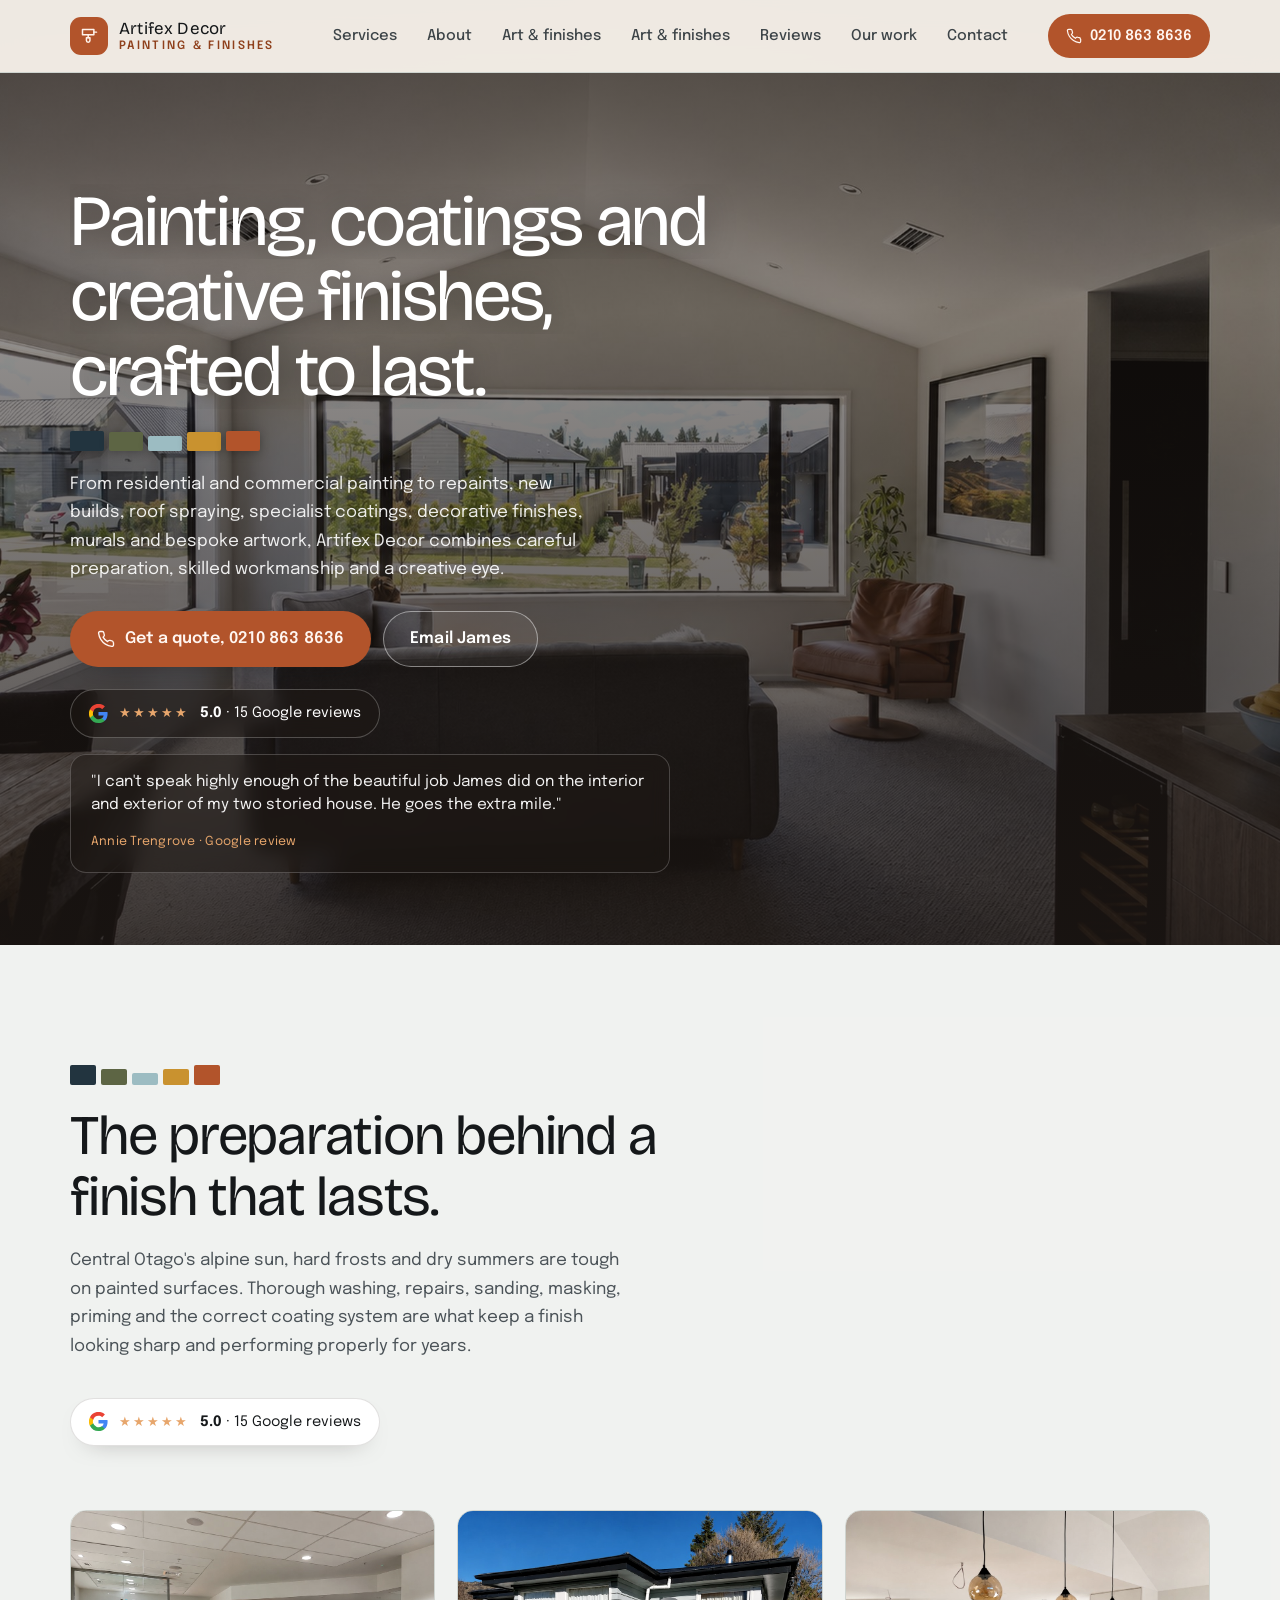
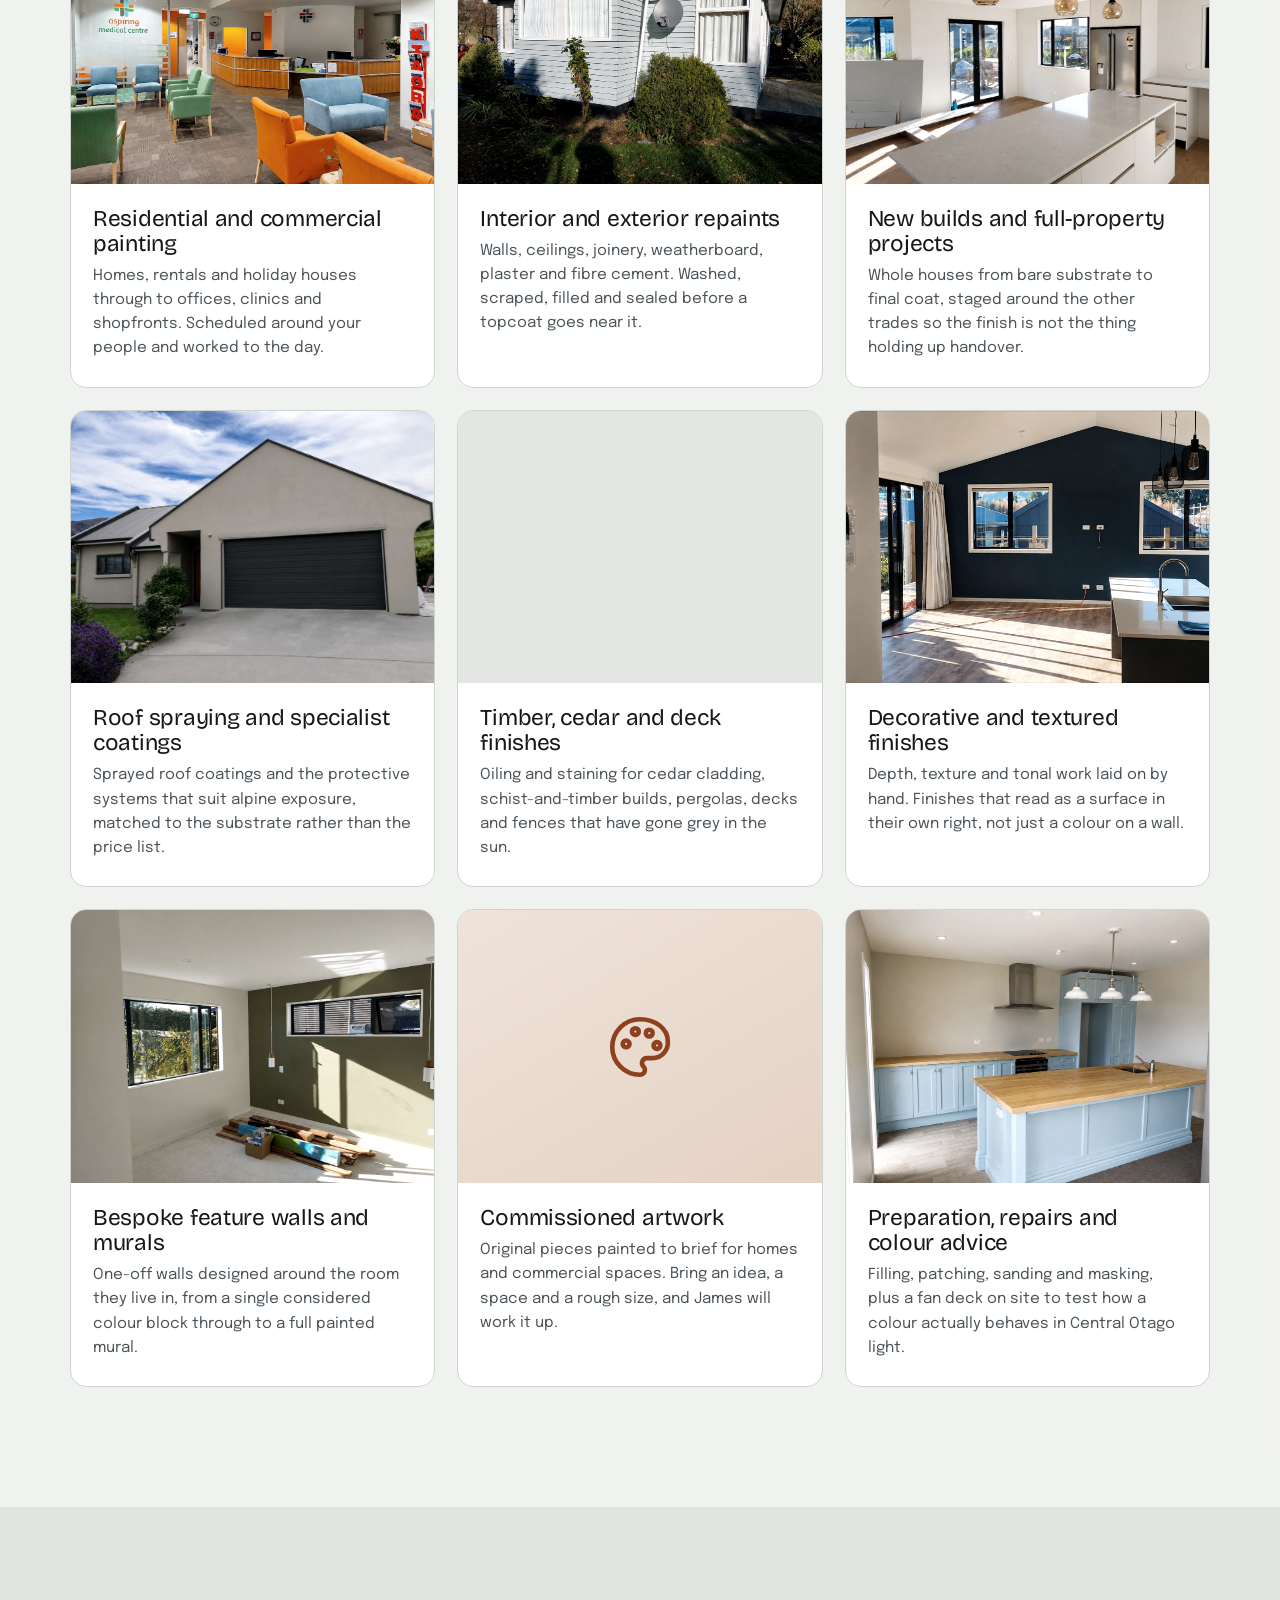
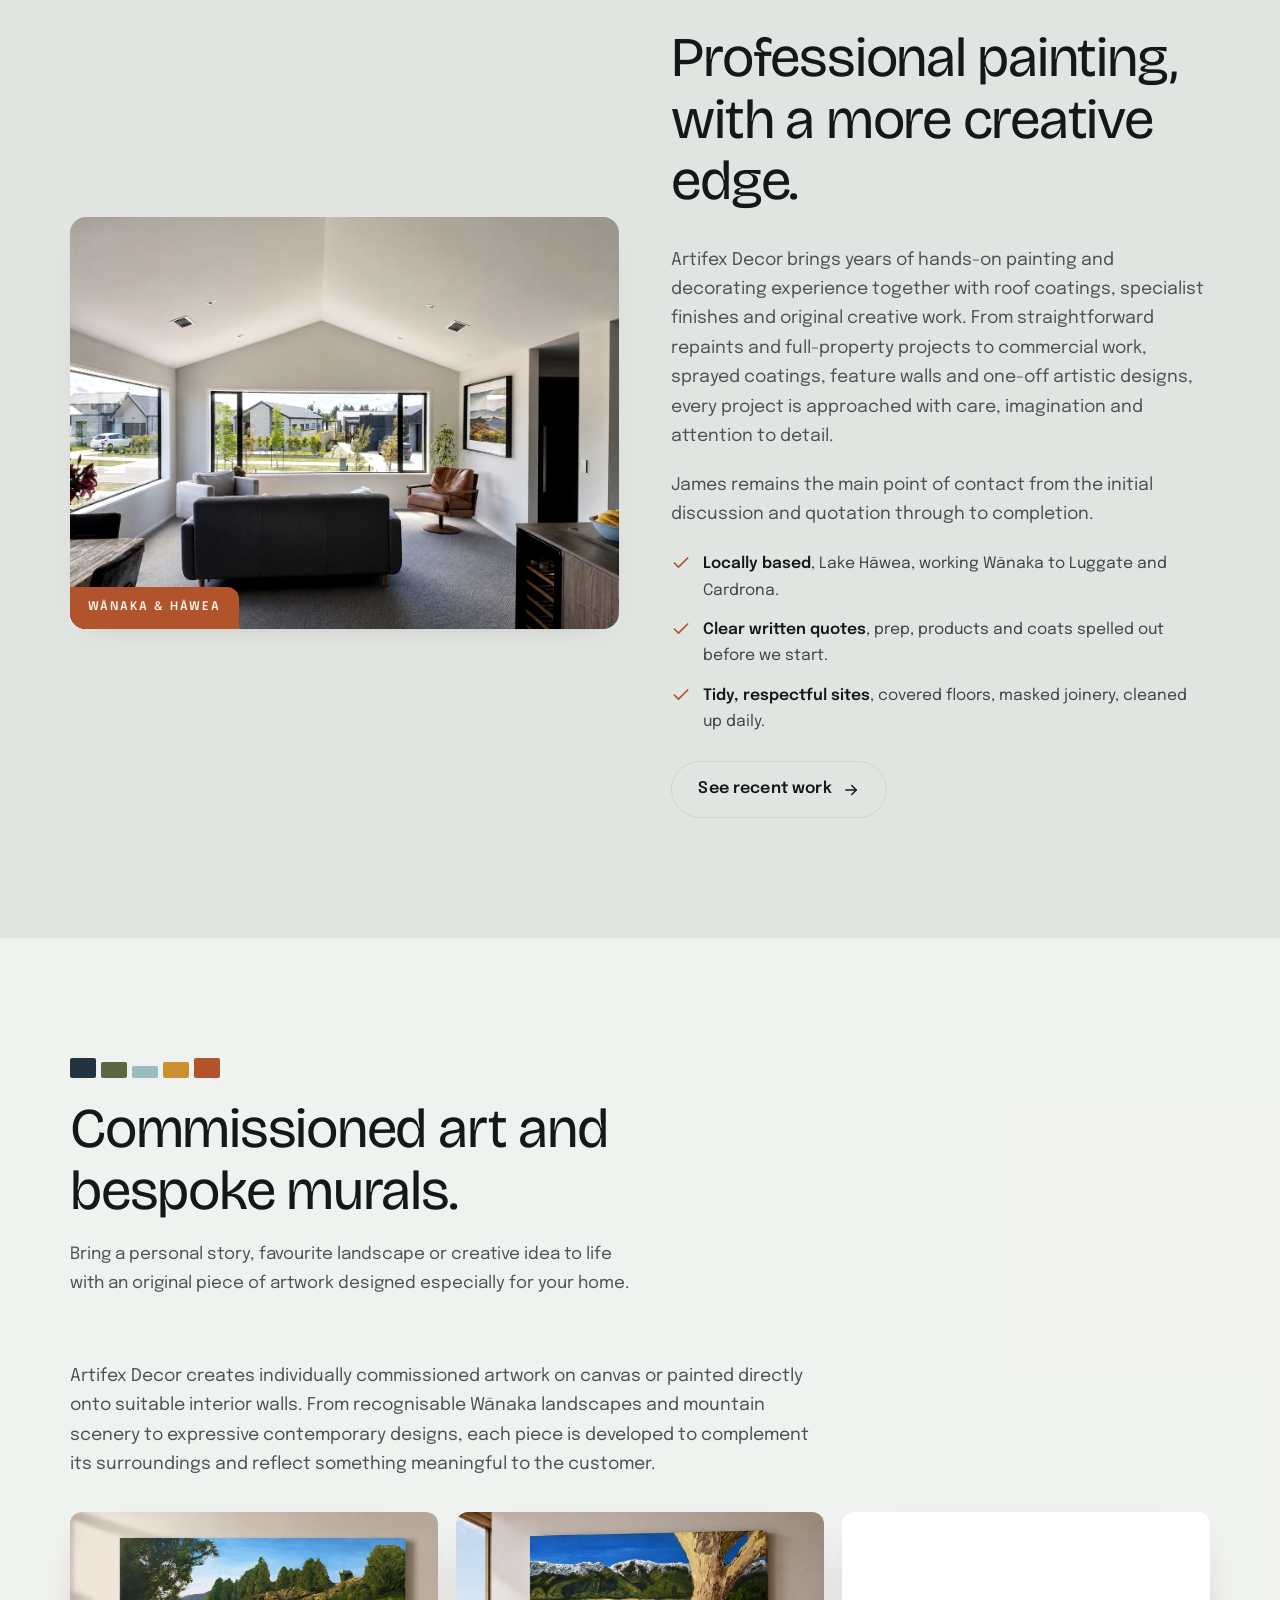
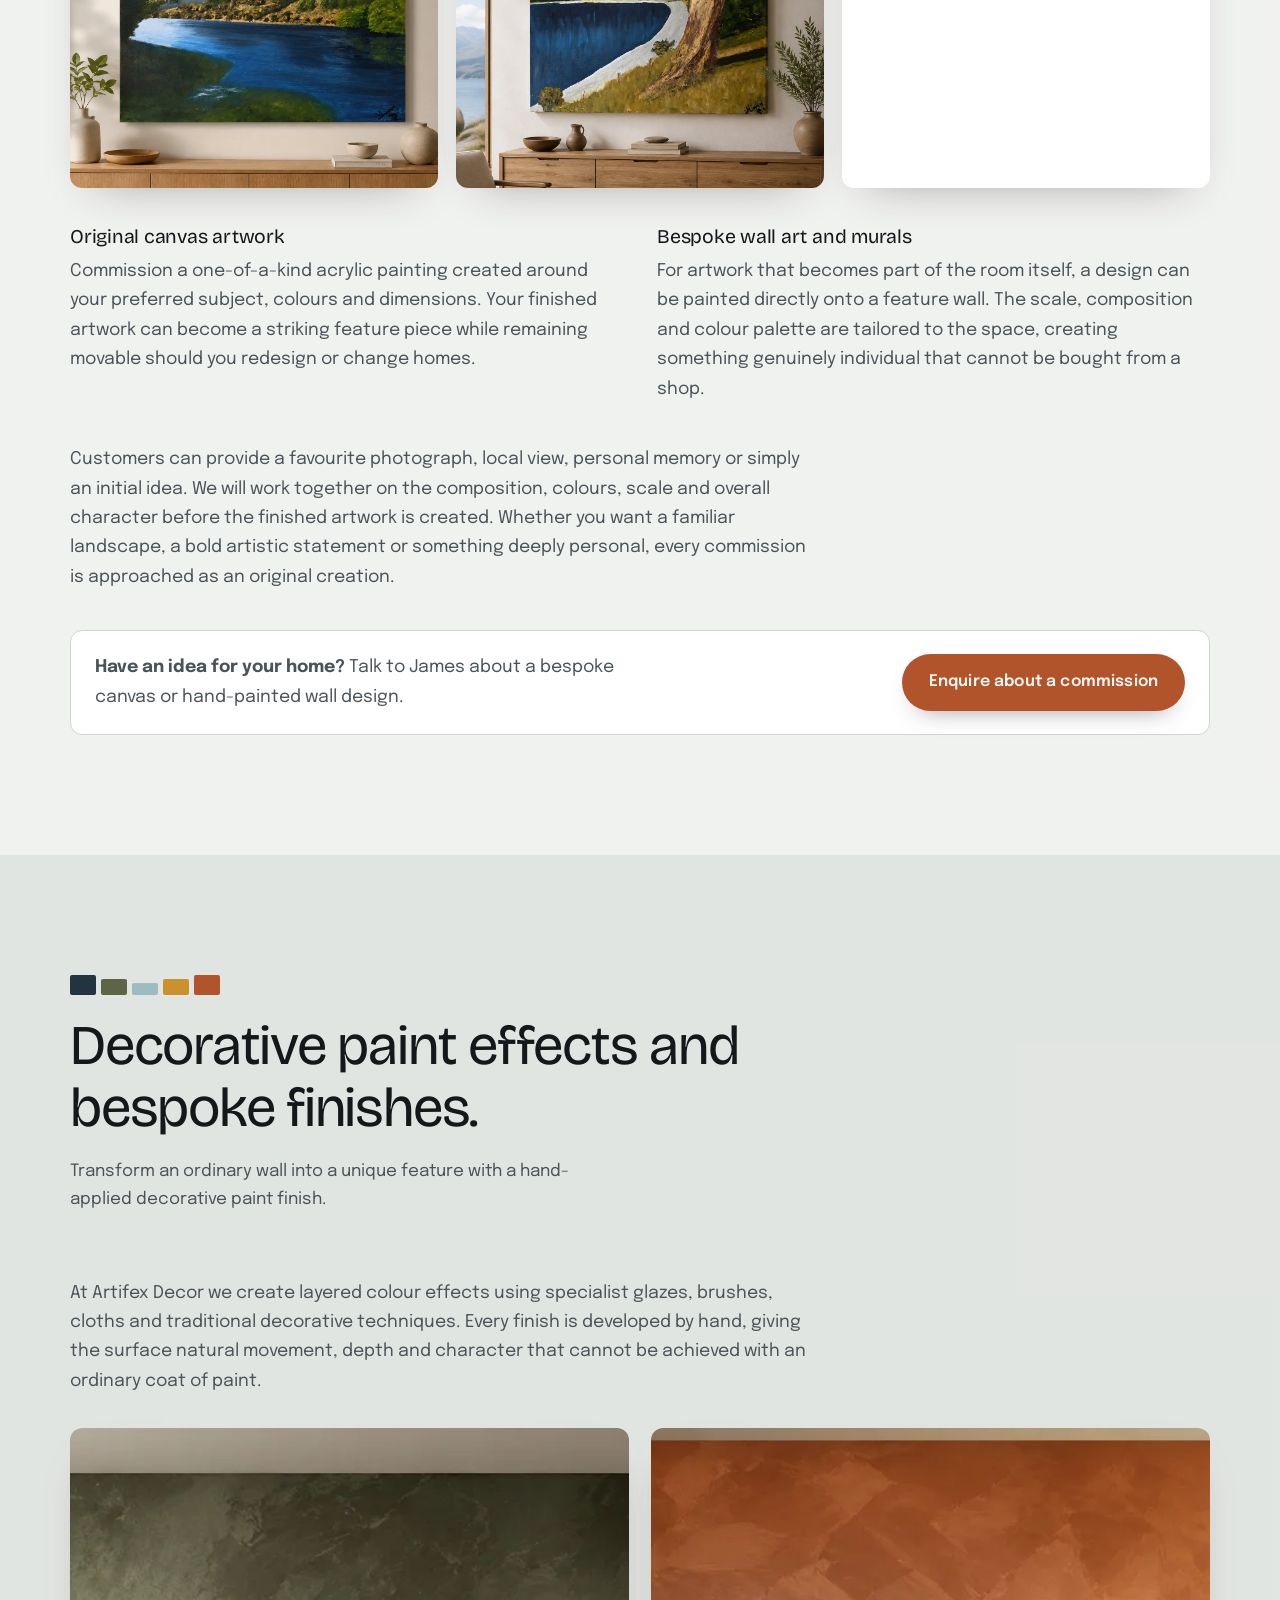
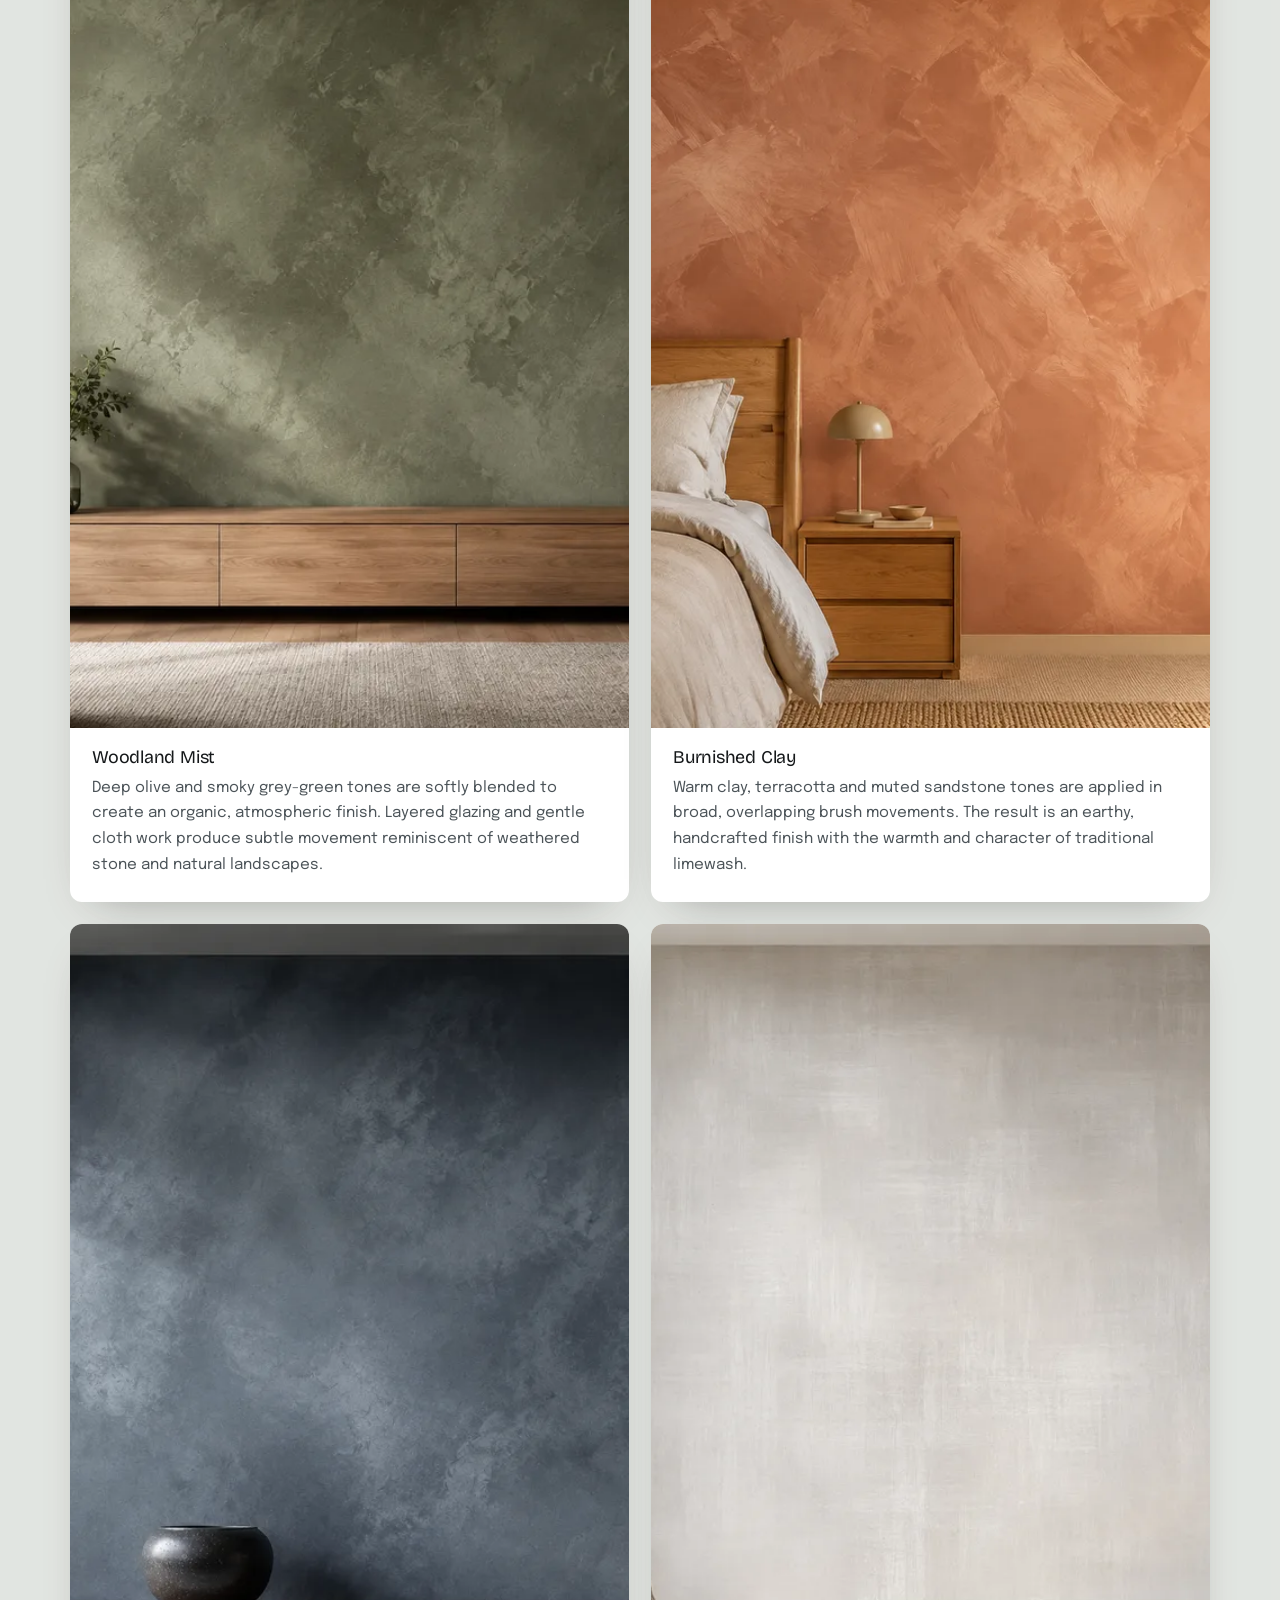
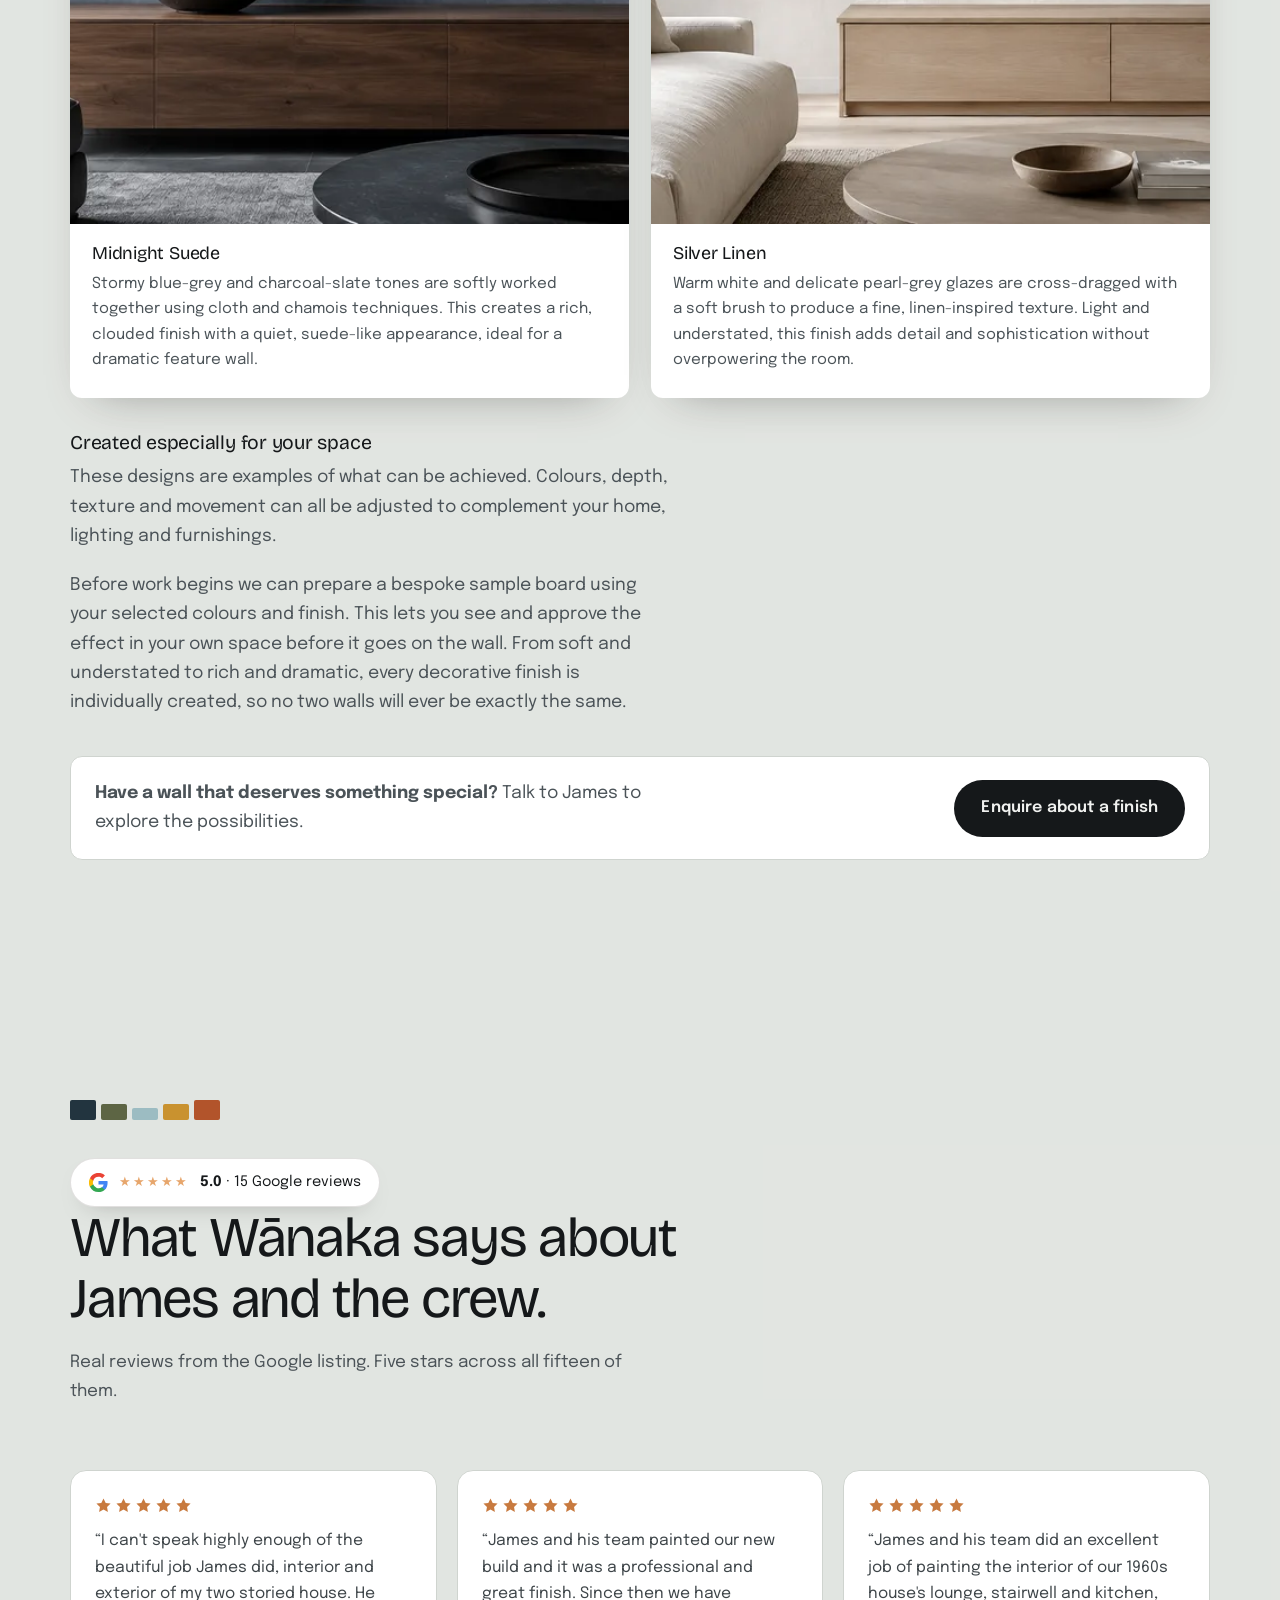
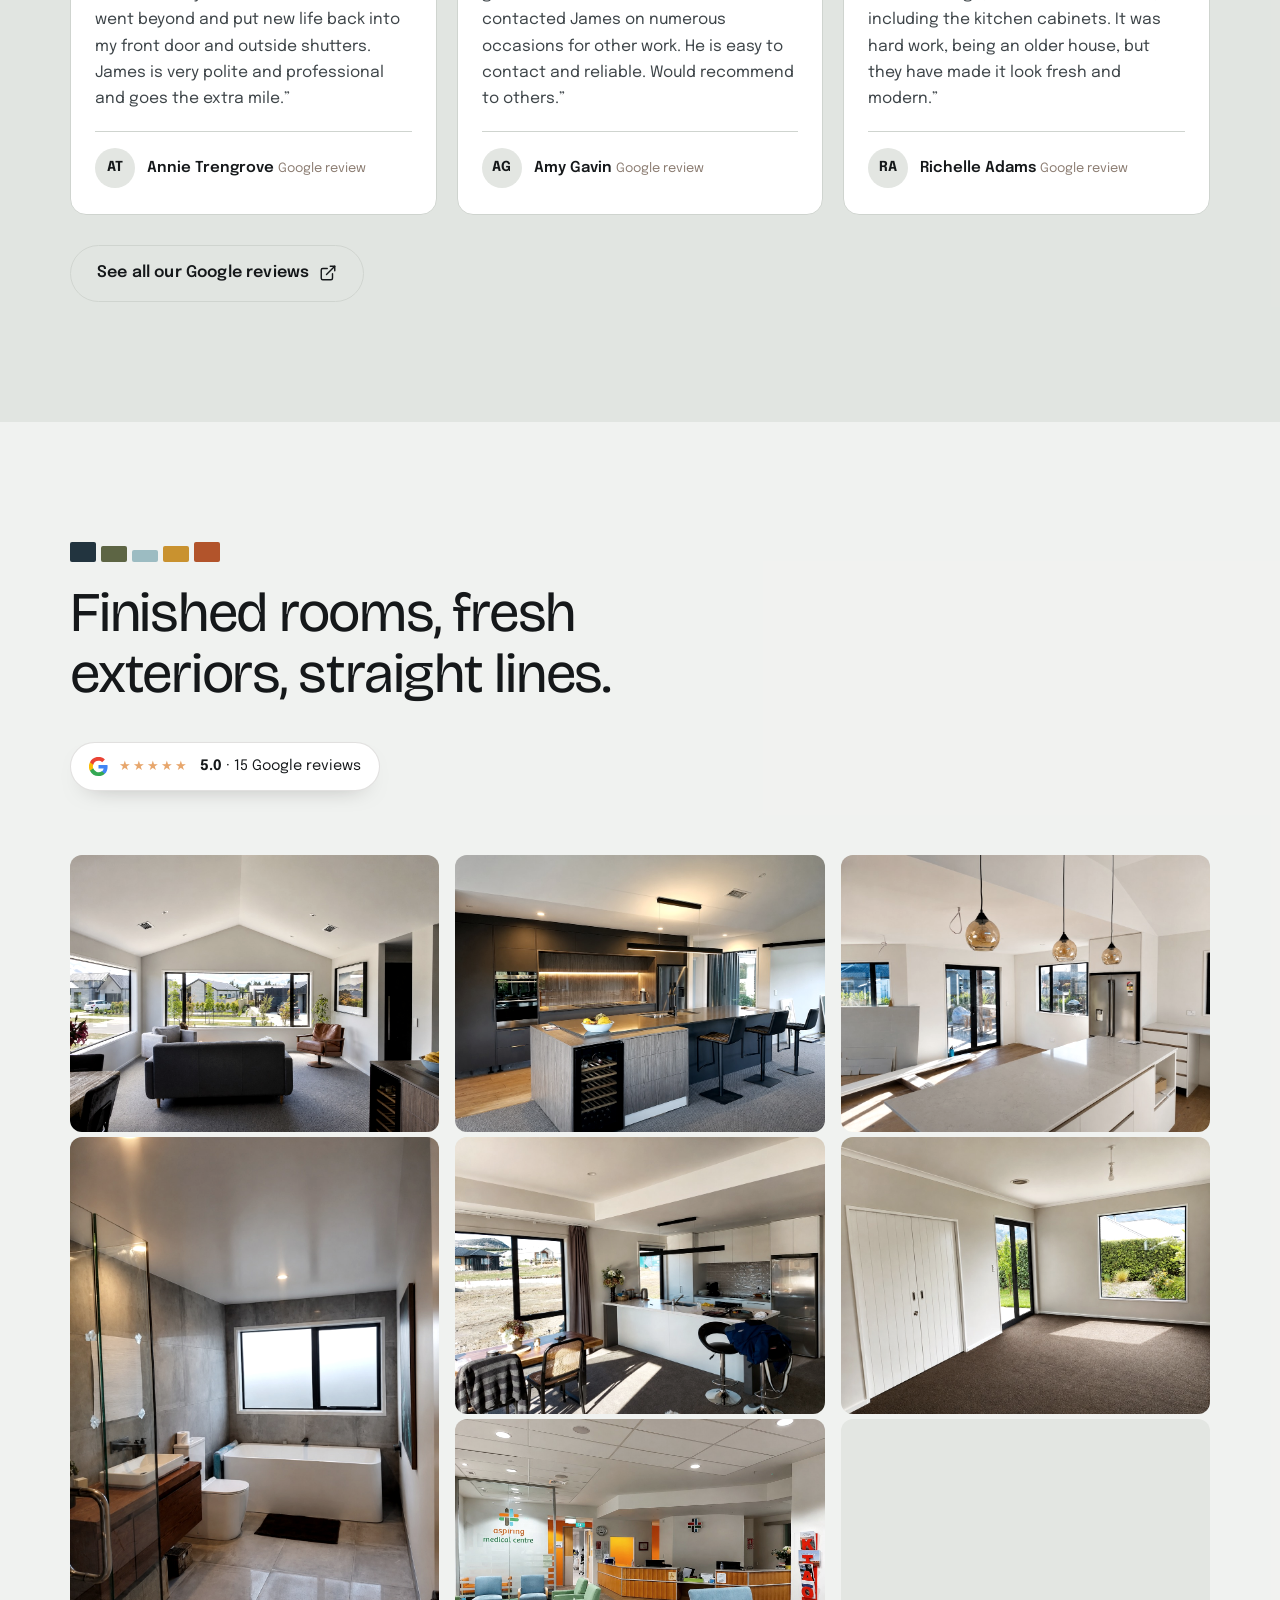
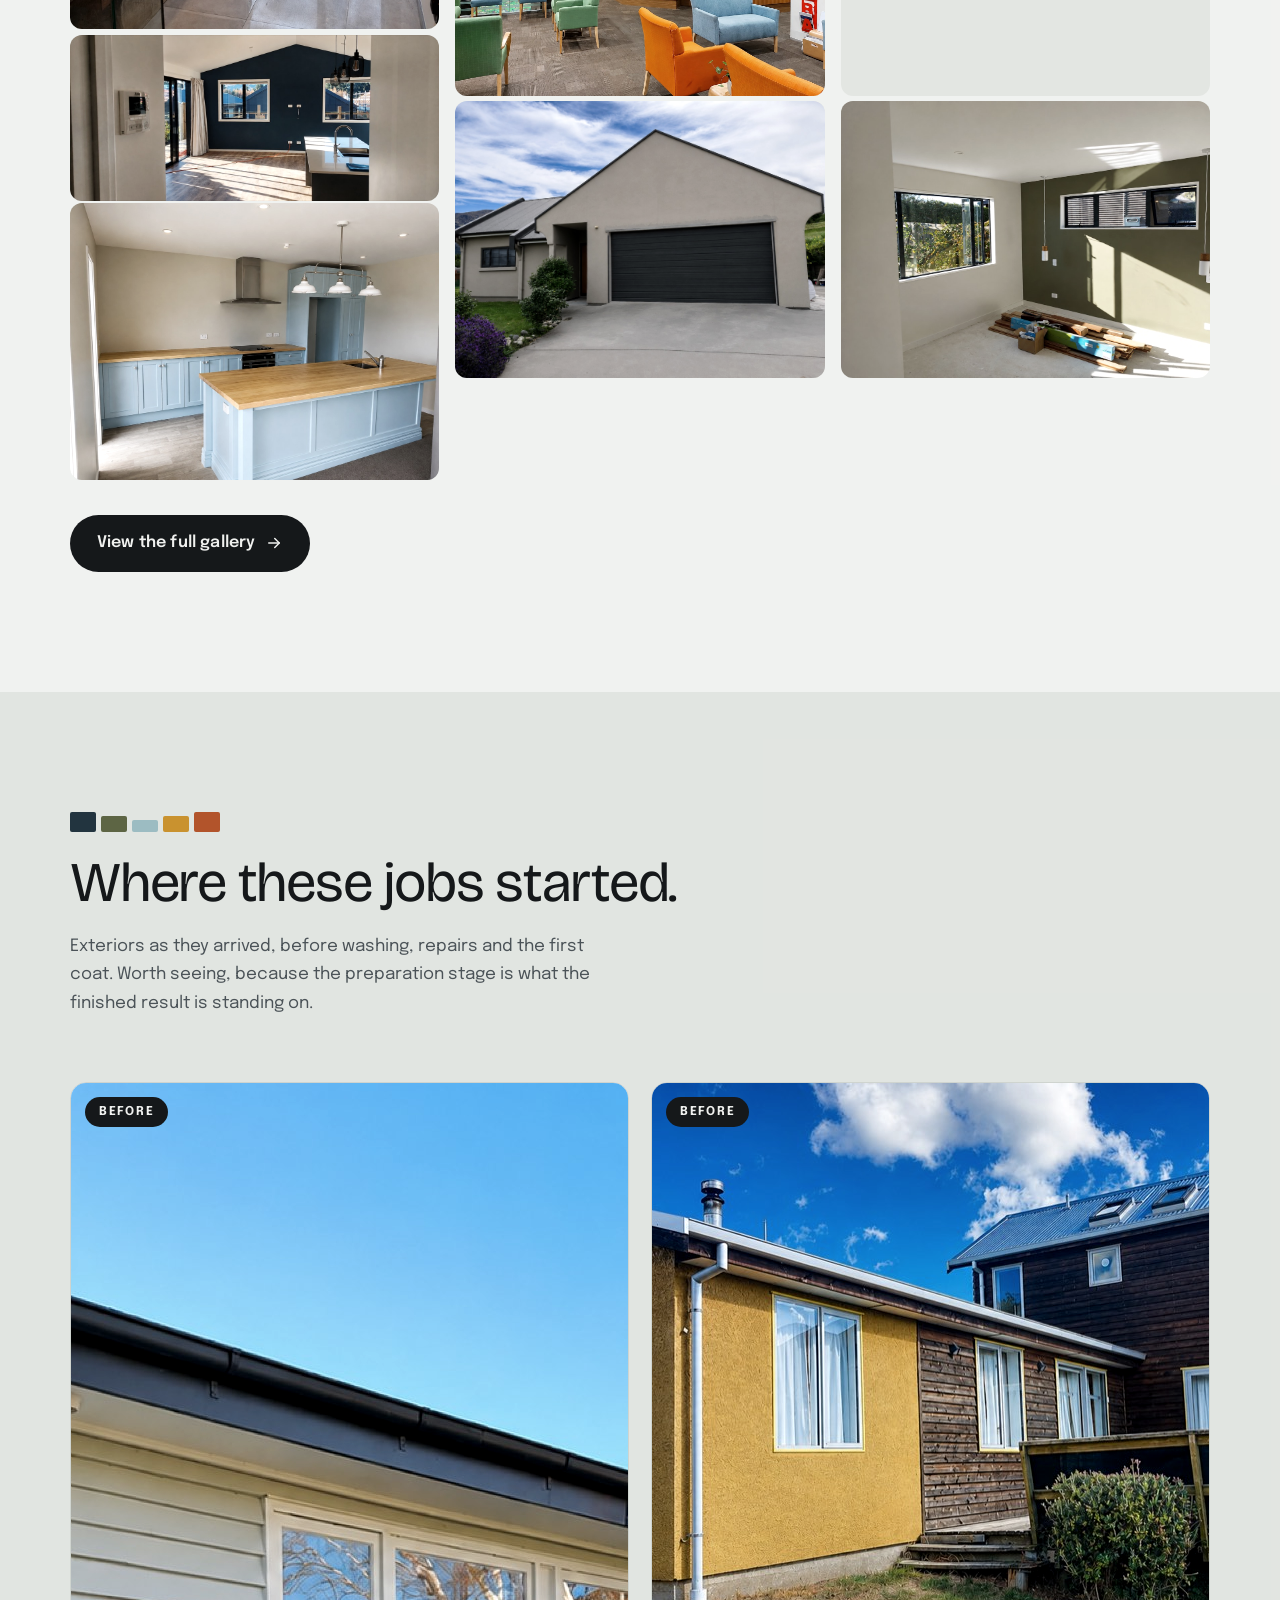
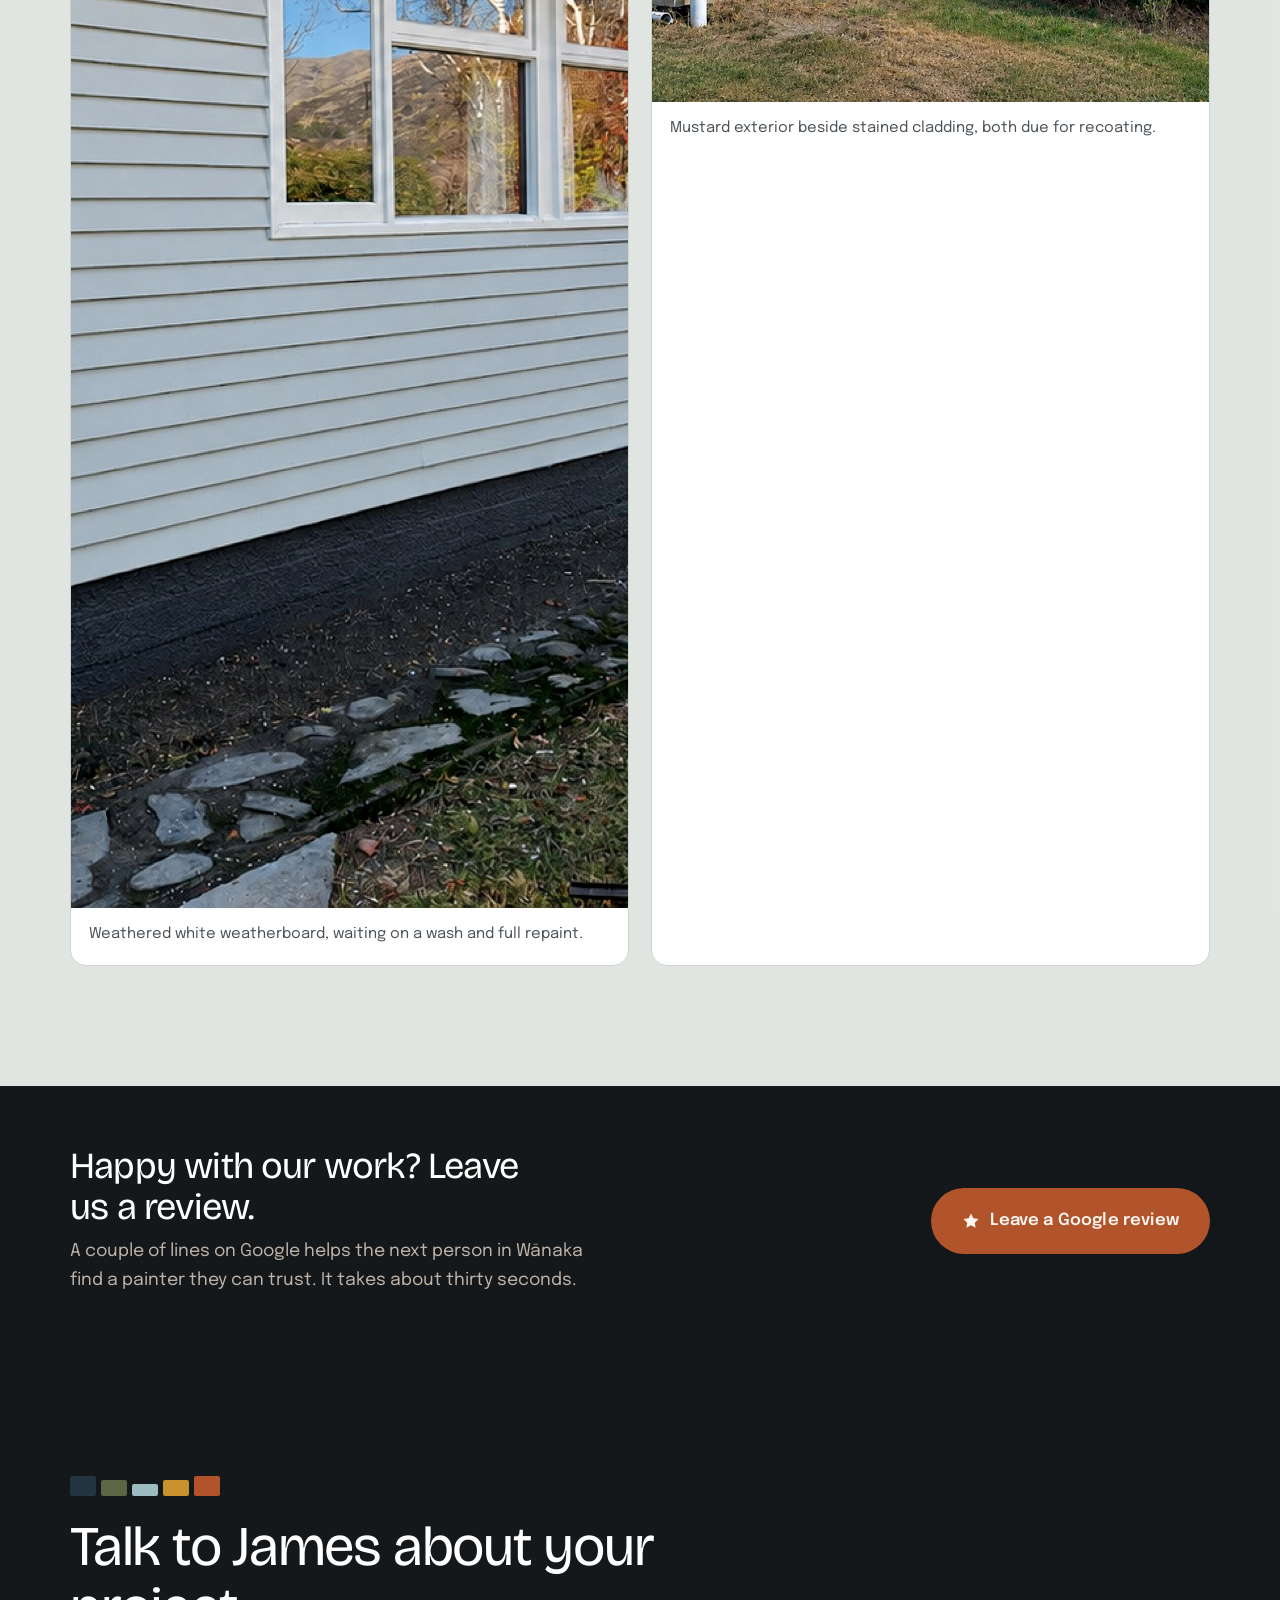
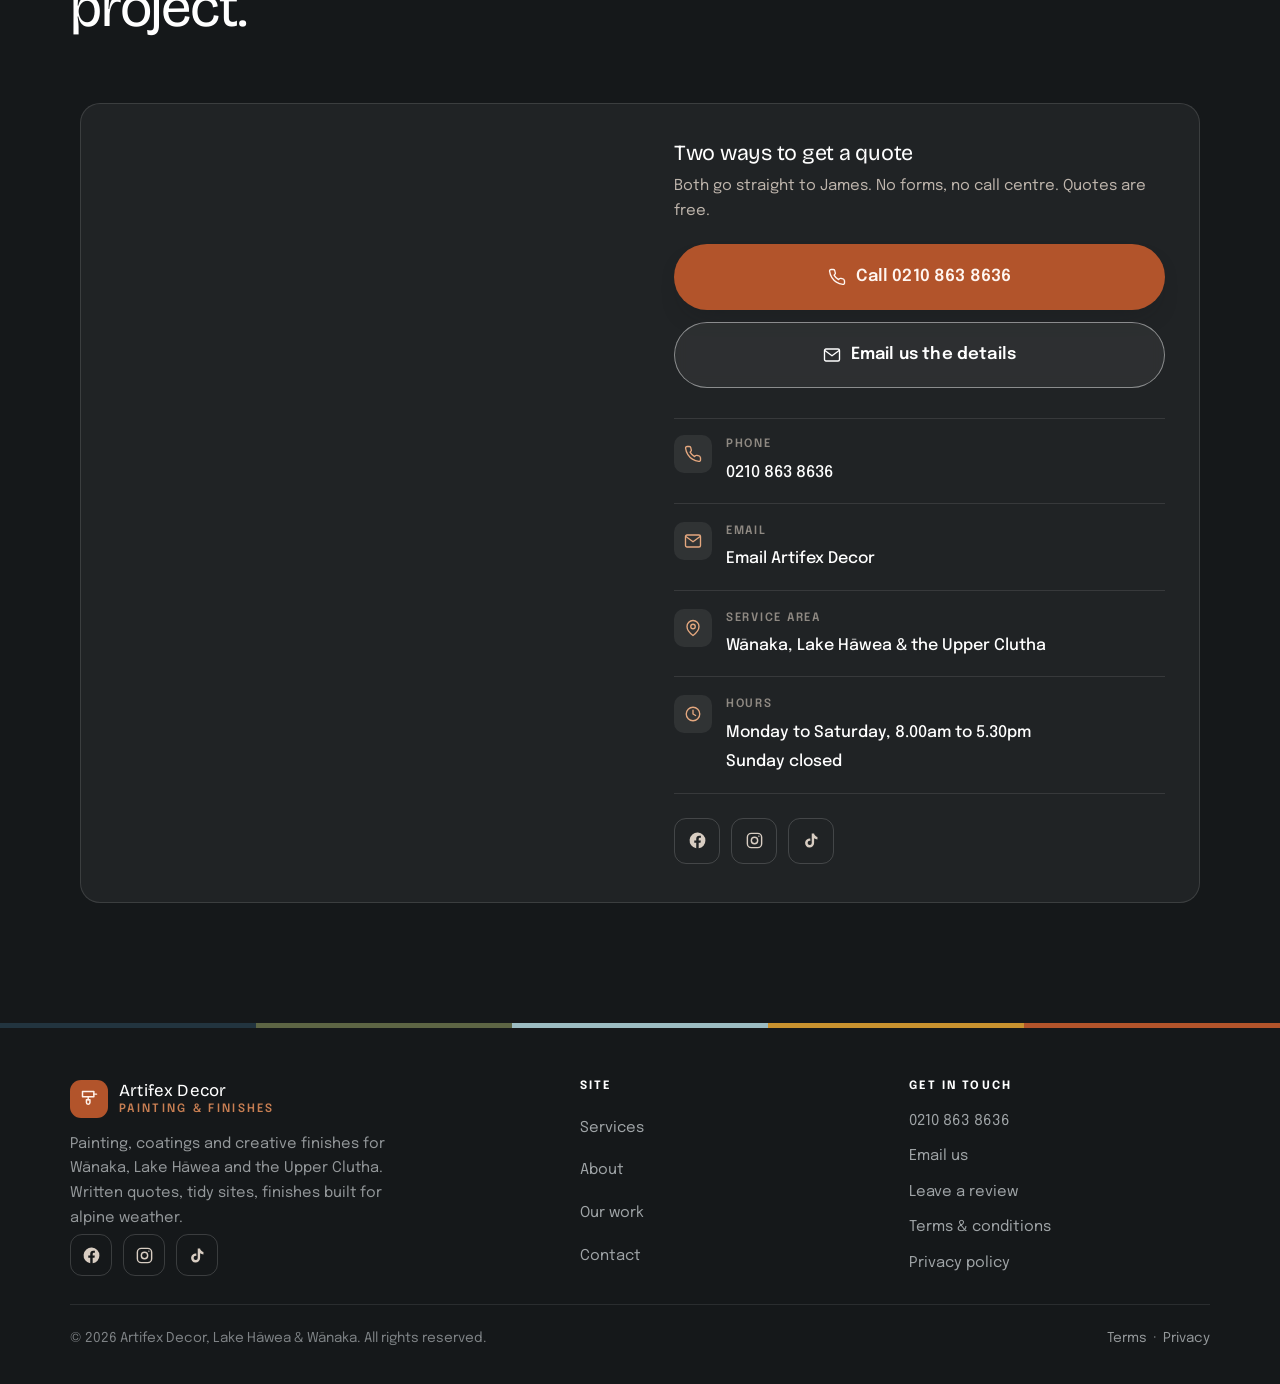
==== index.html @ a28035f5 "Add commissioned art and decorative finishes sections from James's copy" ====
<!DOCTYPE html>
<html lang="en-NZ">
<head>
<meta charset="utf-8">
<meta name="viewport" content="width=device-width, initial-scale=1">
<title>Artifex Decor | Painting &amp; Finishes, Wānaka</title>
<meta name="description" content="Artifex Decor, painting, coatings and creative finishes for Wānaka, Lake Hāwea and the Upper Clutha. Repaints, new builds, roof spraying, decorative finishes and bespoke artwork. Call James on 0210 863 8636.">
<meta name="theme-color" content="#15181A">
<link rel="canonical" href="https://www.everestpainters.co.nz/">
<meta property="og:type" content="website">
<meta property="og:title" content="Artifex Decor | Painting &amp; Finishes, Wānaka">
<meta property="og:description" content="Interior and exterior repaints for Wānaka, Lake Hāwea and the Upper Clutha. Written quotes, tidy sites, finishes built for alpine weather.">
<meta property="og:image" content="img/hero-lounge.jpg">
<meta name="twitter:card" content="summary_large_image">
<link rel="icon" href="favicon.svg" type="image/svg+xml">
<link rel="apple-touch-icon" href="favicon.svg">
<link rel="preconnect" href="https://fonts.googleapis.com">
<link rel="preconnect" href="https://fonts.gstatic.com" crossorigin>
<link href="https://fonts.googleapis.com/css2?family=Bricolage+Grotesque:opsz,wght@12..96,600;12..96,700;12..96,800&family=Epilogue:wght@300;400;500;600;700&display=swap" rel="stylesheet">
<link rel="stylesheet" href="assets/style.css">
<script type="application/ld+json">
{
  "@context":"https://schema.org",
  "@type":"HousePainter",
  "name":"Artifex Decor",
  "telephone":"+64 210 863 8636",
  "areaServed":["Wānaka","Lake Hāwea","Albert Town","Luggate","Cardrona","Upper Clutha"],
  "address":{"@type":"PostalAddress","addressLocality":"Lake Hāwea","addressRegion":"Otago","addressCountry":"NZ"},
  "openingHours":"Mo-Sa 08:00-17:30"
}
</script>
</head>
<body>

<!-- opening animation -->
<div id="intro" aria-hidden="true">
  <div class="mark">Artifex Decor<span>Painting &amp; Finishes</span></div>
</div>

<!-- nav -->
<header class="nav">
  <div class="wrap nav__in">
    <a class="brand" href="index.html" aria-label="Artifex Decor home">
      <span class="brand__mark" aria-hidden="true">
        <svg viewBox="0 0 24 24" fill="none" stroke="currentColor" stroke-width="1.7" stroke-linecap="round" stroke-linejoin="round"><path d="M4 4h13v6H4z"/><path d="M10.5 10v3.5"/><path d="M8.5 13.5h4v3a2 2 0 0 1-2 2 2 2 0 0 1-2-2z"/><path d="M17 7h3"/></svg>
      </span>
      <span class="brand__txt">
        <span class="brand__name">Artifex Decor</span>
        <span class="brand__sub">Painting &amp; Finishes</span>
      </span>
    </a>
    <nav class="nav__links" aria-label="Primary">
      <a href="#services">Services</a>
      <a href="#about">About</a>
      <a href="#art">Art &amp; finishes</a>
      <a href="#art">Art &amp; finishes</a>
  <a href="#reviews">Reviews</a>
      <a href="gallery.html">Our work</a>
      <a href="#contact">Contact</a>
    </nav>
    <a class="nav__call" href="tel:+642108638636">
      <svg viewBox="0 0 24 24" fill="none" stroke="currentColor" stroke-width="1.8" stroke-linecap="round" stroke-linejoin="round" aria-hidden="true"><path d="M22 16.9v3a2 2 0 0 1-2.2 2 19.8 19.8 0 0 1-8.6-3.1 19.5 19.5 0 0 1-6-6A19.8 19.8 0 0 1 2.1 4.2 2 2 0 0 1 4.1 2h3a2 2 0 0 1 2 1.7c.1.9.3 1.8.6 2.6a2 2 0 0 1-.5 2.1L8.1 9.5a16 16 0 0 0 6 6l1.1-1.1a2 2 0 0 1 2.1-.5c.8.3 1.7.5 2.6.6a2 2 0 0 1 1.7 2z"/></svg>
      <span class="lbl">0210 863 8636</span>
    </a>
    <button class="burger" type="button" aria-label="Menu" aria-expanded="false"><span></span><span></span><span></span></button>
  </div>
</header>

<!-- mobile drawer -->
<div class="drawer" id="drawer">
  <a href="#services">Services</a>
  <a href="#about">About</a>
  <a href="#reviews">Reviews</a>
  <a href="gallery.html">Our work</a>
  <a href="#contact">Contact</a>
  <div class="drawer__btns">
    <a class="btn btn--clay btn--lg" href="tel:+642108638636">Call 0210 863 8636</a>
    <a class="btn btn--ghost btn--lg" href="#contact">Get a quote</a>
  </div>
</div>

<!-- hero -->
<section class="hero" id="top">
  <div class="hero__slides" aria-hidden="true">
    <div class="hero__slide on">
      <img src="img/hero-lounge.jpg" alt="Repainted lounge with a vaulted ceiling and full height windows" width="1900" height="1425" fetchpriority="high" decoding="async">
    </div>
    <div class="hero__slide">
      <img src="img/hero-kitchen-charcoal.jpg" alt="Charcoal kitchen cabinetry finished with a timber island" width="1900" height="1425" loading="lazy" decoding="async">
    </div>
    <div class="hero__slide">
      <img src="img/hero-kitchen-white.jpg" alt="White kitchen and dining space in afternoon sun" width="1900" height="1425" loading="lazy" decoding="async">
    </div>
    <div class="hero__slide">
      <img src="img/hero-kitchen-pendants.jpg" alt="Open plan kitchen under pendant lights, freshly painted" width="1900" height="1425" loading="lazy" decoding="async">
    </div>
    <div class="hero__slide">
      <img src="img/hero-kitchen-blue.jpg" alt="Duck egg blue cabinetry hand painted with a timber benchtop" width="1900" height="1425" loading="lazy" decoding="async">
    </div>
  </div>

  <div class="wrap hero__in">
    <h1><span class="ln"><span>Painting, coatings and</span></span><span class="ln"><span>creative finishes,</span></span><span class="ln"><span>crafted to last.</span></span></h1>
    <ul class="fandeck fandeck--hero" aria-hidden="true"><li></li><li></li><li></li><li></li><li></li></ul>
    <p class="hero__sub">From residential and commercial painting to repaints, new builds, roof spraying, specialist coatings, decorative finishes, murals and bespoke artwork, Artifex Decor combines careful preparation, skilled workmanship and a creative eye.</p>
    <div class="hero__ctas">
      <a class="btn btn--clay" href="tel:+642108638636">
        <svg viewBox="0 0 24 24" fill="none" stroke="currentColor" stroke-width="1.8" stroke-linecap="round" stroke-linejoin="round" aria-hidden="true"><path d="M22 16.9v3a2 2 0 0 1-2.2 2 19.8 19.8 0 0 1-8.6-3.1 19.5 19.5 0 0 1-6-6A19.8 19.8 0 0 1 2.1 4.2 2 2 0 0 1 4.1 2h3a2 2 0 0 1 2 1.7c.1.9.3 1.8.6 2.6a2 2 0 0 1-.5 2.1L8.1 9.5a16 16 0 0 0 6 6l1.1-1.1a2 2 0 0 1 2.1-.5c.8.3 1.7.5 2.6.6a2 2 0 0 1 1.7 2z"/></svg>
        Get a quote, 0210 863 8636
      </a>
      <a class="btn btn--ghost" href="#contact">Email James</a>
    </div>

    <a class="gbadge" href="#reviews">
      <svg class="gmark" viewBox="0 0 24 24" aria-hidden="true"><path fill="#4285F4" d="M23.5 12.3c0-.8-.1-1.6-.2-2.3H12v4.5h6.5a5.6 5.6 0 0 1-2.4 3.7v3h3.9c2.3-2.1 3.5-5.2 3.5-8.9z"/><path fill="#34A853" d="M12 24c3.2 0 6-1.1 8-2.9l-3.9-3a7.2 7.2 0 0 1-10.8-3.8H1.2v3.1A12 12 0 0 0 12 24z"/><path fill="#FBBC05" d="M5.3 14.3a7.2 7.2 0 0 1 0-4.6V6.6H1.2a12 12 0 0 0 0 10.8z"/><path fill="#EA4335" d="M12 4.7c1.8 0 3.4.6 4.6 1.8l3.5-3.5A12 12 0 0 0 1.2 6.6l4.1 3.1A7.2 7.2 0 0 1 12 4.7z"/></svg>
      <span class="gstars" aria-hidden="true">★★★★★</span>
      <span><b>5.0</b> &middot; 15 Google reviews</span>
    </a>

    <div class="rotq" id="rotq" aria-live="polite">
      <p class="rotq__text" id="rotqText">"I can't speak highly enough of the beautiful job James did on the interior and exterior of my two storied house. He goes the extra mile."</p>
      <span class="rotq__who" id="rotqWho">Annie Trengrove &middot; Google review</span>
    </div>
  </div>
</section>

<!-- services -->
<section class="section section--bone" id="services">
  <div class="wrap">
    <div class="sec-head reveal">
      <ul class="fandeck" aria-hidden="true"><li></li><li></li><li></li><li></li><li></li></ul>
      <h2>The preparation behind a finish that lasts.</h2>
      <p class="lede">Central Otago's alpine sun, hard frosts and dry summers are tough on painted surfaces. Thorough washing, repairs, sanding, masking, priming and the correct coating system are what keep a finish looking sharp and performing properly for years.</p>
      <a class="gbadge gbadge--light" href="#reviews">
        <svg class="gmark" viewBox="0 0 24 24" aria-hidden="true"><path fill="#4285F4" d="M23.5 12.3c0-.8-.1-1.6-.2-2.3H12v4.5h6.5a5.6 5.6 0 0 1-2.4 3.7v3h3.9c2.3-2.1 3.5-5.2 3.5-8.9z"/><path fill="#34A853" d="M12 24c3.2 0 6-1.1 8-2.9l-3.9-3a7.2 7.2 0 0 1-10.8-3.8H1.2v3.1A12 12 0 0 0 12 24z"/><path fill="#FBBC05" d="M5.3 14.3a7.2 7.2 0 0 1 0-4.6V6.6H1.2a12 12 0 0 0 0 10.8z"/><path fill="#EA4335" d="M12 4.7c1.8 0 3.4.6 4.6 1.8l3.5-3.5A12 12 0 0 0 1.2 6.6l4.1 3.1A7.2 7.2 0 0 1 12 4.7z"/></svg>
        <span class="gstars" aria-hidden="true">★★★★★</span>
        <span><b>5.0</b> &middot; 15 Google reviews</span>
      </a>
    </div>

    <div class="cards">
      <article style="--i:0" class="card reveal">
        <div class="card__img">
          <img src="img/svc-commercial.jpg" alt="Freshly painted medical centre waiting room in orange and white" width="1100" height="825" loading="lazy" decoding="async">
        </div>
        <div class="card__body">
          <h3>Residential and commercial painting</h3>
          <p>Homes, rentals and holiday houses through to offices, clinics and shopfronts. Scheduled around your people and worked to the day.</p>
        </div>
      </article>

      <article style="--i:1" class="card reveal d1">
        <div class="card__img">
          <img src="img/svc-exterior.jpg" alt="Repainted pale blue weatherboard bungalow with crisp white window trim" width="1100" height="825" loading="lazy" decoding="async">
        </div>
        <div class="card__body">
          <h3>Interior and exterior repaints</h3>
          <p>Walls, ceilings, joinery, weatherboard, plaster and fibre cement. Washed, scraped, filled and sealed before a topcoat goes near it.</p>
        </div>
      </article>

      <article style="--i:2" class="card reveal d2">
        <div class="card__img">
          <img src="img/work-kitchen-pendants.jpg" alt="New kitchen interior painted in crisp white with amber pendant lights" width="1100" height="825" loading="lazy" decoding="async">
        </div>
        <div class="card__body">
          <h3>New builds and full-property projects</h3>
          <p>Whole houses from bare substrate to final coat, staged around the other trades so the finish is not the thing holding up handover.</p>
        </div>
      </article>

      <article style="--i:3" class="card reveal">
        <div class="card__img">
          <img src="img/hero-stucco.jpg" alt="Repainted plaster home with fresh grey walls and a dark garage door" width="1100" height="825" loading="lazy" decoding="async">
        </div>
        <div class="card__body">
          <h3>Roof spraying and specialist coatings</h3>
          <p>Sprayed roof coatings and the protective systems that suit alpine exposure, matched to the substrate rather than the price list.</p>
        </div>
      </article>

      <article style="--i:4" class="card reveal d1">
        <div class="card__img">
          <img src="img/hero-villa.jpg" alt="Freshly repainted villa with a full length veranda and solar panels" width="1100" height="825" loading="lazy" decoding="async">
        </div>
        <div class="card__body">
          <h3>Timber, cedar and deck finishes</h3>
          <p>Oiling and staining for cedar cladding, schist-and-timber builds, pergolas, decks and fences that have gone grey in the sun.</p>
        </div>
      </article>

      <article style="--i:5" class="card reveal d2">
        <div class="card__img">
          <img src="img/svc-interior.jpg" alt="Deep navy feature wall painted in an open plan living room" width="1100" height="825" loading="lazy" decoding="async">
        </div>
        <div class="card__body">
          <h3>Decorative and textured finishes</h3>
          <p>Depth, texture and tonal work laid on by hand. Finishes that read as a surface in their own right, not just a colour on a wall.</p>
        </div>
      </article>

      <article style="--i:6" class="card reveal">
        <div class="card__img">
          <img src="img/svc-prep.jpg" alt="Olive feature wall mid job with timber and materials staged on the floor" width="1100" height="825" loading="lazy" decoding="async">
        </div>
        <div class="card__body">
          <h3>Bespoke feature walls and murals</h3>
          <p>One-off walls designed around the room they live in, from a single considered colour block through to a full painted mural.</p>
        </div>
      </article>

      <article style="--i:7" class="card card--art reveal d1">
        <div class="card__img card__img--art" aria-hidden="true">
          <svg viewBox="0 0 24 24" fill="none" stroke="currentColor" stroke-width="1.5" stroke-linecap="round" stroke-linejoin="round"><path d="M12 3a9 9 0 1 0 0 18c.9 0 1.6-.7 1.6-1.6 0-.4-.2-.8-.5-1.1a1.6 1.6 0 0 1 1.1-2.7H16A5 5 0 0 0 21 10c0-3.9-4-7-9-7z"/><circle cx="7.5" cy="11" r="1.1"/><circle cx="10.5" cy="7" r="1.1"/><circle cx="15" cy="7.5" r="1.1"/><circle cx="17.5" cy="11.5" r="1.1"/></svg>
        </div>
        <div class="card__body">
          <h3>Commissioned artwork</h3>
          <p>Original pieces painted to brief for homes and commercial spaces. Bring an idea, a space and a rough size, and James will work it up.</p>
        </div>
      </article>

      <article style="--i:8" class="card reveal d2">
        <div class="card__img">
          <img src="img/svc-colour.jpg" alt="Kitchen cabinetry hand painted in a soft duck egg blue" width="1100" height="825" loading="lazy" decoding="async">
        </div>
        <div class="card__body">
          <h3>Preparation, repairs and colour advice</h3>
          <p>Filling, patching, sanding and masking, plus a fan deck on site to test how a colour actually behaves in Central Otago light.</p>
        </div>
      </article>
    </div>
  </div>
</section>

<!-- about -->
<section class="section section--bone2" id="about">
  <div class="wrap">
    <div class="split">
      <div class="figure reveal">
        <img src="img/about-lounge.jpg" alt="Finished lounge with fresh white walls and a big gable end window" width="1300" height="975" loading="lazy" decoding="async">
        <span class="figure__tag">Wānaka &amp; Hāwea</span>
      </div>
      <div class="reveal d1">
        <h2>Professional painting, with a more creative edge.</h2>
        <p>Artifex Decor brings years of hands-on painting and decorating experience together with roof coatings, specialist finishes and original creative work. From straightforward repaints and full-property projects to commercial work, sprayed coatings, feature walls and one-off artistic designs, every project is approached with care, imagination and attention to detail.</p>
        <p>James remains the main point of contact from the initial discussion and quotation through to completion.</p>
        <ul class="checks">
          <li><svg viewBox="0 0 24 24" fill="none" stroke="currentColor" stroke-width="2" stroke-linecap="round" stroke-linejoin="round" aria-hidden="true"><path d="M20 6 9 17l-5-5"/></svg><span><b>Locally based</b>, Lake Hāwea, working Wānaka to Luggate and Cardrona.</span></li>
          <li><svg viewBox="0 0 24 24" fill="none" stroke="currentColor" stroke-width="2" stroke-linecap="round" stroke-linejoin="round" aria-hidden="true"><path d="M20 6 9 17l-5-5"/></svg><span><b>Clear written quotes</b>, prep, products and coats spelled out before we start.</span></li>
          <li><svg viewBox="0 0 24 24" fill="none" stroke="currentColor" stroke-width="2" stroke-linecap="round" stroke-linejoin="round" aria-hidden="true"><path d="M20 6 9 17l-5-5"/></svg><span><b>Tidy, respectful sites</b>, covered floors, masked joinery, cleaned up daily.</span></li>
        </ul>
        <a class="btn btn--outline" href="gallery.html">See recent work
          <svg viewBox="0 0 24 24" fill="none" stroke="currentColor" stroke-width="1.9" stroke-linecap="round" stroke-linejoin="round" aria-hidden="true"><path d="M5 12h14"/><path d="m13 6 6 6-6 6"/></svg>
        </a>
      </div>
    </div>
  </div>
</section>

<!-- commissioned art -->
<section class="section section--bone" id="art">
  <div class="wrap">
    <div class="sec-head reveal">
      <ul class="fandeck" aria-hidden="true"><li></li><li></li><li></li><li></li><li></li></ul>
      <h2>Commissioned art and bespoke murals.</h2>
      <p class="lede">Bring a personal story, favourite landscape or creative idea to life with an original piece of artwork designed especially for your home.</p>
    </div>
    <p class="artintro reveal">Artifex Decor creates individually commissioned artwork on canvas or painted directly onto suitable interior walls. From recognisable W&#257;naka landscapes and mountain scenery to expressive contemporary designs, each piece is developed to complement its surroundings and reflect something meaningful to the customer.</p>

    <div class="artgrid reveal">
      <figure><img src="img/art-lake-willow.webp" alt="Commissioned canvas of a willow-lined lake edge hung above a timber sideboard" width="1200" height="900" loading="lazy" decoding="async"></figure>
      <figure><img src="img/art-lake-tree.webp" alt="Commissioned canvas of a lake shore and old tree, displayed at scale in a living room" width="1200" height="960" loading="lazy" decoding="async"></figure>
      <figure><img src="img/art-alpine-lake.webp" alt="Commissioned canvas of snow-capped peaks reflected in an alpine lake" width="1200" height="900" loading="lazy" decoding="async"></figure>
    </div>

    <div class="artcols">
      <div class="artcol reveal">
        <h3>Original canvas artwork</h3>
        <p>Commission a one-of-a-kind acrylic painting created around your preferred subject, colours and dimensions. Your finished artwork can become a striking feature piece while remaining movable should you redesign or change homes.</p>
      </div>
      <div class="artcol reveal d1">
        <h3>Bespoke wall art and murals</h3>
        <p>For artwork that becomes part of the room itself, a design can be painted directly onto a feature wall. The scale, composition and colour palette are tailored to the space, creating something genuinely individual that cannot be bought from a shop.</p>
      </div>
    </div>

    <p class="artintro reveal">Customers can provide a favourite photograph, local view, personal memory or simply an initial idea. We will work together on the composition, colours, scale and overall character before the finished artwork is created. Whether you want a familiar landscape, a bold artistic statement or something deeply personal, every commission is approached as an original creation.</p>

    <div class="artcta reveal">
      <p><strong>Have an idea for your home?</strong> Talk to James about a bespoke canvas or hand-painted wall design.</p>
      <a class="btn btn--clay" href="#" data-gmail data-user="artifexdecors" data-domain="gmail.com" data-su="Commissioned%20artwork%20enquiry" data-body="Hi%20James%2C%0A%0AI%27d%20like%20to%20talk%20about%20a%20commissioned%20piece.%0A%0ASubject%20or%20idea%3A%0ARoom%20it%20is%20for%3A%0ARough%20size%3A%0A%0AThanks%2C%0A">Enquire about a commission</a>
    </div>
  </div>
</section>

<!-- decorative finishes -->
<section class="section section--bone2" id="finishes">
  <div class="wrap">
    <div class="sec-head reveal">
      <ul class="fandeck" aria-hidden="true"><li></li><li></li><li></li><li></li><li></li></ul>
      <h2>Decorative paint effects and bespoke finishes.</h2>
      <p class="lede">Transform an ordinary wall into a unique feature with a hand-applied decorative paint finish.</p>
    </div>
    <p class="artintro reveal">At Artifex Decor we create layered colour effects using specialist glazes, brushes, cloths and traditional decorative techniques. Every finish is developed by hand, giving the surface natural movement, depth and character that cannot be achieved with an ordinary coat of paint.</p>

    <div class="fingrid">
      <figure class="fincard reveal">
        <img src="img/fin-woodland-mist.webp" alt="Woodland Mist finish in blended olive and grey-green tones on a living room wall" width="1200" height="900" loading="lazy" decoding="async">
        <figcaption><h3>Woodland Mist</h3><p>Deep olive and smoky grey-green tones are softly blended to create an organic, atmospheric finish. Layered glazing and gentle cloth work produce subtle movement reminiscent of weathered stone and natural landscapes.</p></figcaption>
      </figure>
      <figure class="fincard reveal d1">
        <img src="img/fin-burnished-clay.webp" alt="Burnished Clay finish in warm terracotta tones behind a bed" width="1200" height="900" loading="lazy" decoding="async">
        <figcaption><h3>Burnished Clay</h3><p>Warm clay, terracotta and muted sandstone tones are applied in broad, overlapping brush movements. The result is an earthy, handcrafted finish with the warmth and character of traditional limewash.</p></figcaption>
      </figure>
      <figure class="fincard reveal">
        <img src="img/fin-midnight-suede.webp" alt="Midnight Suede finish in stormy blue-grey and charcoal tones" width="1200" height="900" loading="lazy" decoding="async">
        <figcaption><h3>Midnight Suede</h3><p>Stormy blue-grey and charcoal-slate tones are softly worked together using cloth and chamois techniques. This creates a rich, clouded finish with a quiet, suede-like appearance, ideal for a dramatic feature wall.</p></figcaption>
      </figure>
      <figure class="fincard reveal d1">
        <img src="img/fin-silver-linen.webp" alt="Silver Linen finish in warm white and pearl grey with a fine linen texture" width="1200" height="900" loading="lazy" decoding="async">
        <figcaption><h3>Silver Linen</h3><p>Warm white and delicate pearl-grey glazes are cross-dragged with a soft brush to produce a fine, linen-inspired texture. Light and understated, this finish adds detail and sophistication without overpowering the room.</p></figcaption>
      </figure>
    </div>

    <div class="artcol reveal" style="margin-top:34px">
      <h3>Created especially for your space</h3>
      <p>These designs are examples of what can be achieved. Colours, depth, texture and movement can all be adjusted to complement your home, lighting and furnishings.</p>
      <p>Before work begins we can prepare a bespoke sample board using your selected colours and finish. This lets you see and approve the effect in your own space before it goes on the wall. From soft and understated to rich and dramatic, every decorative finish is individually created, so no two walls will ever be exactly the same.</p>
    </div>

    <div class="artcta reveal">
      <p><strong>Have a wall that deserves something special?</strong> Talk to James to explore the possibilities.</p>
      <a class="btn btn--ink" href="#" data-gmail data-user="artifexdecors" data-domain="gmail.com" data-su="Decorative%20finish%20enquiry" data-body="Hi%20James%2C%0A%0AI%27d%20like%20to%20talk%20about%20a%20decorative%20finish.%0A%0AFinish%20I%20like%3A%0ARoom%20it%20is%20for%3A%0A%0AThanks%2C%0A">Enquire about a finish</a>
    </div>
  </div>
</section>

<!-- reviews -->
<section class="section section--bone2" id="reviews">
  <div class="wrap">
    <div class="sec-head reveal">
      <ul class="fandeck" aria-hidden="true"><li></li><li></li><li></li><li></li><li></li></ul>
      <a class="gbadge gbadge--light" href="https://www.google.com/maps/search/?api=1&query=Everest%20Painters%20Lake%20Hawea%20Wanaka" target="_blank" rel="noopener">
        <svg class="gmark" viewBox="0 0 24 24" aria-hidden="true"><path fill="#4285F4" d="M23.5 12.3c0-.8-.1-1.6-.2-2.3H12v4.5h6.5a5.6 5.6 0 0 1-2.4 3.7v3h3.9c2.3-2.1 3.5-5.2 3.5-8.9z"/><path fill="#34A853" d="M12 24c3.2 0 6-1.1 8-2.9l-3.9-3a7.2 7.2 0 0 1-10.8-3.8H1.2v3.1A12 12 0 0 0 12 24z"/><path fill="#FBBC05" d="M5.3 14.3a7.2 7.2 0 0 1 0-4.6V6.6H1.2a12 12 0 0 0 0 10.8z"/><path fill="#EA4335" d="M12 4.7c1.8 0 3.4.6 4.6 1.8l3.5-3.5A12 12 0 0 0 1.2 6.6l4.1 3.1A7.2 7.2 0 0 1 12 4.7z"/></svg>
        <span class="gstars" aria-hidden="true">★★★★★</span>
        <span><b>5.0</b> &middot; 15 Google reviews</span>
      </a>
      <h2>What Wānaka says about James and the crew.</h2>
      <p class="lede">Real reviews from the Google listing. Five stars across all fifteen of them.</p>
    </div>

    <div class="reviews">
      <article style="--i:0" class="review reveal">
        <span class="stars" aria-label="5 out of 5">
          <svg viewBox="0 0 24 24" fill="currentColor"><path d="m12 2 3.1 6.3 6.9 1-5 4.9 1.2 6.8-6.2-3.3-6.2 3.3L7 14.2 2 9.3l6.9-1z"/></svg>
          <svg viewBox="0 0 24 24" fill="currentColor"><path d="m12 2 3.1 6.3 6.9 1-5 4.9 1.2 6.8-6.2-3.3-6.2 3.3L7 14.2 2 9.3l6.9-1z"/></svg>
          <svg viewBox="0 0 24 24" fill="currentColor"><path d="m12 2 3.1 6.3 6.9 1-5 4.9 1.2 6.8-6.2-3.3-6.2 3.3L7 14.2 2 9.3l6.9-1z"/></svg>
          <svg viewBox="0 0 24 24" fill="currentColor"><path d="m12 2 3.1 6.3 6.9 1-5 4.9 1.2 6.8-6.2-3.3-6.2 3.3L7 14.2 2 9.3l6.9-1z"/></svg>
          <svg viewBox="0 0 24 24" fill="currentColor"><path d="m12 2 3.1 6.3 6.9 1-5 4.9 1.2 6.8-6.2-3.3-6.2 3.3L7 14.2 2 9.3l6.9-1z"/></svg>
        </span>
        <p>“I can't speak highly enough of the beautiful job James did, interior and exterior of my two storied house. He went beyond and put new life back into my front door and outside shutters. James is very polite and professional and goes the extra mile.”</p>
        <div class="review__who">
          <span class="review__ini" aria-hidden="true">AT</span>
          <span>
            <span class="review__name">Annie Trengrove</span>
            <span class="review__meta">Google review</span>
          </span>
        </div>
      </article>

      <article style="--i:1" class="review reveal d1">
        <span class="stars" aria-label="5 out of 5">
          <svg viewBox="0 0 24 24" fill="currentColor"><path d="m12 2 3.1 6.3 6.9 1-5 4.9 1.2 6.8-6.2-3.3-6.2 3.3L7 14.2 2 9.3l6.9-1z"/></svg>
          <svg viewBox="0 0 24 24" fill="currentColor"><path d="m12 2 3.1 6.3 6.9 1-5 4.9 1.2 6.8-6.2-3.3-6.2 3.3L7 14.2 2 9.3l6.9-1z"/></svg>
          <svg viewBox="0 0 24 24" fill="currentColor"><path d="m12 2 3.1 6.3 6.9 1-5 4.9 1.2 6.8-6.2-3.3-6.2 3.3L7 14.2 2 9.3l6.9-1z"/></svg>
          <svg viewBox="0 0 24 24" fill="currentColor"><path d="m12 2 3.1 6.3 6.9 1-5 4.9 1.2 6.8-6.2-3.3-6.2 3.3L7 14.2 2 9.3l6.9-1z"/></svg>
          <svg viewBox="0 0 24 24" fill="currentColor"><path d="m12 2 3.1 6.3 6.9 1-5 4.9 1.2 6.8-6.2-3.3-6.2 3.3L7 14.2 2 9.3l6.9-1z"/></svg>
        </span>
        <p>“James and his team painted our new build and it was a professional and great finish. Since then we have contacted James on numerous occasions for other work. He is easy to contact and reliable. Would recommend to others.”</p>
        <div class="review__who">
          <span class="review__ini" aria-hidden="true">AG</span>
          <span>
            <span class="review__name">Amy Gavin</span>
            <span class="review__meta">Google review</span>
          </span>
        </div>
      </article>

      <article style="--i:2" class="review reveal d2">
        <span class="stars" aria-label="5 out of 5">
          <svg viewBox="0 0 24 24" fill="currentColor"><path d="m12 2 3.1 6.3 6.9 1-5 4.9 1.2 6.8-6.2-3.3-6.2 3.3L7 14.2 2 9.3l6.9-1z"/></svg>
          <svg viewBox="0 0 24 24" fill="currentColor"><path d="m12 2 3.1 6.3 6.9 1-5 4.9 1.2 6.8-6.2-3.3-6.2 3.3L7 14.2 2 9.3l6.9-1z"/></svg>
          <svg viewBox="0 0 24 24" fill="currentColor"><path d="m12 2 3.1 6.3 6.9 1-5 4.9 1.2 6.8-6.2-3.3-6.2 3.3L7 14.2 2 9.3l6.9-1z"/></svg>
          <svg viewBox="0 0 24 24" fill="currentColor"><path d="m12 2 3.1 6.3 6.9 1-5 4.9 1.2 6.8-6.2-3.3-6.2 3.3L7 14.2 2 9.3l6.9-1z"/></svg>
          <svg viewBox="0 0 24 24" fill="currentColor"><path d="m12 2 3.1 6.3 6.9 1-5 4.9 1.2 6.8-6.2-3.3-6.2 3.3L7 14.2 2 9.3l6.9-1z"/></svg>
        </span>
        <p>“James and his team did an excellent job of painting the interior of our 1960s house's lounge, stairwell and kitchen, including the kitchen cabinets. It was hard work, being an older house, but they have made it look fresh and modern.”</p>
        <div class="review__who">
          <span class="review__ini" aria-hidden="true">RA</span>
          <span>
            <span class="review__name">Richelle Adams</span>
            <span class="review__meta">Google review</span>
          </span>
        </div>
      </article>
    </div>

    <div class="reviews__foot reveal">
      <a class="btn btn--outline" href="https://www.google.com/maps/search/?api=1&query=Everest%20Painters%20Lake%20Hawea%20Wanaka" target="_blank" rel="noopener">
        See all our Google reviews
        <svg viewBox="0 0 24 24" fill="none" stroke="currentColor" stroke-width="1.9" stroke-linecap="round" stroke-linejoin="round" aria-hidden="true"><path d="M18 13v6a2 2 0 0 1-2 2H5a2 2 0 0 1-2-2V8a2 2 0 0 1 2-2h6"/><path d="M15 3h6v6"/><path d="M10 14 21 3"/></svg>
      </a>
    </div>
  </div>
</section>

<!-- recent work -->
<section class="section section--bone" id="work">
  <div class="wrap">
    <div class="sec-head reveal">
      <ul class="fandeck" aria-hidden="true"><li></li><li></li><li></li><li></li><li></li></ul>
      <h2>Finished rooms, fresh exteriors, straight lines.</h2>
      <a class="gbadge gbadge--light" href="#reviews">
        <svg class="gmark" viewBox="0 0 24 24" aria-hidden="true"><path fill="#4285F4" d="M23.5 12.3c0-.8-.1-1.6-.2-2.3H12v4.5h6.5a5.6 5.6 0 0 1-2.4 3.7v3h3.9c2.3-2.1 3.5-5.2 3.5-8.9z"/><path fill="#34A853" d="M12 24c3.2 0 6-1.1 8-2.9l-3.9-3a7.2 7.2 0 0 1-10.8-3.8H1.2v3.1A12 12 0 0 0 12 24z"/><path fill="#FBBC05" d="M5.3 14.3a7.2 7.2 0 0 1 0-4.6V6.6H1.2a12 12 0 0 0 0 10.8z"/><path fill="#EA4335" d="M12 4.7c1.8 0 3.4.6 4.6 1.8l3.5-3.5A12 12 0 0 0 1.2 6.6l4.1 3.1A7.2 7.2 0 0 1 12 4.7z"/></svg>
        <span class="gstars" aria-hidden="true">★★★★★</span>
        <span><b>5.0</b> &middot; 15 Google reviews</span>
      </a>
    </div>
    <div class="masonry reveal">
      <figure><img src="img/about-lounge.jpg" alt="Finished living room with fresh white walls and a full height gable window" width="1300" height="975" loading="lazy" decoding="async"></figure>
      <figure><img src="img/work-kitchen-charcoal.jpg" alt="Modern dark kitchen in charcoal with timber features and a finished living space" width="1100" height="825" loading="lazy" decoding="async"></figure>
      <figure><img src="img/work-kitchen-white.jpg" alt="Bright white kitchen and dining area after an interior repaint" width="1100" height="825" loading="lazy" decoding="async"></figure>
      <figure><img src="img/work-kitchen-pendants.jpg" alt="Bright white kitchen and living area with amber pendant lights" width="1100" height="825" loading="lazy" decoding="async"></figure>
      <figure><img src="img/work-bathroom.jpg" alt="Finished bathroom with a clean white painted ceiling over grey tile" width="1100" height="1420" loading="lazy" decoding="async"></figure>
      <figure><img src="img/work-lounge.jpg" alt="Repainted lounge in soft neutrals with fresh white doors and trim" width="1100" height="825" loading="lazy" decoding="async"></figure>
      <figure><img src="img/svc-interior.jpg" alt="Deep navy feature wall in a completed open plan living room" width="1100" height="655" loading="lazy" decoding="async"></figure>
      <figure><img src="img/svc-colour.jpg" alt="Kitchen cabinetry hand painted in a soft duck egg blue" width="1100" height="825" loading="lazy" decoding="async"></figure>
      <figure><img src="img/hero-commercial.jpg" alt="Completed medical centre waiting room painted in orange and white" width="1448" height="1086" loading="lazy" decoding="async"></figure>
      <figure><img src="img/hero-stucco.jpg" alt="Repainted plaster home with fresh grey walls and a dark garage door" width="1900" height="1425" loading="lazy" decoding="async"></figure>
      <figure><img src="img/hero-villa.jpg" alt="Freshly repainted villa with a full length veranda and solar panels" width="1900" height="1425" loading="lazy" decoding="async"></figure>
      <figure><img src="img/svc-prep.jpg" alt="Preparation under way, feature wall coated with materials staged on the floor" width="1100" height="825" loading="lazy" decoding="async"></figure>
    </div>
    <div class="reviews__foot reveal">
      <a class="btn btn--ink" href="gallery.html">View the full gallery
        <svg viewBox="0 0 24 24" fill="none" stroke="currentColor" stroke-width="1.9" stroke-linecap="round" stroke-linejoin="round" aria-hidden="true"><path d="M5 12h14"/><path d="m13 6 6 6-6 6"/></svg>
      </a>
    </div>
  </div>
</section>

<!-- before -->
<section class="section section--bone2" id="before">
  <div class="wrap">
    <div class="sec-head reveal">
      <ul class="fandeck" aria-hidden="true"><li></li><li></li><li></li><li></li><li></li></ul>
      <h2>Where these jobs started.</h2>
      <p class="lede">Exteriors as they arrived, before washing, repairs and the first coat. Worth seeing, because the preparation stage is what the finished result is standing on.</p>
    </div>
    <div class="beforegrid reveal">
      <figure class="ba">
        <span class="ba__tag">Before</span>
        <img src="img/hero-weatherboard.jpg" alt="Weathered white weatherboard house before repainting, with tired paintwork and a mountain backdrop" width="1900" height="1425" loading="lazy" decoding="async">
        <figcaption>Weathered white weatherboard, waiting on a wash and full repaint.</figcaption>
      </figure>
      <figure class="ba">
        <span class="ba__tag">Before</span>
        <img src="img/svc-timber.jpg" alt="Mustard coloured exterior alongside dark stained cladding before recoating" width="1100" height="619" loading="lazy" decoding="async">
        <figcaption>Mustard exterior beside stained cladding, both due for recoating.</figcaption>
      </figure>
    </div>
  </div>
</section>

<!-- leave a review banner -->
<section class="rvbanner">
  <div class="wrap rvbanner__in">
    <div class="reveal">
      <h2>Happy with our work? Leave us a review.</h2>
      <p>A couple of lines on Google helps the next person in Wānaka find a painter they can trust. It takes about thirty seconds.</p>
    </div>
    <div class="reveal d1">
      <a class="btn btn--clay btn--lg" href="https://www.google.com/maps/search/?api=1&query=Everest%20Painters%20Lake%20Hawea%20Wanaka" target="_blank" rel="noopener">
        <svg viewBox="0 0 24 24" fill="currentColor" aria-hidden="true"><path d="m12 2 3.1 6.3 6.9 1-5 4.9 1.2 6.8-6.2-3.3-6.2 3.3L7 14.2 2 9.3l6.9-1z"/></svg>
        Leave a Google review
      </a>
    </div>
  </div>
</section>

<!-- contact -->
<section class="section contact" id="contact">
  <div class="wrap">
    <div class="sec-head reveal">
      <ul class="fandeck" aria-hidden="true"><li></li><li></li><li></li><li></li><li></li></ul>
      <h2 style="color:#fff">Talk to James about your project.</h2>
    </div>
    <div class="cbox reveal">
      <div class="cbox__map">
        <iframe title="Map of the Wānaka and Upper Clutha service area" src="https://www.google.com/maps?q=W%C4%81naka%2C%20New%20Zealand&output=embed" loading="lazy" referrerpolicy="no-referrer-when-downgrade"></iframe>
      </div>
      <div class="cbox__panel">
        <h3>Two ways to get a quote</h3>
        <p>Both go straight to James. No forms, no call centre. Quotes are free.</p>
        <a class="btn btn--clay btn--lg" href="tel:+642108638636">
          <svg viewBox="0 0 24 24" fill="none" stroke="currentColor" stroke-width="1.8" stroke-linecap="round" stroke-linejoin="round" aria-hidden="true"><path d="M22 16.9v3a2 2 0 0 1-2.2 2 19.8 19.8 0 0 1-8.6-3.1 19.5 19.5 0 0 1-6-6A19.8 19.8 0 0 1 2.1 4.2 2 2 0 0 1 4.1 2h3a2 2 0 0 1 2 1.7c.1.9.3 1.8.6 2.6a2 2 0 0 1-.5 2.1L8.1 9.5a16 16 0 0 0 6 6l1.1-1.1a2 2 0 0 1 2.1-.5c.8.3 1.7.5 2.6.6a2 2 0 0 1 1.7 2z"/></svg>
          Call 0210 863 8636
        </a>
        <a class="btn btn--ghost btn--lg" href="#" data-gmail data-user="artifexdecors" data-domain="gmail.com" data-su="Painting%20quote%20request" data-body="Hi%20James%2C%0A%0AI%27d%20like%20a%20quote%20for%20painting.%0A%0AAddress%3A%20%0AInside%2C%20outside%20or%20both%3A%20%0ARough%20size%20of%20the%20job%3A%20%0APreferred%20timing%3A%20%0A%0AThanks%2C%0A">
          <svg viewBox="0 0 24 24" fill="none" stroke="currentColor" stroke-width="1.8" stroke-linecap="round" stroke-linejoin="round" aria-hidden="true"><rect x="2" y="4" width="20" height="16" rx="2"/><path d="m2.5 6 9.5 7 9.5-7"/></svg>
          Email us the details
        </a>
        <ul class="infolist">
          <li>
            <span class="ico" aria-hidden="true"><svg viewBox="0 0 24 24" fill="none" stroke="currentColor" stroke-width="1.8" stroke-linecap="round" stroke-linejoin="round"><path d="M22 16.9v3a2 2 0 0 1-2.2 2 19.8 19.8 0 0 1-8.6-3.1 19.5 19.5 0 0 1-6-6A19.8 19.8 0 0 1 2.1 4.2 2 2 0 0 1 4.1 2h3a2 2 0 0 1 2 1.7c.1.9.3 1.8.6 2.6a2 2 0 0 1-.5 2.1L8.1 9.5a16 16 0 0 0 6 6l1.1-1.1a2 2 0 0 1 2.1-.5c.8.3 1.7.5 2.6.6a2 2 0 0 1 1.7 2z"/></svg></span>
            <span><span class="k">Phone</span><a class="v" href="tel:+642108638636">0210 863 8636</a></span>
          </li>
          <li>
            <span class="ico" aria-hidden="true"><svg viewBox="0 0 24 24" fill="none" stroke="currentColor" stroke-width="1.8" stroke-linecap="round" stroke-linejoin="round"><rect x="2" y="4" width="20" height="16" rx="2"/><path d="m2.5 6 9.5 7 9.5-7"/></svg></span>
            <span><span class="k">Email</span><a class="v" href="#" data-gmail data-user="artifexdecors" data-domain="gmail.com" data-su="Painting%20quote%20request" data-body="Hi%20James%2C%0A%0AI%27d%20like%20a%20quote%20for%20painting.%0A%0AThanks%2C%0A">Email Artifex Decor</a></span>
          </li>
          <li>
            <span class="ico" aria-hidden="true"><svg viewBox="0 0 24 24" fill="none" stroke="currentColor" stroke-width="1.8" stroke-linecap="round" stroke-linejoin="round"><path d="M20 10c0 6-8 12-8 12s-8-6-8-12a8 8 0 0 1 16 0z"/><circle cx="12" cy="10" r="3"/></svg></span>
            <span><span class="k">Service area</span><span class="v">Wānaka, Lake Hāwea &amp; the Upper Clutha</span></span>
          </li>
          <li>
            <span class="ico" aria-hidden="true"><svg viewBox="0 0 24 24" fill="none" stroke="currentColor" stroke-width="1.8" stroke-linecap="round" stroke-linejoin="round"><circle cx="12" cy="12" r="9"/><path d="M12 7v5l3.5 2"/></svg></span>
            <span><span class="k">Hours</span><span class="v">Monday to Saturday, 8.00am to 5.30pm<br>Sunday closed</span></span>
          </li>
        </ul>
        <div class="socials">
          <a href="https://www.facebook.com/search/top?q=Everest%20Painters%20Wanaka" target="_blank" rel="noopener" aria-label="Artifex Decor on Facebook">
            <svg viewBox="0 0 24 24" fill="currentColor" aria-hidden="true"><path d="M22 12a10 10 0 1 0-11.6 9.9v-7H7.9V12h2.5V9.8c0-2.5 1.5-3.9 3.7-3.9 1.1 0 2.2.2 2.2.2v2.4h-1.2c-1.2 0-1.6.8-1.6 1.6V12h2.7l-.4 2.9h-2.3v7A10 10 0 0 0 22 12z"/></svg>
          </a>
          <a href="https://www.instagram.com/explore/search/keyword/?q=Everest%20Painters%20Wanaka" target="_blank" rel="noopener" aria-label="Artifex Decor on Instagram">
            <svg viewBox="0 0 24 24" fill="none" stroke="currentColor" stroke-width="1.8" stroke-linecap="round" stroke-linejoin="round" aria-hidden="true"><rect x="3" y="3" width="18" height="18" rx="5"/><circle cx="12" cy="12" r="4"/><path d="M17.5 6.5h.01"/></svg>
          </a>
          <a href="https://www.tiktok.com/search?q=Everest%20Painters%20Wanaka" target="_blank" rel="noopener" aria-label="Artifex Decor on TikTok">
            <svg viewBox="0 0 24 24" fill="currentColor" aria-hidden="true"><path d="M16.6 5.8A5 5 0 0 1 15.3 3h-3v12.1a2.6 2.6 0 1 1-1.8-2.5V9.5a5.7 5.7 0 1 0 4.8 5.6V9.3a7.6 7.6 0 0 0 4.2 1.3V7.7a4.8 4.8 0 0 1-2.9-1.9z"/></svg>
          </a>
        </div>
      </div>
    </div>
  </div>
</section>

<!-- footer -->
<footer class="footer">
  <ul class="footer__deck" aria-hidden="true"><li></li><li></li><li></li><li></li><li></li></ul>
  <div class="wrap">
    <div class="footer__top">
      <div>
        <a class="brand" href="index.html" style="margin:0">
          <span class="brand__mark" aria-hidden="true">
            <svg viewBox="0 0 24 24" fill="none" stroke="currentColor" stroke-width="1.7" stroke-linecap="round" stroke-linejoin="round"><path d="M4 4h13v6H4z"/><path d="M10.5 10v3.5"/><path d="M8.5 13.5h4v3a2 2 0 0 1-2 2 2 2 0 0 1-2-2z"/><path d="M17 7h3"/></svg>
          </span>
          <span class="brand__txt">
            <span class="brand__name">Artifex Decor</span>
            <span class="brand__sub" style="color:#C77E52">Painting &amp; Finishes</span>
          </span>
        </a>
        <p>Painting, coatings and creative finishes for Wānaka, Lake Hāwea and the Upper Clutha. Written quotes, tidy sites, finishes built for alpine weather.</p>
        <div class="socials">
          <a href="https://www.facebook.com/search/top?q=Everest%20Painters%20Wanaka" target="_blank" rel="noopener" aria-label="Artifex Decor on Facebook">
            <svg viewBox="0 0 24 24" fill="currentColor" aria-hidden="true"><path d="M22 12a10 10 0 1 0-11.6 9.9v-7H7.9V12h2.5V9.8c0-2.5 1.5-3.9 3.7-3.9 1.1 0 2.2.2 2.2.2v2.4h-1.2c-1.2 0-1.6.8-1.6 1.6V12h2.7l-.4 2.9h-2.3v7A10 10 0 0 0 22 12z"/></svg>
          </a>
          <a href="https://www.instagram.com/explore/search/keyword/?q=Everest%20Painters%20Wanaka" target="_blank" rel="noopener" aria-label="Artifex Decor on Instagram">
            <svg viewBox="0 0 24 24" fill="none" stroke="currentColor" stroke-width="1.8" stroke-linecap="round" stroke-linejoin="round" aria-hidden="true"><rect x="3" y="3" width="18" height="18" rx="5"/><circle cx="12" cy="12" r="4"/><path d="M17.5 6.5h.01"/></svg>
          </a>
          <a href="https://www.tiktok.com/search?q=Everest%20Painters%20Wanaka" target="_blank" rel="noopener" aria-label="Artifex Decor on TikTok">
            <svg viewBox="0 0 24 24" fill="currentColor" aria-hidden="true"><path d="M16.6 5.8A5 5 0 0 1 15.3 3h-3v12.1a2.6 2.6 0 1 1-1.8-2.5V9.5a5.7 5.7 0 1 0 4.8 5.6V9.3a7.6 7.6 0 0 0 4.2 1.3V7.7a4.8 4.8 0 0 1-2.9-1.9z"/></svg>
          </a>
        </div>
      </div>

      <div class="footer__nav">
        <h4>Site</h4>
        <a href="#services">Services</a>
        <a href="#about">About</a>
              <a href="gallery.html">Our work</a>
        <a href="#contact">Contact</a>
      </div>

      <div class="footer__nav">
        <h4>Get in touch</h4>
        <a href="tel:+642108638636">0210 863 8636</a>
        <a href="#" data-gmail data-user="artifexdecors" data-domain="gmail.com" data-su="Painting%20quote%20request" data-body="Hi%20James%2C%0A%0AI%27d%20like%20a%20quote%20for%20painting.%0A%0AThanks%2C%0A">Email us</a>
        <a href="https://www.google.com/maps/search/?api=1&query=Everest%20Painters%20Lake%20Hawea%20Wanaka" target="_blank" rel="noopener">Leave a review</a>
        <a href="terms.html">Terms &amp; conditions</a>
        <a href="privacy.html">Privacy policy</a>
      </div>
    </div>

    <div class="footer__bot">
      <span>&copy; <span data-year>2026</span> Artifex Decor, Lake Hāwea &amp; Wānaka. All rights reserved.</span>
      <span><a href="terms.html">Terms</a> &nbsp;&middot;&nbsp; <a href="privacy.html">Privacy</a></span>
    </div>
  </div>
</footer>

<script src="assets/site.js" defer></script>
</body>
</html>
---- assets/style.css ----
/* ==========================================================================
   Everest Painters — Wānaka / Lake Hāwea
   Archetype: Crafted  ·  Type: Bricolage Grotesque + Epilogue
   ========================================================================== */

:root{
  /* Schist ground, cool near-black, one warm accent.
     Deliberately NOT the cream + brass + espresso default: the ground is
     cool stone so the colour on this page comes from the paintwork. */
  --ink:#15181A;
  --ink-2:#1E2225;
  --ink-soft:#3D4448;
  --body:#4B5358;
  --bone:#F0F1EF;
  --plaster-base:#E9EBE8;
  --bone-2:#E3E6E2;
  --line:#CFD4CF;
  --white:#FFFFFF;
  --clay:#B2542B;
  --clay-2:#8F401C;
  --clay-soft:#F0DED3;
  /* fan deck: pulled from finishes the crew actually rolled on */
  --sw-olive:#5D6544;
  --sw-duck:#9CBCC2;
  --sw-navy:#22343F;
  --sw-ochre:#C9922F;
  --sw-clay:#B2542B;
  --r:12px;
  --r-lg:16px;
  --shadow:0 18px 44px -26px rgba(30,24,21,.42);
  --shadow-soft:0 10px 28px -22px rgba(30,24,21,.35);
  --wrap:1180px;
  --ease:cubic-bezier(.22,.61,.36,1);
}

*,*::before,*::after{box-sizing:border-box}

html{-webkit-text-size-adjust:100%;scroll-behavior:smooth}

body{
  margin:0;
  background-color:var(--plaster-base);
  background-image:
    radial-gradient(58% 42% at 12% 8%, rgba(255,255,255,.85) 0%, rgba(255,255,255,0) 62%),
    radial-gradient(46% 38% at 82% 22%, rgba(214,217,214,.55) 0%, rgba(214,217,214,0) 66%),
    radial-gradient(66% 48% at 68% 74%, rgba(255,255,255,.7) 0%, rgba(255,255,255,0) 60%),
    radial-gradient(40% 34% at 24% 62%, rgba(205,209,206,.5) 0%, rgba(205,209,206,0) 64%),
    linear-gradient(168deg, rgba(233,235,232,.9) 0%, rgba(222,225,222,.55) 46%, rgba(238,239,236,.9) 100%);
  background-attachment:fixed;
  background-size:cover;
  color:var(--body);
  font-family:'Epilogue',-apple-system,BlinkMacSystemFont,'Segoe UI',sans-serif;
  font-size:17px;
  line-height:1.68;
  font-weight:400;
  overflow-x:hidden;
  -webkit-font-smoothing:antialiased;
}

img{max-width:100%;image-orientation:from-image}

h1,h2,h3,h4{
  font-family:'Bricolage Grotesque',-apple-system,'Segoe UI',sans-serif;
  font-weight:400;
  color:var(--ink);
  line-height:1.1;
  letter-spacing:-.01em;
  margin:0 0 .6em;
}
h1{font-size:clamp(2.2rem,6.6vw,4.5rem);letter-spacing:-.028em}
h2{font-size:clamp(1.95rem,6vw,3.5rem);letter-spacing:-.022em;max-width:20ch}
h3{font-size:clamp(1.14rem,3.6vw,1.42rem);letter-spacing:-.012em}
p{margin:0 0 1.1em}
a{color:inherit}

.wrap{width:100%;max-width:var(--wrap);margin:0 auto;padding:0 20px}

.eyebrow{
  display:inline-flex;align-items:center;gap:9px;
  font-size:.72rem;font-weight:600;letter-spacing:.19em;text-transform:uppercase;
  color:var(--clay-2);margin:0 0 18px;
}
.eyebrow::before{content:"";width:26px;height:1px;background:var(--clay);opacity:.55;flex:none}

.section{padding:76px 0}
.section--bone{background:rgba(255,255,255,.34)}
.section--bone2{background:rgba(210,214,210,.30)}
.section--dark{background:var(--ink);color:#D8CDC2}
/* every dark band gets light headings */
.section--dark h2,.section--dark h3,
.rvbanner h2,.rvbanner h3,
.contact h2,.contact h3,
.contact__panel h3{color:var(--white)}
.lede{font-size:1.06rem;max-width:62ch}

/* ---------- buttons ---------- */
.btn{
  display:inline-flex;align-items:center;justify-content:center;gap:10px;
  min-height:52px;padding:14px 26px;border-radius:999px;
  font-family:'Epilogue',sans-serif;font-size:1rem;font-weight:600;letter-spacing:.01em;
  text-decoration:none;border:1px solid transparent;cursor:pointer;
  transition:transform .3s var(--ease),background .3s var(--ease),color .3s var(--ease),box-shadow .3s var(--ease);
}
.btn svg{width:18px;height:18px;flex:none}
.btn--clay{background:var(--clay);color:#FFF6F1;box-shadow:0 12px 26px -16px rgba(21,24,26,.55)}
.btn--clay:hover{background:var(--clay-2);transform:translateY(-2px)}
.btn--ink{background:var(--ink);color:var(--bone)}
.btn--ink:hover{background:#0F0B09;transform:translateY(-2px)}
.btn--ghost{border-color:rgba(255,255,255,.45);color:#fff;background:rgba(255,255,255,.06);backdrop-filter:blur(6px)}
.btn--ghost:hover{background:rgba(255,255,255,.16);transform:translateY(-2px)}
.btn--outline{border-color:var(--line);color:var(--ink);background:transparent}
.btn--outline:hover{border-color:var(--ink);transform:translateY(-2px)}
.btn--lg{min-height:60px;padding:18px 30px;font-size:1.04rem;width:100%}

/* ---------- intro curtain ---------- */
#intro{
  position:fixed;inset:0;z-index:200;background:var(--ink);
  display:flex;align-items:center;justify-content:center;
  transition:opacity .7s var(--ease),visibility .7s var(--ease);
}
#intro .mark{
  font-family:'Bricolage Grotesque',-apple-system,'Segoe UI',sans-serif;color:var(--bone);font-size:clamp(1.5rem,6vw,2.4rem);
  letter-spacing:.02em;text-align:center;line-height:1.25;
  opacity:0;transform:translateY(14px);animation:introIn 1.05s var(--ease) forwards;
}
#intro .mark span{display:block;font-family:'Epilogue',sans-serif;font-size:.72rem;font-weight:600;
  letter-spacing:.3em;text-transform:uppercase;color:var(--clay);margin-top:12px}
@keyframes introIn{to{opacity:1;transform:none}}
body.intro-done #intro{opacity:0;visibility:hidden}

/* ---------- reveal ---------- */
.reveal{opacity:0;transform:translateY(18px);transition:opacity .6s var(--ease),transform .6s var(--ease)}
.reveal.in{opacity:1;transform:none}
.reveal.d1{transition-delay:.09s}.reveal.d2{transition-delay:.18s}
.reveal.d3{transition-delay:.27s}.reveal.d4{transition-delay:.36s}

/* ---------- nav ---------- */
.nav{
  position:fixed;top:0;left:0;right:0;z-index:100;
  padding:14px 0;transition:background .35s var(--ease),box-shadow .35s var(--ease);
}
.nav__in{display:flex;align-items:center;gap:16px}
.brand{display:flex;align-items:center;gap:11px;text-decoration:none;margin-right:auto}
.brand__mark{
  width:38px;height:38px;border-radius:11px;flex:none;
  background:var(--clay);display:flex;align-items:center;justify-content:center;
}
.brand__mark svg{width:21px;height:21px;color:#FFF3EC}
.brand__txt{display:flex;flex-direction:column;line-height:1.05}
.brand__name{font-family:'Bricolage Grotesque',-apple-system,'Segoe UI',sans-serif;font-size:1.06rem;color:#fff;letter-spacing:.01em}
.brand__sub{font-size:.72rem;font-weight:600;letter-spacing:.2em;text-transform:uppercase;color:rgba(255,255,255,.62);margin-top:3px}
.nav--solid .brand__name{color:var(--ink)}
.nav--solid .brand__sub{color:var(--clay-2)}

.nav__links{display:none}
.nav__links a{
  text-decoration:none;font-size:.93rem;font-weight:500;color:rgba(255,255,255,.86);
  padding:8px 2px;position:relative;transition:color .25s var(--ease);
}
.nav__links a::after{content:"";position:absolute;left:0;right:0;bottom:2px;height:1px;background:var(--clay);transform:scaleX(0);transform-origin:left center;transition:transform .35s var(--ease)}
.nav__links a:hover::after{transform:scaleX(1)}
.nav--solid .nav__links a{color:var(--ink-soft)}
.nav--solid .nav__links a:hover{color:var(--ink)}

.nav__call{
  display:inline-flex;align-items:center;gap:8px;min-height:44px;padding:10px 18px;
  border-radius:999px;background:var(--clay);color:#FFF6F1;text-decoration:none;
  font-size:.9rem;font-weight:600;white-space:nowrap;transition:background .3s var(--ease),transform .3s var(--ease);
}
.nav__call svg{width:16px;height:16px}
.nav__call:hover{background:var(--clay-2);transform:translateY(-1px)}
.nav__call .lbl{display:none}

.nav--solid{background:rgba(248,243,235,.95);backdrop-filter:blur(12px);box-shadow:0 1px 0 var(--line)}

.burger{
  width:46px;height:46px;border-radius:12px;border:1px solid rgba(255,255,255,.32);
  background:rgba(255,255,255,.08);display:flex;flex-direction:column;align-items:center;justify-content:center;gap:5px;
  cursor:pointer;padding:0;flex:none;
}
.burger span{display:block;width:19px;height:1.6px;background:#fff;transition:transform .3s var(--ease),opacity .3s var(--ease)}
.nav--solid .burger{border-color:var(--line);background:transparent}
.nav--solid .burger span{background:var(--ink)}
body.menu-open .burger span:nth-child(1){transform:translateY(6.6px) rotate(45deg)}
body.menu-open .burger span:nth-child(2){opacity:0}
body.menu-open .burger span:nth-child(3){transform:translateY(-6.6px) rotate(-45deg)}

.drawer{
  position:fixed;inset:0;z-index:99;background:var(--ink);
  padding:96px 22px 34px;display:flex;flex-direction:column;gap:4px;
  opacity:0;visibility:hidden;transform:translateY(-10px);
  transition:opacity .35s var(--ease),transform .35s var(--ease),visibility .35s var(--ease);
}
body.menu-open .drawer{opacity:1;visibility:visible;transform:none}
.drawer a{
  color:#EFE6D9;text-decoration:none;font-family:'Bricolage Grotesque',-apple-system,'Segoe UI',sans-serif;font-size:1.5rem;
  padding:14px 2px;border-bottom:1px solid rgba(255,255,255,.09);
}
.drawer .drawer__btns{margin-top:22px;display:grid;gap:12px}
.drawer .drawer__btns a{font-family:'Epilogue',sans-serif;font-size:1rem;border:0;padding:0}

/* ---------- hero ---------- */
.hero{
  position:relative;background:var(--ink);color:#fff;
  min-height:100svh;display:flex;align-items:flex-end;
  padding:150px 0 52px;overflow:hidden;
}
.hero__slides{position:absolute;inset:0;z-index:0}
.hero__slide{
  position:absolute;inset:0;opacity:0;transition:opacity 1.6s var(--ease);
}
.hero__slide.on{opacity:1}
.hero__slide img{
  width:100%;height:100%;object-fit:cover;object-position:center;
  filter:saturate(.82) contrast(1.06) brightness(.95);
  transform:scale(1.04);
}
.hero::after{
  content:"";position:absolute;inset:0;z-index:1;pointer-events:none;
  background:linear-gradient(178deg,rgba(30,24,21,.72) 0%,rgba(30,24,21,.46) 34%,rgba(30,24,21,.82) 100%);
}
.hero__in{position:relative;z-index:2;width:100%}
.hero .eyebrow{color:#E9C4AE}
.hero .eyebrow::before{background:#E9C4AE}
.hero h1{color:#fff;max-width:19ch;margin-bottom:18px;text-shadow:0 2px 24px rgba(0,0,0,.35)}
.hero p.hero__sub{color:rgba(255,255,255,.9);font-size:1.03rem;max-width:46ch;margin-bottom:26px}
.hero__ctas{display:flex;flex-wrap:wrap;gap:12px}
.hero__ctas .btn{flex:1 1 auto;min-width:0}

.ratepill{
  margin-top:24px;display:inline-flex;align-items:center;gap:12px;flex-wrap:wrap;
  padding:12px 18px;border-radius:999px;
  background:rgba(255,255,255,.11);border:1px solid rgba(255,255,255,.24);
  backdrop-filter:blur(9px);-webkit-backdrop-filter:blur(9px);
  font-size:.86rem;color:rgba(255,255,255,.94);
}
.ratepill .stars{display:inline-flex;gap:2px;color:#E7A66C}
.ratepill .stars svg{width:15px;height:15px}
.ratepill b{font-weight:700}
.ratepill .note{font-size:.74rem;color:rgba(255,255,255,.68);letter-spacing:.02em}

.hero__scroll{
  position:absolute;right:20px;bottom:44px;z-index:2;display:none;
  writing-mode:vertical-rl;font-size:.68rem;letter-spacing:.22em;text-transform:uppercase;
  color:rgba(255,255,255,.6);
}

/* ---------- trust strip ---------- */
.trust{background:var(--ink-2);color:#D8CDC2;padding:0}
.trust__grid{display:grid;gap:0;grid-template-columns:1fr}
.trust__item{padding:26px 20px;border-top:1px solid rgba(255,255,255,.09);display:flex;gap:15px;align-items:flex-start}
.trust__item:first-child{border-top:0}
.trust__ico{width:38px;height:38px;border-radius:10px;flex:none;background:rgba(178,84,43,.2);display:flex;align-items:center;justify-content:center;color:#E5A87F}
.trust__ico svg{width:19px;height:19px}
.trust__item h3{font-family:'Epilogue',sans-serif;font-size:.98rem;font-weight:700;color:#fff;margin:0 0 4px;letter-spacing:.01em}
.trust__item p{margin:0;font-size:.92rem;color:rgba(216,205,194,.86);line-height:1.55}

/* ---------- services ---------- */
/* --- fan deck: the signature motif, chips taken from finishes the crew rolled on --- */
.fandeck{display:flex;gap:5px;align-items:flex-end;margin:0 0 20px;padding:0;list-style:none}
.fandeck li{width:26px;height:12px;border-radius:2px;background:var(--c);transform-origin:bottom left}
.fandeck li:nth-child(1){--c:var(--sw-navy);height:20px}
.fandeck li:nth-child(2){--c:var(--sw-olive);height:16px}
.fandeck li:nth-child(3){--c:var(--sw-duck);height:12px}
.fandeck li:nth-child(4){--c:var(--sw-ochre);height:16px}
.fandeck li:nth-child(5){--c:var(--sw-clay);height:20px}
.fandeck--hero li{height:24px;width:34px;box-shadow:0 2px 10px rgba(0,0,0,.28)}
.fandeck--hero li:nth-child(2){height:19px}
.fandeck--hero li:nth-child(3){height:15px}
.fandeck--hero li:nth-child(4){height:19px}
.footer__deck{display:flex;gap:0;list-style:none;margin:0;padding:0}
.footer__deck li{flex:1;height:5px;background:var(--c)}
.footer__deck li:nth-child(1){--c:var(--sw-navy)}
.footer__deck li:nth-child(2){--c:var(--sw-olive)}
.footer__deck li:nth-child(3){--c:var(--sw-duck)}
.footer__deck li:nth-child(4){--c:var(--sw-ochre)}
.footer__deck li:nth-child(5){--c:var(--sw-clay)}

.sec-head{max-width:none;margin-bottom:52px}
.sec-head h2{margin-bottom:.35em}
.sec-head .lede{max-width:56ch}
.cards{display:grid;gap:20px;grid-template-columns:1fr}
.card--feature .card__img{aspect-ratio:16/11}
.card--feature .card__body{padding:28px 28px 32px}
.card--feature .card__body h3{font-size:clamp(1.35rem,3.4vw,1.85rem)}
.card--feature .card__body p{font-size:1.02rem}
.card{
  background:var(--white);border:1px solid var(--line);border-radius:var(--r-lg);
  overflow:hidden;display:flex;flex-direction:column;
  transition:transform .4s var(--ease),box-shadow .4s var(--ease),border-color .4s var(--ease);
}
.card:hover{transform:translateY(-5px);box-shadow:var(--shadow);border-color:#CFC0AB}
.card__img{position:relative;aspect-ratio:4/3;overflow:hidden;background:var(--bone-2)}
.card__img img{width:100%;height:100%;object-fit:cover;display:block;filter:saturate(.82) contrast(1.06);transition:transform .8s var(--ease)}
.card:hover .card__img img{transform:scale(1.05)}
.card__body{padding:22px 22px 26px}
.card__body h3{margin:0 0 8px}
.card__body p{margin:0;font-size:.95rem;line-height:1.6}
.card__num{
  position:absolute;left:14px;top:14px;z-index:2;
  width:34px;height:34px;border-radius:9px;background:rgba(30,24,21,.72);backdrop-filter:blur(5px);
  color:#F6E7DC;font-size:.8rem;font-weight:600;display:flex;align-items:center;justify-content:center;
}

/* ---------- about ---------- */
.split{display:grid;gap:34px;grid-template-columns:1fr;align-items:center}
.figure{position:relative;border-radius:var(--r-lg);overflow:hidden;box-shadow:var(--shadow-soft)}
.figure img{width:100%;height:auto;aspect-ratio:4/3;object-fit:cover;display:block;filter:saturate(.82) contrast(1.06)}
/* height:auto is load-bearing: without it the img height attribute pins the box
   and defeats aspect-ratio, cropping a 4:3 photo into a portrait sliver. */
.figure__tag{
  position:absolute;left:0;bottom:0;background:var(--clay);color:#FFF3EC;
  padding:11px 18px;border-radius:0 var(--r) 0 0;
  font-size:.74rem;font-weight:600;letter-spacing:.16em;text-transform:uppercase;
}
.checks{list-style:none;margin:22px 0 26px;padding:0;display:grid;gap:13px}
.checks li{display:flex;gap:12px;align-items:flex-start;font-size:.98rem;color:var(--ink-soft)}
.checks svg{width:20px;height:20px;flex:none;color:var(--clay);margin-top:2px}
.checks b{color:var(--ink);font-weight:600}

/* ---------- crew ---------- */
.crew{display:grid;gap:20px;grid-template-columns:1fr}
.crew__card{
  background:var(--white);border:1px solid var(--line);border-radius:var(--r-lg);
  padding:28px 24px;text-align:center;transition:transform .4s var(--ease),box-shadow .4s var(--ease);
}
.crew__card:hover{transform:translateY(-4px);box-shadow:var(--shadow-soft)}
.avatar{
  width:72px;height:72px;margin:0 auto 16px;border-radius:50%;
  background:var(--ink);color:#F6E7DC;display:flex;align-items:center;justify-content:center;
  font-family:'Bricolage Grotesque',-apple-system,'Segoe UI',sans-serif;font-size:1.3rem;letter-spacing:.03em;
  box-shadow:0 0 0 3px var(--bone),0 0 0 4px var(--clay);
}
.crew__card h3{margin:0 0 4px;font-size:1.16rem}
.crew__role{font-size:.72rem;font-weight:600;letter-spacing:.17em;text-transform:uppercase;color:var(--clay-2);margin:0 0 12px}
.crew__card p{margin:0;font-size:.93rem}

.badge{
  display:inline-flex;align-items:center;gap:8px;padding:7px 14px;border-radius:999px;
  background:var(--clay-soft);border:1px solid #E2C6B4;color:#8F4220;
  font-size:.73rem;font-weight:600;letter-spacing:.07em;text-transform:uppercase;margin-bottom:16px;
}
.badge svg{width:14px;height:14px}

/* ---------- reviews ---------- */
.reviews{display:grid;gap:20px;grid-template-columns:1fr}
.review{
  background:var(--white);border:1px solid var(--line);border-radius:var(--r-lg);padding:26px 24px;
  display:flex;flex-direction:column;
}
.review .stars{display:flex;gap:3px;color:#C87A3F;margin-bottom:14px}
.review .stars svg{width:17px;height:17px}
.review p{font-size:.98rem;color:var(--ink-soft);margin:0 0 18px}
.review__who{margin-top:auto;display:flex;align-items:center;gap:12px;padding-top:16px;border-top:1px solid var(--line)}
.review__ini{
  width:40px;height:40px;border-radius:50%;flex:none;background:var(--bone-2);color:var(--ink);
  display:flex;align-items:center;justify-content:center;font-weight:700;font-size:.86rem;
}
.review__name{font-weight:600;color:var(--ink);font-size:.94rem;line-height:1.3}
.review__meta{font-size:.8rem;color:#8B7C71}
.reviews__foot{margin-top:30px;display:flex;flex-wrap:wrap;gap:12px;align-items:center}

/* ---------- work band (masonry) ---------- */
.masonry{display:grid;grid-template-columns:1fr;column-gap:16px;row-gap:0;align-items:start}
.masonry.is-packed{grid-auto-rows:6px;grid-auto-flow:row dense}
.masonry figure{margin:0 0 16px;min-width:0;border-radius:var(--r);overflow:hidden;background:var(--bone-2)}
.masonry img{width:100%;height:auto;display:block;filter:saturate(.82) contrast(1.06);
  transition:transform .7s var(--ease)}
.masonry figure:hover img{transform:scale(1.03)}

/* ---------- review banner ---------- */
.rvbanner{background:var(--ink);color:#D8CDC2;padding:60px 0;position:relative;overflow:hidden}
.rvbanner__in{position:relative;z-index:1;display:grid;gap:22px}
.rvbanner h2{margin:0 0 10px;font-size:clamp(1.55rem,5vw,2.3rem)}
.rvbanner p{margin:0;color:rgba(216,205,194,.86);max-width:52ch}

/* ---------- contact ---------- */
.contact{background:var(--ink);color:#D8CDC2}
.contact__grid{display:grid;gap:34px;grid-template-columns:1fr}
.infolist{list-style:none;margin:24px 0 0;padding:0;display:grid;gap:2px}
.infolist li{display:flex;gap:14px;align-items:flex-start;padding:16px 0;border-bottom:1px solid rgba(255,255,255,.1)}
.infolist li:first-child{border-top:1px solid rgba(255,255,255,.1)}
.infolist .ico{width:38px;height:38px;border-radius:10px;flex:none;background:rgba(255,255,255,.07);display:flex;align-items:center;justify-content:center;color:#E5A87F}
.infolist .ico svg{width:18px;height:18px}
.infolist .k{font-size:.72rem;font-weight:600;letter-spacing:.15em;text-transform:uppercase;color:rgba(216,205,194,.6);display:block;margin-bottom:3px}
.infolist .v{color:#fff;font-size:1rem;text-decoration:none;font-weight:500;line-height:1.4}
.infolist a.v:hover{color:#E5A87F}

.socials{display:flex;gap:11px;margin-top:24px;flex-wrap:wrap}
.socials a{
  width:46px;height:46px;border-radius:12px;border:1px solid rgba(255,255,255,.16);
  display:flex;align-items:center;justify-content:center;color:#D8CDC2;
  transition:background .3s var(--ease),color .3s var(--ease),transform .3s var(--ease),border-color .3s var(--ease);
}
.socials a:hover{background:var(--clay);border-color:var(--clay);color:#fff;transform:translateY(-2px)}
.socials svg{width:19px;height:19px}

.contact__panel{
  background:rgba(255,255,255,.055);border:1px solid rgba(255,255,255,.14);
  border-radius:var(--r-lg);padding:26px 22px;
}
.contact__panel h3{margin:0 0 8px}
.contact__panel p{font-size:.94rem;color:rgba(216,205,194,.86)}
.contact__btns{display:grid;gap:12px;margin-top:20px}
.contact__note{margin:18px 0 0;font-size:.82rem;color:rgba(216,205,194,.6)}

/* ---------- map ---------- */
.map{padding:0 0 76px;background:var(--ink)}
.map__frame{border-radius:var(--r-lg);overflow:hidden;border:1px solid rgba(255,255,255,.14);line-height:0;box-shadow:var(--shadow)}
.map__frame iframe{width:100%;height:340px;border:0;display:block;filter:grayscale(.22) contrast(1.03)}

/* ---------- footer ---------- */
.footer{background:#15181A;color:rgba(214,219,222,.72);padding:0 0 34px;font-size:.93rem}
.footer__deck{margin-bottom:52px}
.footer__top{display:grid;gap:28px;padding-bottom:28px;border-bottom:1px solid rgba(255,255,255,.09)}
.footer .brand__name{color:#fff}
.footer p{font-size:.92rem;margin:14px 0 0;max-width:44ch;color:rgba(214,219,222,.66)}
.footer__nav{display:grid;gap:10px}
.footer__nav h4{font-family:'Epilogue',sans-serif;font-size:.72rem;font-weight:700;letter-spacing:.18em;text-transform:uppercase;color:#fff;margin:0 0 6px}
.footer__nav a{color:rgba(214,219,222,.72);text-decoration:none;transition:color .25s var(--ease)}
.footer__nav a:hover{color:#E5A87F}
.footer__bot{padding-top:22px;display:flex;flex-direction:column;gap:14px;font-size:.85rem;color:rgba(214,219,222,.55)}
.footer__bot a{color:rgba(214,219,222,.66);text-decoration:none}
.footer__bot a:hover{color:#E5A87F}
.footer .socials{margin-top:4px}
.footer .socials a{width:42px;height:42px}

/* ---------- inner pages ---------- */
.pagehead{background:var(--ink);color:#fff;padding:130px 0 56px;position:relative;overflow:hidden}
.pagehead__in{position:relative;z-index:1}
.pagehead h1{font-size:clamp(1.9rem,6.4vw,3.2rem);color:#fff;margin-bottom:12px}
.pagehead p{color:rgba(216,205,194,.8);max-width:56ch;margin:0}
.prose{max-width:76ch}
.prose h2{margin-top:44px;font-size:clamp(1.35rem,4.4vw,1.85rem)}
.prose h2:first-child{margin-top:0}
.prose h3{margin-top:28px;font-size:1.1rem}
.prose ul{padding-left:20px;margin:0 0 1.2em}
.prose li{margin-bottom:.5em}
.prose .updated{font-size:.86rem;color:#8B7C71;letter-spacing:.02em}
.callout{
  background:var(--clay-soft);border:1px solid #E7CEBD;
  border-radius:var(--r);padding:20px 22px;margin:32px 0;color:var(--ink-soft);
}
.callout p:last-child{margin:0}

/* ---------- responsive ---------- */
@media(min-width:600px){
  .section{padding:88px 0}
  .cards,.crew,.reviews{grid-template-columns:repeat(2,1fr)}
  .masonry{grid-template-columns:repeat(2,1fr)}
  .hero__ctas .btn{flex:0 0 auto}
  .btn--lg{width:auto}
  .contact__btns{grid-template-columns:1fr 1fr}
  .nav__call .lbl{display:inline}
  .footer__bot{flex-direction:row;align-items:center;justify-content:space-between}
  .map__frame iframe{height:420px}
}
@media(min-width:820px){
  .trust__grid{grid-template-columns:repeat(3,1fr)}
  .trust__item{border-top:0;border-left:1px solid rgba(255,255,255,.09);padding:34px 26px}
  .trust__item:first-child{border-left:0;padding-left:0}
  .split{grid-template-columns:1.02fr 1fr;gap:52px}
  .split--flip .figure{order:2}
  .rvbanner__in{grid-template-columns:1.4fr auto;align-items:center;gap:34px}
  .contact__grid{grid-template-columns:1.05fr .95fr;gap:52px}
  .footer__top{grid-template-columns:1.6fr 1fr 1fr}
  .masonry{grid-template-columns:repeat(3,1fr)}
}
@media(min-width:960px){
  .section{padding:104px 0}
  body{font-size:17.5px}
  .nav__links{display:flex;align-items:center;gap:26px;margin-right:22px}
  .burger{display:none}
  .cards{grid-template-columns:repeat(3,1fr)}
  .crew{grid-template-columns:repeat(3,1fr)}
  .reviews{grid-template-columns:repeat(3,1fr)}
  .hero{padding:184px 0 72px}
  .hero__scroll{display:block}
  .contact__panel{padding:34px 30px}
}

@media(prefers-reduced-motion:reduce){
  html{scroll-behavior:auto}
  *,*::before,*::after{animation-duration:.001ms!important;transition-duration:.001ms!important}
  .reveal{opacity:1;transform:none}
  #intro{display:none}
}

/* ---------- Google review badge ---------- */
.gbadge{display:inline-flex;align-items:center;gap:11px;margin-top:22px;padding:11px 18px;border-radius:999px;background:rgba(30,24,21,.55);border:1px solid rgba(255,255,255,.24);backdrop-filter:blur(9px);-webkit-backdrop-filter:blur(9px);color:#fff;text-decoration:none;font-size:.9rem;transition:border-color .3s}
.gbadge:hover{border-color:#E7A66C}
.gbadge .gmark{width:19px;height:19px;flex:none}
.gbadge .gstars{color:#E7A66C;letter-spacing:2px;font-size:.84rem}
.gbadge b{font-weight:700}
.gbadge--light{background:#fff;border:1px solid rgba(46,36,30,.14);color:var(--ink,#2E241E);box-shadow:0 10px 24px -18px rgba(30,24,21,.5);margin-top:18px}

/* ---------- rotating hero review ---------- */
.rotq{margin-top:16px;max-width:600px;background:rgba(30,24,21,.55);backdrop-filter:blur(9px);-webkit-backdrop-filter:blur(9px);border:1px solid rgba(255,255,255,.2);border-radius:16px;padding:16px 20px;color:#fff}
.rotq__text{margin:0 0 8px;font-size:.96rem;line-height:1.55;color:rgba(255,255,255,.94);transition:opacity .45s ease}
.rotq__who{font-size:.78rem;letter-spacing:.02em;color:#E7A66C;transition:opacity .45s ease}
.rotq.swap .rotq__text,.rotq.swap .rotq__who{opacity:0}
@media(min-width:760px){.rotq__text{min-height:3.1em}}

/* ---------- one-box contact ---------- */
.cbox{max-width:1120px;margin:0 auto;background:rgba(255,255,255,.05);border:1px solid rgba(255,255,255,.12);border-radius:20px;overflow:hidden;display:grid;grid-template-columns:1fr 1fr}
.cbox__map{line-height:0;min-height:100%}
.cbox__map iframe{width:100%;height:100%;min-height:560px;border:0;display:block;filter:saturate(.88)}
.cbox__panel{padding:38px 34px}
.cbox__panel h3{font-family:'Bricolage Grotesque',-apple-system,'Segoe UI',sans-serif;font-size:1.35rem;color:#fff;margin:0 0 8px}
.cbox__panel>p{color:rgba(216,205,194,.86);font-size:.94rem;margin:0 0 20px}
.cbox__panel .btn{width:100%;margin-bottom:12px}
.cbox__panel .infolist{margin-top:18px}
@media(max-width:860px){
  .cbox{display:flex;flex-direction:column-reverse}
  .cbox__map iframe{min-height:320px}
  .cbox__panel{padding:28px 22px}
}

/* ---------- bolder pass ---------- */

/* hero: the one authored moment on the page */
.hero h1{
  max-width:none;
  line-height:1.04;
  margin-bottom:22px;
  text-shadow:0 2px 30px rgba(0,0,0,.32);
}
.hero h1 .ln{display:block;overflow:hidden}
.hero h1 .ln > span{
  display:block;
  transform:translateY(105%);
  animation:lineUp 1.15s cubic-bezier(.16,1,.3,1) forwards;
}
.hero h1 .ln:nth-child(2) > span{animation-delay:.10s}
.hero h1 .ln:nth-child(3) > span{animation-delay:.20s}
@keyframes lineUp{to{transform:none}}

.hero p.hero__sub{max-width:54ch;font-size:1.06rem;text-wrap:pretty;opacity:0;animation:fadeUp .8s var(--ease) .42s forwards}
.hero__ctas{opacity:0;animation:fadeUp .8s var(--ease) .54s forwards}
.hero .rotq,.hero .gbadge,.hero .ratepill{opacity:0;animation:fadeUp .8s var(--ease) .66s forwards}
@keyframes fadeUp{from{opacity:0;transform:translateY(16px)}to{opacity:1;transform:none}}

/* grids arrive as a cascade rather than one block */
.cards .card,.crew .crew__card,.reviews .review{transition-delay:calc(var(--i,0) * 70ms)}

/* cards: elevation is the hairline at rest, depth only on approach */
.card,.crew__card,.review{border-radius:var(--r-lg)}
.card:hover{transform:translateY(-4px);box-shadow:var(--shadow);border-color:#C6B49C}

@media(min-width:960px){
  /* one feature block, five supporting — not six equal tiles */
  .cards{grid-template-columns:repeat(3,1fr);gap:22px}
  .card--feature{grid-column:span 2;grid-row:span 2;display:flex;flex-direction:column}
  .card--feature .card__img{aspect-ratio:auto;flex:1 1 auto;min-height:0}
  .card--feature .card__img img{height:100%}
  .section{padding:120px 0}
  .sec-head{margin-bottom:64px}
}
@media(prefers-reduced-motion:reduce){
  .hero h1 .ln > span,.hero p.hero__sub,.hero__ctas,.hero .rotq,.hero .gbadge,.hero .ratepill{
    animation:none;opacity:1;transform:none;
  }
}

/* Venetian plaster grain. Fixed and pointer-events:none so it never repaints on scroll. */
body::before{
  content:"";position:fixed;inset:0;z-index:0;pointer-events:none;opacity:.5;
  background-image:url("data:image/svg+xml,%3Csvg xmlns='http://www.w3.org/2000/svg' width='420' height='420'%3E%3Cfilter id='p'%3E%3CfeTurbulence type='fractalNoise' baseFrequency='0.75' numOctaves='4' stitchTiles='stitch'/%3E%3CfeColorMatrix type='saturate' values='0'/%3E%3C/filter%3E%3Crect width='420' height='420' filter='url(%23p)' opacity='0.34'/%3E%3C/svg%3E");
  mix-blend-mode:multiply;
}
body > *{position:relative;z-index:1}

/* commissioned artwork card: no photo exists yet, so the panel carries the mark */
.card--art .card__img--art{
  display:grid;place-items:center;aspect-ratio:4/3;
  background:linear-gradient(150deg,#EFE3DA 0%,#E4D2C4 100%);color:var(--clay-2);
}
.card--art .card__img--art svg{width:74px;height:74px}

/* before photographs */
.beforegrid{display:grid;grid-template-columns:1fr;gap:20px}
.ba{position:relative;margin:0;border-radius:var(--r-lg);overflow:hidden;border:1px solid var(--line);background:var(--white)}
.ba img{width:100%;aspect-ratio:4/3;object-fit:cover;display:block;filter:saturate(.82) contrast(1.06)}
.ba__tag{
  position:absolute;top:14px;left:14px;z-index:2;
  background:var(--ink);color:var(--bone);border-radius:999px;
  padding:0 14px;height:30px;display:inline-flex;align-items:center;line-height:1;
  font-size:.76rem;font-weight:700;letter-spacing:.14em;text-transform:uppercase;
}
.ba figcaption{padding:14px 18px 18px;font-size:.93rem;color:var(--body)}
@media (min-width:760px){ .beforegrid{grid-template-columns:1fr 1fr;gap:22px} }

/* ---------- commissioned art + decorative finishes ---------- */
.artintro{max-width:74ch;margin-top:22px;color:var(--body)}
.artgrid{display:grid;grid-template-columns:repeat(3,1fr);gap:18px;margin-top:32px}
.artgrid figure{margin:0;border-radius:var(--r);overflow:hidden;background:var(--white);box-shadow:var(--shadow)}
.artgrid img{width:100%;height:100%;aspect-ratio:4/3;object-fit:cover;display:block}
.artcols{display:grid;grid-template-columns:1fr 1fr;gap:34px;margin-top:38px}
.artcol h3{font-size:1.22rem;margin-bottom:10px}
.artcol p{color:var(--body);max-width:60ch}
.artcol p + p{margin-top:12px}
.artcta{display:flex;align-items:center;justify-content:space-between;gap:22px;flex-wrap:wrap;
  margin-top:38px;padding:22px 24px;border:1px solid var(--line);border-radius:var(--r);background:var(--white)}
.artcta p{margin:0;max-width:56ch;color:var(--body)}
.artnote{margin-top:16px;font-size:.86rem;color:var(--ink-soft);font-style:italic}
.fingrid{display:grid;grid-template-columns:1fr 1fr;gap:22px;margin-top:32px}
.fincard{margin:0;border-radius:var(--r);overflow:hidden;background:var(--white);box-shadow:var(--shadow);display:flex;flex-direction:column}
.fincard img{width:100%;aspect-ratio:4/3;object-fit:cover;display:block}
.fincard figcaption{padding:20px 22px 24px}
.fincard h3{font-size:1.12rem;margin-bottom:8px}
.fincard p{color:var(--body);font-size:.95rem;margin:0}
@media (max-width:900px){
  .artgrid{grid-template-columns:1fr 1fr}
  .artcols,.fingrid{grid-template-columns:1fr}
}
@media (max-width:620px){
  .artgrid{grid-template-columns:1fr}
  .artcta{flex-direction:column;align-items:flex-start}
}
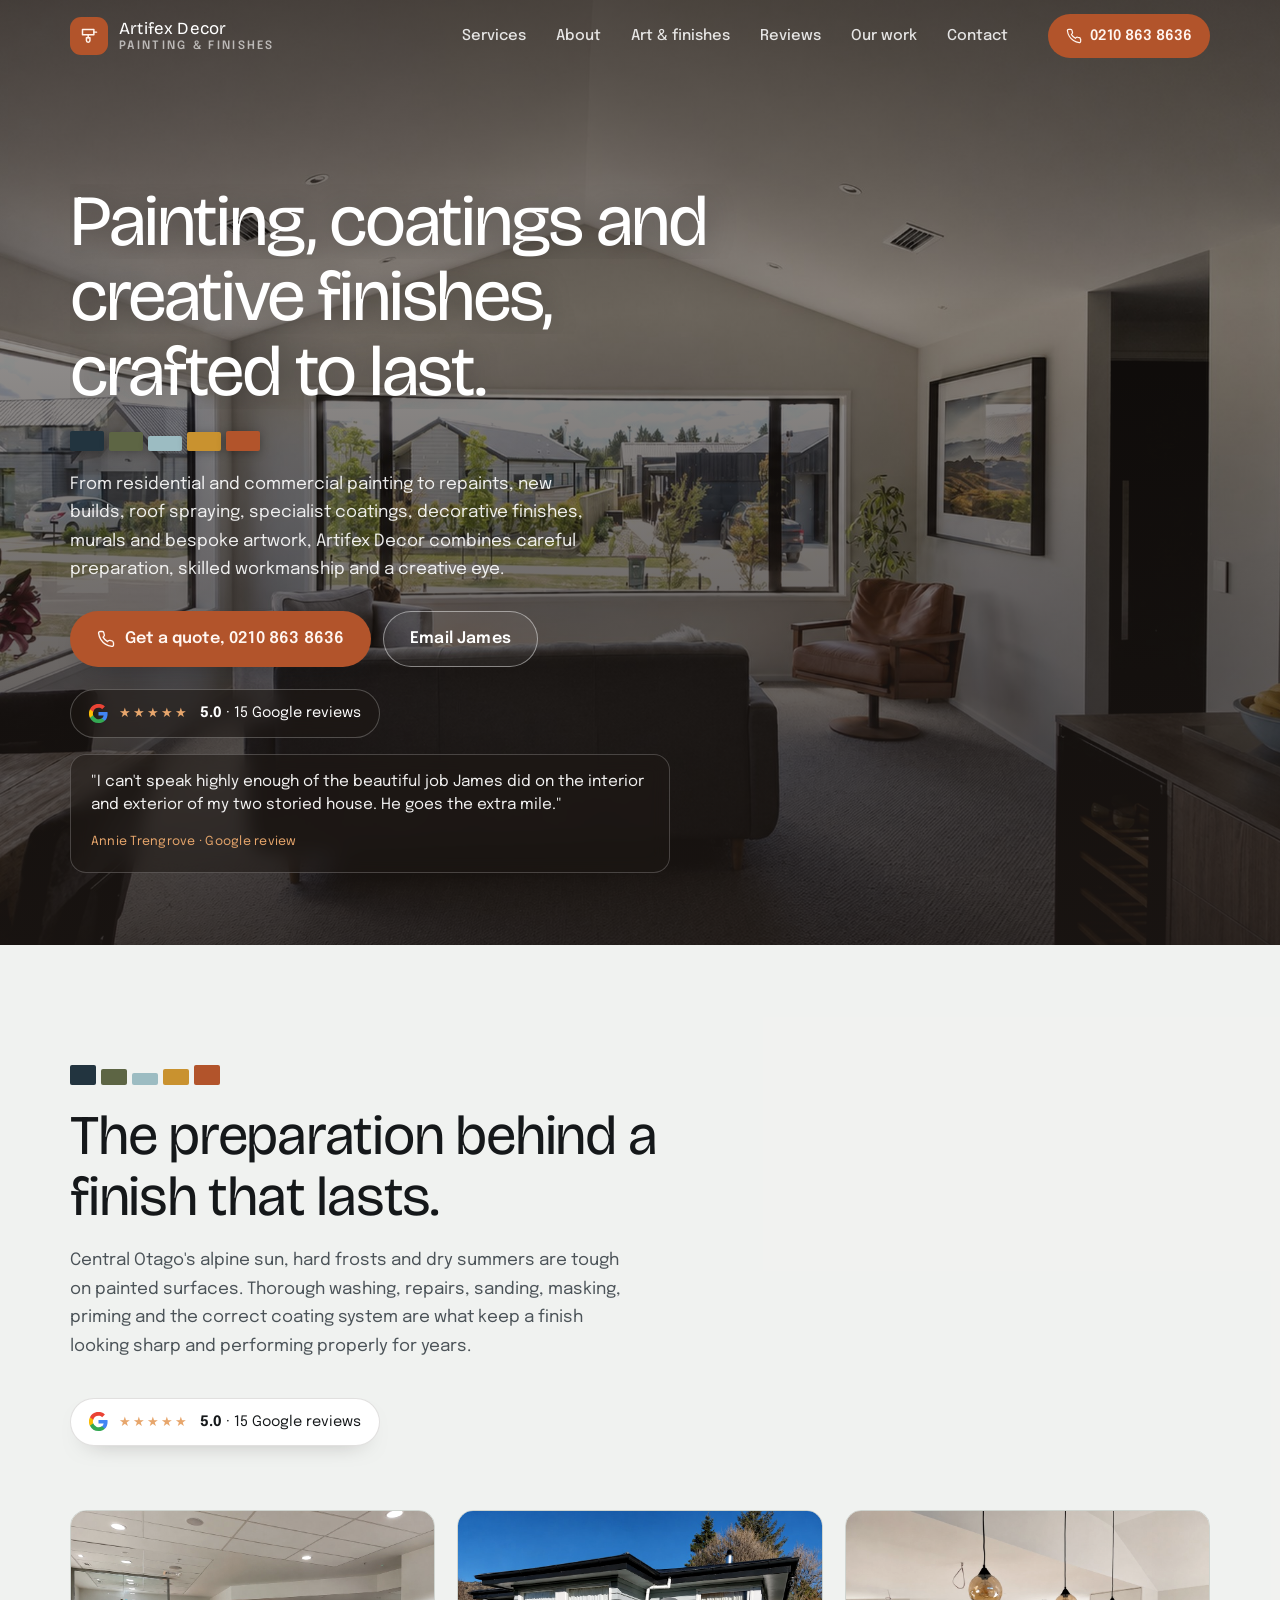
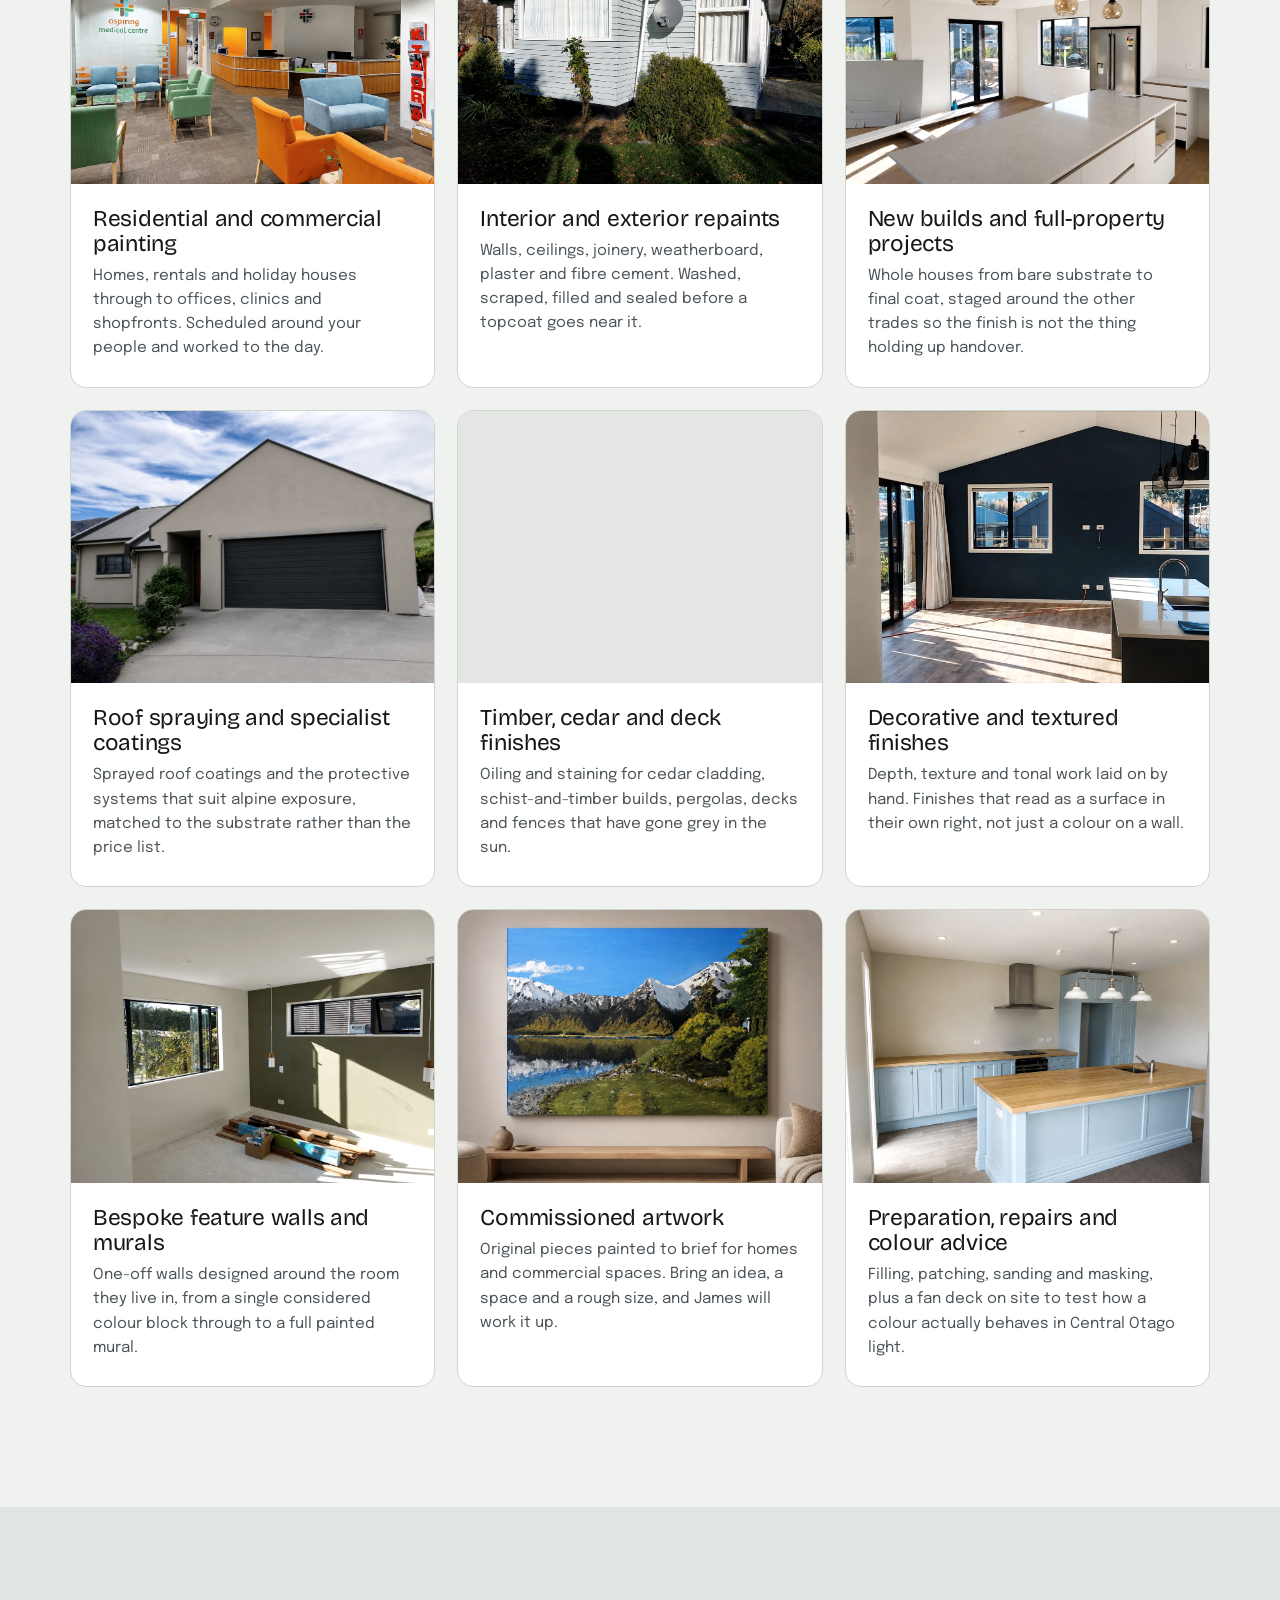
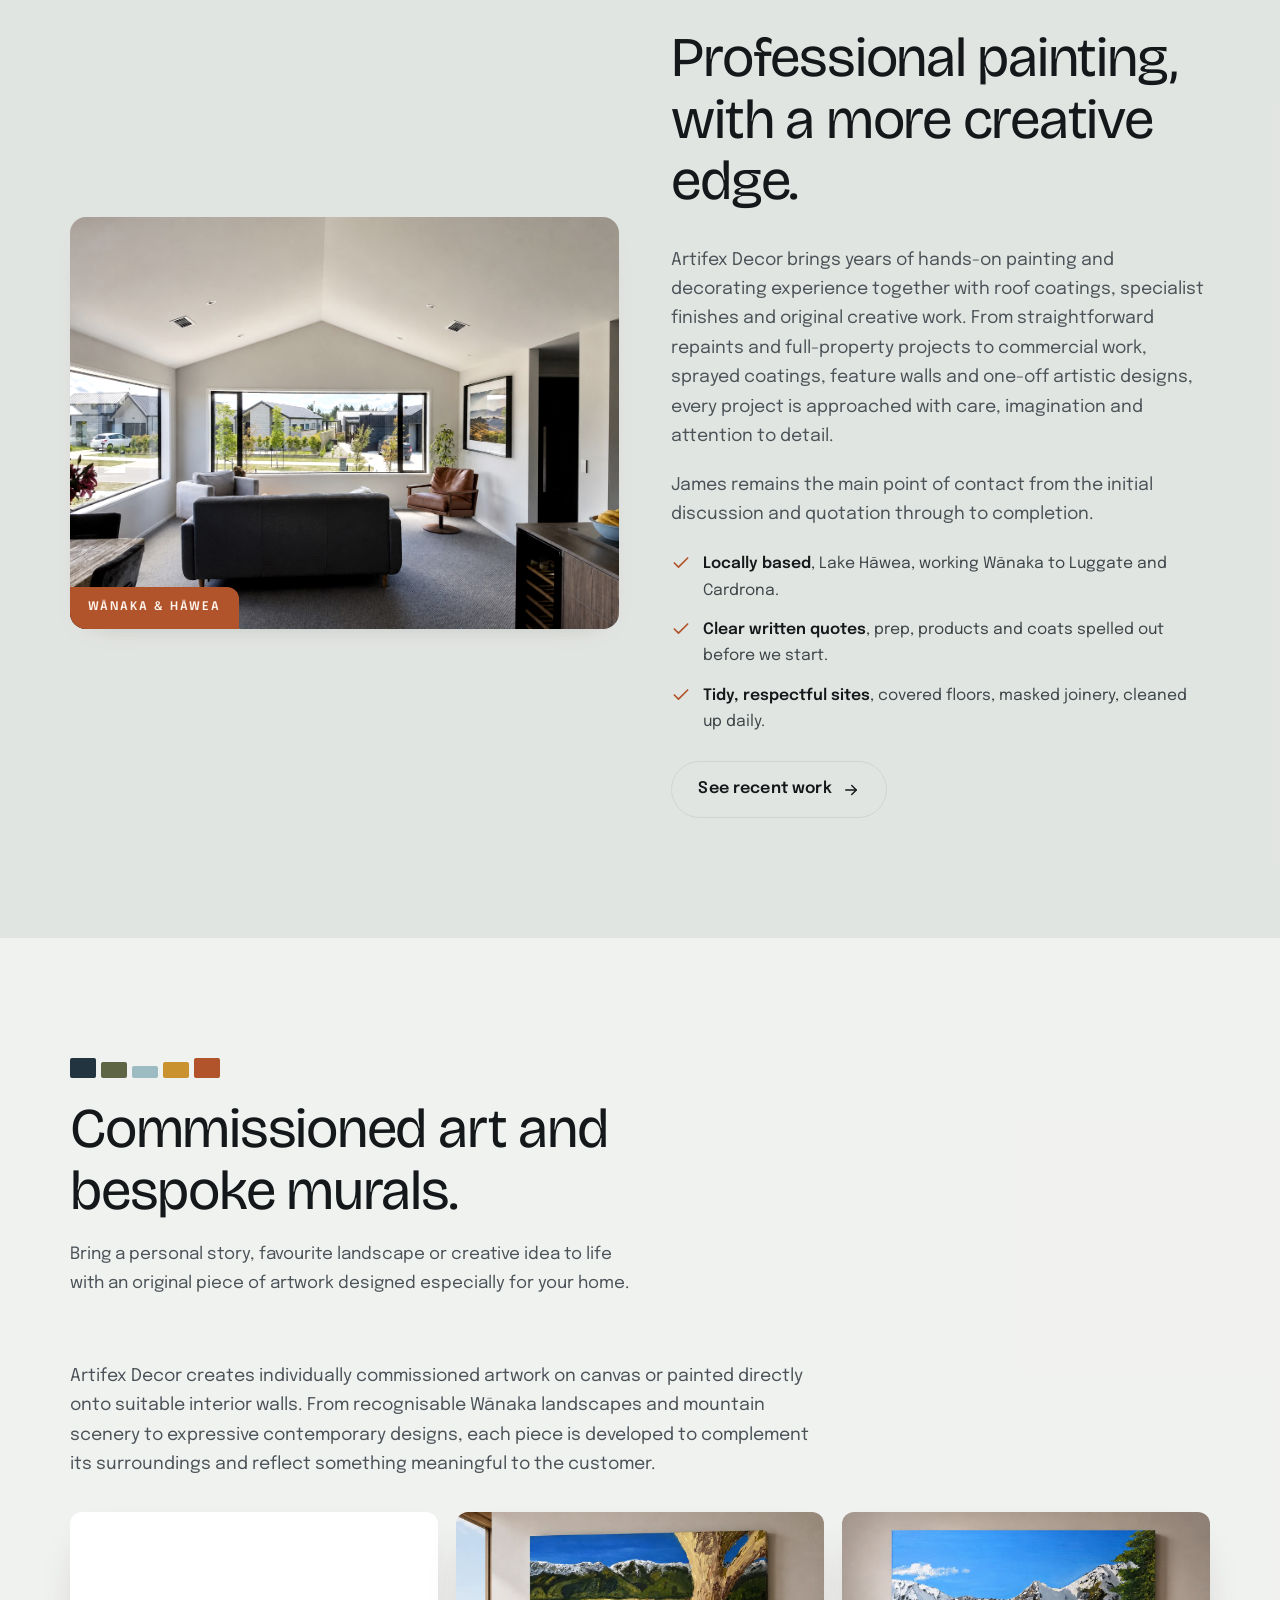
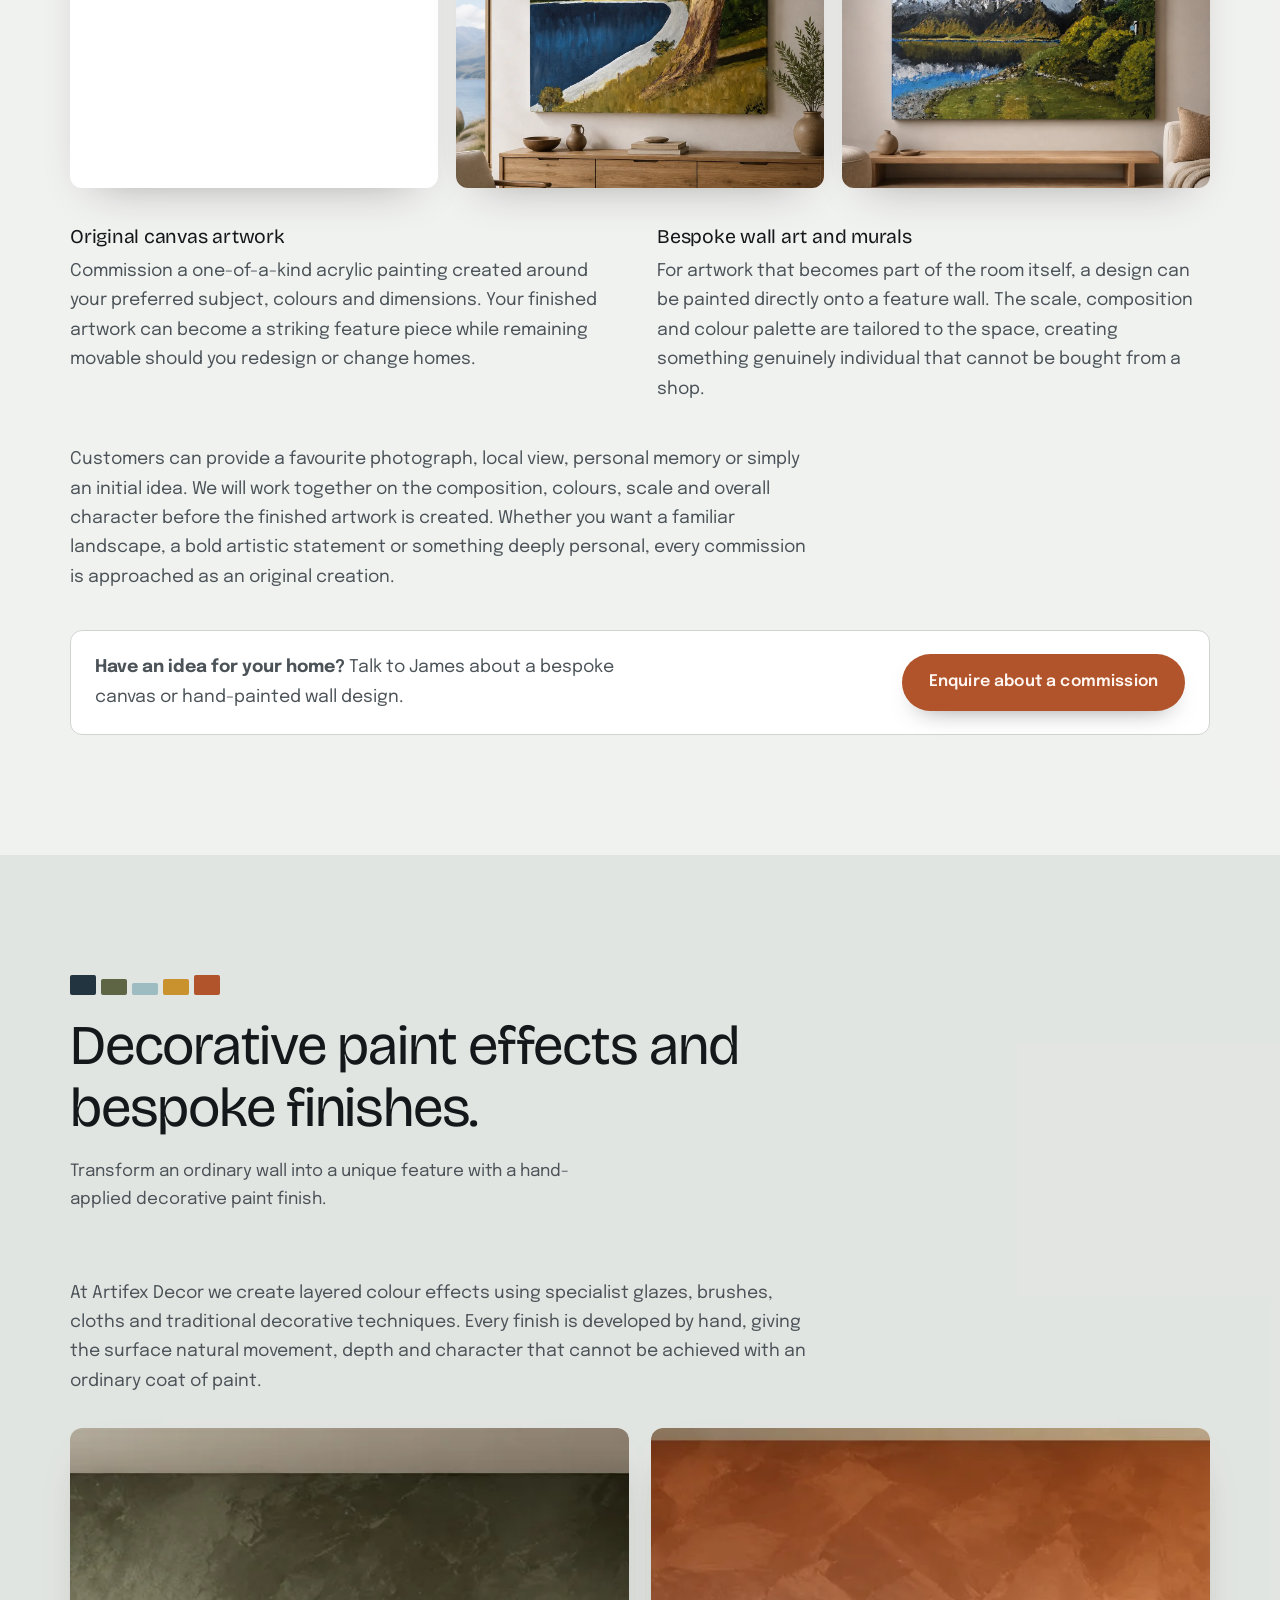
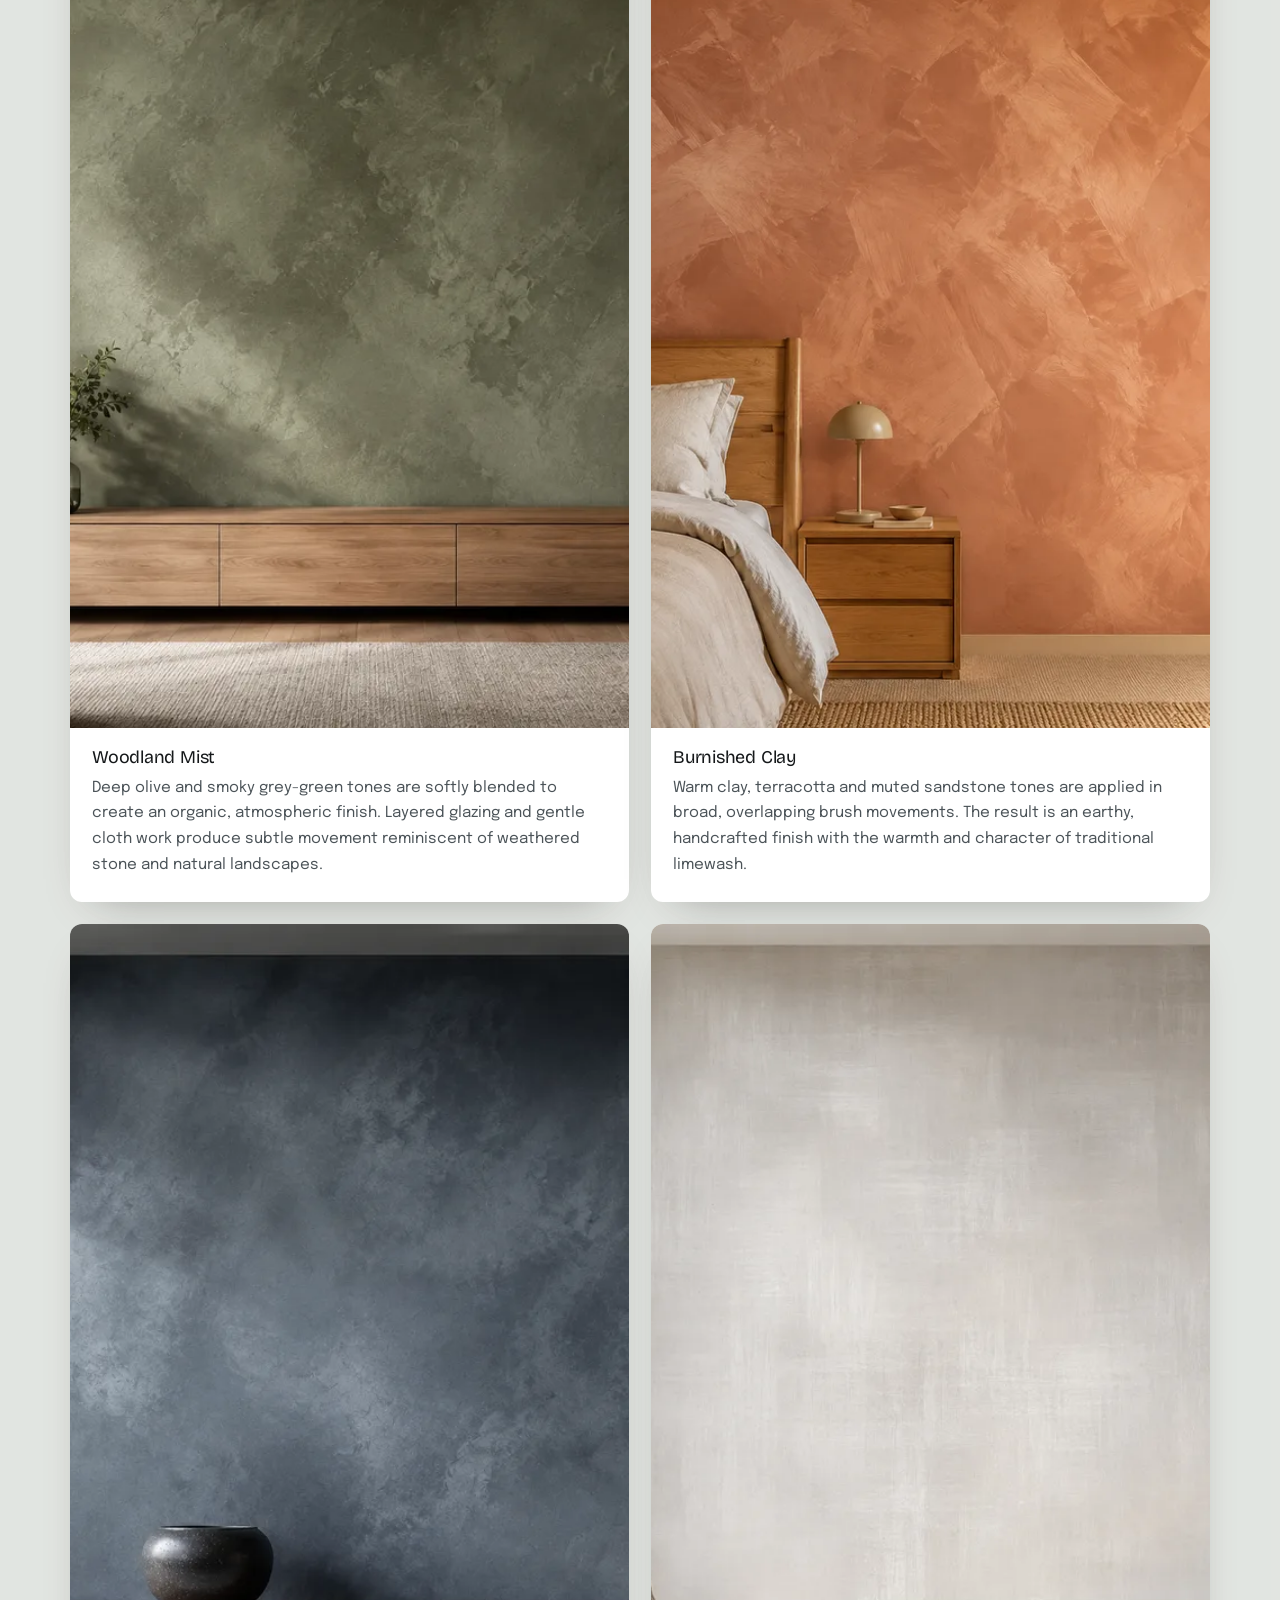
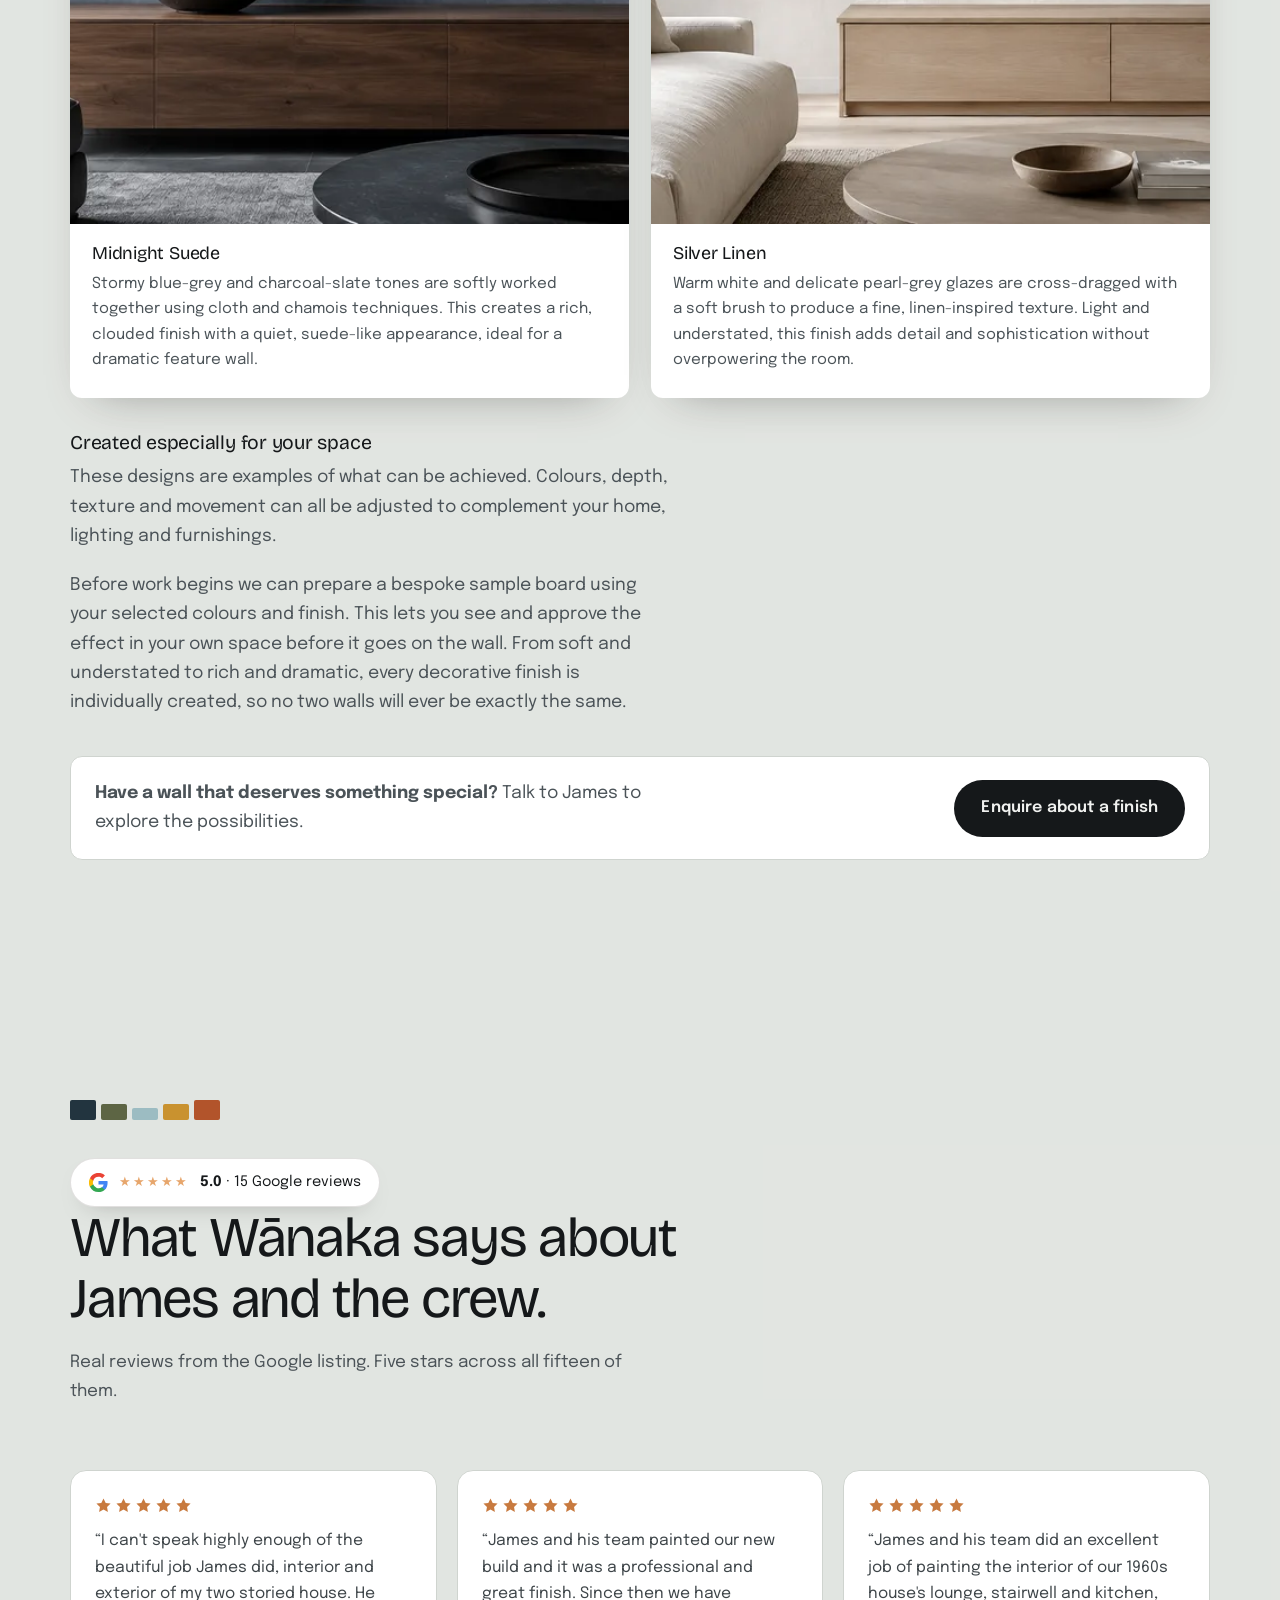
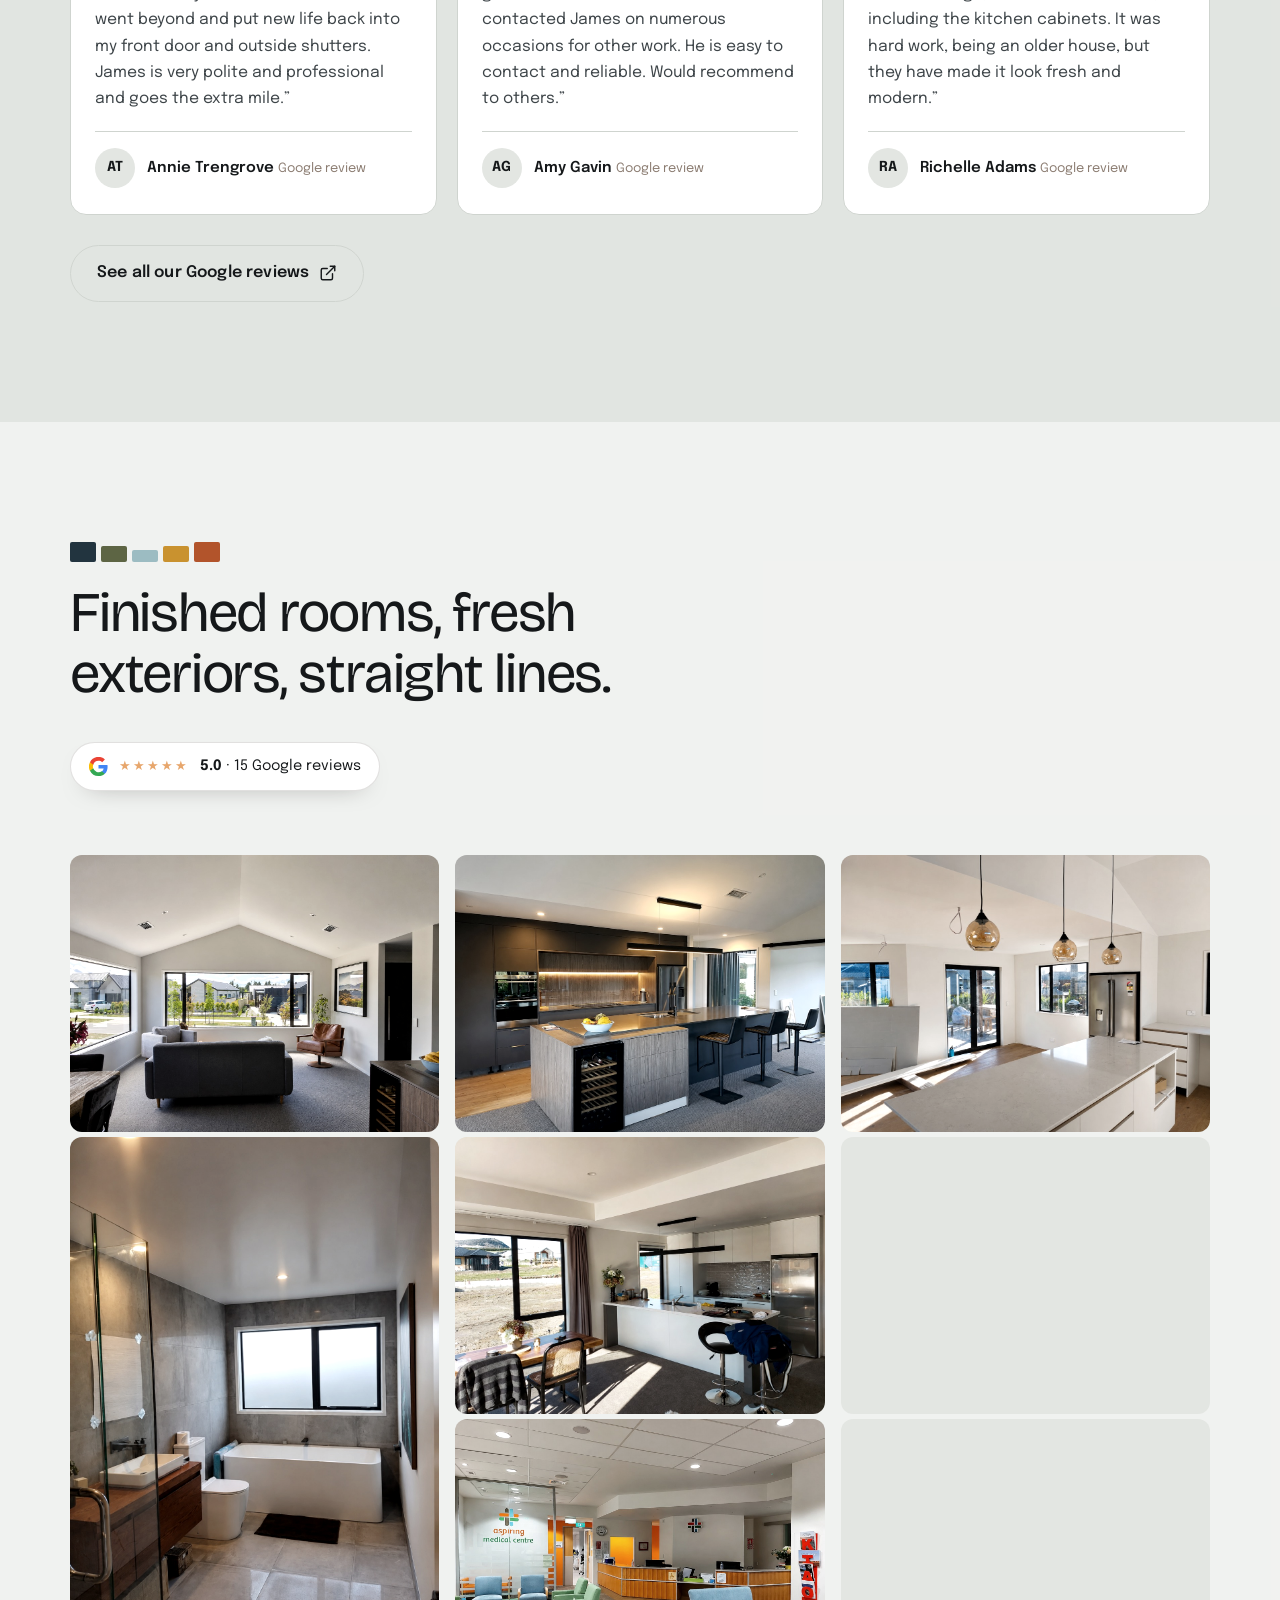
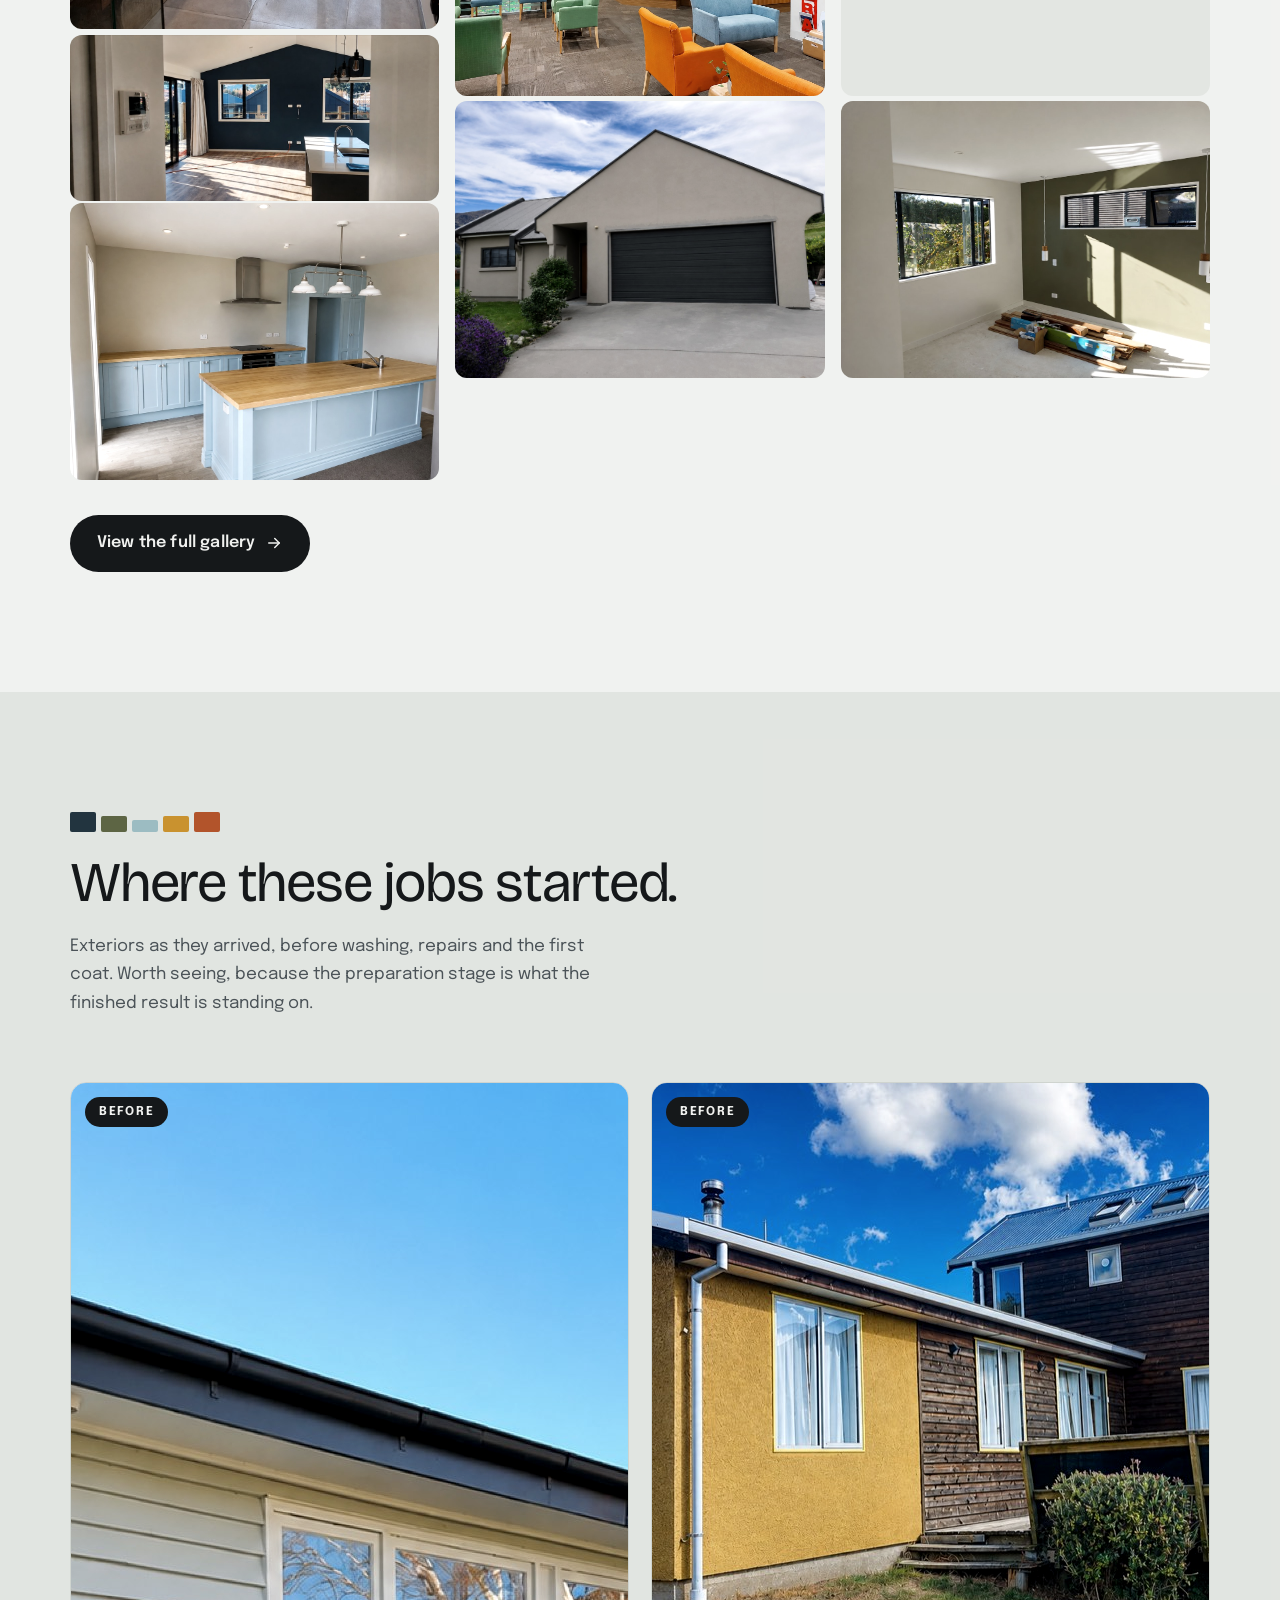
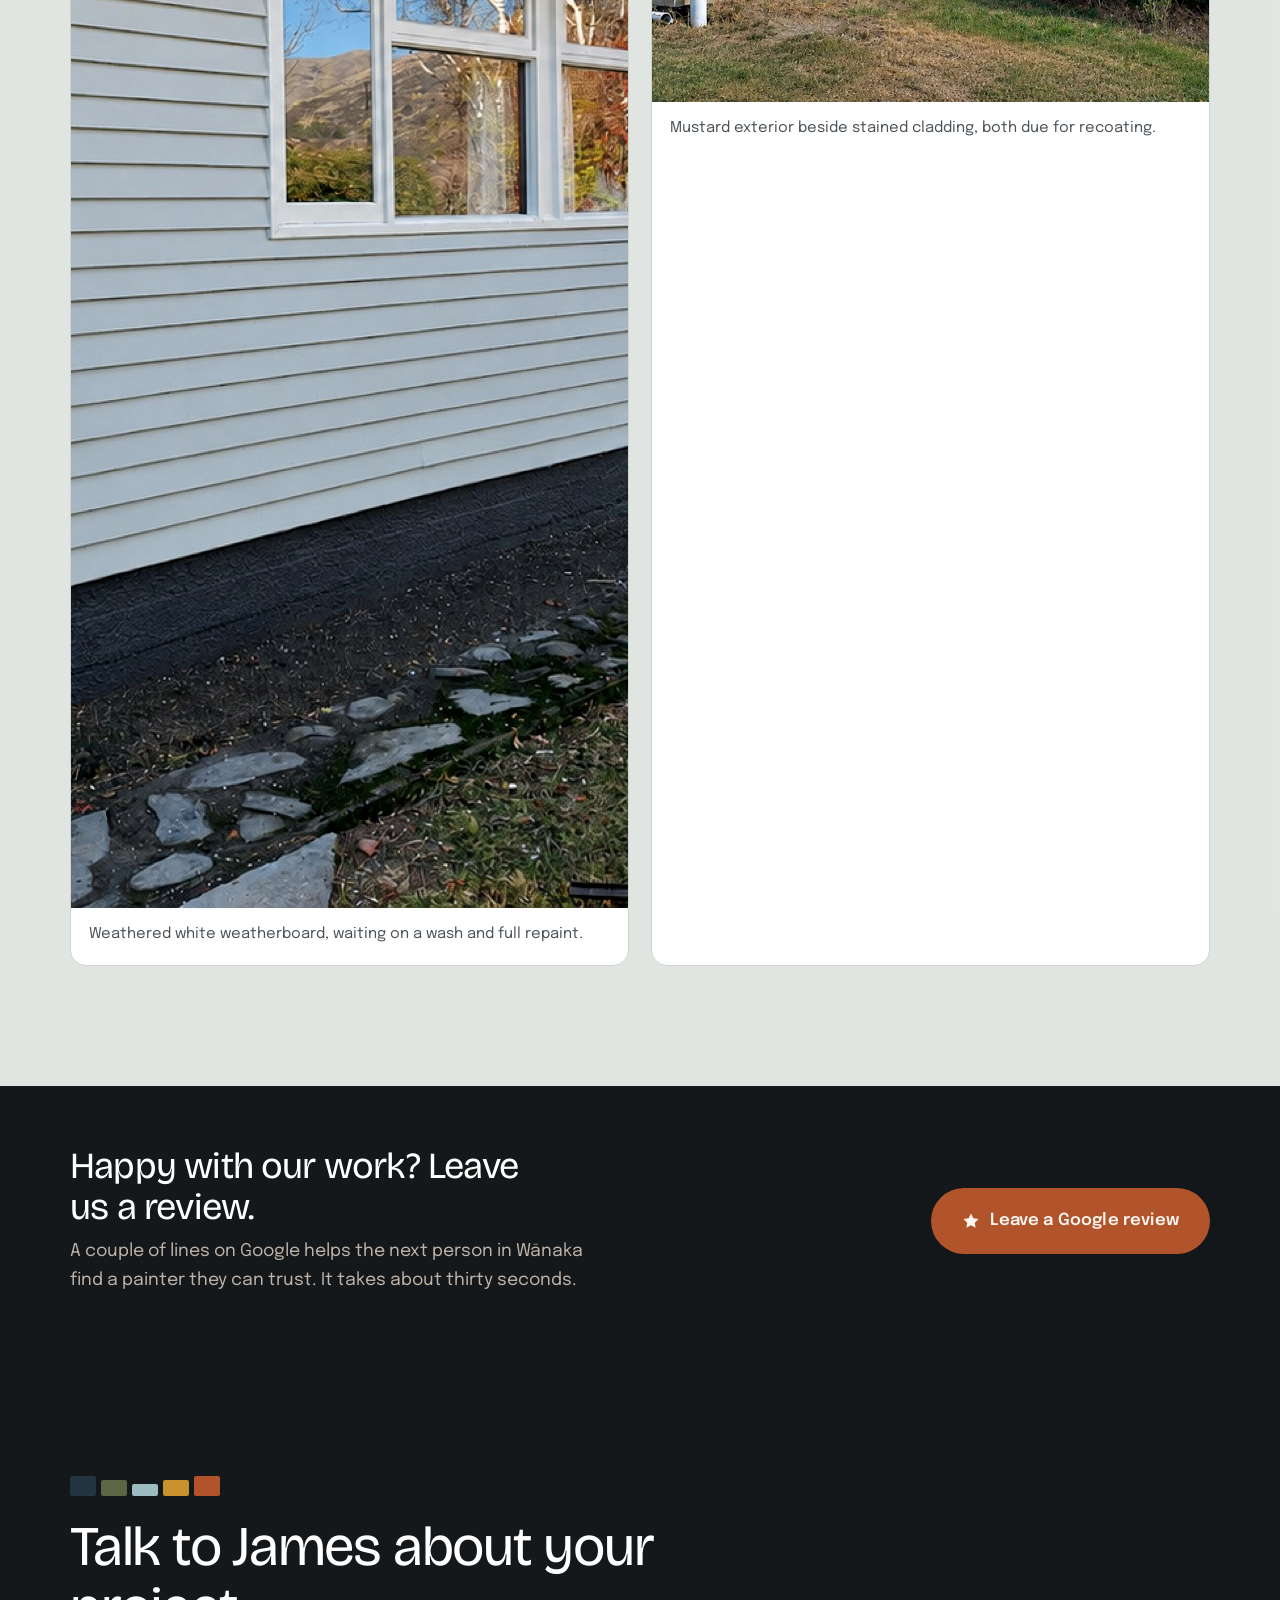
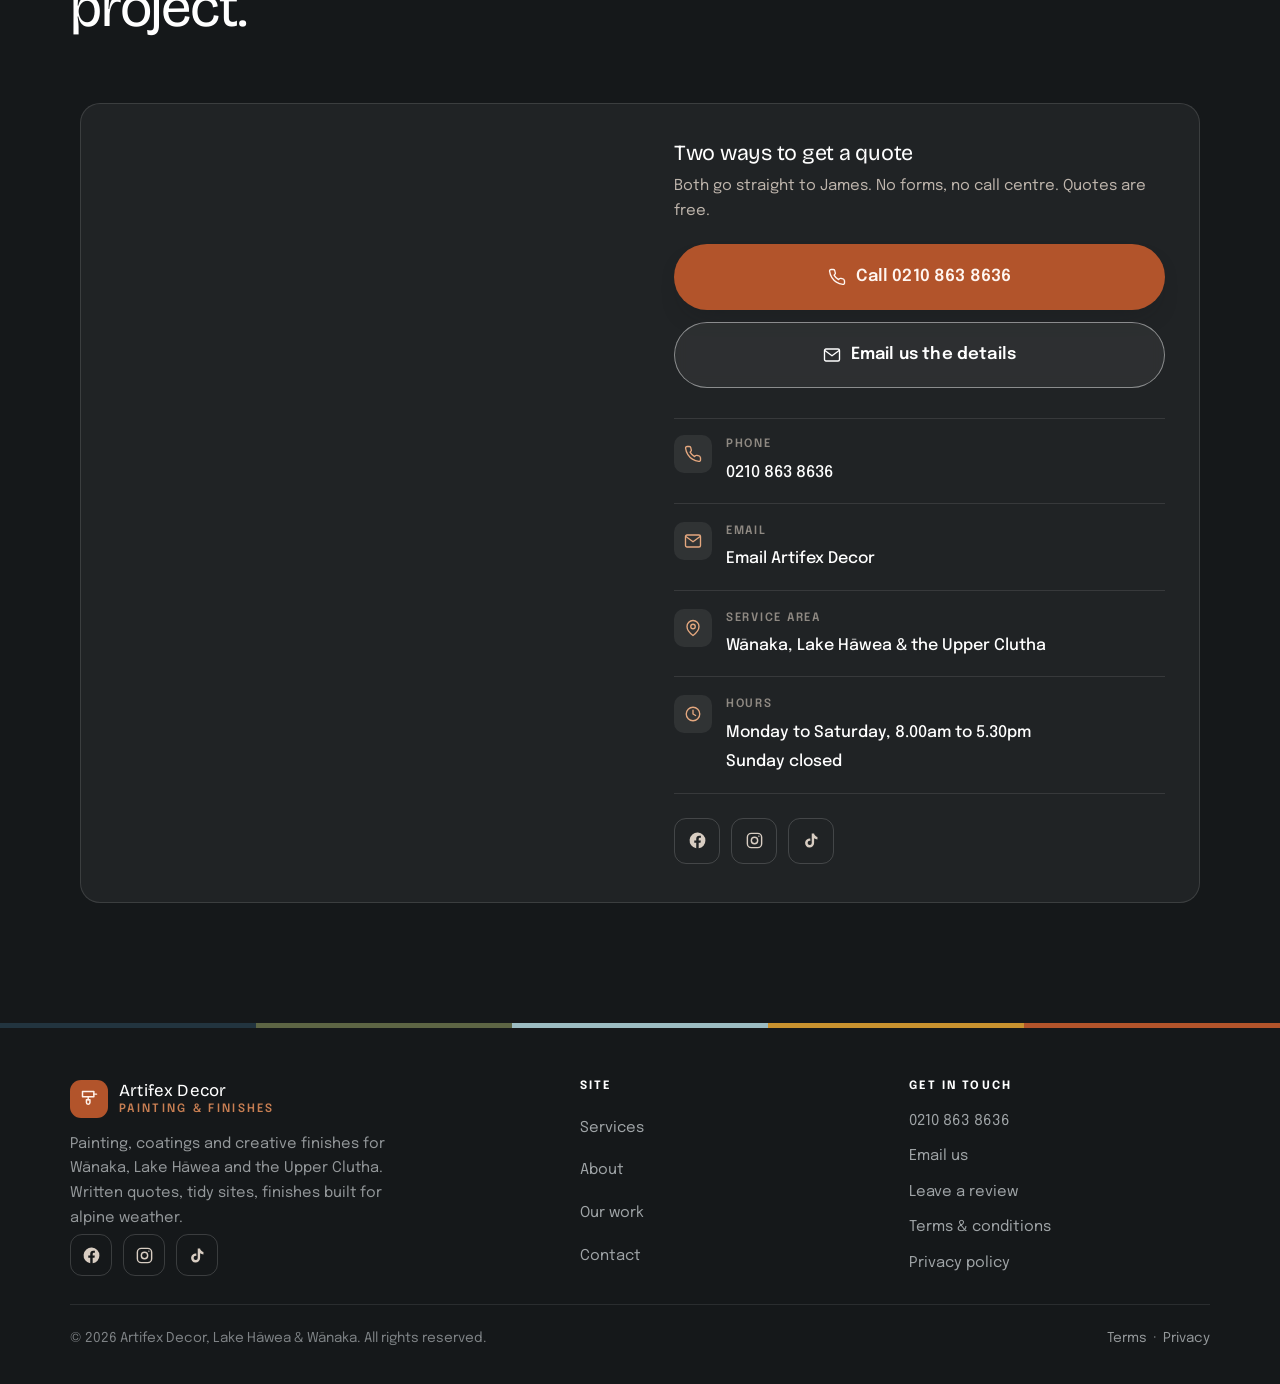
==== commit 276f2b2e: "Artwork photo on the commissioned card; fix duplicated nav link" ====
--- a/index.html
+++ b/index.html
@@ -53,8 +53,7 @@
       <a href="#services">Services</a>
       <a href="#about">About</a>
       <a href="#art">Art &amp; finishes</a>
-      <a href="#art">Art &amp; finishes</a>
-  <a href="#reviews">Reviews</a>
+      <a href="#reviews">Reviews</a>
       <a href="gallery.html">Our work</a>
       <a href="#contact">Contact</a>
     </nav>
@@ -70,6 +69,7 @@
 <div class="drawer" id="drawer">
   <a href="#services">Services</a>
   <a href="#about">About</a>
+  <a href="#art">Art &amp; finishes</a>
   <a href="#reviews">Reviews</a>
   <a href="gallery.html">Our work</a>
   <a href="#contact">Contact</a>
@@ -209,9 +209,9 @@
         </div>
       </article>
 
-      <article style="--i:7" class="card card--art reveal d1">
-        <div class="card__img card__img--art" aria-hidden="true">
-          <svg viewBox="0 0 24 24" fill="none" stroke="currentColor" stroke-width="1.5" stroke-linecap="round" stroke-linejoin="round"><path d="M12 3a9 9 0 1 0 0 18c.9 0 1.6-.7 1.6-1.6 0-.4-.2-.8-.5-1.1a1.6 1.6 0 0 1 1.1-2.7H16A5 5 0 0 0 21 10c0-3.9-4-7-9-7z"/><circle cx="7.5" cy="11" r="1.1"/><circle cx="10.5" cy="7" r="1.1"/><circle cx="15" cy="7.5" r="1.1"/><circle cx="17.5" cy="11.5" r="1.1"/></svg>
+      <article style="--i:7" class="card reveal d1">
+        <div class="card__img">
+          <img src="img/art-alpine-lake.webp" alt="Commissioned canvas of snow-capped peaks reflected in an alpine lake" width="1200" height="900" loading="lazy" decoding="async">
         </div>
         <div class="card__body">
           <h3>Commissioned artwork</h3>
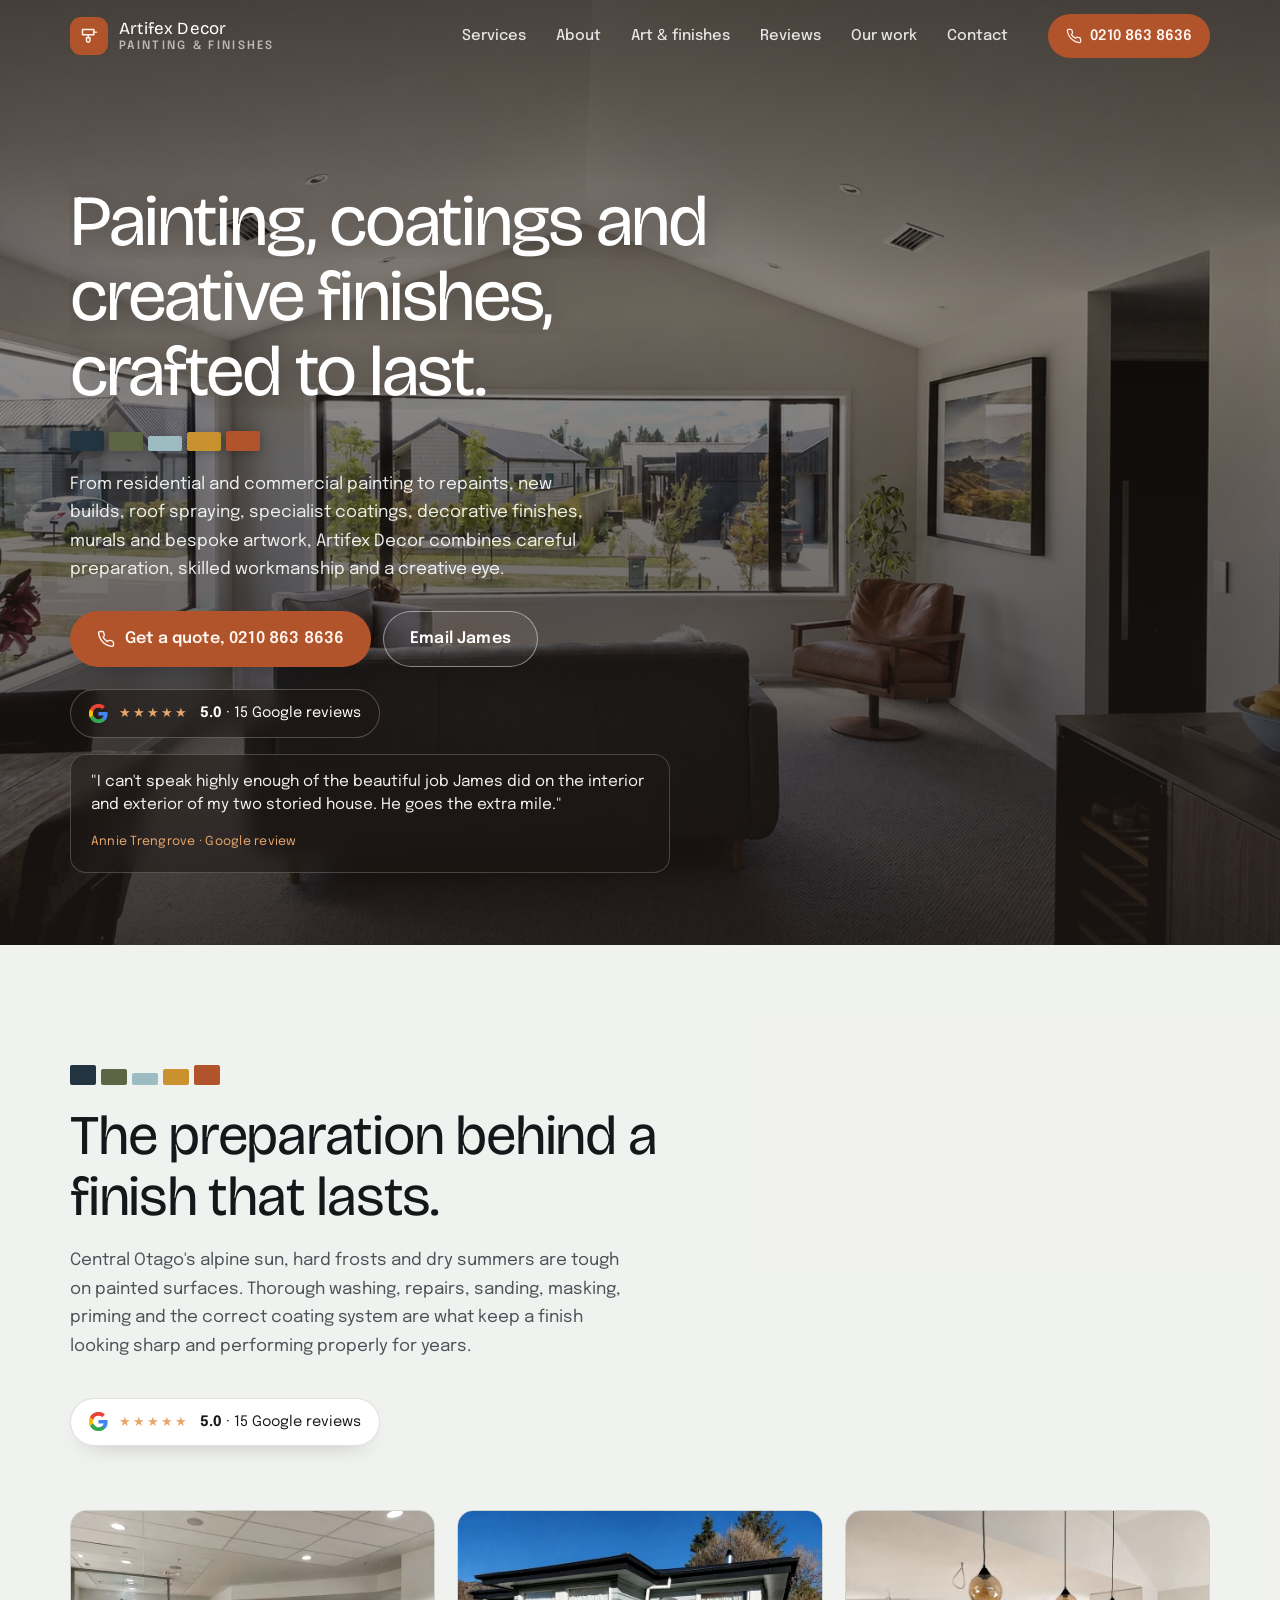
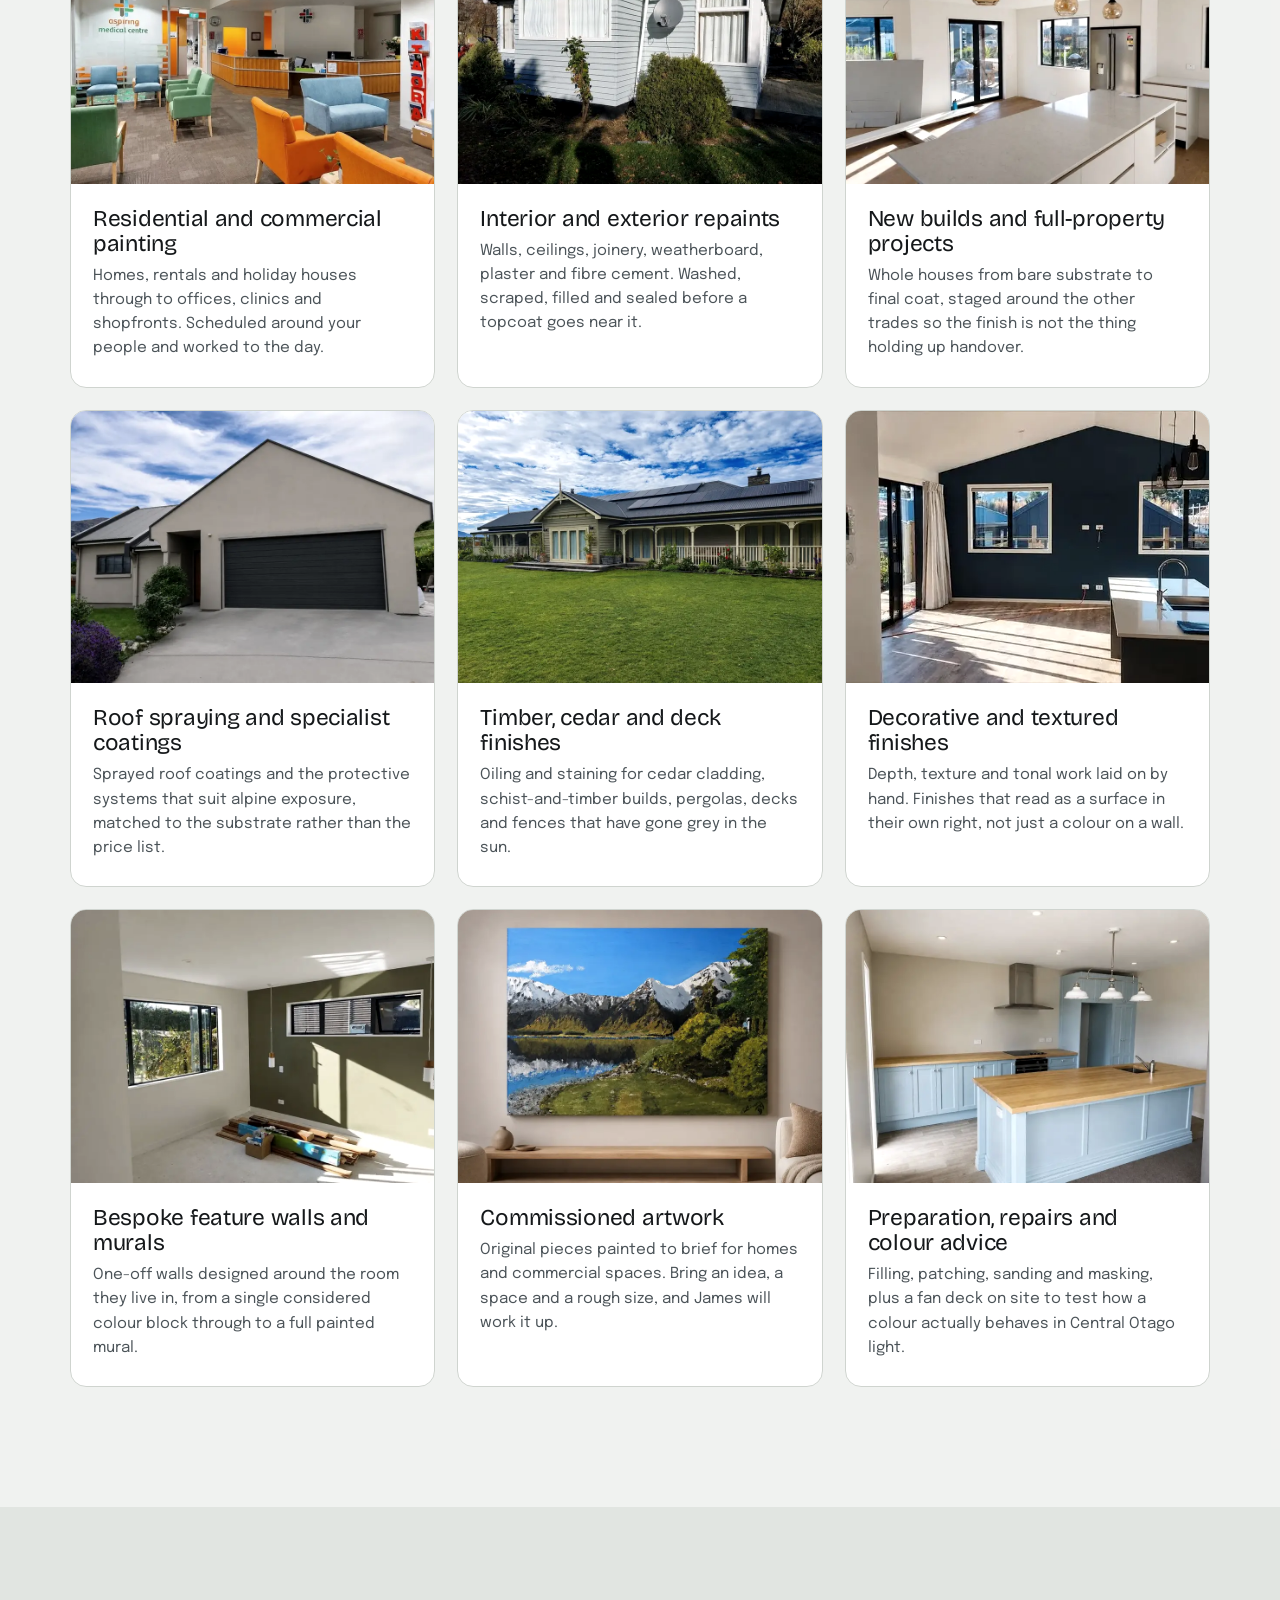
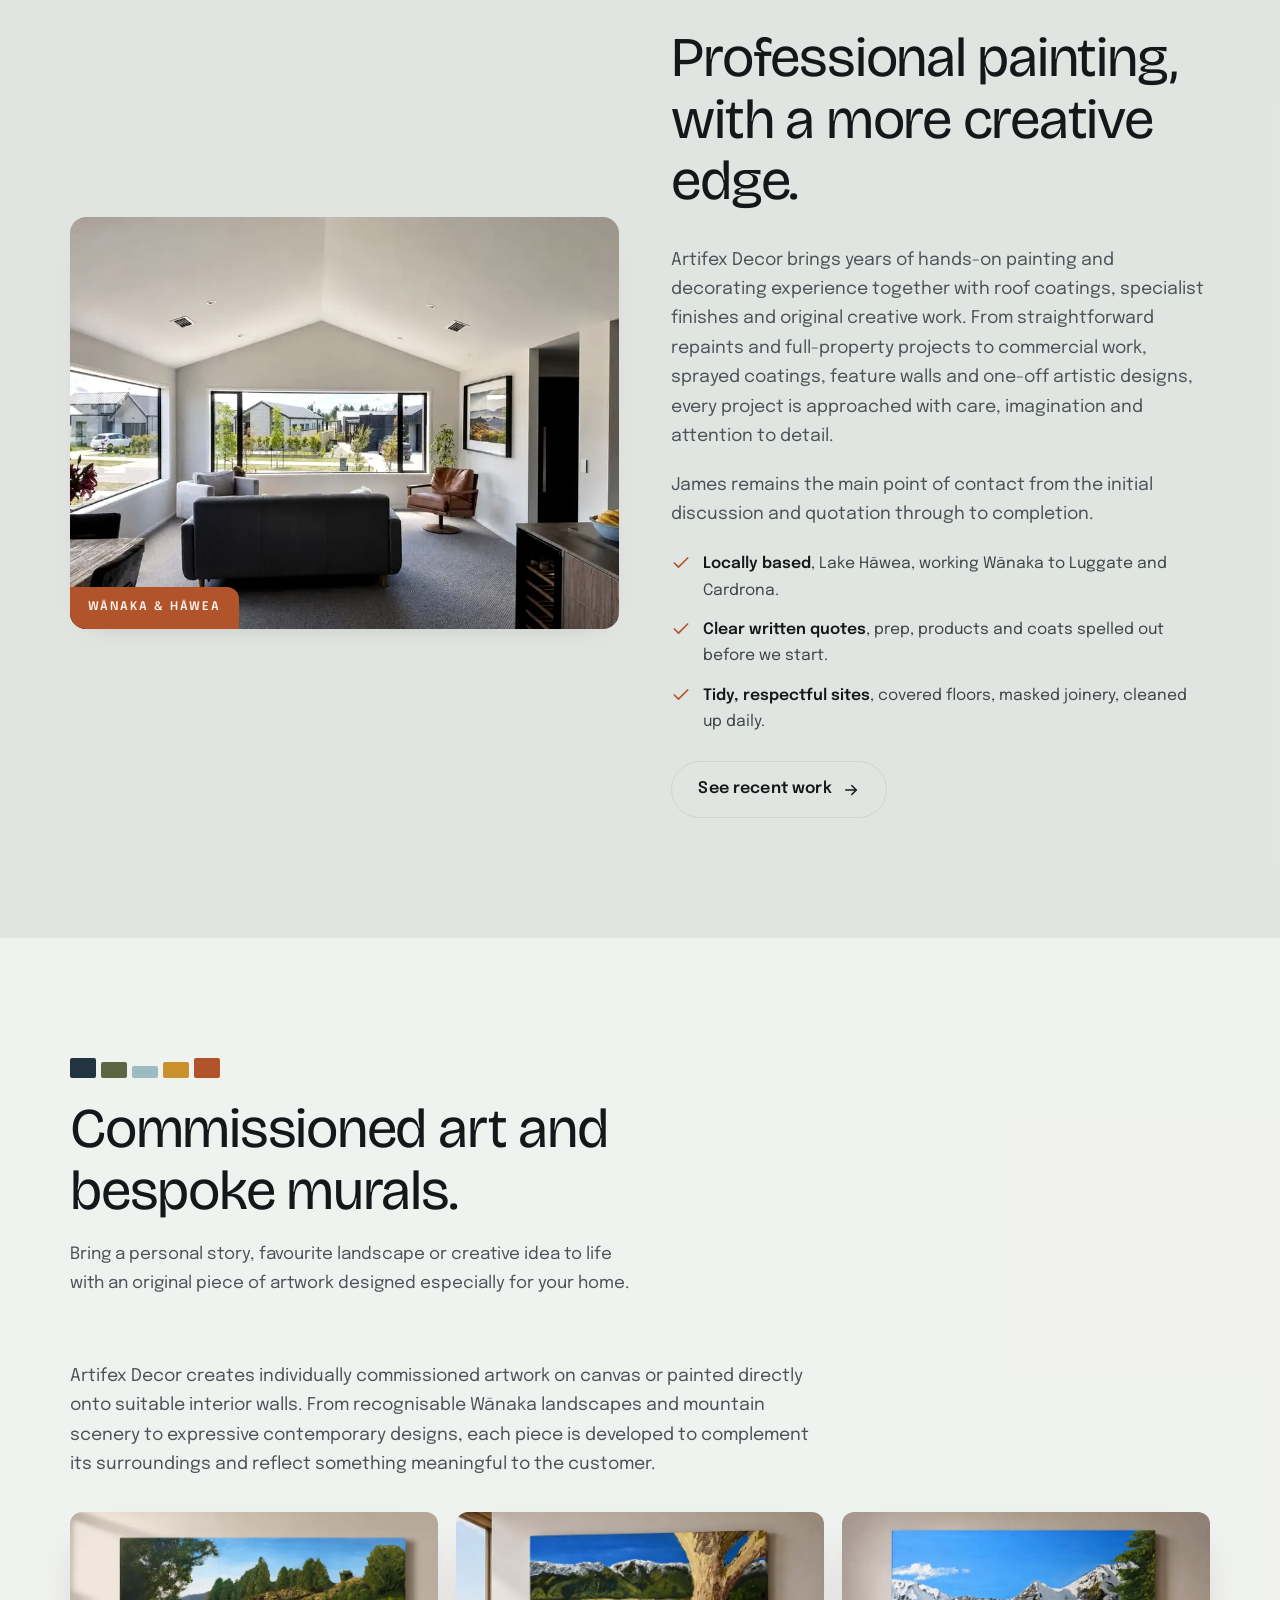
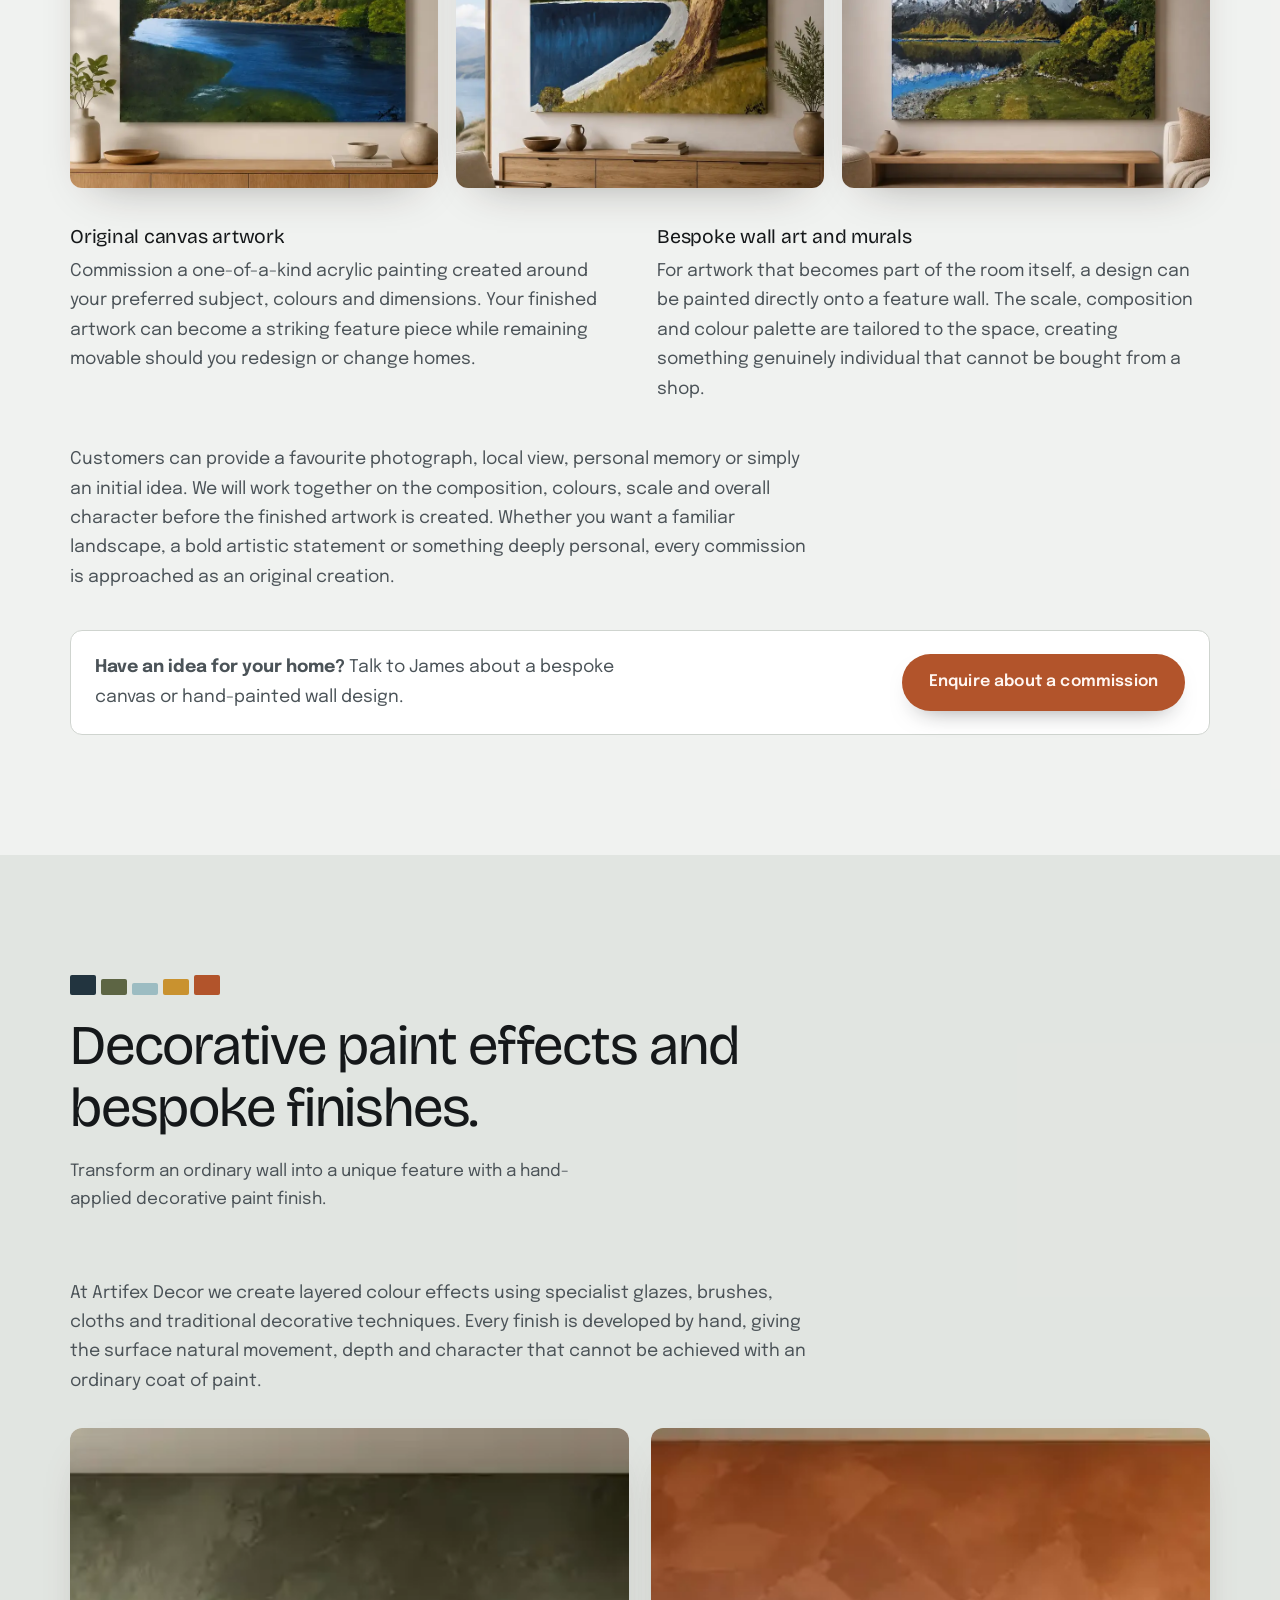
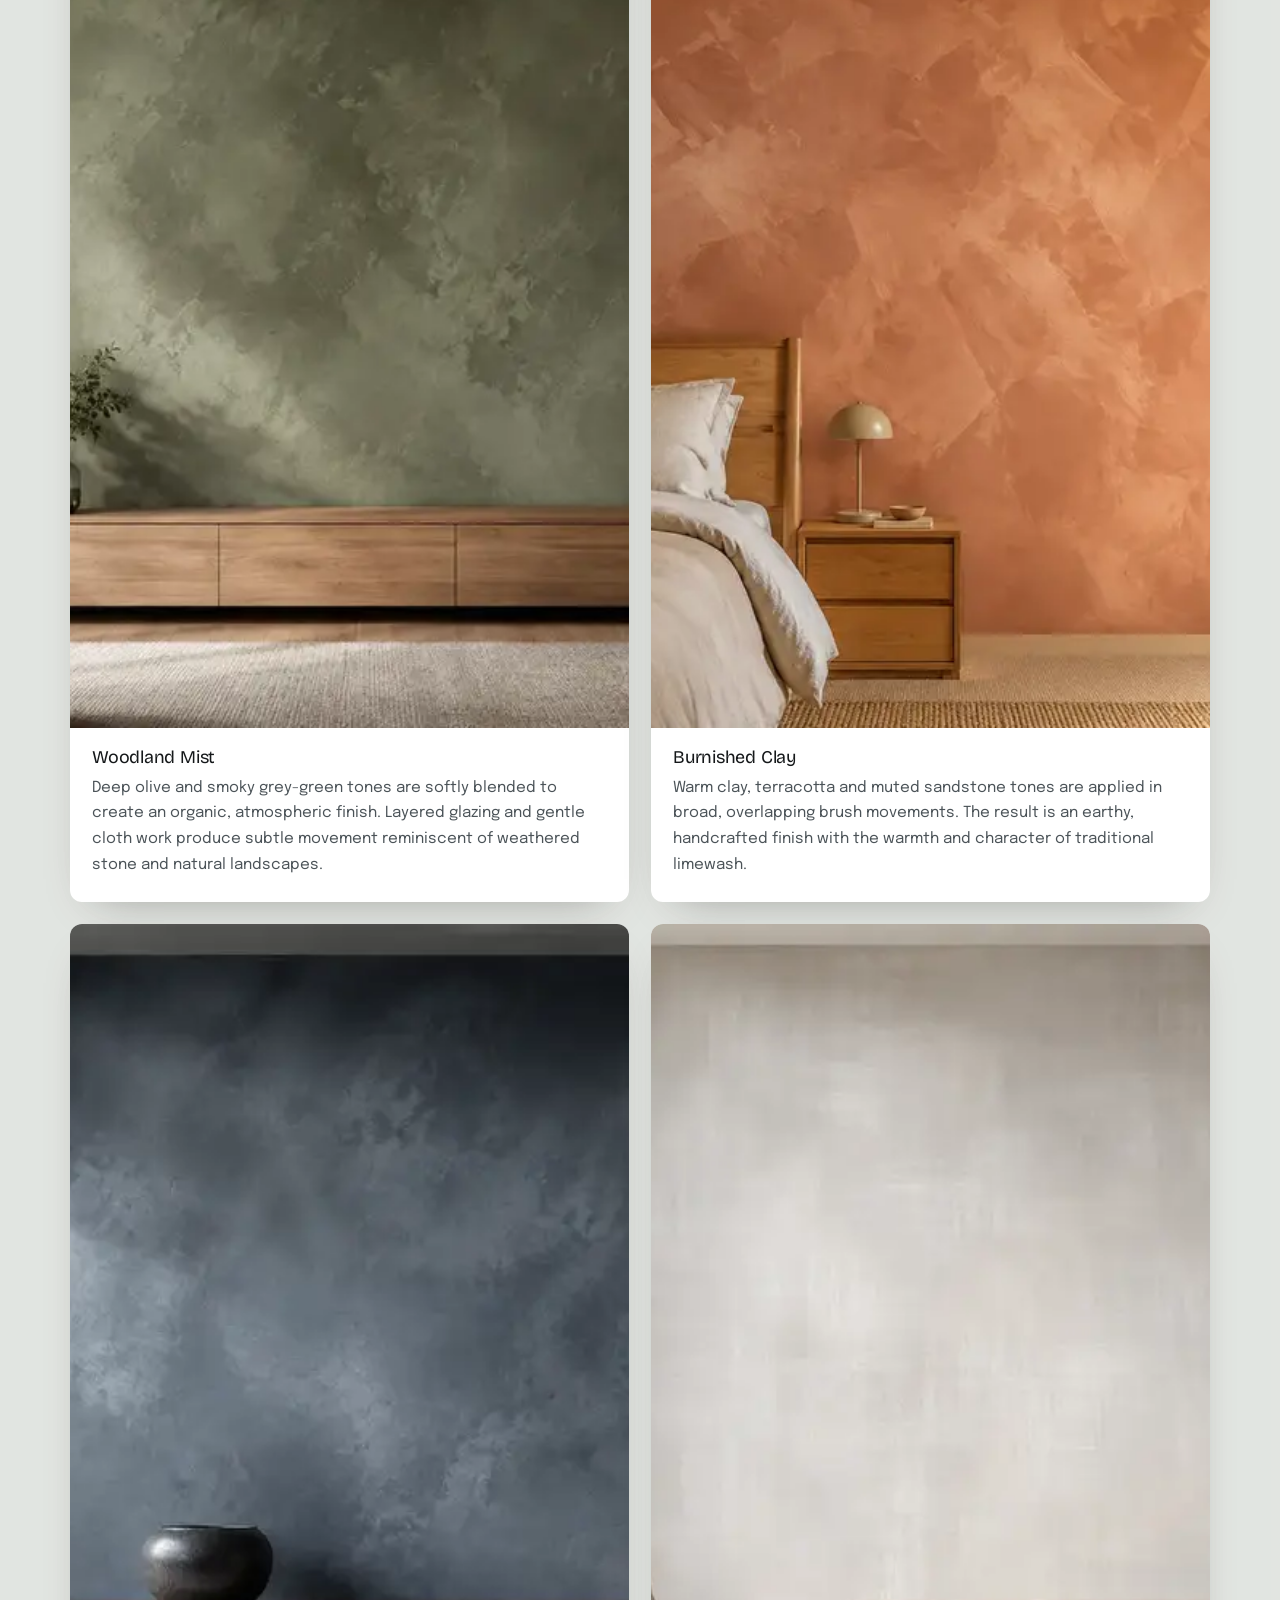
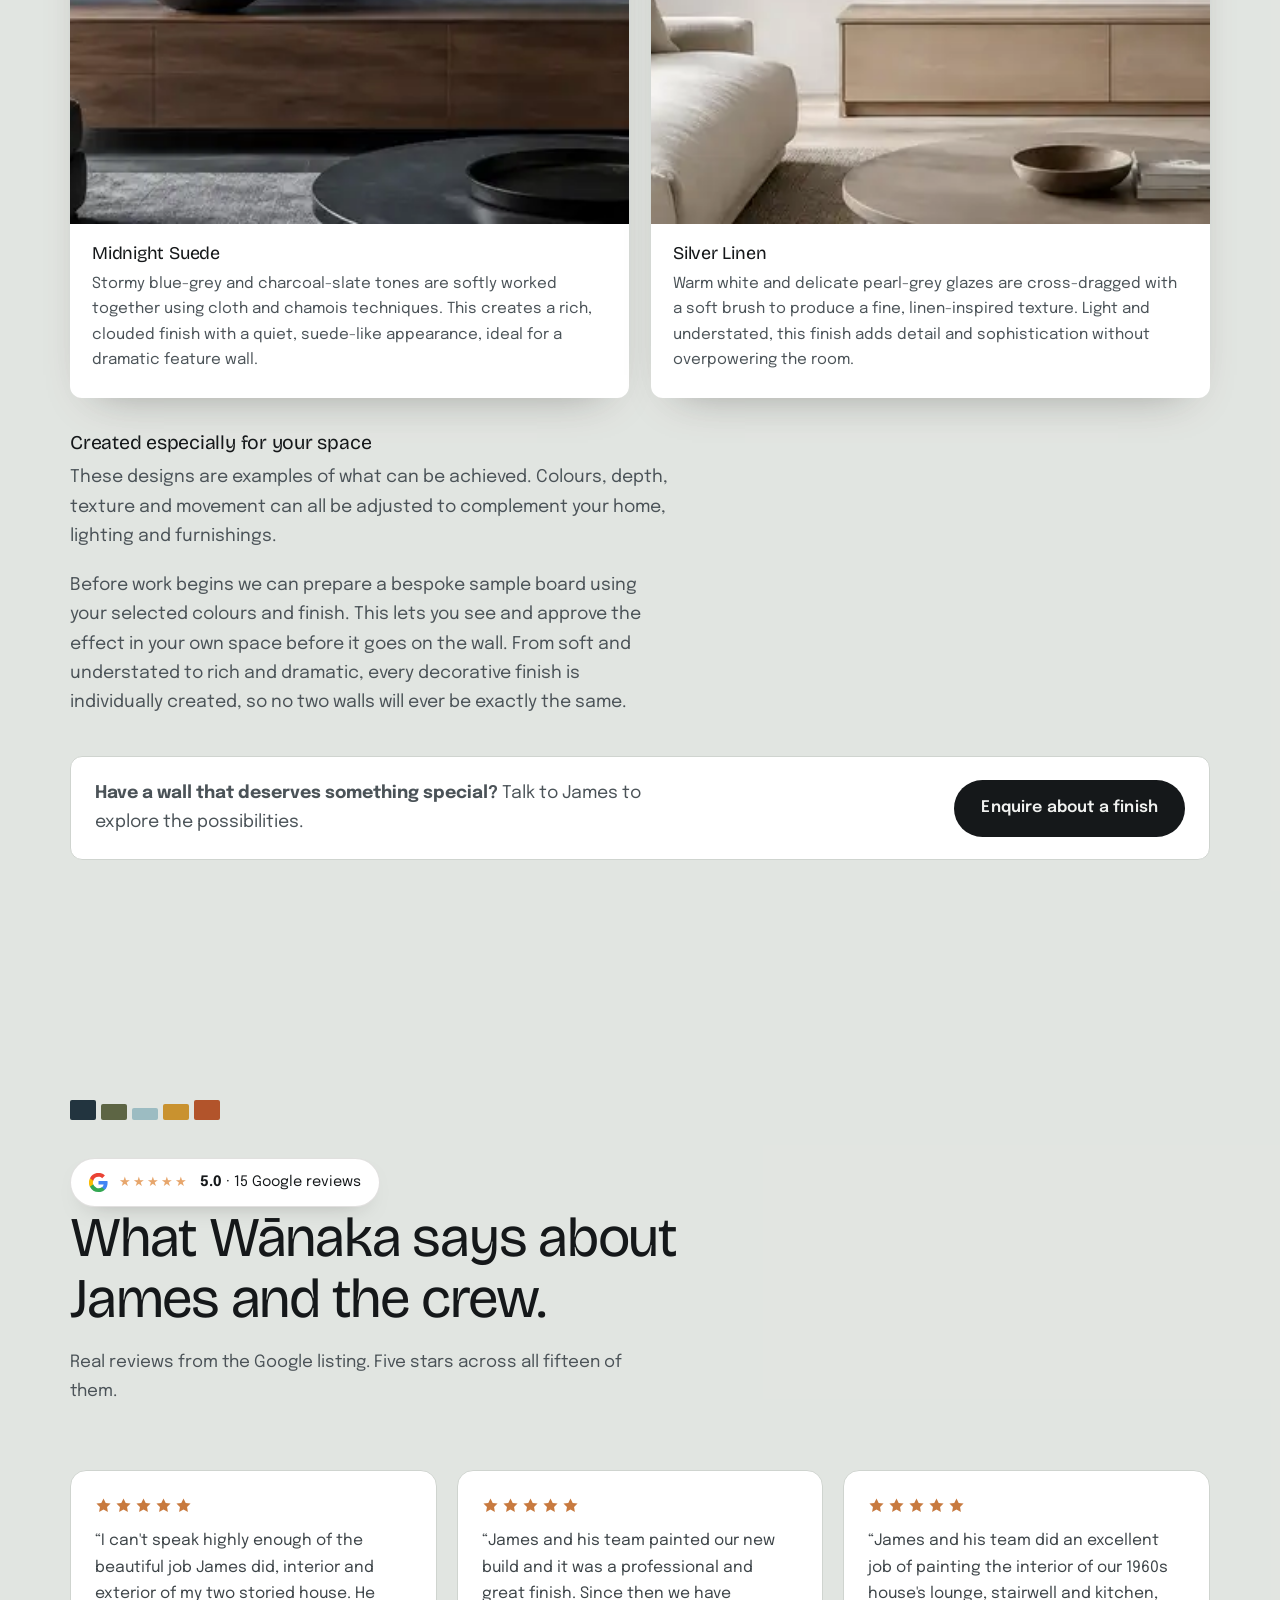
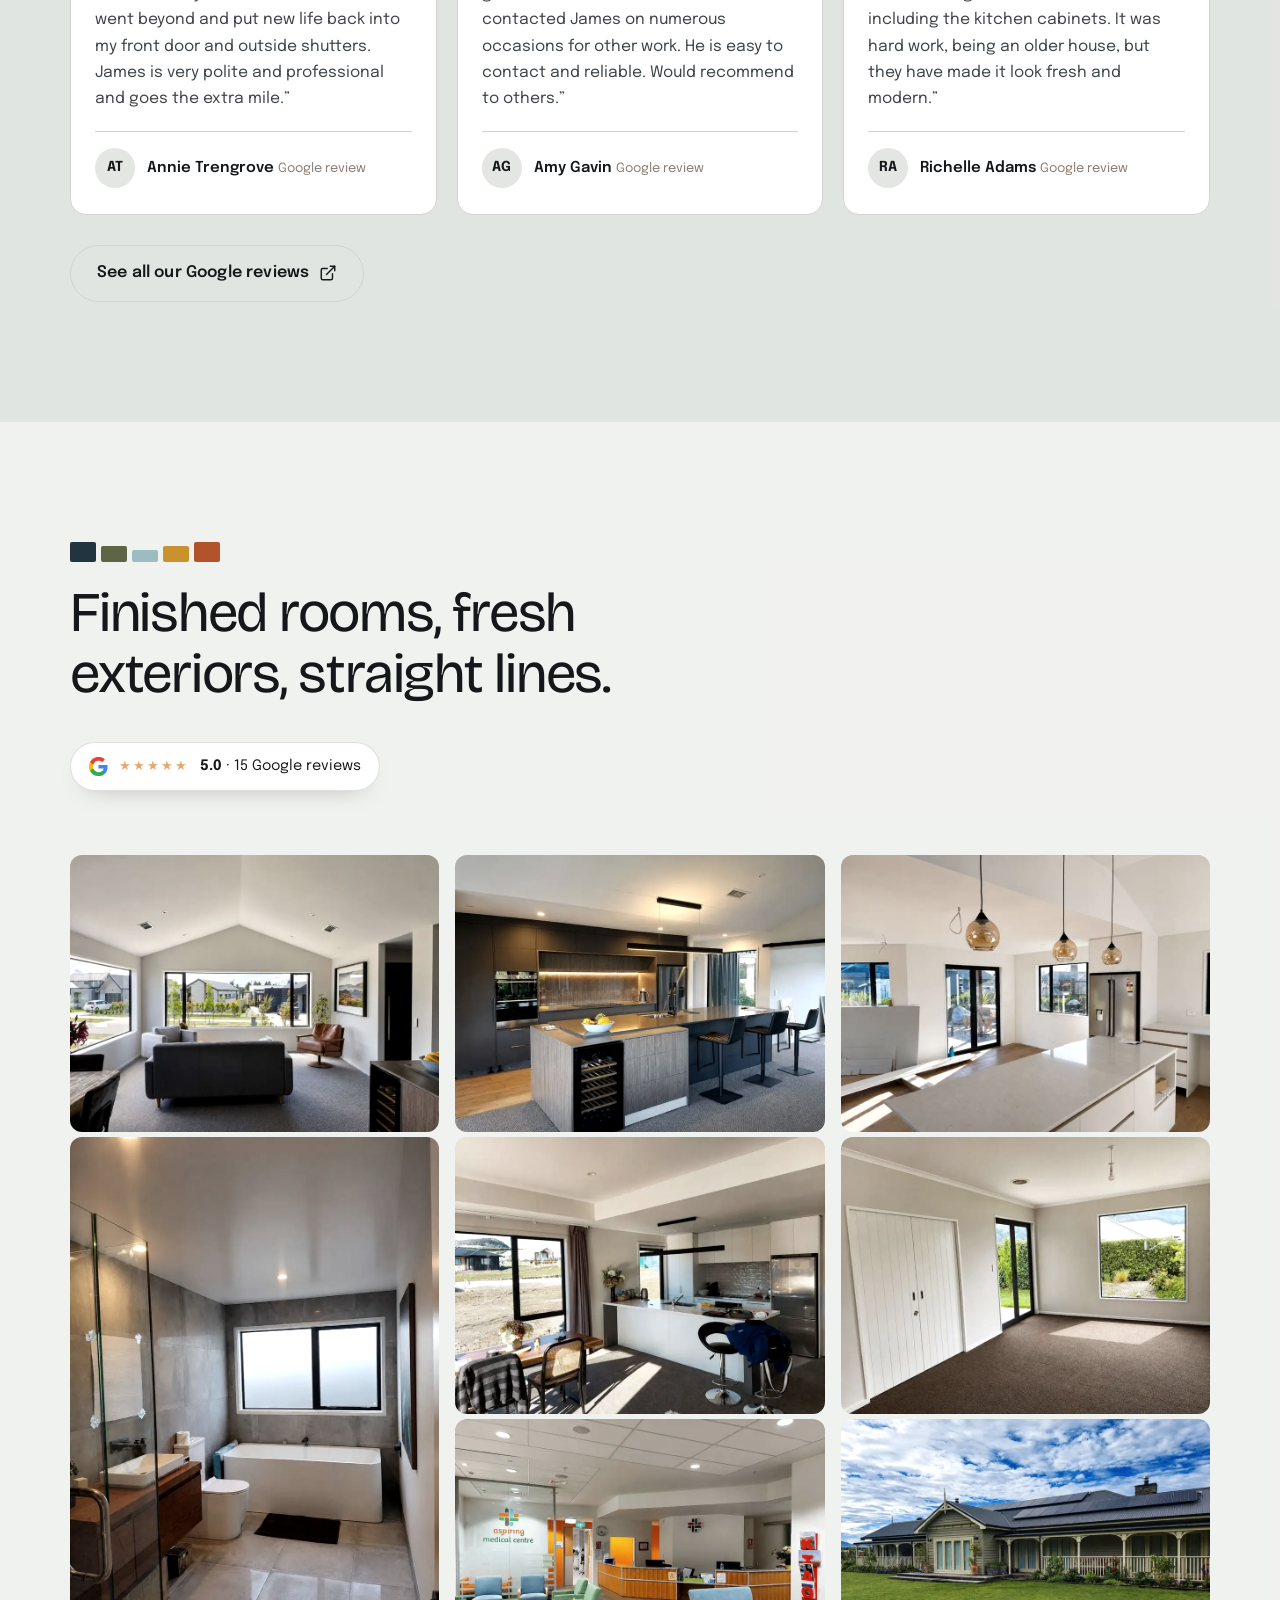
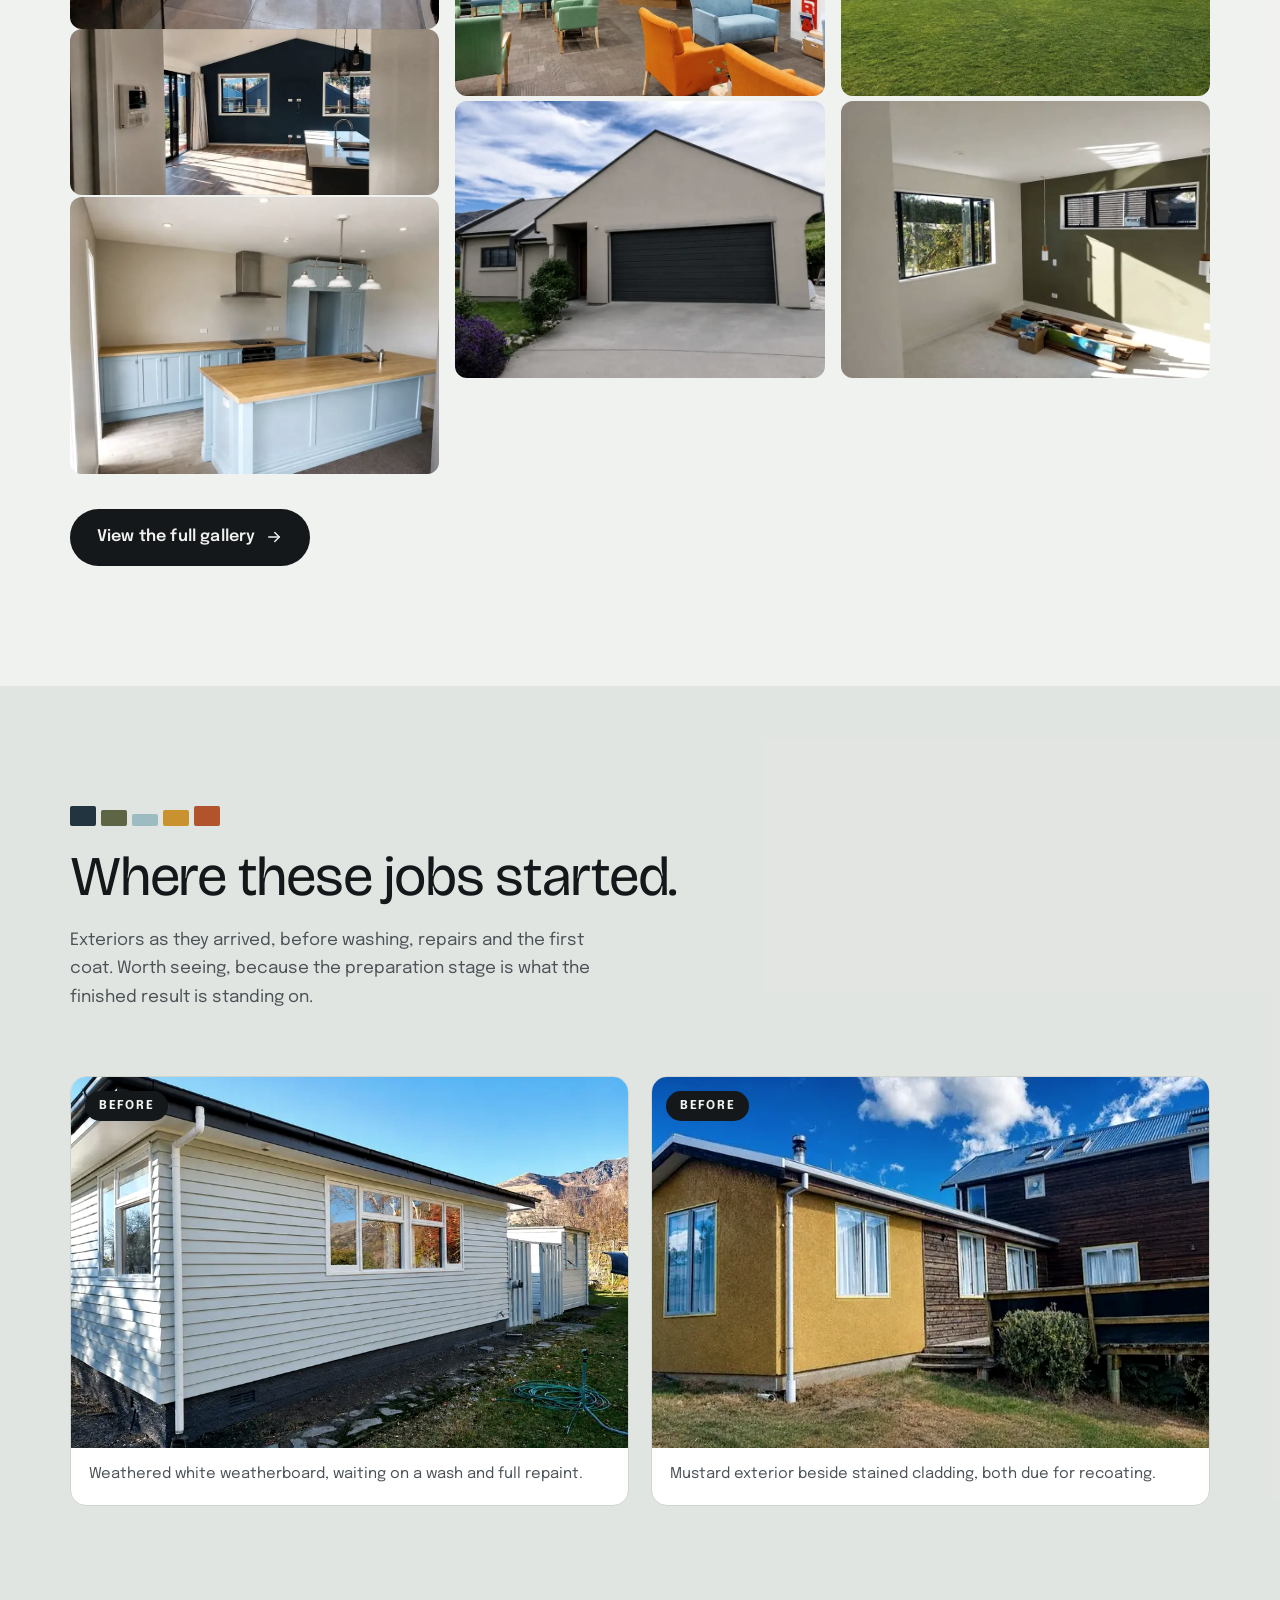
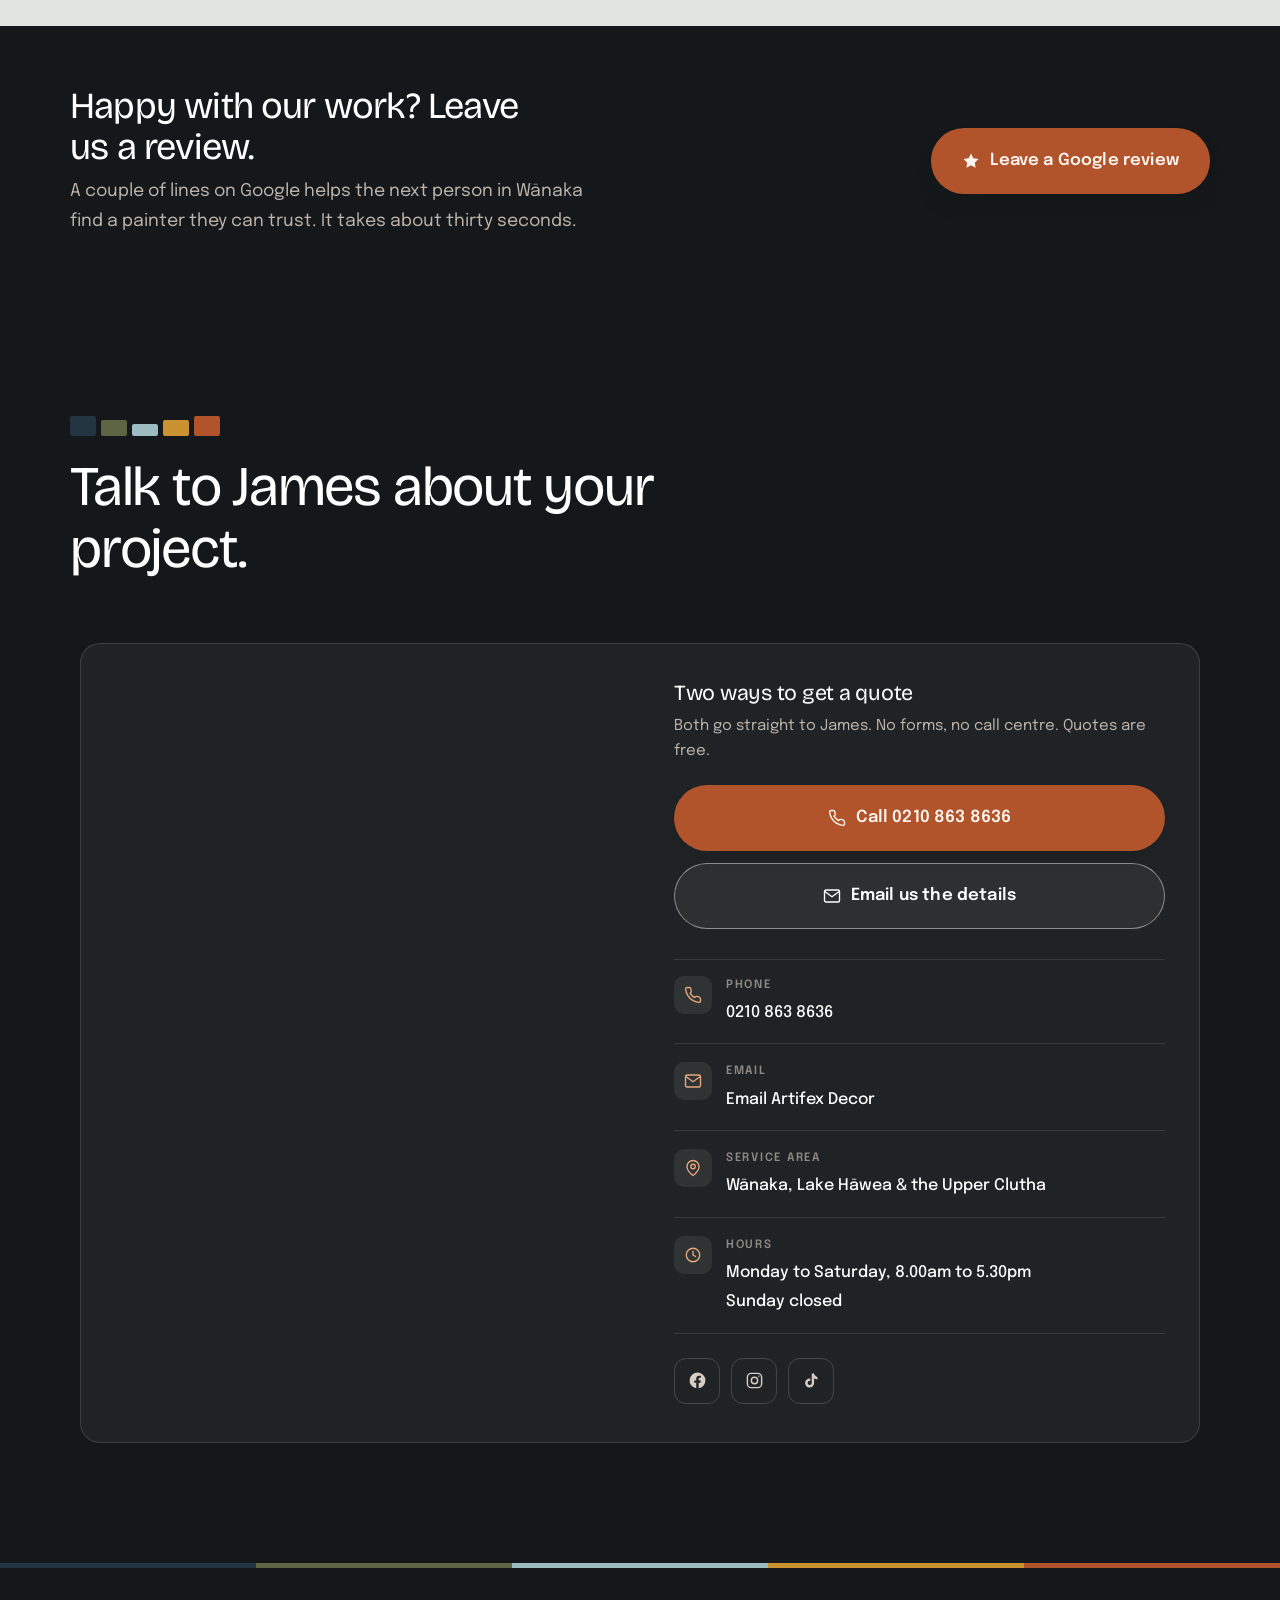
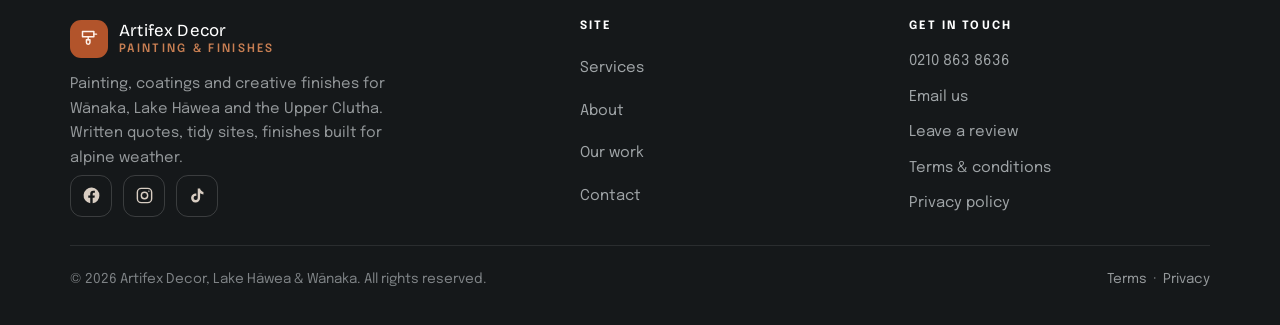
==== commit fcdafab8: "Mobile optimization: 840px WebP variants + srcset/sizes on all images, responsive hero preload Co-Au" ====
--- a/index.html
+++ b/index.html
@@ -17,6 +17,7 @@
 <link rel="preconnect" href="https://fonts.googleapis.com">
 <link rel="preconnect" href="https://fonts.gstatic.com" crossorigin>
 <link href="https://fonts.googleapis.com/css2?family=Bricolage+Grotesque:opsz,wght@12..96,600;12..96,700;12..96,800&family=Epilogue:wght@300;400;500;600;700&display=swap" rel="stylesheet">
+<link rel="preload" as="image" imagesrcset="img/hero-lounge-m.webp 840w, img/hero-lounge.jpg 1900w" imagesizes="100vw" fetchpriority="high">
 <link rel="stylesheet" href="assets/style.css">
 <script type="application/ld+json">
 {
@@ -83,19 +84,19 @@
 <section class="hero" id="top">
   <div class="hero__slides" aria-hidden="true">
     <div class="hero__slide on">
-      <img src="img/hero-lounge.jpg" alt="Repainted lounge with a vaulted ceiling and full height windows" width="1900" height="1425" fetchpriority="high" decoding="async">
+      <img src="img/hero-lounge.jpg" srcset="img/hero-lounge-m.webp 840w, img/hero-lounge.jpg 1900w" sizes="100vw" alt="Repainted lounge with a vaulted ceiling and full height windows" width="1900" height="1425" fetchpriority="high" decoding="async">
     </div>
     <div class="hero__slide">
-      <img src="img/hero-kitchen-charcoal.jpg" alt="Charcoal kitchen cabinetry finished with a timber island" width="1900" height="1425" loading="lazy" decoding="async">
+      <img src="img/hero-kitchen-charcoal.jpg" srcset="img/hero-kitchen-charcoal-m.webp 840w, img/hero-kitchen-charcoal.jpg 1900w" sizes="100vw" alt="Charcoal kitchen cabinetry finished with a timber island" width="1900" height="1425" loading="lazy" decoding="async">
     </div>
     <div class="hero__slide">
-      <img src="img/hero-kitchen-white.jpg" alt="White kitchen and dining space in afternoon sun" width="1900" height="1425" loading="lazy" decoding="async">
+      <img src="img/hero-kitchen-white.jpg" srcset="img/hero-kitchen-white-m.webp 840w, img/hero-kitchen-white.jpg 1900w" sizes="100vw" alt="White kitchen and dining space in afternoon sun" width="1900" height="1425" loading="lazy" decoding="async">
     </div>
     <div class="hero__slide">
-      <img src="img/hero-kitchen-pendants.jpg" alt="Open plan kitchen under pendant lights, freshly painted" width="1900" height="1425" loading="lazy" decoding="async">
+      <img src="img/hero-kitchen-pendants.jpg" srcset="img/hero-kitchen-pendants-m.webp 840w, img/hero-kitchen-pendants.jpg 1900w" sizes="100vw" alt="Open plan kitchen under pendant lights, freshly painted" width="1900" height="1425" loading="lazy" decoding="async">
     </div>
     <div class="hero__slide">
-      <img src="img/hero-kitchen-blue.jpg" alt="Duck egg blue cabinetry hand painted with a timber benchtop" width="1900" height="1425" loading="lazy" decoding="async">
+      <img src="img/hero-kitchen-blue.jpg" srcset="img/hero-kitchen-blue-m.webp 840w, img/hero-kitchen-blue.jpg 1900w" sizes="100vw" alt="Duck egg blue cabinetry hand painted with a timber benchtop" width="1900" height="1425" loading="lazy" decoding="async">
     </div>
   </div>
 
@@ -141,7 +142,7 @@
     <div class="cards">
       <article style="--i:0" class="card reveal">
         <div class="card__img">
-          <img src="img/svc-commercial.jpg" alt="Freshly painted medical centre waiting room in orange and white" width="1100" height="825" loading="lazy" decoding="async">
+          <img src="img/svc-commercial.jpg" srcset="img/svc-commercial-m.webp 840w, img/svc-commercial.jpg 1100w" sizes="(min-width:960px) 33vw, (min-width:600px) 50vw, 100vw" alt="Freshly painted medical centre waiting room in orange and white" width="1100" height="825" loading="lazy" decoding="async">
         </div>
         <div class="card__body">
           <h3>Residential and commercial painting</h3>
@@ -151,7 +152,7 @@
 
       <article style="--i:1" class="card reveal d1">
         <div class="card__img">
-          <img src="img/svc-exterior.jpg" alt="Repainted pale blue weatherboard bungalow with crisp white window trim" width="1100" height="825" loading="lazy" decoding="async">
+          <img src="img/svc-exterior.jpg" srcset="img/svc-exterior-m.webp 840w, img/svc-exterior.jpg 1100w" sizes="(min-width:960px) 33vw, (min-width:600px) 50vw, 100vw" alt="Repainted pale blue weatherboard bungalow with crisp white window trim" width="1100" height="825" loading="lazy" decoding="async">
         </div>
         <div class="card__body">
           <h3>Interior and exterior repaints</h3>
@@ -161,7 +162,7 @@
 
       <article style="--i:2" class="card reveal d2">
         <div class="card__img">
-          <img src="img/work-kitchen-pendants.jpg" alt="New kitchen interior painted in crisp white with amber pendant lights" width="1100" height="825" loading="lazy" decoding="async">
+          <img src="img/work-kitchen-pendants.jpg" srcset="img/work-kitchen-pendants-m.webp 840w, img/work-kitchen-pendants.jpg 1100w" sizes="(min-width:960px) 33vw, (min-width:600px) 50vw, 100vw" alt="New kitchen interior painted in crisp white with amber pendant lights" width="1100" height="825" loading="lazy" decoding="async">
         </div>
         <div class="card__body">
           <h3>New builds and full-property projects</h3>
@@ -171,7 +172,7 @@
 
       <article style="--i:3" class="card reveal">
         <div class="card__img">
-          <img src="img/hero-stucco.jpg" alt="Repainted plaster home with fresh grey walls and a dark garage door" width="1100" height="825" loading="lazy" decoding="async">
+          <img src="img/hero-stucco.jpg" srcset="img/hero-stucco-m.webp 840w, img/hero-stucco.jpg 1100w" sizes="(min-width:960px) 33vw, (min-width:600px) 50vw, 100vw" alt="Repainted plaster home with fresh grey walls and a dark garage door" width="1100" height="825" loading="lazy" decoding="async">
         </div>
         <div class="card__body">
           <h3>Roof spraying and specialist coatings</h3>
@@ -181,7 +182,7 @@
 
       <article style="--i:4" class="card reveal d1">
         <div class="card__img">
-          <img src="img/hero-villa.jpg" alt="Freshly repainted villa with a full length veranda and solar panels" width="1100" height="825" loading="lazy" decoding="async">
+          <img src="img/hero-villa.jpg" srcset="img/hero-villa-m.webp 840w, img/hero-villa.jpg 1100w" sizes="(min-width:960px) 33vw, (min-width:600px) 50vw, 100vw" alt="Freshly repainted villa with a full length veranda and solar panels" width="1100" height="825" loading="lazy" decoding="async">
         </div>
         <div class="card__body">
           <h3>Timber, cedar and deck finishes</h3>
@@ -191,7 +192,7 @@
 
       <article style="--i:5" class="card reveal d2">
         <div class="card__img">
-          <img src="img/svc-interior.jpg" alt="Deep navy feature wall painted in an open plan living room" width="1100" height="825" loading="lazy" decoding="async">
+          <img src="img/svc-interior.jpg" srcset="img/svc-interior-m.webp 840w, img/svc-interior.jpg 1100w" sizes="(min-width:960px) 33vw, (min-width:600px) 50vw, 100vw" alt="Deep navy feature wall painted in an open plan living room" width="1100" height="825" loading="lazy" decoding="async">
         </div>
         <div class="card__body">
           <h3>Decorative and textured finishes</h3>
@@ -201,7 +202,7 @@
 
       <article style="--i:6" class="card reveal">
         <div class="card__img">
-          <img src="img/svc-prep.jpg" alt="Olive feature wall mid job with timber and materials staged on the floor" width="1100" height="825" loading="lazy" decoding="async">
+          <img src="img/svc-prep.jpg" srcset="img/svc-prep-m.webp 840w, img/svc-prep.jpg 1100w" sizes="(min-width:960px) 33vw, (min-width:600px) 50vw, 100vw" alt="Olive feature wall mid job with timber and materials staged on the floor" width="1100" height="825" loading="lazy" decoding="async">
         </div>
         <div class="card__body">
           <h3>Bespoke feature walls and murals</h3>
@@ -211,7 +212,7 @@
 
       <article style="--i:7" class="card reveal d1">
         <div class="card__img">
-          <img src="img/art-alpine-lake.webp" alt="Commissioned canvas of snow-capped peaks reflected in an alpine lake" width="1200" height="900" loading="lazy" decoding="async">
+          <img src="img/art-alpine-lake.webp" srcset="img/art-alpine-lake-m.webp 840w, img/art-alpine-lake.webp 1200w" sizes="(min-width:960px) 33vw, (min-width:600px) 50vw, 100vw" alt="Commissioned canvas of snow-capped peaks reflected in an alpine lake" width="1200" height="900" loading="lazy" decoding="async">
         </div>
         <div class="card__body">
           <h3>Commissioned artwork</h3>
@@ -221,7 +222,7 @@
 
       <article style="--i:8" class="card reveal d2">
         <div class="card__img">
-          <img src="img/svc-colour.jpg" alt="Kitchen cabinetry hand painted in a soft duck egg blue" width="1100" height="825" loading="lazy" decoding="async">
+          <img src="img/svc-colour.jpg" srcset="img/svc-colour-m.webp 840w, img/svc-colour.jpg 1100w" sizes="(min-width:960px) 33vw, (min-width:600px) 50vw, 100vw" alt="Kitchen cabinetry hand painted in a soft duck egg blue" width="1100" height="825" loading="lazy" decoding="async">
         </div>
         <div class="card__body">
           <h3>Preparation, repairs and colour advice</h3>
@@ -237,7 +238,7 @@
   <div class="wrap">
     <div class="split">
       <div class="figure reveal">
-        <img src="img/about-lounge.jpg" alt="Finished lounge with fresh white walls and a big gable end window" width="1300" height="975" loading="lazy" decoding="async">
+        <img src="img/about-lounge.jpg" srcset="img/about-lounge-m.webp 840w, img/about-lounge.jpg 1300w" sizes="(min-width:820px) 50vw, 100vw" alt="Finished lounge with fresh white walls and a big gable end window" width="1300" height="975" loading="lazy" decoding="async">
         <span class="figure__tag">Wānaka &amp; Hāwea</span>
       </div>
       <div class="reveal d1">
@@ -268,9 +269,9 @@
     <p class="artintro reveal">Artifex Decor creates individually commissioned artwork on canvas or painted directly onto suitable interior walls. From recognisable W&#257;naka landscapes and mountain scenery to expressive contemporary designs, each piece is developed to complement its surroundings and reflect something meaningful to the customer.</p>
 
     <div class="artgrid reveal">
-      <figure><img src="img/art-lake-willow.webp" alt="Commissioned canvas of a willow-lined lake edge hung above a timber sideboard" width="1200" height="900" loading="lazy" decoding="async"></figure>
-      <figure><img src="img/art-lake-tree.webp" alt="Commissioned canvas of a lake shore and old tree, displayed at scale in a living room" width="1200" height="960" loading="lazy" decoding="async"></figure>
-      <figure><img src="img/art-alpine-lake.webp" alt="Commissioned canvas of snow-capped peaks reflected in an alpine lake" width="1200" height="900" loading="lazy" decoding="async"></figure>
+      <figure><img src="img/art-lake-willow.webp" srcset="img/art-lake-willow-m.webp 840w, img/art-lake-willow.webp 1200w" sizes="(min-width:960px) 33vw, 100vw" alt="Commissioned canvas of a willow-lined lake edge hung above a timber sideboard" width="1200" height="900" loading="lazy" decoding="async"></figure>
+      <figure><img src="img/art-lake-tree.webp" srcset="img/art-lake-tree-m.webp 840w, img/art-lake-tree.webp 1200w" sizes="(min-width:960px) 33vw, 100vw" alt="Commissioned canvas of a lake shore and old tree, displayed at scale in a living room" width="1200" height="960" loading="lazy" decoding="async"></figure>
+      <figure><img src="img/art-alpine-lake.webp" srcset="img/art-alpine-lake-m.webp 840w, img/art-alpine-lake.webp 1200w" sizes="(min-width:960px) 33vw, 100vw" alt="Commissioned canvas of snow-capped peaks reflected in an alpine lake" width="1200" height="900" loading="lazy" decoding="async"></figure>
     </div>
 
     <div class="artcols">
@@ -305,19 +306,19 @@
 
     <div class="fingrid">
       <figure class="fincard reveal">
-        <img src="img/fin-woodland-mist.webp" alt="Woodland Mist finish in blended olive and grey-green tones on a living room wall" width="1200" height="900" loading="lazy" decoding="async">
+        <img src="img/fin-woodland-mist.webp" srcset="img/fin-woodland-mist-m.webp 840w, img/fin-woodland-mist.webp 1200w" sizes="(min-width:820px) 50vw, 100vw" alt="Woodland Mist finish in blended olive and grey-green tones on a living room wall" width="1200" height="900" loading="lazy" decoding="async">
         <figcaption><h3>Woodland Mist</h3><p>Deep olive and smoky grey-green tones are softly blended to create an organic, atmospheric finish. Layered glazing and gentle cloth work produce subtle movement reminiscent of weathered stone and natural landscapes.</p></figcaption>
       </figure>
       <figure class="fincard reveal d1">
-        <img src="img/fin-burnished-clay.webp" alt="Burnished Clay finish in warm terracotta tones behind a bed" width="1200" height="900" loading="lazy" decoding="async">
+        <img src="img/fin-burnished-clay.webp" srcset="img/fin-burnished-clay-m.webp 840w, img/fin-burnished-clay.webp 1200w" sizes="(min-width:820px) 50vw, 100vw" alt="Burnished Clay finish in warm terracotta tones behind a bed" width="1200" height="900" loading="lazy" decoding="async">
         <figcaption><h3>Burnished Clay</h3><p>Warm clay, terracotta and muted sandstone tones are applied in broad, overlapping brush movements. The result is an earthy, handcrafted finish with the warmth and character of traditional limewash.</p></figcaption>
       </figure>
       <figure class="fincard reveal">
-        <img src="img/fin-midnight-suede.webp" alt="Midnight Suede finish in stormy blue-grey and charcoal tones" width="1200" height="900" loading="lazy" decoding="async">
+        <img src="img/fin-midnight-suede.webp" srcset="img/fin-midnight-suede-m.webp 840w, img/fin-midnight-suede.webp 1200w" sizes="(min-width:820px) 50vw, 100vw" alt="Midnight Suede finish in stormy blue-grey and charcoal tones" width="1200" height="900" loading="lazy" decoding="async">
         <figcaption><h3>Midnight Suede</h3><p>Stormy blue-grey and charcoal-slate tones are softly worked together using cloth and chamois techniques. This creates a rich, clouded finish with a quiet, suede-like appearance, ideal for a dramatic feature wall.</p></figcaption>
       </figure>
       <figure class="fincard reveal d1">
-        <img src="img/fin-silver-linen.webp" alt="Silver Linen finish in warm white and pearl grey with a fine linen texture" width="1200" height="900" loading="lazy" decoding="async">
+        <img src="img/fin-silver-linen.webp" srcset="img/fin-silver-linen-m.webp 840w, img/fin-silver-linen.webp 1200w" sizes="(min-width:820px) 50vw, 100vw" alt="Silver Linen finish in warm white and pearl grey with a fine linen texture" width="1200" height="900" loading="lazy" decoding="async">
         <figcaption><h3>Silver Linen</h3><p>Warm white and delicate pearl-grey glazes are cross-dragged with a soft brush to produce a fine, linen-inspired texture. Light and understated, this finish adds detail and sophistication without overpowering the room.</p></figcaption>
       </figure>
     </div>
@@ -427,18 +428,18 @@
       </a>
     </div>
     <div class="masonry reveal">
-      <figure><img src="img/about-lounge.jpg" alt="Finished living room with fresh white walls and a full height gable window" width="1300" height="975" loading="lazy" decoding="async"></figure>
-      <figure><img src="img/work-kitchen-charcoal.jpg" alt="Modern dark kitchen in charcoal with timber features and a finished living space" width="1100" height="825" loading="lazy" decoding="async"></figure>
-      <figure><img src="img/work-kitchen-white.jpg" alt="Bright white kitchen and dining area after an interior repaint" width="1100" height="825" loading="lazy" decoding="async"></figure>
-      <figure><img src="img/work-kitchen-pendants.jpg" alt="Bright white kitchen and living area with amber pendant lights" width="1100" height="825" loading="lazy" decoding="async"></figure>
-      <figure><img src="img/work-bathroom.jpg" alt="Finished bathroom with a clean white painted ceiling over grey tile" width="1100" height="1420" loading="lazy" decoding="async"></figure>
-      <figure><img src="img/work-lounge.jpg" alt="Repainted lounge in soft neutrals with fresh white doors and trim" width="1100" height="825" loading="lazy" decoding="async"></figure>
-      <figure><img src="img/svc-interior.jpg" alt="Deep navy feature wall in a completed open plan living room" width="1100" height="655" loading="lazy" decoding="async"></figure>
-      <figure><img src="img/svc-colour.jpg" alt="Kitchen cabinetry hand painted in a soft duck egg blue" width="1100" height="825" loading="lazy" decoding="async"></figure>
-      <figure><img src="img/hero-commercial.jpg" alt="Completed medical centre waiting room painted in orange and white" width="1448" height="1086" loading="lazy" decoding="async"></figure>
-      <figure><img src="img/hero-stucco.jpg" alt="Repainted plaster home with fresh grey walls and a dark garage door" width="1900" height="1425" loading="lazy" decoding="async"></figure>
-      <figure><img src="img/hero-villa.jpg" alt="Freshly repainted villa with a full length veranda and solar panels" width="1900" height="1425" loading="lazy" decoding="async"></figure>
-      <figure><img src="img/svc-prep.jpg" alt="Preparation under way, feature wall coated with materials staged on the floor" width="1100" height="825" loading="lazy" decoding="async"></figure>
+      <figure><img src="img/about-lounge.jpg" srcset="img/about-lounge-m.webp 840w, img/about-lounge.jpg 1300w" sizes="(min-width:960px) 33vw, (min-width:600px) 50vw, 100vw" alt="Finished living room with fresh white walls and a full height gable window" width="1300" height="975" loading="lazy" decoding="async"></figure>
+      <figure><img src="img/work-kitchen-charcoal.jpg" srcset="img/work-kitchen-charcoal-m.webp 840w, img/work-kitchen-charcoal.jpg 1100w" sizes="(min-width:960px) 33vw, (min-width:600px) 50vw, 100vw" alt="Modern dark kitchen in charcoal with timber features and a finished living space" width="1100" height="825" loading="lazy" decoding="async"></figure>
+      <figure><img src="img/work-kitchen-white.jpg" srcset="img/work-kitchen-white-m.webp 840w, img/work-kitchen-white.jpg 1100w" sizes="(min-width:960px) 33vw, (min-width:600px) 50vw, 100vw" alt="Bright white kitchen and dining area after an interior repaint" width="1100" height="825" loading="lazy" decoding="async"></figure>
+      <figure><img src="img/work-kitchen-pendants.jpg" srcset="img/work-kitchen-pendants-m.webp 840w, img/work-kitchen-pendants.jpg 1100w" sizes="(min-width:960px) 33vw, (min-width:600px) 50vw, 100vw" alt="Bright white kitchen and living area with amber pendant lights" width="1100" height="825" loading="lazy" decoding="async"></figure>
+      <figure><img src="img/work-bathroom.jpg" srcset="img/work-bathroom-m.webp 840w, img/work-bathroom.jpg 1100w" sizes="(min-width:960px) 33vw, (min-width:600px) 50vw, 100vw" alt="Finished bathroom with a clean white painted ceiling over grey tile" width="1100" height="1420" loading="lazy" decoding="async"></figure>
+      <figure><img src="img/work-lounge.jpg" srcset="img/work-lounge-m.webp 840w, img/work-lounge.jpg 1100w" sizes="(min-width:960px) 33vw, (min-width:600px) 50vw, 100vw" alt="Repainted lounge in soft neutrals with fresh white doors and trim" width="1100" height="825" loading="lazy" decoding="async"></figure>
+      <figure><img src="img/svc-interior.jpg" srcset="img/svc-interior-m.webp 840w, img/svc-interior.jpg 1100w" sizes="(min-width:960px) 33vw, (min-width:600px) 50vw, 100vw" alt="Deep navy feature wall in a completed open plan living room" width="1100" height="655" loading="lazy" decoding="async"></figure>
+      <figure><img src="img/svc-colour.jpg" srcset="img/svc-colour-m.webp 840w, img/svc-colour.jpg 1100w" sizes="(min-width:960px) 33vw, (min-width:600px) 50vw, 100vw" alt="Kitchen cabinetry hand painted in a soft duck egg blue" width="1100" height="825" loading="lazy" decoding="async"></figure>
+      <figure><img src="img/hero-commercial.jpg" srcset="img/hero-commercial-m.webp 840w, img/hero-commercial.jpg 1448w" sizes="(min-width:960px) 33vw, (min-width:600px) 50vw, 100vw" alt="Completed medical centre waiting room painted in orange and white" width="1448" height="1086" loading="lazy" decoding="async"></figure>
+      <figure><img src="img/hero-stucco.jpg" srcset="img/hero-stucco-m.webp 840w, img/hero-stucco.jpg 1900w" sizes="(min-width:960px) 33vw, (min-width:600px) 50vw, 100vw" alt="Repainted plaster home with fresh grey walls and a dark garage door" width="1900" height="1425" loading="lazy" decoding="async"></figure>
+      <figure><img src="img/hero-villa.jpg" srcset="img/hero-villa-m.webp 840w, img/hero-villa.jpg 1900w" sizes="(min-width:960px) 33vw, (min-width:600px) 50vw, 100vw" alt="Freshly repainted villa with a full length veranda and solar panels" width="1900" height="1425" loading="lazy" decoding="async"></figure>
+      <figure><img src="img/svc-prep.jpg" srcset="img/svc-prep-m.webp 840w, img/svc-prep.jpg 1100w" sizes="(min-width:960px) 33vw, (min-width:600px) 50vw, 100vw" alt="Preparation under way, feature wall coated with materials staged on the floor" width="1100" height="825" loading="lazy" decoding="async"></figure>
     </div>
     <div class="reviews__foot reveal">
       <a class="btn btn--ink" href="gallery.html">View the full gallery
@@ -459,12 +460,12 @@
     <div class="beforegrid reveal">
       <figure class="ba">
         <span class="ba__tag">Before</span>
-        <img src="img/hero-weatherboard.jpg" alt="Weathered white weatherboard house before repainting, with tired paintwork and a mountain backdrop" width="1900" height="1425" loading="lazy" decoding="async">
+        <img src="img/hero-weatherboard.jpg" srcset="img/hero-weatherboard-m.webp 840w, img/hero-weatherboard.jpg 1900w" sizes="(min-width:760px) 50vw, 100vw" alt="Weathered white weatherboard house before repainting, with tired paintwork and a mountain backdrop" width="1900" height="1425" loading="lazy" decoding="async">
         <figcaption>Weathered white weatherboard, waiting on a wash and full repaint.</figcaption>
       </figure>
       <figure class="ba">
         <span class="ba__tag">Before</span>
-        <img src="img/svc-timber.jpg" alt="Mustard coloured exterior alongside dark stained cladding before recoating" width="1100" height="619" loading="lazy" decoding="async">
+        <img src="img/svc-timber.jpg" srcset="img/svc-timber-m.webp 840w, img/svc-timber.jpg 1100w" sizes="(min-width:760px) 50vw, 100vw" alt="Mustard coloured exterior alongside dark stained cladding before recoating" width="1100" height="619" loading="lazy" decoding="async">
         <figcaption>Mustard exterior beside stained cladding, both due for recoating.</figcaption>
       </figure>
     </div>
--- a/assets/style.css
+++ b/assets/style.css
@@ -171,7 +171,7 @@
 .nav__call:hover{background:var(--clay-2);transform:translateY(-1px)}
 .nav__call .lbl{display:none}
 
-.nav--solid{background:rgba(248,243,235,.95);backdrop-filter:blur(12px);box-shadow:0 1px 0 var(--line)}
+.nav--solid{background:rgb(249,245,238);box-shadow:0 1px 0 var(--line)}
 
 .burger{
   width:46px;height:46px;border-radius:12px;border:1px solid rgba(255,255,255,.32);
@@ -578,9 +578,9 @@
 .card--art .card__img--art svg{width:74px;height:74px}
 
 /* before photographs */
-.beforegrid{display:grid;grid-template-columns:1fr;gap:20px}
+.beforegrid{display:grid;grid-template-columns:1fr;gap:20px;align-items:start}
 .ba{position:relative;margin:0;border-radius:var(--r-lg);overflow:hidden;border:1px solid var(--line);background:var(--white)}
-.ba img{width:100%;aspect-ratio:4/3;object-fit:cover;display:block;filter:saturate(.82) contrast(1.06)}
+.ba img{width:100%;height:auto;aspect-ratio:3/2;object-fit:cover;display:block;filter:saturate(.82) contrast(1.06)}
 .ba__tag{
   position:absolute;top:14px;left:14px;z-index:2;
   background:var(--ink);color:var(--bone);border-radius:999px;
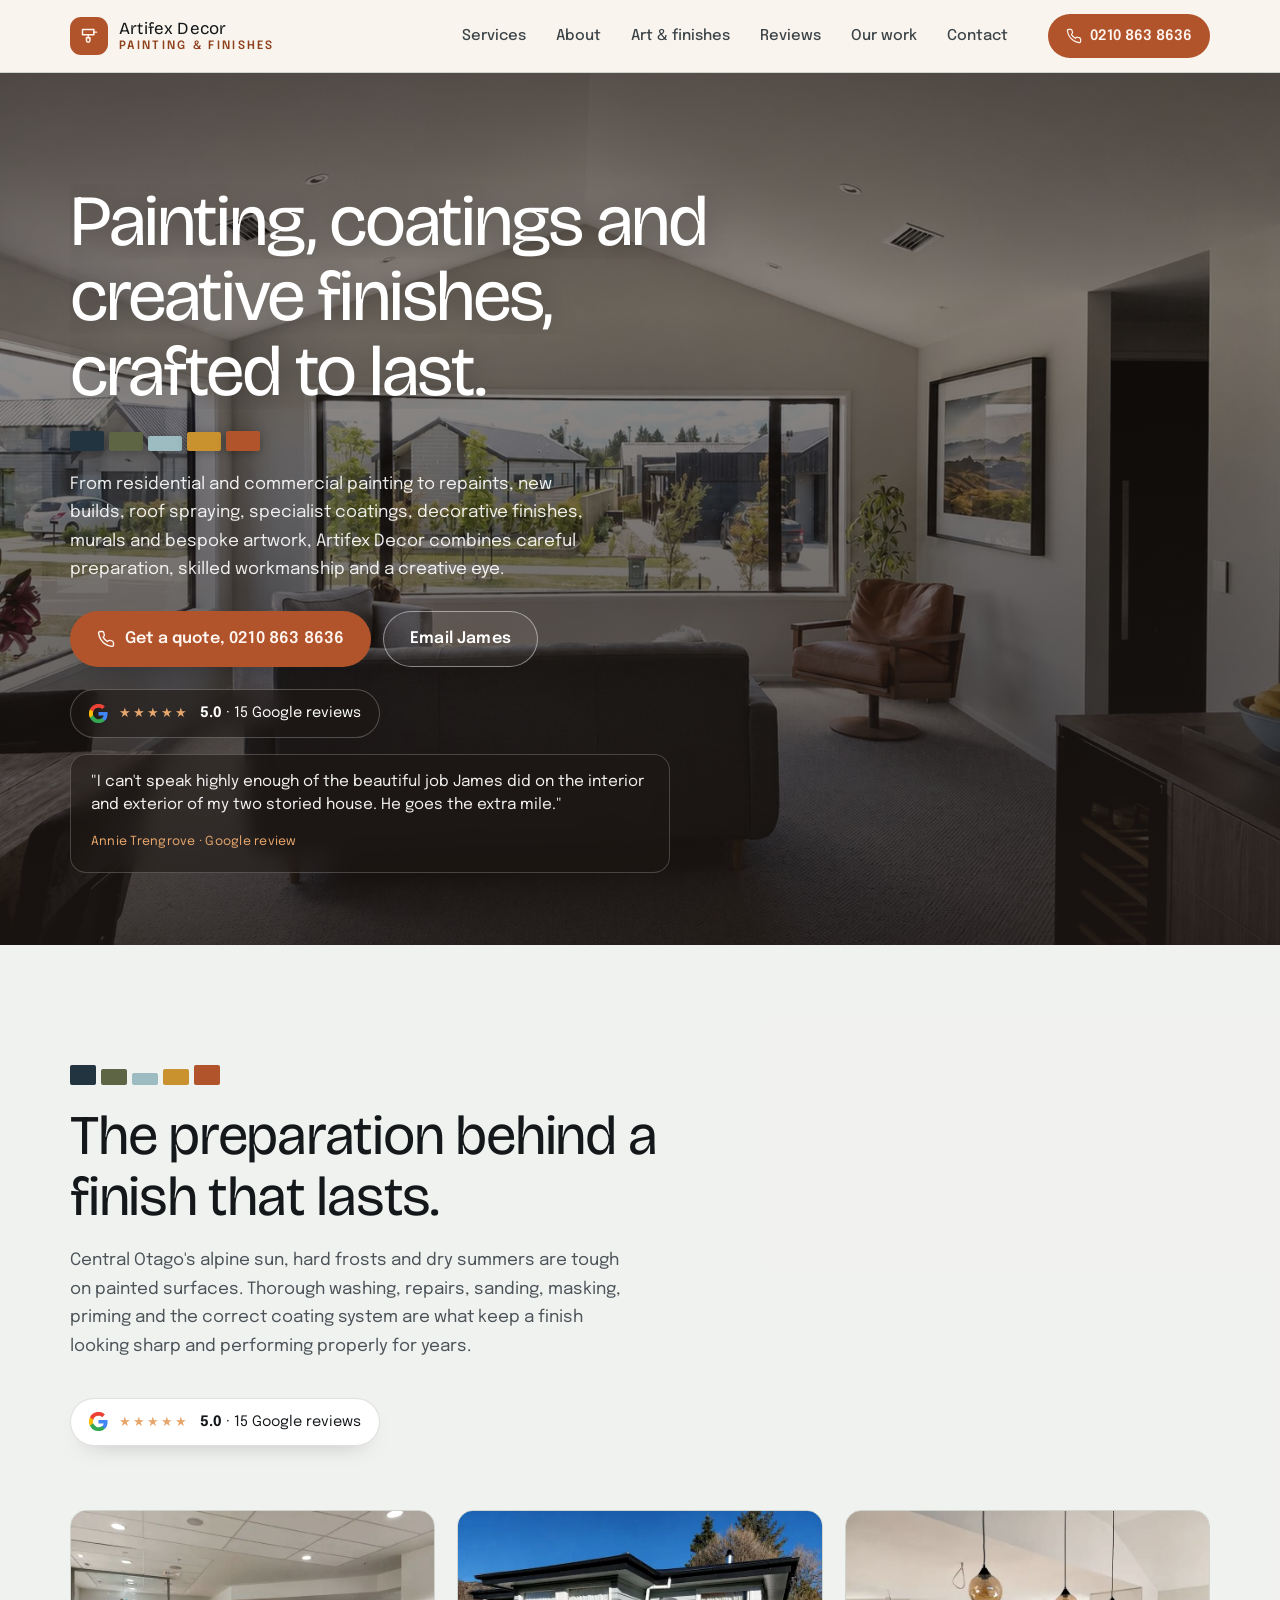
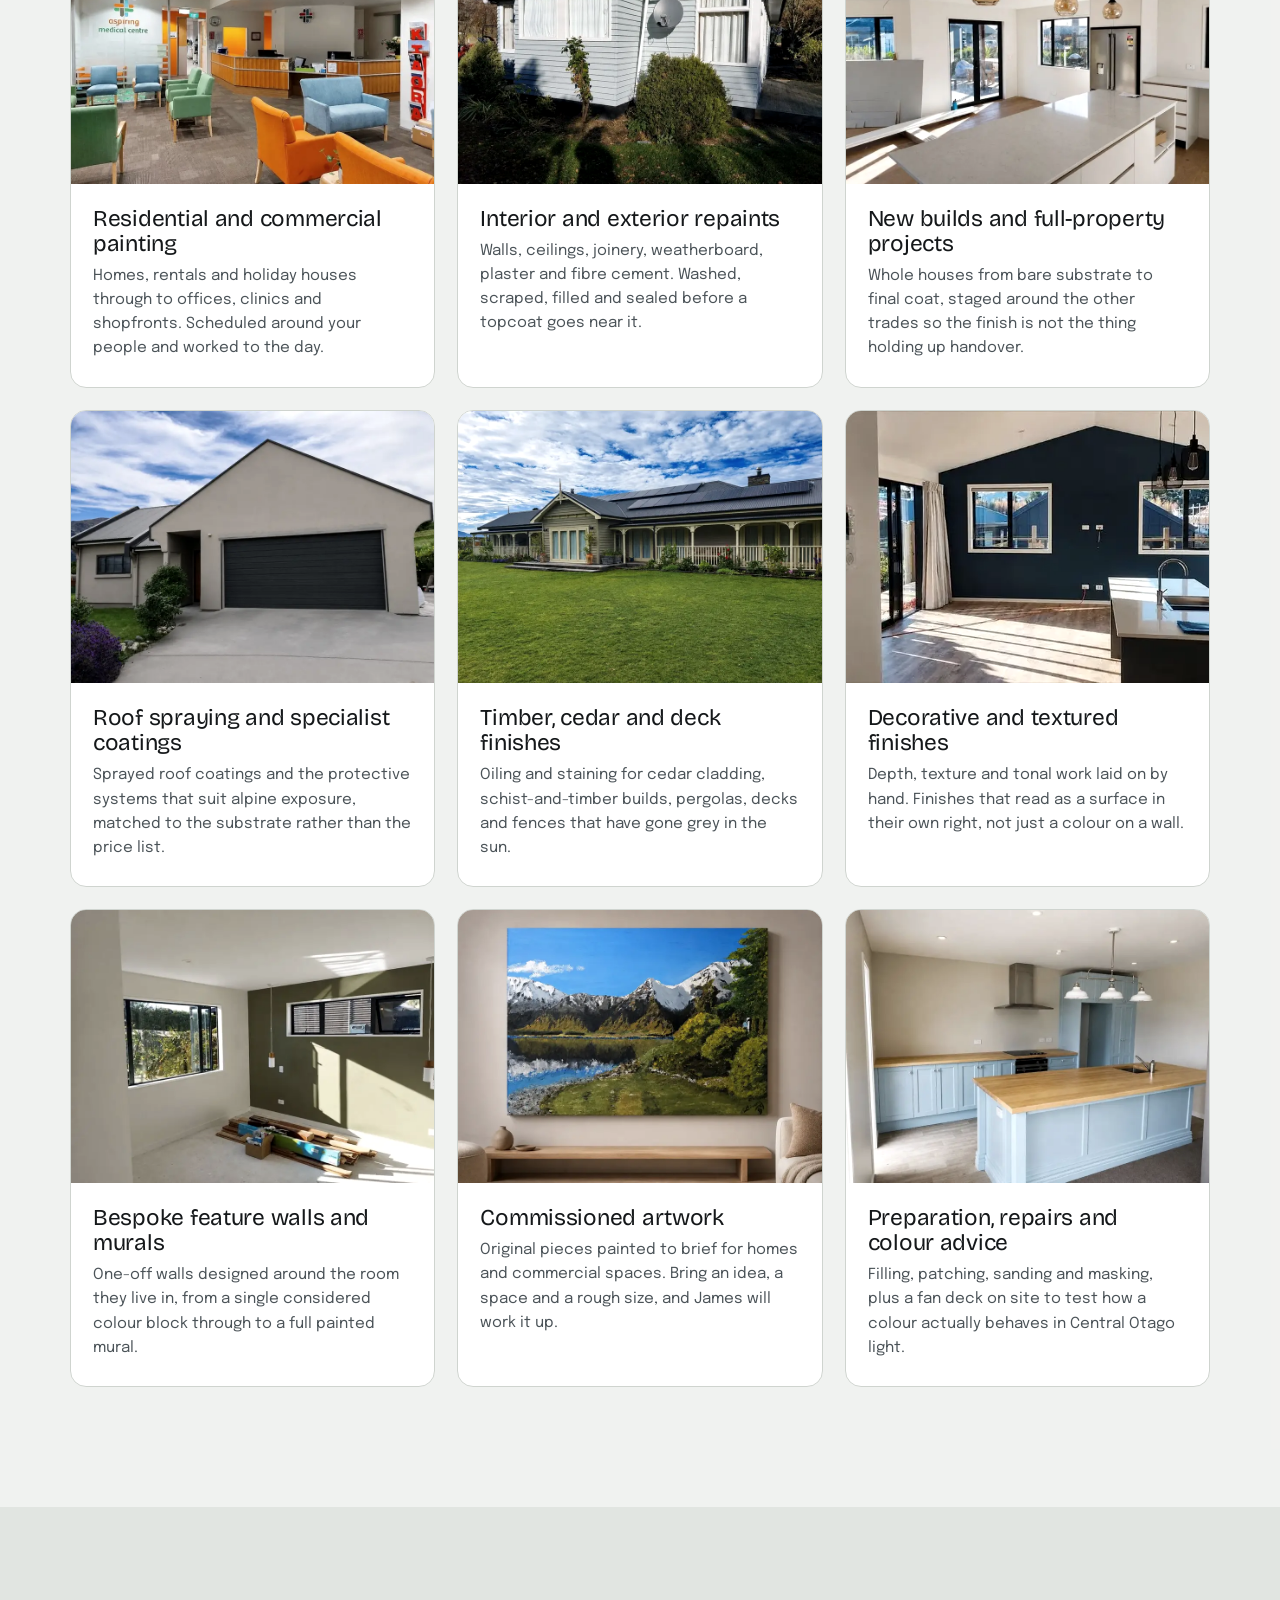
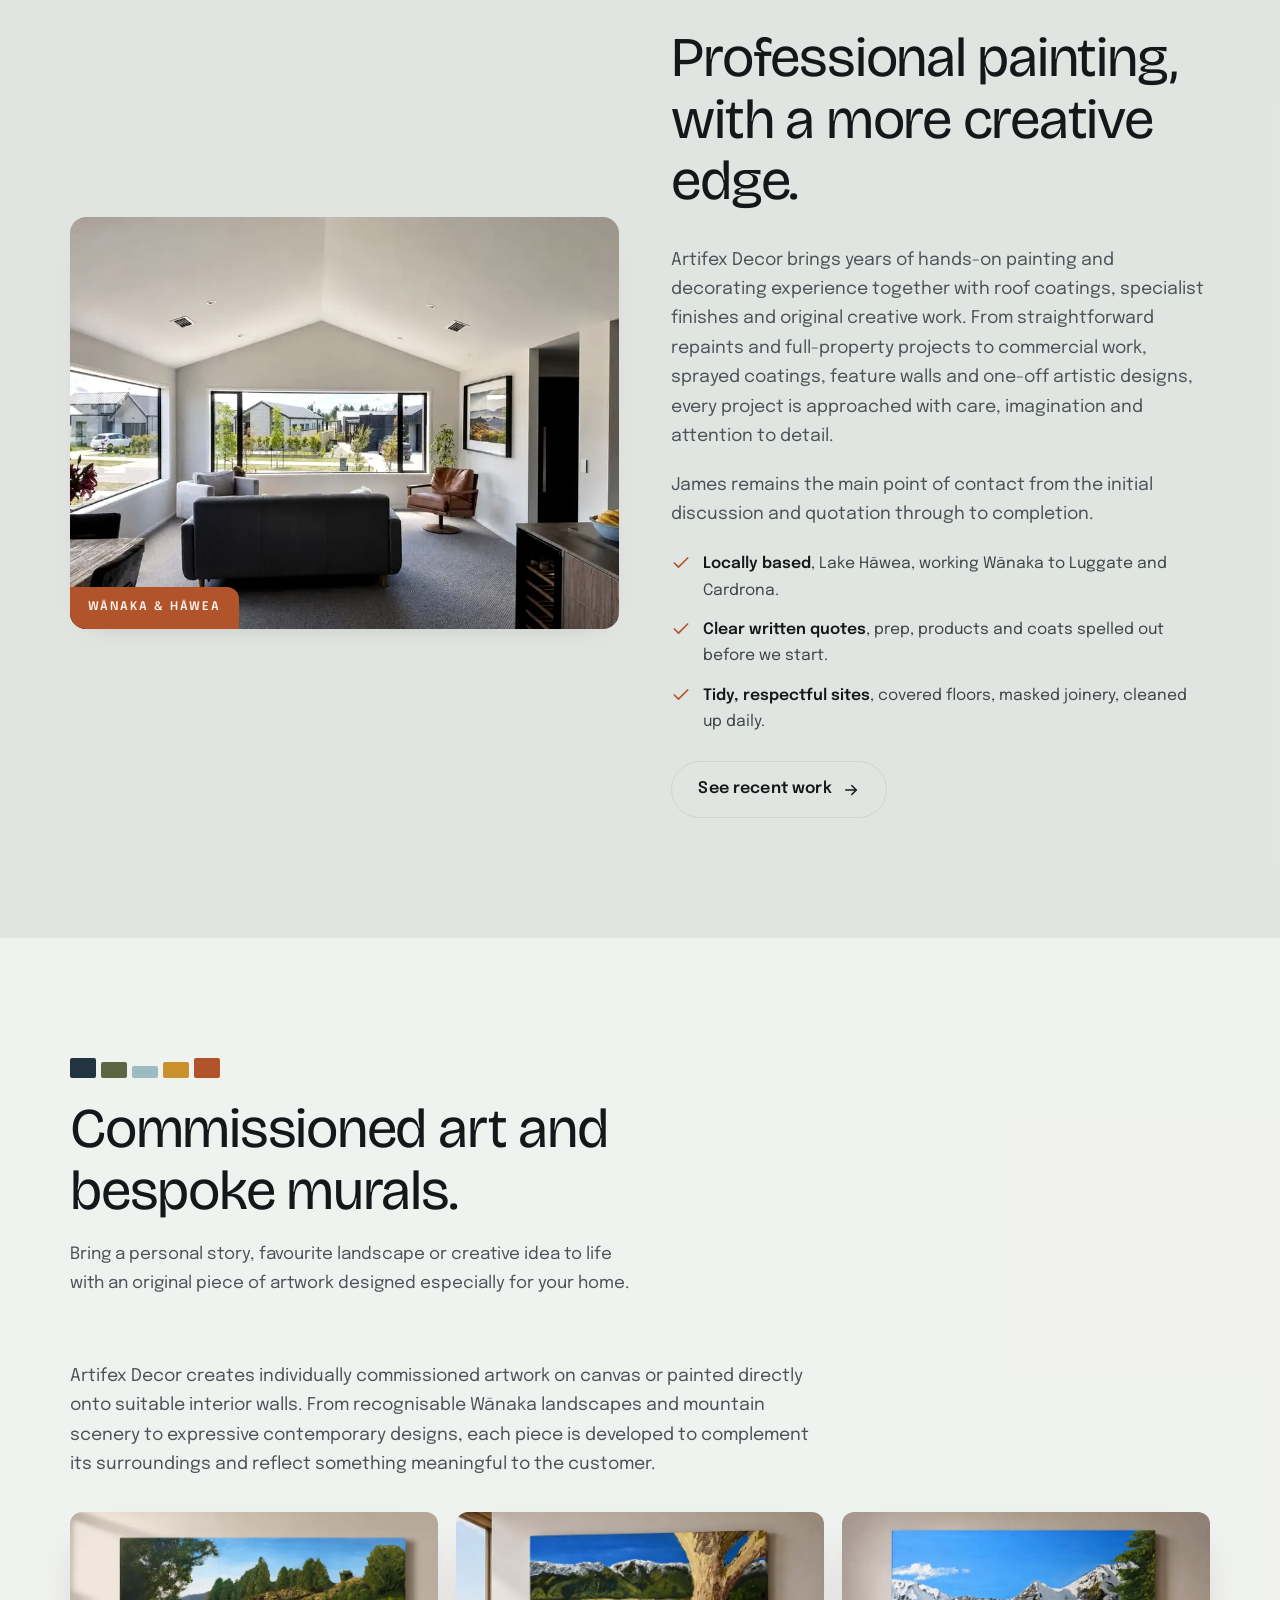
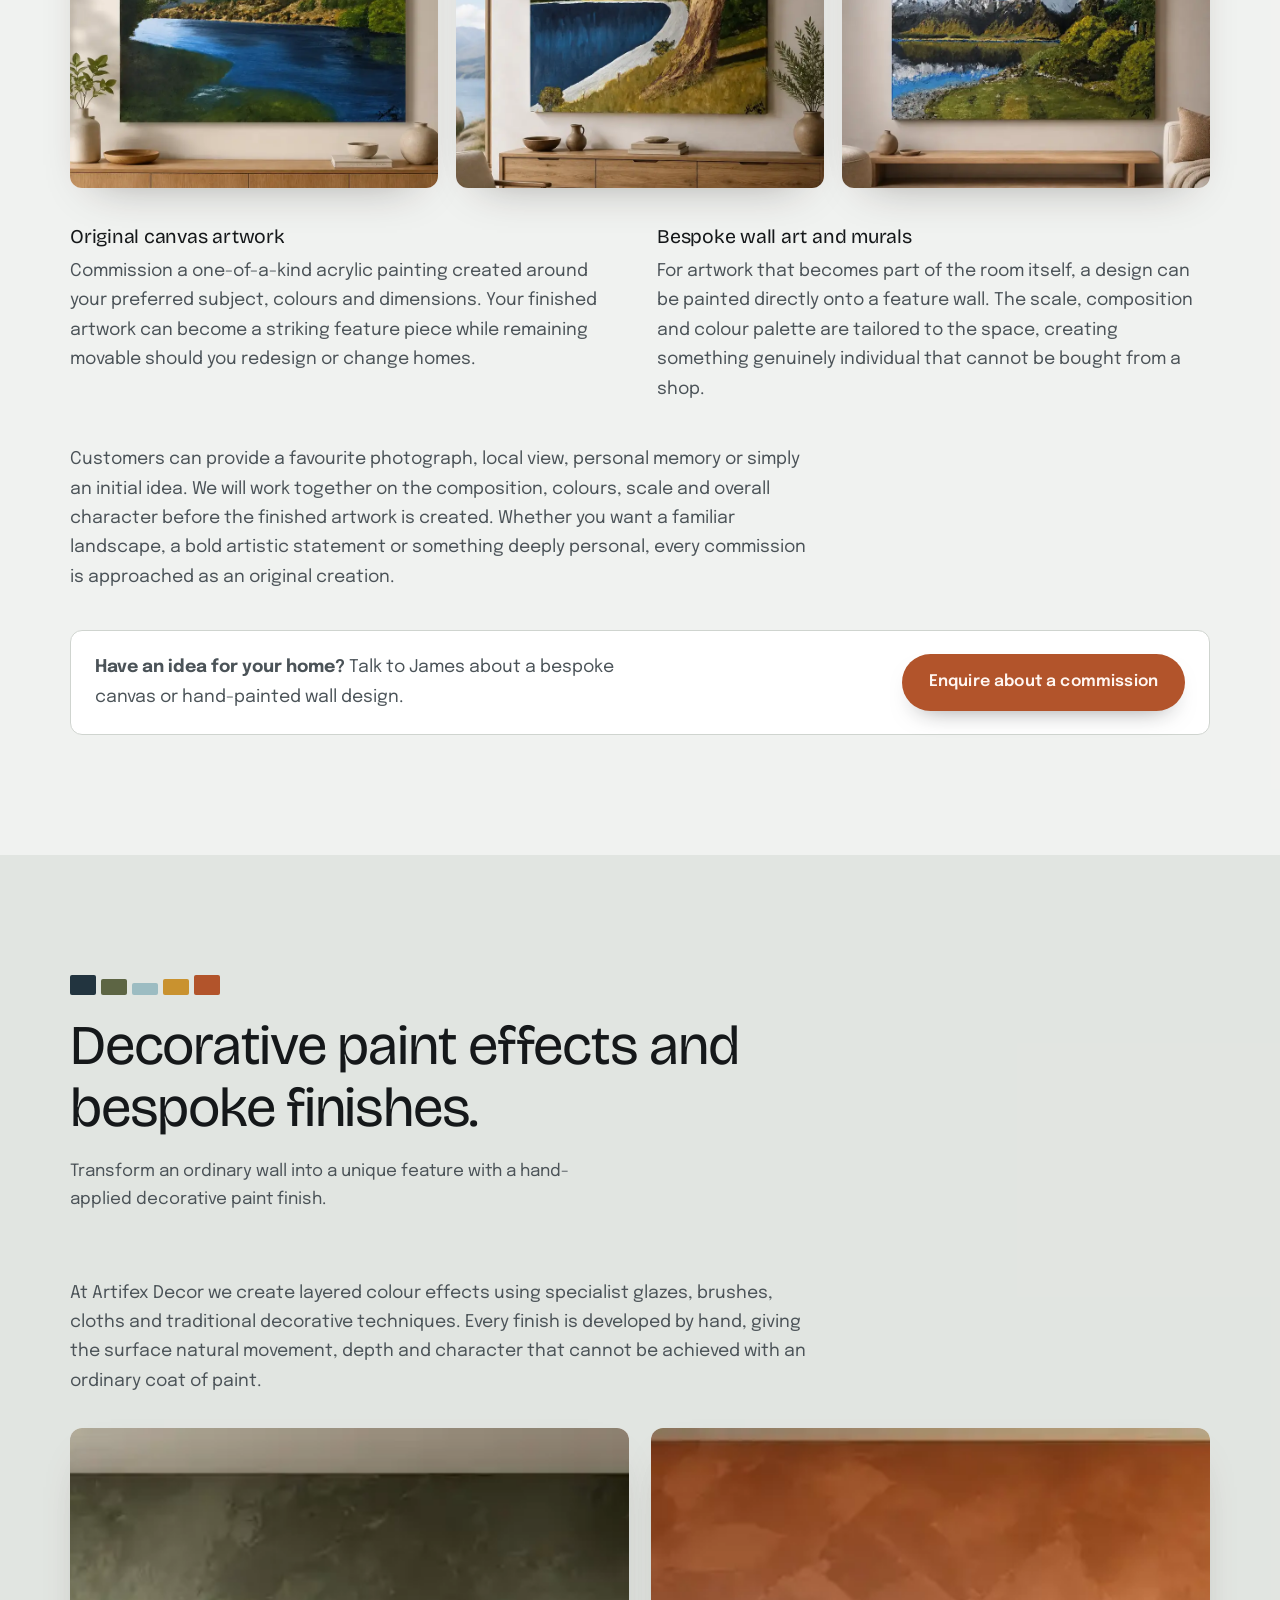
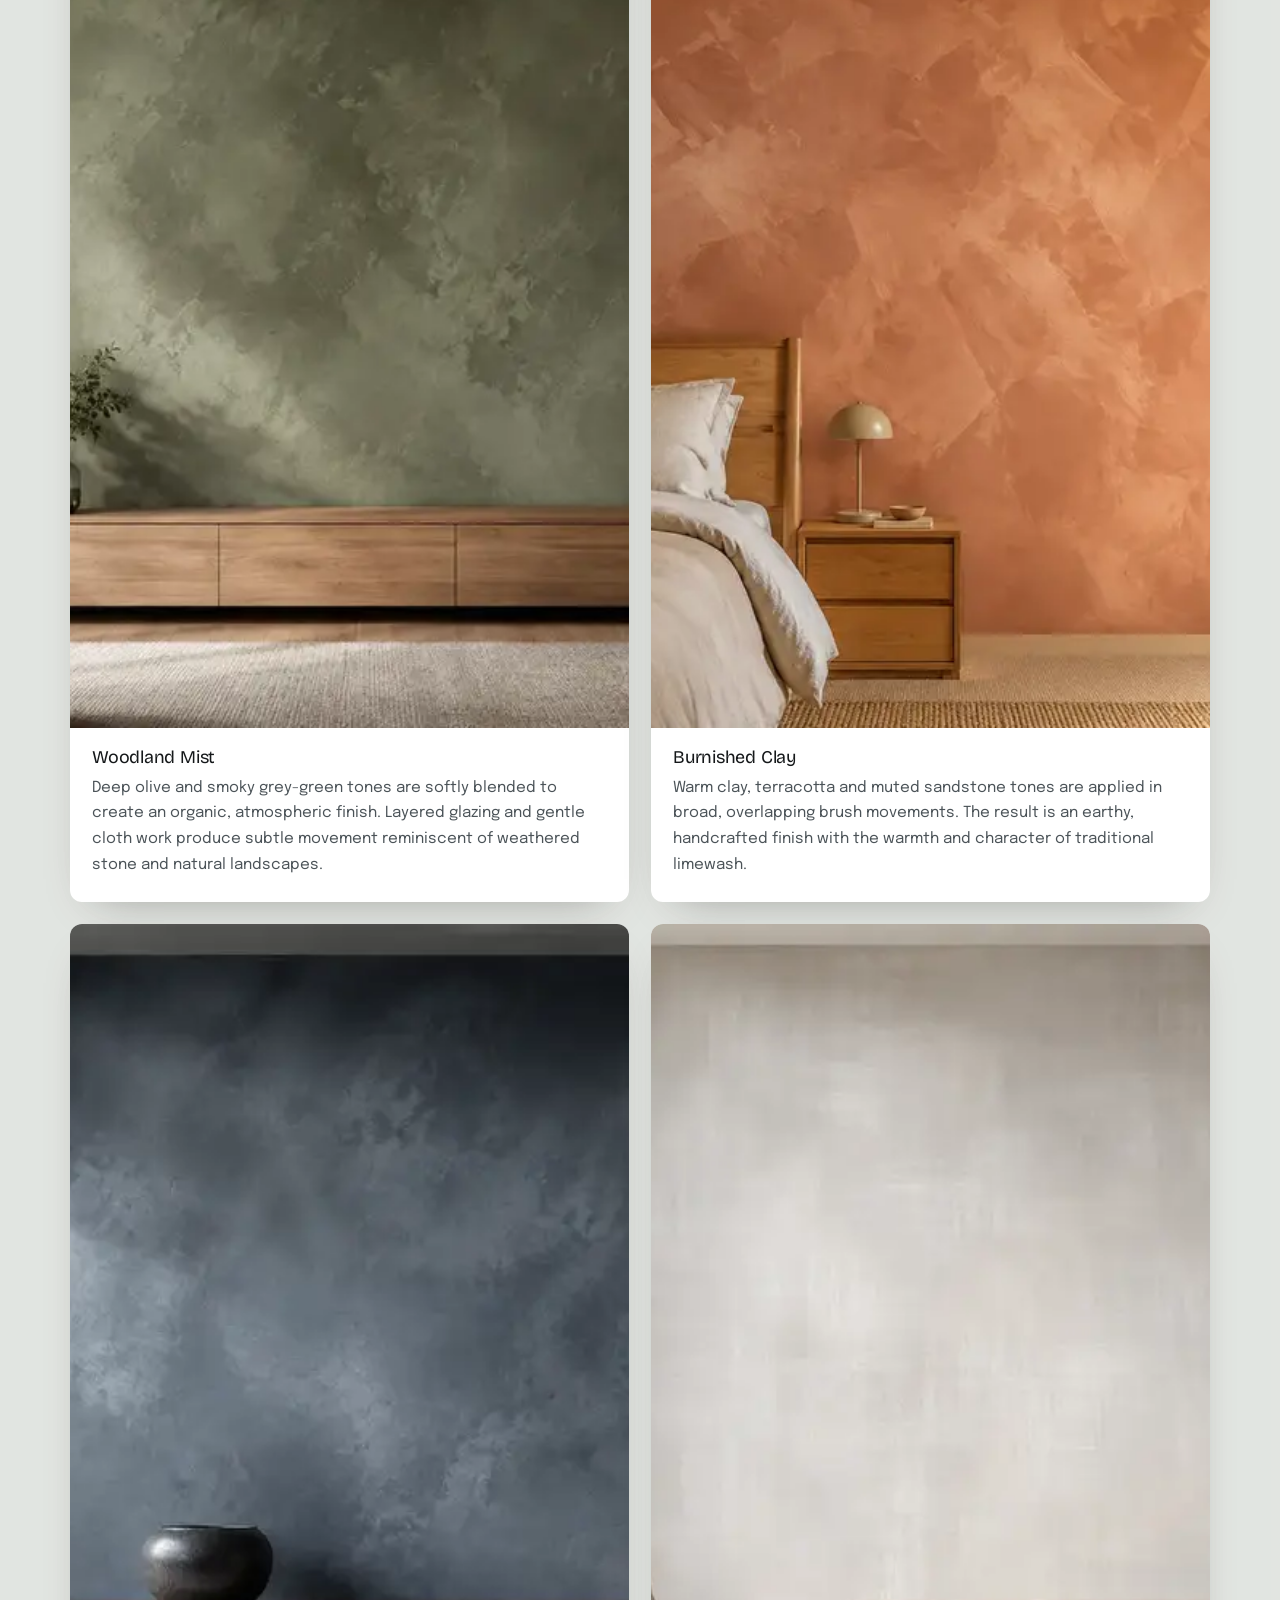
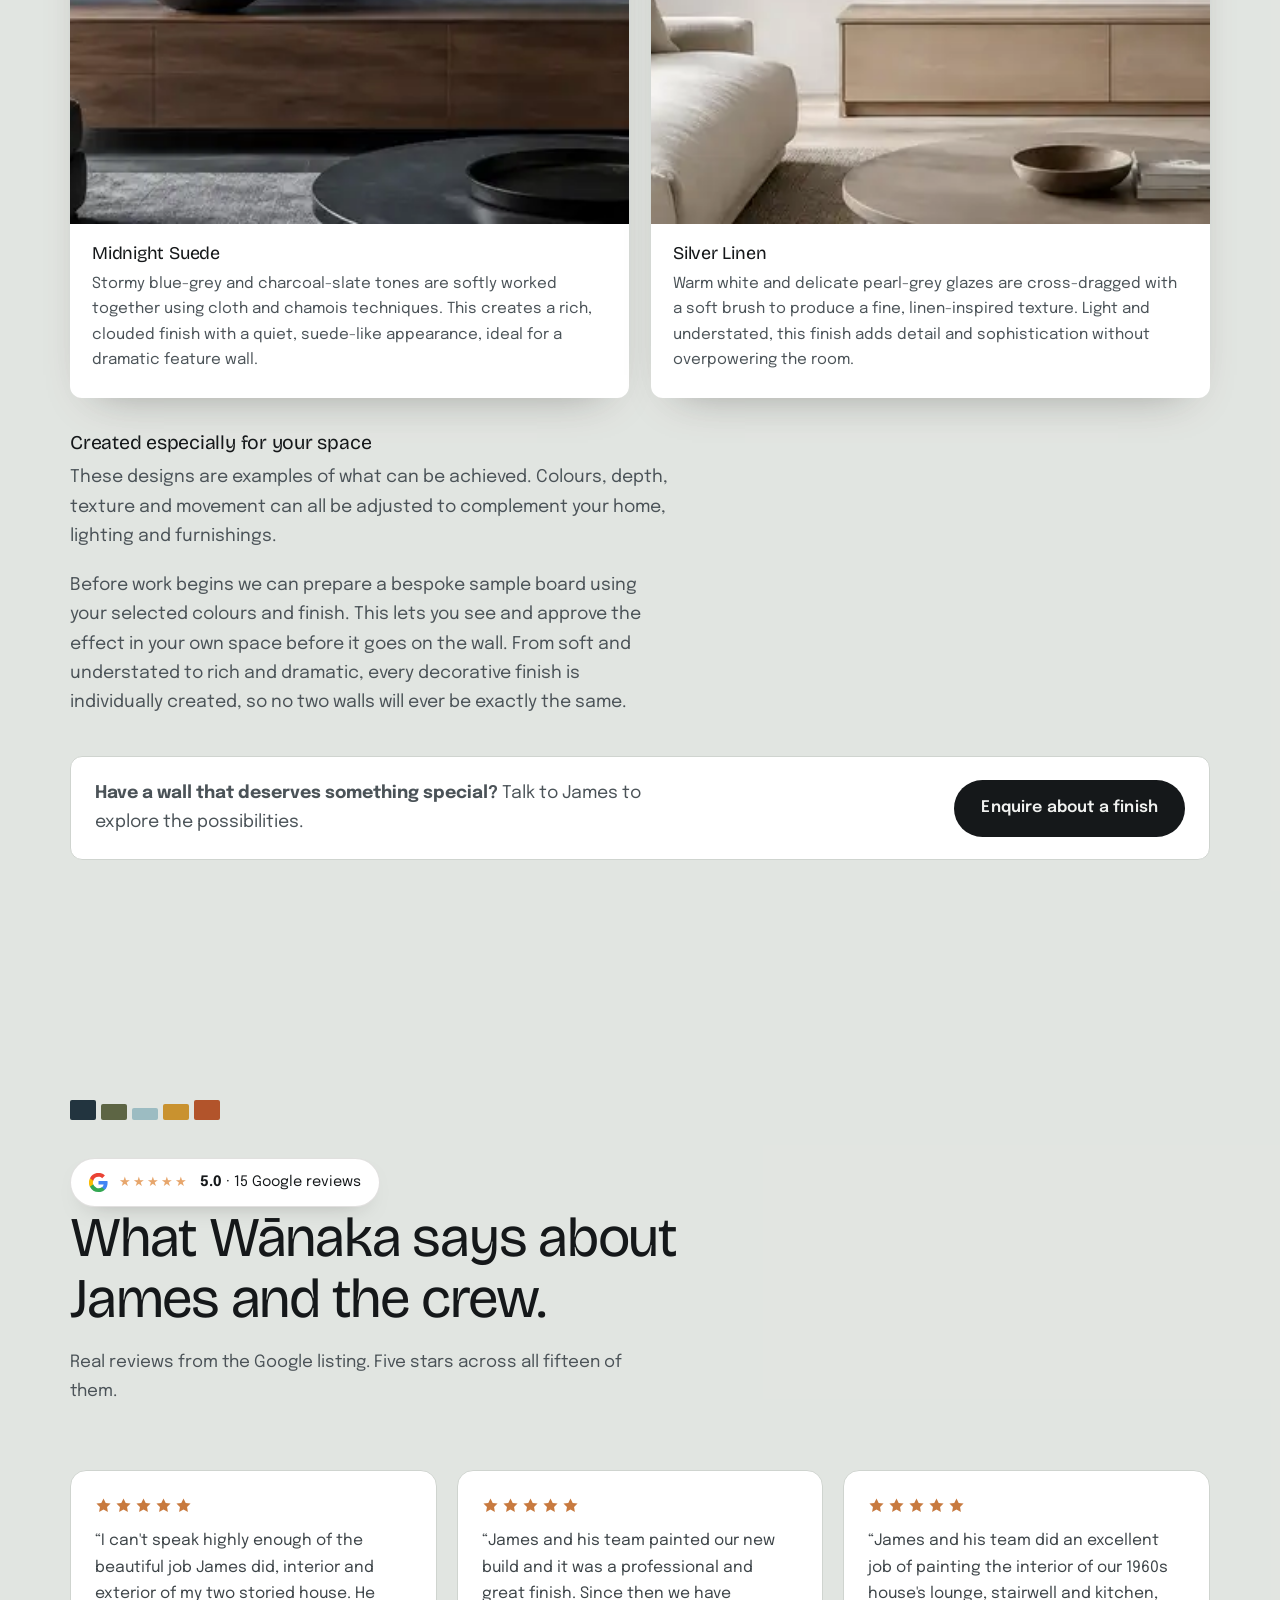
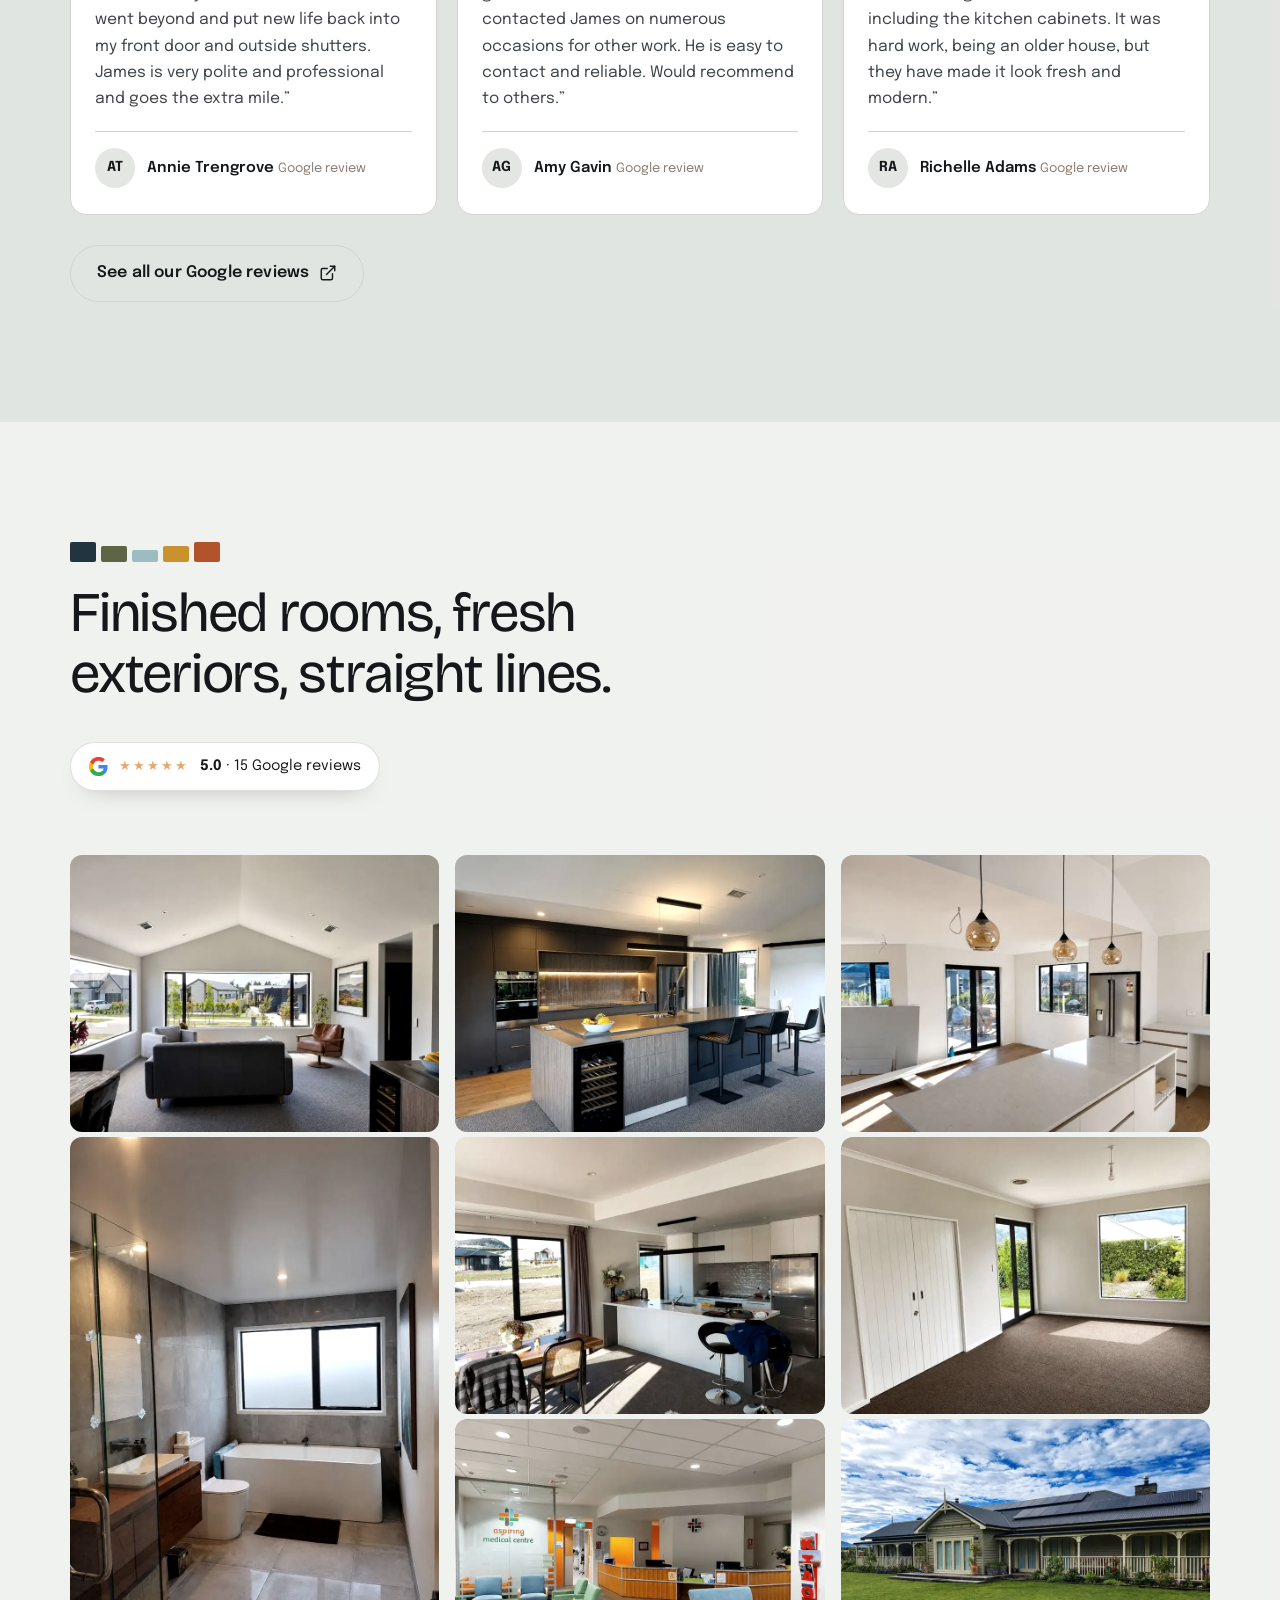
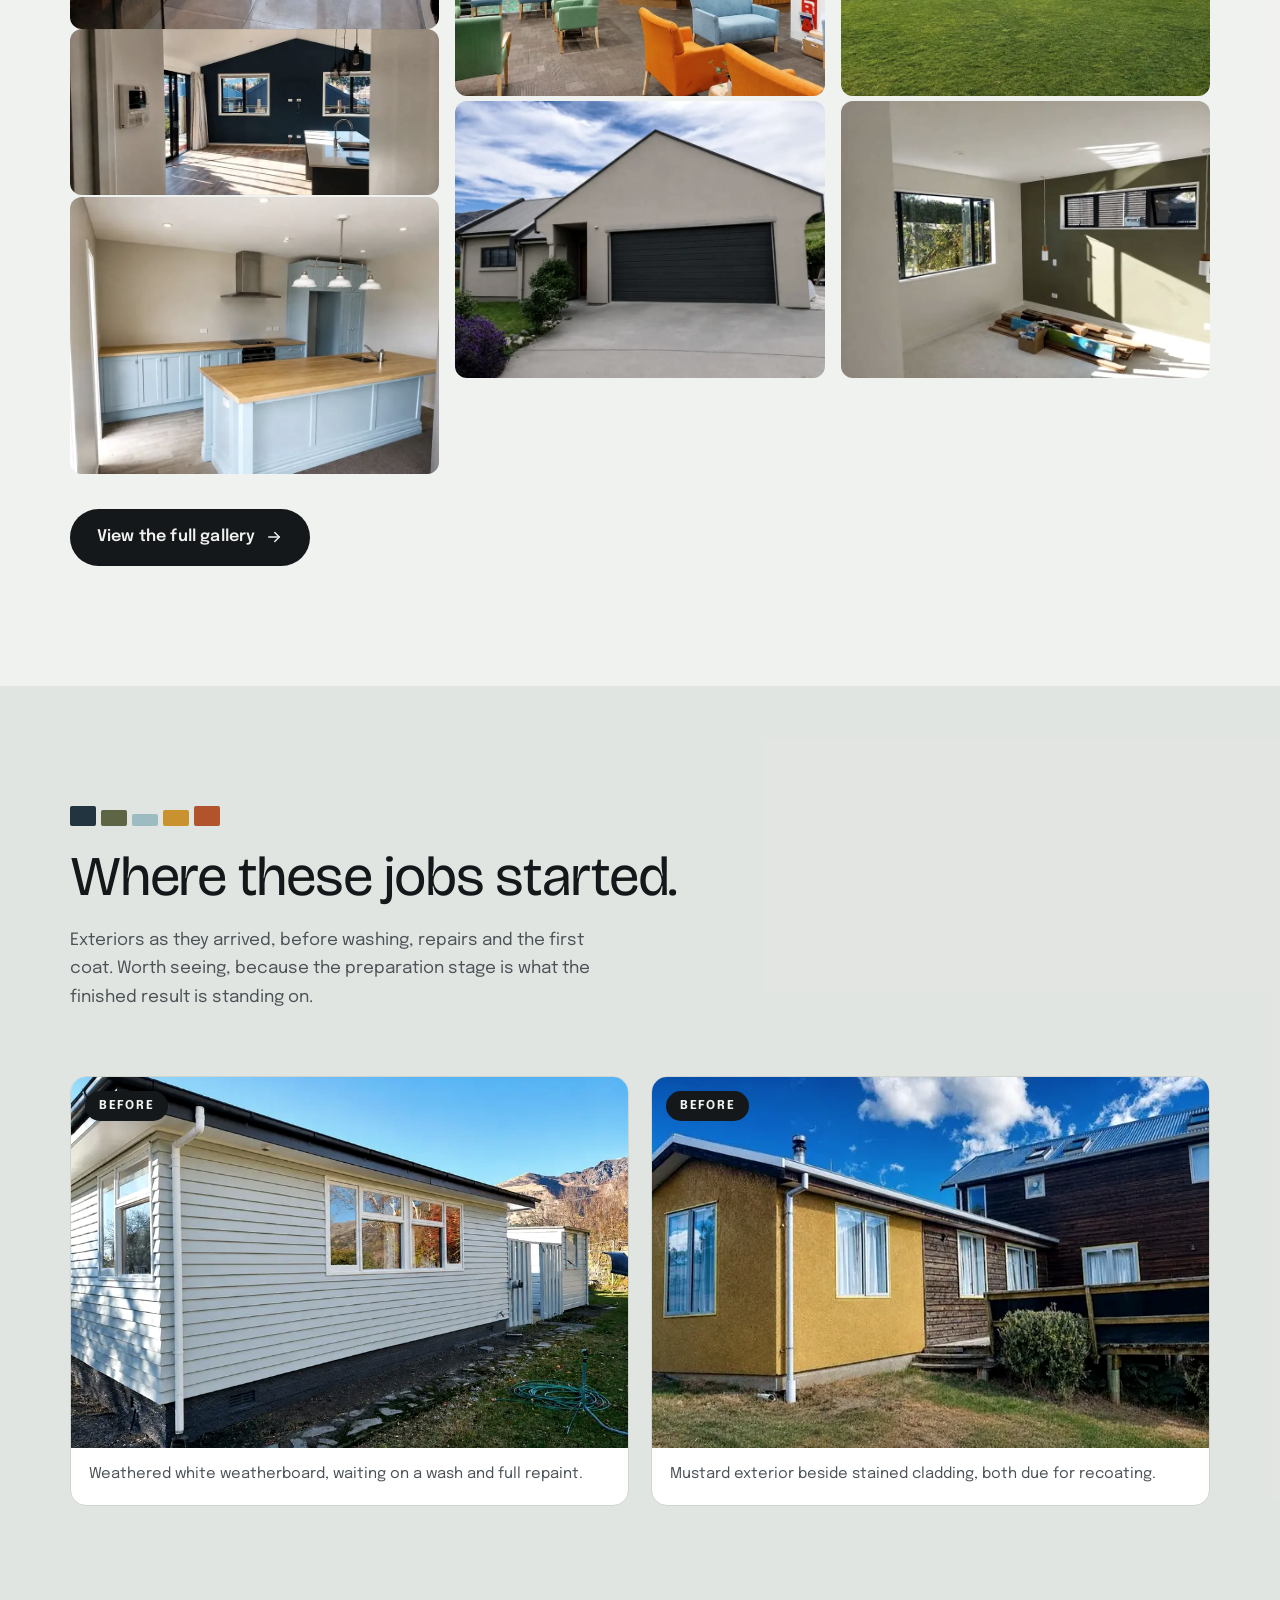
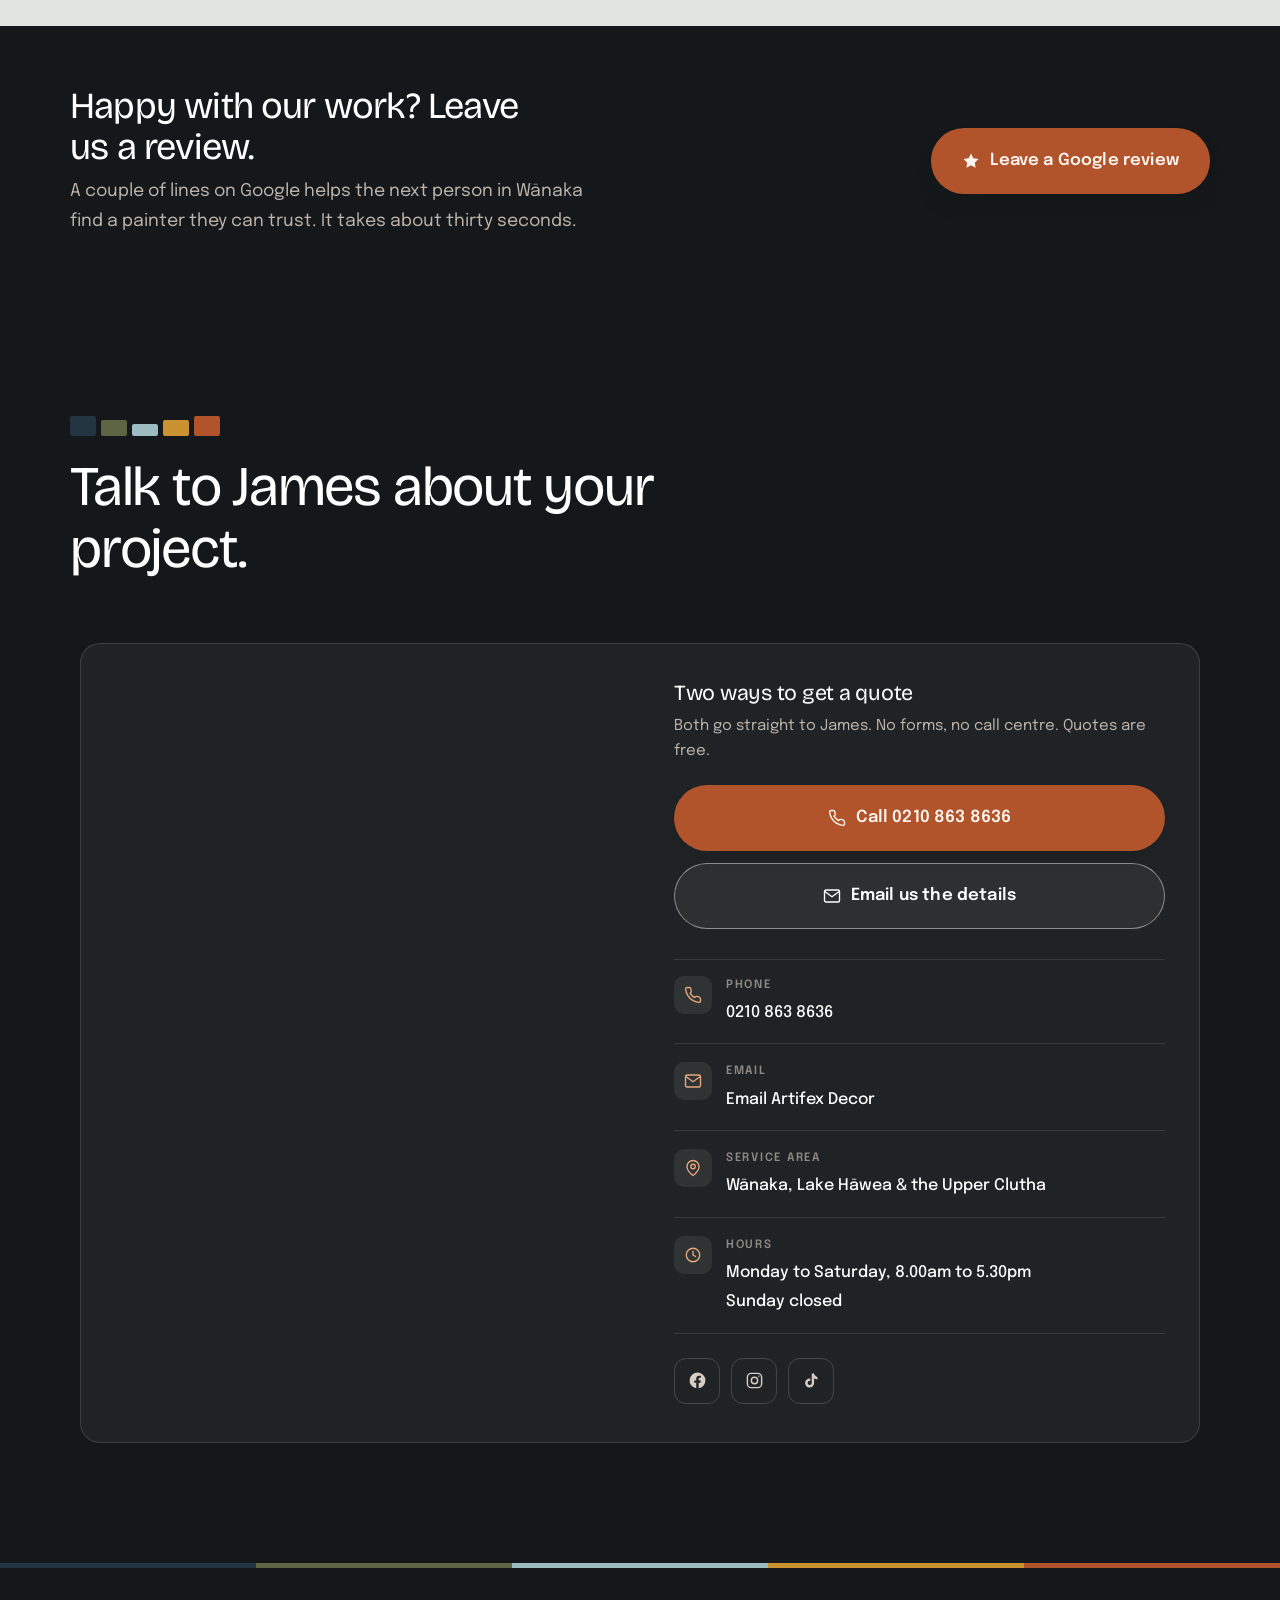
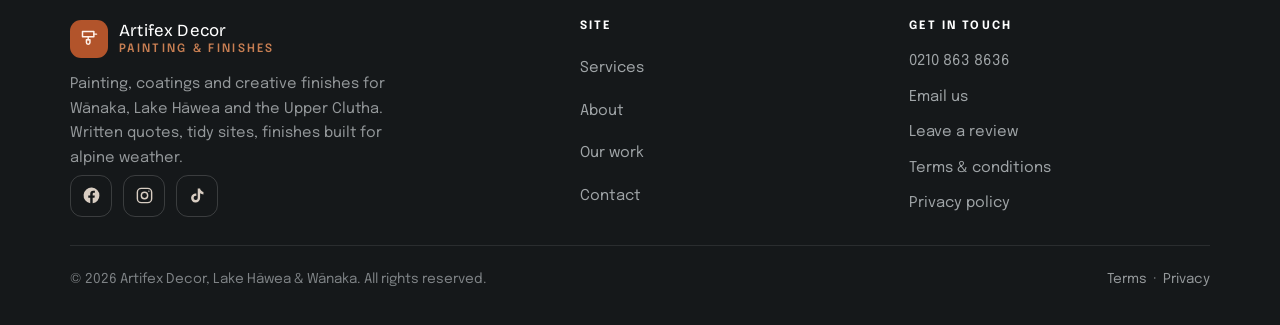
==== commit a44af27f: "Make artifexdecor.co.nz the canonical address James rebranded to Artifex Decor and asked for artifex" ====
--- a/index.html
+++ b/index.html
@@ -3,10 +3,18 @@
 <head>
 <meta charset="utf-8">
 <meta name="viewport" content="width=device-width, initial-scale=1">
-<title>Artifex Decor | Painting &amp; Finishes, Wānaka</title>
-<meta name="description" content="Artifex Decor, painting, coatings and creative finishes for Wānaka, Lake Hāwea and the Upper Clutha. Repaints, new builds, roof spraying, decorative finishes and bespoke artwork. Call James on 0210 863 8636.">
+<!-- Google tag (gtag.js) -->
+<script async src="https://www.googletagmanager.com/gtag/js?id=G-BLH64HX1G5"></script>
+<script>
+  window.dataLayer = window.dataLayer || [];
+  function gtag(){dataLayer.push(arguments);}
+  gtag('js', new Date());
+  gtag('config', 'G-BLH64HX1G5');
+</script>
+<title data-cms="index.meta.title" data-cms-type="text">Artifex Decor | Painting &amp; Finishes, Wānaka</title>
+<meta data-cms="index.meta.description" data-cms-type="attr:content" name="description" content="Artifex Decor, painting, coatings and creative finishes for Wānaka, Lake Hāwea and the Upper Clutha. Repaints, new builds, roof spraying, decorative finishes and bespoke artwork. Call James on 0210 863 8636.">
 <meta name="theme-color" content="#15181A">
-<link rel="canonical" href="https://www.everestpainters.co.nz/">
+<link rel="canonical" href="https://www.artifexdecor.co.nz/">
 <meta property="og:type" content="website">
 <meta property="og:title" content="Artifex Decor | Painting &amp; Finishes, Wānaka">
 <meta property="og:description" content="Interior and exterior repaints for Wānaka, Lake Hāwea and the Upper Clutha. Written quotes, tidy sites, finishes built for alpine weather.">
@@ -35,7 +43,7 @@
 
 <!-- opening animation -->
 <div id="intro" aria-hidden="true">
-  <div class="mark">Artifex Decor<span>Painting &amp; Finishes</span></div>
+  <div data-cms="index.intro.div_1" data-cms-type="text" class="mark">Artifex Decor<span>Painting &amp; Finishes</span></div>
 </div>
 
 <!-- nav -->
@@ -46,21 +54,21 @@
         <svg viewBox="0 0 24 24" fill="none" stroke="currentColor" stroke-width="1.7" stroke-linecap="round" stroke-linejoin="round"><path d="M4 4h13v6H4z"/><path d="M10.5 10v3.5"/><path d="M8.5 13.5h4v3a2 2 0 0 1-2 2 2 2 0 0 1-2-2z"/><path d="M17 7h3"/></svg>
       </span>
       <span class="brand__txt">
-        <span class="brand__name">Artifex Decor</span>
-        <span class="brand__sub">Painting &amp; Finishes</span>
+        <span data-cms="index.header.span_1" data-cms-type="text" class="brand__name">Artifex Decor</span>
+        <span data-cms="index.header.span_2" data-cms-type="text" class="brand__sub">Painting &amp; Finishes</span>
       </span>
     </a>
     <nav class="nav__links" aria-label="Primary">
-      <a href="#services">Services</a>
-      <a href="#about">About</a>
-      <a href="#art">Art &amp; finishes</a>
-      <a href="#reviews">Reviews</a>
-      <a href="gallery.html">Our work</a>
-      <a href="#contact">Contact</a>
+      <a data-cms="index.header.a_1" data-cms-type="text" href="#services">Services</a>
+      <a data-cms="index.header.a_2" data-cms-type="text" href="#about">About</a>
+      <a data-cms="index.header.a_3" data-cms-type="text" href="#art">Art &amp; finishes</a>
+      <a data-cms="index.header.a_4" data-cms-type="text" href="#reviews">Reviews</a>
+      <a data-cms="index.header.a_5" data-cms-type="text" href="gallery.html">Our work</a>
+      <a data-cms="index.header.a_6" data-cms-type="text" href="#contact">Contact</a>
     </nav>
     <a class="nav__call" href="tel:+642108638636">
       <svg viewBox="0 0 24 24" fill="none" stroke="currentColor" stroke-width="1.8" stroke-linecap="round" stroke-linejoin="round" aria-hidden="true"><path d="M22 16.9v3a2 2 0 0 1-2.2 2 19.8 19.8 0 0 1-8.6-3.1 19.5 19.5 0 0 1-6-6A19.8 19.8 0 0 1 2.1 4.2 2 2 0 0 1 4.1 2h3a2 2 0 0 1 2 1.7c.1.9.3 1.8.6 2.6a2 2 0 0 1-.5 2.1L8.1 9.5a16 16 0 0 0 6 6l1.1-1.1a2 2 0 0 1 2.1-.5c.8.3 1.7.5 2.6.6a2 2 0 0 1 1.7 2z"/></svg>
-      <span class="lbl">0210 863 8636</span>
+      <span data-cms="index.header.span_3" data-cms-type="text" class="lbl">0210 863 8636</span>
     </a>
     <button class="burger" type="button" aria-label="Menu" aria-expanded="false"><span></span><span></span><span></span></button>
   </div>
@@ -68,15 +76,15 @@
 
 <!-- mobile drawer -->
 <div class="drawer" id="drawer">
-  <a href="#services">Services</a>
-  <a href="#about">About</a>
-  <a href="#art">Art &amp; finishes</a>
-  <a href="#reviews">Reviews</a>
-  <a href="gallery.html">Our work</a>
-  <a href="#contact">Contact</a>
+  <a data-cms="index.drawer.a_1" data-cms-type="text" href="#services">Services</a>
+  <a data-cms="index.drawer.a_2" data-cms-type="text" href="#about">About</a>
+  <a data-cms="index.drawer.a_3" data-cms-type="text" href="#art">Art &amp; finishes</a>
+  <a data-cms="index.drawer.a_4" data-cms-type="text" href="#reviews">Reviews</a>
+  <a data-cms="index.drawer.a_5" data-cms-type="text" href="gallery.html">Our work</a>
+  <a data-cms="index.drawer.a_6" data-cms-type="text" href="#contact">Contact</a>
   <div class="drawer__btns">
-    <a class="btn btn--clay btn--lg" href="tel:+642108638636">Call 0210 863 8636</a>
-    <a class="btn btn--ghost btn--lg" href="#contact">Get a quote</a>
+    <a data-cms="index.drawer.a_7" data-cms-type="text" data-cms-href="1" class="btn btn--clay btn--lg" href="tel:+642108638636">Call 0210 863 8636</a>
+    <a data-cms="index.drawer.a_8" data-cms-type="text" class="btn btn--ghost btn--lg" href="#contact">Get a quote</a>
   </div>
 </div>
 
@@ -84,43 +92,43 @@
 <section class="hero" id="top">
   <div class="hero__slides" aria-hidden="true">
     <div class="hero__slide on">
-      <img src="img/hero-lounge.jpg" srcset="img/hero-lounge-m.webp 840w, img/hero-lounge.jpg 1900w" sizes="100vw" alt="Repainted lounge with a vaulted ceiling and full height windows" width="1900" height="1425" fetchpriority="high" decoding="async">
+      <img data-cms="index.top.img_1" data-cms-type="image" src="img/hero-lounge.jpg" srcset="img/hero-lounge-m.webp 840w, img/hero-lounge.jpg 1900w" sizes="100vw" alt="Repainted lounge with a vaulted ceiling and full height windows" width="1900" height="1425" fetchpriority="high" decoding="async">
     </div>
     <div class="hero__slide">
-      <img src="img/hero-kitchen-charcoal.jpg" srcset="img/hero-kitchen-charcoal-m.webp 840w, img/hero-kitchen-charcoal.jpg 1900w" sizes="100vw" alt="Charcoal kitchen cabinetry finished with a timber island" width="1900" height="1425" loading="lazy" decoding="async">
+      <img data-cms="index.top.img_2" data-cms-type="image" src="img/hero-kitchen-charcoal.jpg" srcset="img/hero-kitchen-charcoal-m.webp 840w, img/hero-kitchen-charcoal.jpg 1900w" sizes="100vw" alt="Charcoal kitchen cabinetry finished with a timber island" width="1900" height="1425" loading="lazy" decoding="async">
     </div>
     <div class="hero__slide">
-      <img src="img/hero-kitchen-white.jpg" srcset="img/hero-kitchen-white-m.webp 840w, img/hero-kitchen-white.jpg 1900w" sizes="100vw" alt="White kitchen and dining space in afternoon sun" width="1900" height="1425" loading="lazy" decoding="async">
+      <img data-cms="index.top.img_3" data-cms-type="image" src="img/hero-kitchen-white.jpg" srcset="img/hero-kitchen-white-m.webp 840w, img/hero-kitchen-white.jpg 1900w" sizes="100vw" alt="White kitchen and dining space in afternoon sun" width="1900" height="1425" loading="lazy" decoding="async">
     </div>
     <div class="hero__slide">
-      <img src="img/hero-kitchen-pendants.jpg" srcset="img/hero-kitchen-pendants-m.webp 840w, img/hero-kitchen-pendants.jpg 1900w" sizes="100vw" alt="Open plan kitchen under pendant lights, freshly painted" width="1900" height="1425" loading="lazy" decoding="async">
+      <img data-cms="index.top.img_4" data-cms-type="image" src="img/hero-kitchen-pendants.jpg" srcset="img/hero-kitchen-pendants-m.webp 840w, img/hero-kitchen-pendants.jpg 1900w" sizes="100vw" alt="Open plan kitchen under pendant lights, freshly painted" width="1900" height="1425" loading="lazy" decoding="async">
     </div>
     <div class="hero__slide">
-      <img src="img/hero-kitchen-blue.jpg" srcset="img/hero-kitchen-blue-m.webp 840w, img/hero-kitchen-blue.jpg 1900w" sizes="100vw" alt="Duck egg blue cabinetry hand painted with a timber benchtop" width="1900" height="1425" loading="lazy" decoding="async">
+      <img data-cms="index.top.img_5" data-cms-type="image" src="img/hero-kitchen-blue.jpg" srcset="img/hero-kitchen-blue-m.webp 840w, img/hero-kitchen-blue.jpg 1900w" sizes="100vw" alt="Duck egg blue cabinetry hand painted with a timber benchtop" width="1900" height="1425" loading="lazy" decoding="async">
     </div>
   </div>
 
   <div class="wrap hero__in">
-    <h1><span class="ln"><span>Painting, coatings and</span></span><span class="ln"><span>creative finishes,</span></span><span class="ln"><span>crafted to last.</span></span></h1>
+    <h1><span class="ln"><span data-cms="index.top.span_1" data-cms-type="text">Painting, coatings and</span></span><span class="ln"><span data-cms="index.top.span_2" data-cms-type="text">creative finishes,</span></span><span class="ln"><span data-cms="index.top.span_3" data-cms-type="text">crafted to last.</span></span></h1>
     <ul class="fandeck fandeck--hero" aria-hidden="true"><li></li><li></li><li></li><li></li><li></li></ul>
-    <p class="hero__sub">From residential and commercial painting to repaints, new builds, roof spraying, specialist coatings, decorative finishes, murals and bespoke artwork, Artifex Decor combines careful preparation, skilled workmanship and a creative eye.</p>
+    <p data-cms="index.top.p_1" data-cms-type="text" class="hero__sub">From residential and commercial painting to repaints, new builds, roof spraying, specialist coatings, decorative finishes, murals and bespoke artwork, Artifex Decor combines careful preparation, skilled workmanship and a creative eye.</p>
     <div class="hero__ctas">
-      <a class="btn btn--clay" href="tel:+642108638636">
+      <a data-cms="index.top.a_1" data-cms-type="textnodes" data-cms-href="1" class="btn btn--clay" href="tel:+642108638636">
         <svg viewBox="0 0 24 24" fill="none" stroke="currentColor" stroke-width="1.8" stroke-linecap="round" stroke-linejoin="round" aria-hidden="true"><path d="M22 16.9v3a2 2 0 0 1-2.2 2 19.8 19.8 0 0 1-8.6-3.1 19.5 19.5 0 0 1-6-6A19.8 19.8 0 0 1 2.1 4.2 2 2 0 0 1 4.1 2h3a2 2 0 0 1 2 1.7c.1.9.3 1.8.6 2.6a2 2 0 0 1-.5 2.1L8.1 9.5a16 16 0 0 0 6 6l1.1-1.1a2 2 0 0 1 2.1-.5c.8.3 1.7.5 2.6.6a2 2 0 0 1 1.7 2z"/></svg>
         Get a quote, 0210 863 8636
       </a>
-      <a class="btn btn--ghost" href="#contact">Email James</a>
+      <a data-cms="index.top.a_2" data-cms-type="text" class="btn btn--ghost" href="#contact">Email James</a>
     </div>
 
     <a class="gbadge" href="#reviews">
       <svg class="gmark" viewBox="0 0 24 24" aria-hidden="true"><path fill="#4285F4" d="M23.5 12.3c0-.8-.1-1.6-.2-2.3H12v4.5h6.5a5.6 5.6 0 0 1-2.4 3.7v3h3.9c2.3-2.1 3.5-5.2 3.5-8.9z"/><path fill="#34A853" d="M12 24c3.2 0 6-1.1 8-2.9l-3.9-3a7.2 7.2 0 0 1-10.8-3.8H1.2v3.1A12 12 0 0 0 12 24z"/><path fill="#FBBC05" d="M5.3 14.3a7.2 7.2 0 0 1 0-4.6V6.6H1.2a12 12 0 0 0 0 10.8z"/><path fill="#EA4335" d="M12 4.7c1.8 0 3.4.6 4.6 1.8l3.5-3.5A12 12 0 0 0 1.2 6.6l4.1 3.1A7.2 7.2 0 0 1 12 4.7z"/></svg>
-      <span class="gstars" aria-hidden="true">★★★★★</span>
-      <span><b>5.0</b> &middot; 15 Google reviews</span>
+      <span data-cms="index.top.span_4" data-cms-type="text" class="gstars" aria-hidden="true">★★★★★</span>
+      <span data-cms="index.top.span_5" data-cms-type="text"><b>5.0</b> &middot; 15 Google reviews</span>
     </a>
 
     <div class="rotq" id="rotq" aria-live="polite">
-      <p class="rotq__text" id="rotqText">"I can't speak highly enough of the beautiful job James did on the interior and exterior of my two storied house. He goes the extra mile."</p>
-      <span class="rotq__who" id="rotqWho">Annie Trengrove &middot; Google review</span>
+      <p data-cms="index.rotq.p_1" data-cms-type="text" class="rotq__text" id="rotqText">"I can't speak highly enough of the beautiful job James did on the interior and exterior of my two storied house. He goes the extra mile."</p>
+      <span data-cms="index.rotq.span_1" data-cms-type="text" class="rotq__who" id="rotqWho">Annie Trengrove &middot; Google review</span>
     </div>
   </div>
 </section>
@@ -130,103 +138,103 @@
   <div class="wrap">
     <div class="sec-head reveal">
       <ul class="fandeck" aria-hidden="true"><li></li><li></li><li></li><li></li><li></li></ul>
-      <h2>The preparation behind a finish that lasts.</h2>
-      <p class="lede">Central Otago's alpine sun, hard frosts and dry summers are tough on painted surfaces. Thorough washing, repairs, sanding, masking, priming and the correct coating system are what keep a finish looking sharp and performing properly for years.</p>
+      <h2 data-cms="index.services.h2_1" data-cms-type="text">The preparation behind a finish that lasts.</h2>
+      <p data-cms="index.services.p_1" data-cms-type="text" class="lede">Central Otago's alpine sun, hard frosts and dry summers are tough on painted surfaces. Thorough washing, repairs, sanding, masking, priming and the correct coating system are what keep a finish looking sharp and performing properly for years.</p>
       <a class="gbadge gbadge--light" href="#reviews">
         <svg class="gmark" viewBox="0 0 24 24" aria-hidden="true"><path fill="#4285F4" d="M23.5 12.3c0-.8-.1-1.6-.2-2.3H12v4.5h6.5a5.6 5.6 0 0 1-2.4 3.7v3h3.9c2.3-2.1 3.5-5.2 3.5-8.9z"/><path fill="#34A853" d="M12 24c3.2 0 6-1.1 8-2.9l-3.9-3a7.2 7.2 0 0 1-10.8-3.8H1.2v3.1A12 12 0 0 0 12 24z"/><path fill="#FBBC05" d="M5.3 14.3a7.2 7.2 0 0 1 0-4.6V6.6H1.2a12 12 0 0 0 0 10.8z"/><path fill="#EA4335" d="M12 4.7c1.8 0 3.4.6 4.6 1.8l3.5-3.5A12 12 0 0 0 1.2 6.6l4.1 3.1A7.2 7.2 0 0 1 12 4.7z"/></svg>
-        <span class="gstars" aria-hidden="true">★★★★★</span>
-        <span><b>5.0</b> &middot; 15 Google reviews</span>
+        <span data-cms="index.services.span_1" data-cms-type="text" class="gstars" aria-hidden="true">★★★★★</span>
+        <span data-cms="index.services.span_2" data-cms-type="text"><b>5.0</b> &middot; 15 Google reviews</span>
       </a>
     </div>
 
     <div class="cards">
       <article style="--i:0" class="card reveal">
         <div class="card__img">
-          <img src="img/svc-commercial.jpg" srcset="img/svc-commercial-m.webp 840w, img/svc-commercial.jpg 1100w" sizes="(min-width:960px) 33vw, (min-width:600px) 50vw, 100vw" alt="Freshly painted medical centre waiting room in orange and white" width="1100" height="825" loading="lazy" decoding="async">
-        </div>
-        <div class="card__body">
-          <h3>Residential and commercial painting</h3>
-          <p>Homes, rentals and holiday houses through to offices, clinics and shopfronts. Scheduled around your people and worked to the day.</p>
+          <img data-cms="index.services.img_1" data-cms-type="image" src="img/svc-commercial.jpg" srcset="img/svc-commercial-m.webp 840w, img/svc-commercial.jpg 1100w" sizes="(min-width:960px) 33vw, (min-width:600px) 50vw, 100vw" alt="Freshly painted medical centre waiting room in orange and white" width="1100" height="825" loading="lazy" decoding="async">
+        </div>
+        <div class="card__body">
+          <h3 data-cms="index.services.h3_1" data-cms-type="text">Residential and commercial painting</h3>
+          <p data-cms="index.services.p_2" data-cms-type="text">Homes, rentals and holiday houses through to offices, clinics and shopfronts. Scheduled around your people and worked to the day.</p>
         </div>
       </article>
 
       <article style="--i:1" class="card reveal d1">
         <div class="card__img">
-          <img src="img/svc-exterior.jpg" srcset="img/svc-exterior-m.webp 840w, img/svc-exterior.jpg 1100w" sizes="(min-width:960px) 33vw, (min-width:600px) 50vw, 100vw" alt="Repainted pale blue weatherboard bungalow with crisp white window trim" width="1100" height="825" loading="lazy" decoding="async">
-        </div>
-        <div class="card__body">
-          <h3>Interior and exterior repaints</h3>
-          <p>Walls, ceilings, joinery, weatherboard, plaster and fibre cement. Washed, scraped, filled and sealed before a topcoat goes near it.</p>
+          <img data-cms="index.services.img_2" data-cms-type="image" src="img/svc-exterior.jpg" srcset="img/svc-exterior-m.webp 840w, img/svc-exterior.jpg 1100w" sizes="(min-width:960px) 33vw, (min-width:600px) 50vw, 100vw" alt="Repainted pale blue weatherboard bungalow with crisp white window trim" width="1100" height="825" loading="lazy" decoding="async">
+        </div>
+        <div class="card__body">
+          <h3 data-cms="index.services.h3_2" data-cms-type="text">Interior and exterior repaints</h3>
+          <p data-cms="index.services.p_3" data-cms-type="text">Walls, ceilings, joinery, weatherboard, plaster and fibre cement. Washed, scraped, filled and sealed before a topcoat goes near it.</p>
         </div>
       </article>
 
       <article style="--i:2" class="card reveal d2">
         <div class="card__img">
-          <img src="img/work-kitchen-pendants.jpg" srcset="img/work-kitchen-pendants-m.webp 840w, img/work-kitchen-pendants.jpg 1100w" sizes="(min-width:960px) 33vw, (min-width:600px) 50vw, 100vw" alt="New kitchen interior painted in crisp white with amber pendant lights" width="1100" height="825" loading="lazy" decoding="async">
-        </div>
-        <div class="card__body">
-          <h3>New builds and full-property projects</h3>
-          <p>Whole houses from bare substrate to final coat, staged around the other trades so the finish is not the thing holding up handover.</p>
+          <img data-cms="index.services.img_3" data-cms-type="image" src="img/work-kitchen-pendants.jpg" srcset="img/work-kitchen-pendants-m.webp 840w, img/work-kitchen-pendants.jpg 1100w" sizes="(min-width:960px) 33vw, (min-width:600px) 50vw, 100vw" alt="New kitchen interior painted in crisp white with amber pendant lights" width="1100" height="825" loading="lazy" decoding="async">
+        </div>
+        <div class="card__body">
+          <h3 data-cms="index.services.h3_3" data-cms-type="text">New builds and full-property projects</h3>
+          <p data-cms="index.services.p_4" data-cms-type="text">Whole houses from bare substrate to final coat, staged around the other trades so the finish is not the thing holding up handover.</p>
         </div>
       </article>
 
       <article style="--i:3" class="card reveal">
         <div class="card__img">
-          <img src="img/hero-stucco.jpg" srcset="img/hero-stucco-m.webp 840w, img/hero-stucco.jpg 1100w" sizes="(min-width:960px) 33vw, (min-width:600px) 50vw, 100vw" alt="Repainted plaster home with fresh grey walls and a dark garage door" width="1100" height="825" loading="lazy" decoding="async">
-        </div>
-        <div class="card__body">
-          <h3>Roof spraying and specialist coatings</h3>
-          <p>Sprayed roof coatings and the protective systems that suit alpine exposure, matched to the substrate rather than the price list.</p>
+          <img data-cms="index.services.img_4" data-cms-type="image" src="img/hero-stucco.jpg" srcset="img/hero-stucco-m.webp 840w, img/hero-stucco.jpg 1100w" sizes="(min-width:960px) 33vw, (min-width:600px) 50vw, 100vw" alt="Repainted plaster home with fresh grey walls and a dark garage door" width="1100" height="825" loading="lazy" decoding="async">
+        </div>
+        <div class="card__body">
+          <h3 data-cms="index.services.h3_4" data-cms-type="text">Roof spraying and specialist coatings</h3>
+          <p data-cms="index.services.p_5" data-cms-type="text">Sprayed roof coatings and the protective systems that suit alpine exposure, matched to the substrate rather than the price list.</p>
         </div>
       </article>
 
       <article style="--i:4" class="card reveal d1">
         <div class="card__img">
-          <img src="img/hero-villa.jpg" srcset="img/hero-villa-m.webp 840w, img/hero-villa.jpg 1100w" sizes="(min-width:960px) 33vw, (min-width:600px) 50vw, 100vw" alt="Freshly repainted villa with a full length veranda and solar panels" width="1100" height="825" loading="lazy" decoding="async">
-        </div>
-        <div class="card__body">
-          <h3>Timber, cedar and deck finishes</h3>
-          <p>Oiling and staining for cedar cladding, schist-and-timber builds, pergolas, decks and fences that have gone grey in the sun.</p>
+          <img data-cms="index.services.img_5" data-cms-type="image" src="img/hero-villa.jpg" srcset="img/hero-villa-m.webp 840w, img/hero-villa.jpg 1100w" sizes="(min-width:960px) 33vw, (min-width:600px) 50vw, 100vw" alt="Freshly repainted villa with a full length veranda and solar panels" width="1100" height="825" loading="lazy" decoding="async">
+        </div>
+        <div class="card__body">
+          <h3 data-cms="index.services.h3_5" data-cms-type="text">Timber, cedar and deck finishes</h3>
+          <p data-cms="index.services.p_6" data-cms-type="text">Oiling and staining for cedar cladding, schist-and-timber builds, pergolas, decks and fences that have gone grey in the sun.</p>
         </div>
       </article>
 
       <article style="--i:5" class="card reveal d2">
         <div class="card__img">
-          <img src="img/svc-interior.jpg" srcset="img/svc-interior-m.webp 840w, img/svc-interior.jpg 1100w" sizes="(min-width:960px) 33vw, (min-width:600px) 50vw, 100vw" alt="Deep navy feature wall painted in an open plan living room" width="1100" height="825" loading="lazy" decoding="async">
-        </div>
-        <div class="card__body">
-          <h3>Decorative and textured finishes</h3>
-          <p>Depth, texture and tonal work laid on by hand. Finishes that read as a surface in their own right, not just a colour on a wall.</p>
+          <img data-cms="index.services.img_6" data-cms-type="image" src="img/svc-interior.jpg" srcset="img/svc-interior-m.webp 840w, img/svc-interior.jpg 1100w" sizes="(min-width:960px) 33vw, (min-width:600px) 50vw, 100vw" alt="Deep navy feature wall painted in an open plan living room" width="1100" height="825" loading="lazy" decoding="async">
+        </div>
+        <div class="card__body">
+          <h3 data-cms="index.services.h3_6" data-cms-type="text">Decorative and textured finishes</h3>
+          <p data-cms="index.services.p_7" data-cms-type="text">Depth, texture and tonal work laid on by hand. Finishes that read as a surface in their own right, not just a colour on a wall.</p>
         </div>
       </article>
 
       <article style="--i:6" class="card reveal">
         <div class="card__img">
-          <img src="img/svc-prep.jpg" srcset="img/svc-prep-m.webp 840w, img/svc-prep.jpg 1100w" sizes="(min-width:960px) 33vw, (min-width:600px) 50vw, 100vw" alt="Olive feature wall mid job with timber and materials staged on the floor" width="1100" height="825" loading="lazy" decoding="async">
-        </div>
-        <div class="card__body">
-          <h3>Bespoke feature walls and murals</h3>
-          <p>One-off walls designed around the room they live in, from a single considered colour block through to a full painted mural.</p>
+          <img data-cms="index.services.img_7" data-cms-type="image" src="img/svc-prep.jpg" srcset="img/svc-prep-m.webp 840w, img/svc-prep.jpg 1100w" sizes="(min-width:960px) 33vw, (min-width:600px) 50vw, 100vw" alt="Olive feature wall mid job with timber and materials staged on the floor" width="1100" height="825" loading="lazy" decoding="async">
+        </div>
+        <div class="card__body">
+          <h3 data-cms="index.services.h3_7" data-cms-type="text">Bespoke feature walls and murals</h3>
+          <p data-cms="index.services.p_8" data-cms-type="text">One-off walls designed around the room they live in, from a single considered colour block through to a full painted mural.</p>
         </div>
       </article>
 
       <article style="--i:7" class="card reveal d1">
         <div class="card__img">
-          <img src="img/art-alpine-lake.webp" srcset="img/art-alpine-lake-m.webp 840w, img/art-alpine-lake.webp 1200w" sizes="(min-width:960px) 33vw, (min-width:600px) 50vw, 100vw" alt="Commissioned canvas of snow-capped peaks reflected in an alpine lake" width="1200" height="900" loading="lazy" decoding="async">
-        </div>
-        <div class="card__body">
-          <h3>Commissioned artwork</h3>
-          <p>Original pieces painted to brief for homes and commercial spaces. Bring an idea, a space and a rough size, and James will work it up.</p>
+          <img data-cms="index.services.img_8" data-cms-type="image" src="img/art-alpine-lake.webp" srcset="img/art-alpine-lake-m.webp 840w, img/art-alpine-lake.webp 1200w" sizes="(min-width:960px) 33vw, (min-width:600px) 50vw, 100vw" alt="Commissioned canvas of snow-capped peaks reflected in an alpine lake" width="1200" height="900" loading="lazy" decoding="async">
+        </div>
+        <div class="card__body">
+          <h3 data-cms="index.services.h3_8" data-cms-type="text">Commissioned artwork</h3>
+          <p data-cms="index.services.p_9" data-cms-type="text">Original pieces painted to brief for homes and commercial spaces. Bring an idea, a space and a rough size, and James will work it up.</p>
         </div>
       </article>
 
       <article style="--i:8" class="card reveal d2">
         <div class="card__img">
-          <img src="img/svc-colour.jpg" srcset="img/svc-colour-m.webp 840w, img/svc-colour.jpg 1100w" sizes="(min-width:960px) 33vw, (min-width:600px) 50vw, 100vw" alt="Kitchen cabinetry hand painted in a soft duck egg blue" width="1100" height="825" loading="lazy" decoding="async">
-        </div>
-        <div class="card__body">
-          <h3>Preparation, repairs and colour advice</h3>
-          <p>Filling, patching, sanding and masking, plus a fan deck on site to test how a colour actually behaves in Central Otago light.</p>
+          <img data-cms="index.services.img_9" data-cms-type="image" src="img/svc-colour.jpg" srcset="img/svc-colour-m.webp 840w, img/svc-colour.jpg 1100w" sizes="(min-width:960px) 33vw, (min-width:600px) 50vw, 100vw" alt="Kitchen cabinetry hand painted in a soft duck egg blue" width="1100" height="825" loading="lazy" decoding="async">
+        </div>
+        <div class="card__body">
+          <h3 data-cms="index.services.h3_9" data-cms-type="text">Preparation, repairs and colour advice</h3>
+          <p data-cms="index.services.p_10" data-cms-type="text">Filling, patching, sanding and masking, plus a fan deck on site to test how a colour actually behaves in Central Otago light.</p>
         </div>
       </article>
     </div>
@@ -238,19 +246,19 @@
   <div class="wrap">
     <div class="split">
       <div class="figure reveal">
-        <img src="img/about-lounge.jpg" srcset="img/about-lounge-m.webp 840w, img/about-lounge.jpg 1300w" sizes="(min-width:820px) 50vw, 100vw" alt="Finished lounge with fresh white walls and a big gable end window" width="1300" height="975" loading="lazy" decoding="async">
-        <span class="figure__tag">Wānaka &amp; Hāwea</span>
+        <img data-cms="index.about.img_1" data-cms-type="image" src="img/about-lounge.jpg" srcset="img/about-lounge-m.webp 840w, img/about-lounge.jpg 1300w" sizes="(min-width:820px) 50vw, 100vw" alt="Finished lounge with fresh white walls and a big gable end window" width="1300" height="975" loading="lazy" decoding="async">
+        <span data-cms="index.about.span_1" data-cms-type="text" class="figure__tag">Wānaka &amp; Hāwea</span>
       </div>
       <div class="reveal d1">
-        <h2>Professional painting, with a more creative edge.</h2>
-        <p>Artifex Decor brings years of hands-on painting and decorating experience together with roof coatings, specialist finishes and original creative work. From straightforward repaints and full-property projects to commercial work, sprayed coatings, feature walls and one-off artistic designs, every project is approached with care, imagination and attention to detail.</p>
-        <p>James remains the main point of contact from the initial discussion and quotation through to completion.</p>
+        <h2 data-cms="index.about.h2_1" data-cms-type="text">Professional painting, with a more creative edge.</h2>
+        <p data-cms="index.about.p_1" data-cms-type="text">Artifex Decor brings years of hands-on painting and decorating experience together with roof coatings, specialist finishes and original creative work. From straightforward repaints and full-property projects to commercial work, sprayed coatings, feature walls and one-off artistic designs, every project is approached with care, imagination and attention to detail.</p>
+        <p data-cms="index.about.p_2" data-cms-type="text">James remains the main point of contact from the initial discussion and quotation through to completion.</p>
         <ul class="checks">
-          <li><svg viewBox="0 0 24 24" fill="none" stroke="currentColor" stroke-width="2" stroke-linecap="round" stroke-linejoin="round" aria-hidden="true"><path d="M20 6 9 17l-5-5"/></svg><span><b>Locally based</b>, Lake Hāwea, working Wānaka to Luggate and Cardrona.</span></li>
-          <li><svg viewBox="0 0 24 24" fill="none" stroke="currentColor" stroke-width="2" stroke-linecap="round" stroke-linejoin="round" aria-hidden="true"><path d="M20 6 9 17l-5-5"/></svg><span><b>Clear written quotes</b>, prep, products and coats spelled out before we start.</span></li>
-          <li><svg viewBox="0 0 24 24" fill="none" stroke="currentColor" stroke-width="2" stroke-linecap="round" stroke-linejoin="round" aria-hidden="true"><path d="M20 6 9 17l-5-5"/></svg><span><b>Tidy, respectful sites</b>, covered floors, masked joinery, cleaned up daily.</span></li>
+          <li><svg viewBox="0 0 24 24" fill="none" stroke="currentColor" stroke-width="2" stroke-linecap="round" stroke-linejoin="round" aria-hidden="true"><path d="M20 6 9 17l-5-5"/></svg><span data-cms="index.about.span_2" data-cms-type="text"><b>Locally based</b>, Lake Hāwea, working Wānaka to Luggate and Cardrona.</span></li>
+          <li><svg viewBox="0 0 24 24" fill="none" stroke="currentColor" stroke-width="2" stroke-linecap="round" stroke-linejoin="round" aria-hidden="true"><path d="M20 6 9 17l-5-5"/></svg><span data-cms="index.about.span_3" data-cms-type="text"><b>Clear written quotes</b>, prep, products and coats spelled out before we start.</span></li>
+          <li><svg viewBox="0 0 24 24" fill="none" stroke="currentColor" stroke-width="2" stroke-linecap="round" stroke-linejoin="round" aria-hidden="true"><path d="M20 6 9 17l-5-5"/></svg><span data-cms="index.about.span_4" data-cms-type="text"><b>Tidy, respectful sites</b>, covered floors, masked joinery, cleaned up daily.</span></li>
         </ul>
-        <a class="btn btn--outline" href="gallery.html">See recent work
+        <a data-cms="index.about.a_1" data-cms-type="textnodes" class="btn btn--outline" href="gallery.html">See recent work
           <svg viewBox="0 0 24 24" fill="none" stroke="currentColor" stroke-width="1.9" stroke-linecap="round" stroke-linejoin="round" aria-hidden="true"><path d="M5 12h14"/><path d="m13 6 6 6-6 6"/></svg>
         </a>
       </div>
@@ -263,33 +271,33 @@
   <div class="wrap">
     <div class="sec-head reveal">
       <ul class="fandeck" aria-hidden="true"><li></li><li></li><li></li><li></li><li></li></ul>
-      <h2>Commissioned art and bespoke murals.</h2>
-      <p class="lede">Bring a personal story, favourite landscape or creative idea to life with an original piece of artwork designed especially for your home.</p>
-    </div>
-    <p class="artintro reveal">Artifex Decor creates individually commissioned artwork on canvas or painted directly onto suitable interior walls. From recognisable W&#257;naka landscapes and mountain scenery to expressive contemporary designs, each piece is developed to complement its surroundings and reflect something meaningful to the customer.</p>
+      <h2 data-cms="index.art.h2_1" data-cms-type="text">Commissioned art and bespoke murals.</h2>
+      <p data-cms="index.art.p_1" data-cms-type="text" class="lede">Bring a personal story, favourite landscape or creative idea to life with an original piece of artwork designed especially for your home.</p>
+    </div>
+    <p data-cms="index.art.p_2" data-cms-type="text" class="artintro reveal">Artifex Decor creates individually commissioned artwork on canvas or painted directly onto suitable interior walls. From recognisable W&#257;naka landscapes and mountain scenery to expressive contemporary designs, each piece is developed to complement its surroundings and reflect something meaningful to the customer.</p>
 
     <div class="artgrid reveal">
-      <figure><img src="img/art-lake-willow.webp" srcset="img/art-lake-willow-m.webp 840w, img/art-lake-willow.webp 1200w" sizes="(min-width:960px) 33vw, 100vw" alt="Commissioned canvas of a willow-lined lake edge hung above a timber sideboard" width="1200" height="900" loading="lazy" decoding="async"></figure>
-      <figure><img src="img/art-lake-tree.webp" srcset="img/art-lake-tree-m.webp 840w, img/art-lake-tree.webp 1200w" sizes="(min-width:960px) 33vw, 100vw" alt="Commissioned canvas of a lake shore and old tree, displayed at scale in a living room" width="1200" height="960" loading="lazy" decoding="async"></figure>
-      <figure><img src="img/art-alpine-lake.webp" srcset="img/art-alpine-lake-m.webp 840w, img/art-alpine-lake.webp 1200w" sizes="(min-width:960px) 33vw, 100vw" alt="Commissioned canvas of snow-capped peaks reflected in an alpine lake" width="1200" height="900" loading="lazy" decoding="async"></figure>
+      <figure><img data-cms="index.art.img_1" data-cms-type="image" src="img/art-lake-willow.webp" srcset="img/art-lake-willow-m.webp 840w, img/art-lake-willow.webp 1200w" sizes="(min-width:960px) 33vw, 100vw" alt="Commissioned canvas of a willow-lined lake edge hung above a timber sideboard" width="1200" height="900" loading="lazy" decoding="async"></figure>
+      <figure><img data-cms="index.art.img_2" data-cms-type="image" src="img/art-lake-tree.webp" srcset="img/art-lake-tree-m.webp 840w, img/art-lake-tree.webp 1200w" sizes="(min-width:960px) 33vw, 100vw" alt="Commissioned canvas of a lake shore and old tree, displayed at scale in a living room" width="1200" height="960" loading="lazy" decoding="async"></figure>
+      <figure><img data-cms="index.art.img_3" data-cms-type="image" src="img/art-alpine-lake.webp" srcset="img/art-alpine-lake-m.webp 840w, img/art-alpine-lake.webp 1200w" sizes="(min-width:960px) 33vw, 100vw" alt="Commissioned canvas of snow-capped peaks reflected in an alpine lake" width="1200" height="900" loading="lazy" decoding="async"></figure>
     </div>
 
     <div class="artcols">
       <div class="artcol reveal">
-        <h3>Original canvas artwork</h3>
-        <p>Commission a one-of-a-kind acrylic painting created around your preferred subject, colours and dimensions. Your finished artwork can become a striking feature piece while remaining movable should you redesign or change homes.</p>
+        <h3 data-cms="index.art.h3_1" data-cms-type="text">Original canvas artwork</h3>
+        <p data-cms="index.art.p_3" data-cms-type="text">Commission a one-of-a-kind acrylic painting created around your preferred subject, colours and dimensions. Your finished artwork can become a striking feature piece while remaining movable should you redesign or change homes.</p>
       </div>
       <div class="artcol reveal d1">
-        <h3>Bespoke wall art and murals</h3>
-        <p>For artwork that becomes part of the room itself, a design can be painted directly onto a feature wall. The scale, composition and colour palette are tailored to the space, creating something genuinely individual that cannot be bought from a shop.</p>
-      </div>
-    </div>
-
-    <p class="artintro reveal">Customers can provide a favourite photograph, local view, personal memory or simply an initial idea. We will work together on the composition, colours, scale and overall character before the finished artwork is created. Whether you want a familiar landscape, a bold artistic statement or something deeply personal, every commission is approached as an original creation.</p>
+        <h3 data-cms="index.art.h3_2" data-cms-type="text">Bespoke wall art and murals</h3>
+        <p data-cms="index.art.p_4" data-cms-type="text">For artwork that becomes part of the room itself, a design can be painted directly onto a feature wall. The scale, composition and colour palette are tailored to the space, creating something genuinely individual that cannot be bought from a shop.</p>
+      </div>
+    </div>
+
+    <p data-cms="index.art.p_5" data-cms-type="text" class="artintro reveal">Customers can provide a favourite photograph, local view, personal memory or simply an initial idea. We will work together on the composition, colours, scale and overall character before the finished artwork is created. Whether you want a familiar landscape, a bold artistic statement or something deeply personal, every commission is approached as an original creation.</p>
 
     <div class="artcta reveal">
-      <p><strong>Have an idea for your home?</strong> Talk to James about a bespoke canvas or hand-painted wall design.</p>
-      <a class="btn btn--clay" href="#" data-gmail data-user="artifexdecors" data-domain="gmail.com" data-su="Commissioned%20artwork%20enquiry" data-body="Hi%20James%2C%0A%0AI%27d%20like%20to%20talk%20about%20a%20commissioned%20piece.%0A%0ASubject%20or%20idea%3A%0ARoom%20it%20is%20for%3A%0ARough%20size%3A%0A%0AThanks%2C%0A">Enquire about a commission</a>
+      <p data-cms="index.art.p_6" data-cms-type="text"><strong>Have an idea for your home?</strong> Talk to James about a bespoke canvas or hand-painted wall design.</p>
+      <a data-cms="index.art.a_1" data-cms-type="text" class="btn btn--clay" href="#" data-gmail data-user="artifexdecors" data-domain="gmail.com" data-su="Commissioned%20artwork%20enquiry" data-body="Hi%20James%2C%0A%0AI%27d%20like%20to%20talk%20about%20a%20commissioned%20piece.%0A%0ASubject%20or%20idea%3A%0ARoom%20it%20is%20for%3A%0ARough%20size%3A%0A%0AThanks%2C%0A">Enquire about a commission</a>
     </div>
   </div>
 </section>
@@ -299,39 +307,39 @@
   <div class="wrap">
     <div class="sec-head reveal">
       <ul class="fandeck" aria-hidden="true"><li></li><li></li><li></li><li></li><li></li></ul>
-      <h2>Decorative paint effects and bespoke finishes.</h2>
-      <p class="lede">Transform an ordinary wall into a unique feature with a hand-applied decorative paint finish.</p>
-    </div>
-    <p class="artintro reveal">At Artifex Decor we create layered colour effects using specialist glazes, brushes, cloths and traditional decorative techniques. Every finish is developed by hand, giving the surface natural movement, depth and character that cannot be achieved with an ordinary coat of paint.</p>
+      <h2 data-cms="index.finishes.h2_1" data-cms-type="text">Decorative paint effects and bespoke finishes.</h2>
+      <p data-cms="index.finishes.p_1" data-cms-type="text" class="lede">Transform an ordinary wall into a unique feature with a hand-applied decorative paint finish.</p>
+    </div>
+    <p data-cms="index.finishes.p_2" data-cms-type="text" class="artintro reveal">At Artifex Decor we create layered colour effects using specialist glazes, brushes, cloths and traditional decorative techniques. Every finish is developed by hand, giving the surface natural movement, depth and character that cannot be achieved with an ordinary coat of paint.</p>
 
     <div class="fingrid">
       <figure class="fincard reveal">
-        <img src="img/fin-woodland-mist.webp" srcset="img/fin-woodland-mist-m.webp 840w, img/fin-woodland-mist.webp 1200w" sizes="(min-width:820px) 50vw, 100vw" alt="Woodland Mist finish in blended olive and grey-green tones on a living room wall" width="1200" height="900" loading="lazy" decoding="async">
-        <figcaption><h3>Woodland Mist</h3><p>Deep olive and smoky grey-green tones are softly blended to create an organic, atmospheric finish. Layered glazing and gentle cloth work produce subtle movement reminiscent of weathered stone and natural landscapes.</p></figcaption>
+        <img data-cms="index.finishes.img_1" data-cms-type="image" src="img/fin-woodland-mist.webp" srcset="img/fin-woodland-mist-m.webp 840w, img/fin-woodland-mist.webp 1200w" sizes="(min-width:820px) 50vw, 100vw" alt="Woodland Mist finish in blended olive and grey-green tones on a living room wall" width="1200" height="900" loading="lazy" decoding="async">
+        <figcaption><h3 data-cms="index.finishes.h3_1" data-cms-type="text">Woodland Mist</h3><p data-cms="index.finishes.p_3" data-cms-type="text">Deep olive and smoky grey-green tones are softly blended to create an organic, atmospheric finish. Layered glazing and gentle cloth work produce subtle movement reminiscent of weathered stone and natural landscapes.</p></figcaption>
       </figure>
       <figure class="fincard reveal d1">
-        <img src="img/fin-burnished-clay.webp" srcset="img/fin-burnished-clay-m.webp 840w, img/fin-burnished-clay.webp 1200w" sizes="(min-width:820px) 50vw, 100vw" alt="Burnished Clay finish in warm terracotta tones behind a bed" width="1200" height="900" loading="lazy" decoding="async">
-        <figcaption><h3>Burnished Clay</h3><p>Warm clay, terracotta and muted sandstone tones are applied in broad, overlapping brush movements. The result is an earthy, handcrafted finish with the warmth and character of traditional limewash.</p></figcaption>
+        <img data-cms="index.finishes.img_2" data-cms-type="image" src="img/fin-burnished-clay.webp" srcset="img/fin-burnished-clay-m.webp 840w, img/fin-burnished-clay.webp 1200w" sizes="(min-width:820px) 50vw, 100vw" alt="Burnished Clay finish in warm terracotta tones behind a bed" width="1200" height="900" loading="lazy" decoding="async">
+        <figcaption><h3 data-cms="index.finishes.h3_2" data-cms-type="text">Burnished Clay</h3><p data-cms="index.finishes.p_4" data-cms-type="text">Warm clay, terracotta and muted sandstone tones are applied in broad, overlapping brush movements. The result is an earthy, handcrafted finish with the warmth and character of traditional limewash.</p></figcaption>
       </figure>
       <figure class="fincard reveal">
-        <img src="img/fin-midnight-suede.webp" srcset="img/fin-midnight-suede-m.webp 840w, img/fin-midnight-suede.webp 1200w" sizes="(min-width:820px) 50vw, 100vw" alt="Midnight Suede finish in stormy blue-grey and charcoal tones" width="1200" height="900" loading="lazy" decoding="async">
-        <figcaption><h3>Midnight Suede</h3><p>Stormy blue-grey and charcoal-slate tones are softly worked together using cloth and chamois techniques. This creates a rich, clouded finish with a quiet, suede-like appearance, ideal for a dramatic feature wall.</p></figcaption>
+        <img data-cms="index.finishes.img_3" data-cms-type="image" src="img/fin-midnight-suede.webp" srcset="img/fin-midnight-suede-m.webp 840w, img/fin-midnight-suede.webp 1200w" sizes="(min-width:820px) 50vw, 100vw" alt="Midnight Suede finish in stormy blue-grey and charcoal tones" width="1200" height="900" loading="lazy" decoding="async">
+        <figcaption><h3 data-cms="index.finishes.h3_3" data-cms-type="text">Midnight Suede</h3><p data-cms="index.finishes.p_5" data-cms-type="text">Stormy blue-grey and charcoal-slate tones are softly worked together using cloth and chamois techniques. This creates a rich, clouded finish with a quiet, suede-like appearance, ideal for a dramatic feature wall.</p></figcaption>
       </figure>
       <figure class="fincard reveal d1">
-        <img src="img/fin-silver-linen.webp" srcset="img/fin-silver-linen-m.webp 840w, img/fin-silver-linen.webp 1200w" sizes="(min-width:820px) 50vw, 100vw" alt="Silver Linen finish in warm white and pearl grey with a fine linen texture" width="1200" height="900" loading="lazy" decoding="async">
-        <figcaption><h3>Silver Linen</h3><p>Warm white and delicate pearl-grey glazes are cross-dragged with a soft brush to produce a fine, linen-inspired texture. Light and understated, this finish adds detail and sophistication without overpowering the room.</p></figcaption>
+        <img data-cms="index.finishes.img_4" data-cms-type="image" src="img/fin-silver-linen.webp" srcset="img/fin-silver-linen-m.webp 840w, img/fin-silver-linen.webp 1200w" sizes="(min-width:820px) 50vw, 100vw" alt="Silver Linen finish in warm white and pearl grey with a fine linen texture" width="1200" height="900" loading="lazy" decoding="async">
+        <figcaption><h3 data-cms="index.finishes.h3_4" data-cms-type="text">Silver Linen</h3><p data-cms="index.finishes.p_6" data-cms-type="text">Warm white and delicate pearl-grey glazes are cross-dragged with a soft brush to produce a fine, linen-inspired texture. Light and understated, this finish adds detail and sophistication without overpowering the room.</p></figcaption>
       </figure>
     </div>
 
     <div class="artcol reveal" style="margin-top:34px">
-      <h3>Created especially for your space</h3>
-      <p>These designs are examples of what can be achieved. Colours, depth, texture and movement can all be adjusted to complement your home, lighting and furnishings.</p>
-      <p>Before work begins we can prepare a bespoke sample board using your selected colours and finish. This lets you see and approve the effect in your own space before it goes on the wall. From soft and understated to rich and dramatic, every decorative finish is individually created, so no two walls will ever be exactly the same.</p>
+      <h3 data-cms="index.finishes.h3_5" data-cms-type="text">Created especially for your space</h3>
+      <p data-cms="index.finishes.p_7" data-cms-type="text">These designs are examples of what can be achieved. Colours, depth, texture and movement can all be adjusted to complement your home, lighting and furnishings.</p>
+      <p data-cms="index.finishes.p_8" data-cms-type="text">Before work begins we can prepare a bespoke sample board using your selected colours and finish. This lets you see and approve the effect in your own space before it goes on the wall. From soft and understated to rich and dramatic, every decorative finish is individually created, so no two walls will ever be exactly the same.</p>
     </div>
 
     <div class="artcta reveal">
-      <p><strong>Have a wall that deserves something special?</strong> Talk to James to explore the possibilities.</p>
-      <a class="btn btn--ink" href="#" data-gmail data-user="artifexdecors" data-domain="gmail.com" data-su="Decorative%20finish%20enquiry" data-body="Hi%20James%2C%0A%0AI%27d%20like%20to%20talk%20about%20a%20decorative%20finish.%0A%0AFinish%20I%20like%3A%0ARoom%20it%20is%20for%3A%0A%0AThanks%2C%0A">Enquire about a finish</a>
+      <p data-cms="index.finishes.p_9" data-cms-type="text"><strong>Have a wall that deserves something special?</strong> Talk to James to explore the possibilities.</p>
+      <a data-cms="index.finishes.a_1" data-cms-type="text" class="btn btn--ink" href="#" data-gmail data-user="artifexdecors" data-domain="gmail.com" data-su="Decorative%20finish%20enquiry" data-body="Hi%20James%2C%0A%0AI%27d%20like%20to%20talk%20about%20a%20decorative%20finish.%0A%0AFinish%20I%20like%3A%0ARoom%20it%20is%20for%3A%0A%0AThanks%2C%0A">Enquire about a finish</a>
     </div>
   </div>
 </section>
@@ -343,11 +351,11 @@
       <ul class="fandeck" aria-hidden="true"><li></li><li></li><li></li><li></li><li></li></ul>
       <a class="gbadge gbadge--light" href="https://www.google.com/maps/search/?api=1&query=Everest%20Painters%20Lake%20Hawea%20Wanaka" target="_blank" rel="noopener">
         <svg class="gmark" viewBox="0 0 24 24" aria-hidden="true"><path fill="#4285F4" d="M23.5 12.3c0-.8-.1-1.6-.2-2.3H12v4.5h6.5a5.6 5.6 0 0 1-2.4 3.7v3h3.9c2.3-2.1 3.5-5.2 3.5-8.9z"/><path fill="#34A853" d="M12 24c3.2 0 6-1.1 8-2.9l-3.9-3a7.2 7.2 0 0 1-10.8-3.8H1.2v3.1A12 12 0 0 0 12 24z"/><path fill="#FBBC05" d="M5.3 14.3a7.2 7.2 0 0 1 0-4.6V6.6H1.2a12 12 0 0 0 0 10.8z"/><path fill="#EA4335" d="M12 4.7c1.8 0 3.4.6 4.6 1.8l3.5-3.5A12 12 0 0 0 1.2 6.6l4.1 3.1A7.2 7.2 0 0 1 12 4.7z"/></svg>
-        <span class="gstars" aria-hidden="true">★★★★★</span>
-        <span><b>5.0</b> &middot; 15 Google reviews</span>
+        <span data-cms="index.reviews.span_1" data-cms-type="text" class="gstars" aria-hidden="true">★★★★★</span>
+        <span data-cms="index.reviews.span_2" data-cms-type="text"><b>5.0</b> &middot; 15 Google reviews</span>
       </a>
-      <h2>What Wānaka says about James and the crew.</h2>
-      <p class="lede">Real reviews from the Google listing. Five stars across all fifteen of them.</p>
+      <h2 data-cms="index.reviews.h2_1" data-cms-type="text">What Wānaka says about James and the crew.</h2>
+      <p data-cms="index.reviews.p_1" data-cms-type="text" class="lede">Real reviews from the Google listing. Five stars across all fifteen of them.</p>
     </div>
 
     <div class="reviews">
@@ -359,12 +367,12 @@
           <svg viewBox="0 0 24 24" fill="currentColor"><path d="m12 2 3.1 6.3 6.9 1-5 4.9 1.2 6.8-6.2-3.3-6.2 3.3L7 14.2 2 9.3l6.9-1z"/></svg>
           <svg viewBox="0 0 24 24" fill="currentColor"><path d="m12 2 3.1 6.3 6.9 1-5 4.9 1.2 6.8-6.2-3.3-6.2 3.3L7 14.2 2 9.3l6.9-1z"/></svg>
         </span>
-        <p>“I can't speak highly enough of the beautiful job James did, interior and exterior of my two storied house. He went beyond and put new life back into my front door and outside shutters. James is very polite and professional and goes the extra mile.”</p>
+        <p data-cms="index.reviews.p_2" data-cms-type="text">“I can't speak highly enough of the beautiful job James did, interior and exterior of my two storied house. He went beyond and put new life back into my front door and outside shutters. James is very polite and professional and goes the extra mile.”</p>
         <div class="review__who">
-          <span class="review__ini" aria-hidden="true">AT</span>
+          <span data-cms="index.reviews.span_3" data-cms-type="text" class="review__ini" aria-hidden="true">AT</span>
           <span>
-            <span class="review__name">Annie Trengrove</span>
-            <span class="review__meta">Google review</span>
+            <span data-cms="index.reviews.span_4" data-cms-type="text" class="review__name">Annie Trengrove</span>
+            <span data-cms="index.reviews.span_5" data-cms-type="text" class="review__meta">Google review</span>
           </span>
         </div>
       </article>
@@ -377,12 +385,12 @@
           <svg viewBox="0 0 24 24" fill="currentColor"><path d="m12 2 3.1 6.3 6.9 1-5 4.9 1.2 6.8-6.2-3.3-6.2 3.3L7 14.2 2 9.3l6.9-1z"/></svg>
           <svg viewBox="0 0 24 24" fill="currentColor"><path d="m12 2 3.1 6.3 6.9 1-5 4.9 1.2 6.8-6.2-3.3-6.2 3.3L7 14.2 2 9.3l6.9-1z"/></svg>
         </span>
-        <p>“James and his team painted our new build and it was a professional and great finish. Since then we have contacted James on numerous occasions for other work. He is easy to contact and reliable. Would recommend to others.”</p>
+        <p data-cms="index.reviews.p_3" data-cms-type="text">“James and his team painted our new build and it was a professional and great finish. Since then we have contacted James on numerous occasions for other work. He is easy to contact and reliable. Would recommend to others.”</p>
         <div class="review__who">
-          <span class="review__ini" aria-hidden="true">AG</span>
+          <span data-cms="index.reviews.span_6" data-cms-type="text" class="review__ini" aria-hidden="true">AG</span>
           <span>
-            <span class="review__name">Amy Gavin</span>
-            <span class="review__meta">Google review</span>
+            <span data-cms="index.reviews.span_7" data-cms-type="text" class="review__name">Amy Gavin</span>
+            <span data-cms="index.reviews.span_8" data-cms-type="text" class="review__meta">Google review</span>
           </span>
         </div>
       </article>
@@ -395,19 +403,19 @@
           <svg viewBox="0 0 24 24" fill="currentColor"><path d="m12 2 3.1 6.3 6.9 1-5 4.9 1.2 6.8-6.2-3.3-6.2 3.3L7 14.2 2 9.3l6.9-1z"/></svg>
           <svg viewBox="0 0 24 24" fill="currentColor"><path d="m12 2 3.1 6.3 6.9 1-5 4.9 1.2 6.8-6.2-3.3-6.2 3.3L7 14.2 2 9.3l6.9-1z"/></svg>
         </span>
-        <p>“James and his team did an excellent job of painting the interior of our 1960s house's lounge, stairwell and kitchen, including the kitchen cabinets. It was hard work, being an older house, but they have made it look fresh and modern.”</p>
+        <p data-cms="index.reviews.p_4" data-cms-type="text">“James and his team did an excellent job of painting the interior of our 1960s house's lounge, stairwell and kitchen, including the kitchen cabinets. It was hard work, being an older house, but they have made it look fresh and modern.”</p>
         <div class="review__who">
-          <span class="review__ini" aria-hidden="true">RA</span>
+          <span data-cms="index.reviews.span_9" data-cms-type="text" class="review__ini" aria-hidden="true">RA</span>
           <span>
-            <span class="review__name">Richelle Adams</span>
-            <span class="review__meta">Google review</span>
+            <span data-cms="index.reviews.span_10" data-cms-type="text" class="review__name">Richelle Adams</span>
+            <span data-cms="index.reviews.span_11" data-cms-type="text" class="review__meta">Google review</span>
           </span>
         </div>
       </article>
     </div>
 
     <div class="reviews__foot reveal">
-      <a class="btn btn--outline" href="https://www.google.com/maps/search/?api=1&query=Everest%20Painters%20Lake%20Hawea%20Wanaka" target="_blank" rel="noopener">
+      <a data-cms="index.reviews.a_1" data-cms-type="textnodes" class="btn btn--outline" href="https://www.google.com/maps/search/?api=1&query=Everest%20Painters%20Lake%20Hawea%20Wanaka" target="_blank" rel="noopener">
         See all our Google reviews
         <svg viewBox="0 0 24 24" fill="none" stroke="currentColor" stroke-width="1.9" stroke-linecap="round" stroke-linejoin="round" aria-hidden="true"><path d="M18 13v6a2 2 0 0 1-2 2H5a2 2 0 0 1-2-2V8a2 2 0 0 1 2-2h6"/><path d="M15 3h6v6"/><path d="M10 14 21 3"/></svg>
       </a>
@@ -420,29 +428,29 @@
   <div class="wrap">
     <div class="sec-head reveal">
       <ul class="fandeck" aria-hidden="true"><li></li><li></li><li></li><li></li><li></li></ul>
-      <h2>Finished rooms, fresh exteriors, straight lines.</h2>
+      <h2 data-cms="index.work.h2_1" data-cms-type="text">Finished rooms, fresh exteriors, straight lines.</h2>
       <a class="gbadge gbadge--light" href="#reviews">
         <svg class="gmark" viewBox="0 0 24 24" aria-hidden="true"><path fill="#4285F4" d="M23.5 12.3c0-.8-.1-1.6-.2-2.3H12v4.5h6.5a5.6 5.6 0 0 1-2.4 3.7v3h3.9c2.3-2.1 3.5-5.2 3.5-8.9z"/><path fill="#34A853" d="M12 24c3.2 0 6-1.1 8-2.9l-3.9-3a7.2 7.2 0 0 1-10.8-3.8H1.2v3.1A12 12 0 0 0 12 24z"/><path fill="#FBBC05" d="M5.3 14.3a7.2 7.2 0 0 1 0-4.6V6.6H1.2a12 12 0 0 0 0 10.8z"/><path fill="#EA4335" d="M12 4.7c1.8 0 3.4.6 4.6 1.8l3.5-3.5A12 12 0 0 0 1.2 6.6l4.1 3.1A7.2 7.2 0 0 1 12 4.7z"/></svg>
-        <span class="gstars" aria-hidden="true">★★★★★</span>
-        <span><b>5.0</b> &middot; 15 Google reviews</span>
+        <span data-cms="index.work.span_1" data-cms-type="text" class="gstars" aria-hidden="true">★★★★★</span>
+        <span data-cms="index.work.span_2" data-cms-type="text"><b>5.0</b> &middot; 15 Google reviews</span>
       </a>
     </div>
     <div class="masonry reveal">
-      <figure><img src="img/about-lounge.jpg" srcset="img/about-lounge-m.webp 840w, img/about-lounge.jpg 1300w" sizes="(min-width:960px) 33vw, (min-width:600px) 50vw, 100vw" alt="Finished living room with fresh white walls and a full height gable window" width="1300" height="975" loading="lazy" decoding="async"></figure>
-      <figure><img src="img/work-kitchen-charcoal.jpg" srcset="img/work-kitchen-charcoal-m.webp 840w, img/work-kitchen-charcoal.jpg 1100w" sizes="(min-width:960px) 33vw, (min-width:600px) 50vw, 100vw" alt="Modern dark kitchen in charcoal with timber features and a finished living space" width="1100" height="825" loading="lazy" decoding="async"></figure>
-      <figure><img src="img/work-kitchen-white.jpg" srcset="img/work-kitchen-white-m.webp 840w, img/work-kitchen-white.jpg 1100w" sizes="(min-width:960px) 33vw, (min-width:600px) 50vw, 100vw" alt="Bright white kitchen and dining area after an interior repaint" width="1100" height="825" loading="lazy" decoding="async"></figure>
-      <figure><img src="img/work-kitchen-pendants.jpg" srcset="img/work-kitchen-pendants-m.webp 840w, img/work-kitchen-pendants.jpg 1100w" sizes="(min-width:960px) 33vw, (min-width:600px) 50vw, 100vw" alt="Bright white kitchen and living area with amber pendant lights" width="1100" height="825" loading="lazy" decoding="async"></figure>
-      <figure><img src="img/work-bathroom.jpg" srcset="img/work-bathroom-m.webp 840w, img/work-bathroom.jpg 1100w" sizes="(min-width:960px) 33vw, (min-width:600px) 50vw, 100vw" alt="Finished bathroom with a clean white painted ceiling over grey tile" width="1100" height="1420" loading="lazy" decoding="async"></figure>
-      <figure><img src="img/work-lounge.jpg" srcset="img/work-lounge-m.webp 840w, img/work-lounge.jpg 1100w" sizes="(min-width:960px) 33vw, (min-width:600px) 50vw, 100vw" alt="Repainted lounge in soft neutrals with fresh white doors and trim" width="1100" height="825" loading="lazy" decoding="async"></figure>
-      <figure><img src="img/svc-interior.jpg" srcset="img/svc-interior-m.webp 840w, img/svc-interior.jpg 1100w" sizes="(min-width:960px) 33vw, (min-width:600px) 50vw, 100vw" alt="Deep navy feature wall in a completed open plan living room" width="1100" height="655" loading="lazy" decoding="async"></figure>
-      <figure><img src="img/svc-colour.jpg" srcset="img/svc-colour-m.webp 840w, img/svc-colour.jpg 1100w" sizes="(min-width:960px) 33vw, (min-width:600px) 50vw, 100vw" alt="Kitchen cabinetry hand painted in a soft duck egg blue" width="1100" height="825" loading="lazy" decoding="async"></figure>
-      <figure><img src="img/hero-commercial.jpg" srcset="img/hero-commercial-m.webp 840w, img/hero-commercial.jpg 1448w" sizes="(min-width:960px) 33vw, (min-width:600px) 50vw, 100vw" alt="Completed medical centre waiting room painted in orange and white" width="1448" height="1086" loading="lazy" decoding="async"></figure>
-      <figure><img src="img/hero-stucco.jpg" srcset="img/hero-stucco-m.webp 840w, img/hero-stucco.jpg 1900w" sizes="(min-width:960px) 33vw, (min-width:600px) 50vw, 100vw" alt="Repainted plaster home with fresh grey walls and a dark garage door" width="1900" height="1425" loading="lazy" decoding="async"></figure>
-      <figure><img src="img/hero-villa.jpg" srcset="img/hero-villa-m.webp 840w, img/hero-villa.jpg 1900w" sizes="(min-width:960px) 33vw, (min-width:600px) 50vw, 100vw" alt="Freshly repainted villa with a full length veranda and solar panels" width="1900" height="1425" loading="lazy" decoding="async"></figure>
-      <figure><img src="img/svc-prep.jpg" srcset="img/svc-prep-m.webp 840w, img/svc-prep.jpg 1100w" sizes="(min-width:960px) 33vw, (min-width:600px) 50vw, 100vw" alt="Preparation under way, feature wall coated with materials staged on the floor" width="1100" height="825" loading="lazy" decoding="async"></figure>
+      <figure><img data-cms="index.work.img_1" data-cms-type="image" src="img/about-lounge.jpg" srcset="img/about-lounge-m.webp 840w, img/about-lounge.jpg 1300w" sizes="(min-width:960px) 33vw, (min-width:600px) 50vw, 100vw" alt="Finished living room with fresh white walls and a full height gable window" width="1300" height="975" loading="lazy" decoding="async"></figure>
+      <figure><img data-cms="index.work.img_2" data-cms-type="image" src="img/work-kitchen-charcoal.jpg" srcset="img/work-kitchen-charcoal-m.webp 840w, img/work-kitchen-charcoal.jpg 1100w" sizes="(min-width:960px) 33vw, (min-width:600px) 50vw, 100vw" alt="Modern dark kitchen in charcoal with timber features and a finished living space" width="1100" height="825" loading="lazy" decoding="async"></figure>
+      <figure><img data-cms="index.work.img_3" data-cms-type="image" src="img/work-kitchen-white.jpg" srcset="img/work-kitchen-white-m.webp 840w, img/work-kitchen-white.jpg 1100w" sizes="(min-width:960px) 33vw, (min-width:600px) 50vw, 100vw" alt="Bright white kitchen and dining area after an interior repaint" width="1100" height="825" loading="lazy" decoding="async"></figure>
+      <figure><img data-cms="index.work.img_4" data-cms-type="image" src="img/work-kitchen-pendants.jpg" srcset="img/work-kitchen-pendants-m.webp 840w, img/work-kitchen-pendants.jpg 1100w" sizes="(min-width:960px) 33vw, (min-width:600px) 50vw, 100vw" alt="Bright white kitchen and living area with amber pendant lights" width="1100" height="825" loading="lazy" decoding="async"></figure>
+      <figure><img data-cms="index.work.img_5" data-cms-type="image" src="img/work-bathroom.jpg" srcset="img/work-bathroom-m.webp 840w, img/work-bathroom.jpg 1100w" sizes="(min-width:960px) 33vw, (min-width:600px) 50vw, 100vw" alt="Finished bathroom with a clean white painted ceiling over grey tile" width="1100" height="1420" loading="lazy" decoding="async"></figure>
+      <figure><img data-cms="index.work.img_6" data-cms-type="image" src="img/work-lounge.jpg" srcset="img/work-lounge-m.webp 840w, img/work-lounge.jpg 1100w" sizes="(min-width:960px) 33vw, (min-width:600px) 50vw, 100vw" alt="Repainted lounge in soft neutrals with fresh white doors and trim" width="1100" height="825" loading="lazy" decoding="async"></figure>
+      <figure><img data-cms="index.work.img_7" data-cms-type="image" src="img/svc-interior.jpg" srcset="img/svc-interior-m.webp 840w, img/svc-interior.jpg 1100w" sizes="(min-width:960px) 33vw, (min-width:600px) 50vw, 100vw" alt="Deep navy feature wall in a completed open plan living room" width="1100" height="655" loading="lazy" decoding="async"></figure>
+      <figure><img data-cms="index.work.img_8" data-cms-type="image" src="img/svc-colour.jpg" srcset="img/svc-colour-m.webp 840w, img/svc-colour.jpg 1100w" sizes="(min-width:960px) 33vw, (min-width:600px) 50vw, 100vw" alt="Kitchen cabinetry hand painted in a soft duck egg blue" width="1100" height="825" loading="lazy" decoding="async"></figure>
+      <figure><img data-cms="index.work.img_9" data-cms-type="image" src="img/hero-commercial.jpg" srcset="img/hero-commercial-m.webp 840w, img/hero-commercial.jpg 1448w" sizes="(min-width:960px) 33vw, (min-width:600px) 50vw, 100vw" alt="Completed medical centre waiting room painted in orange and white" width="1448" height="1086" loading="lazy" decoding="async"></figure>
+      <figure><img data-cms="index.work.img_10" data-cms-type="image" src="img/hero-stucco.jpg" srcset="img/hero-stucco-m.webp 840w, img/hero-stucco.jpg 1900w" sizes="(min-width:960px) 33vw, (min-width:600px) 50vw, 100vw" alt="Repainted plaster home with fresh grey walls and a dark garage door" width="1900" height="1425" loading="lazy" decoding="async"></figure>
+      <figure><img data-cms="index.work.img_11" data-cms-type="image" src="img/hero-villa.jpg" srcset="img/hero-villa-m.webp 840w, img/hero-villa.jpg 1900w" sizes="(min-width:960px) 33vw, (min-width:600px) 50vw, 100vw" alt="Freshly repainted villa with a full length veranda and solar panels" width="1900" height="1425" loading="lazy" decoding="async"></figure>
+      <figure><img data-cms="index.work.img_12" data-cms-type="image" src="img/svc-prep.jpg" srcset="img/svc-prep-m.webp 840w, img/svc-prep.jpg 1100w" sizes="(min-width:960px) 33vw, (min-width:600px) 50vw, 100vw" alt="Preparation under way, feature wall coated with materials staged on the floor" width="1100" height="825" loading="lazy" decoding="async"></figure>
     </div>
     <div class="reviews__foot reveal">
-      <a class="btn btn--ink" href="gallery.html">View the full gallery
+      <a data-cms="index.work.a_1" data-cms-type="textnodes" class="btn btn--ink" href="gallery.html">View the full gallery
         <svg viewBox="0 0 24 24" fill="none" stroke="currentColor" stroke-width="1.9" stroke-linecap="round" stroke-linejoin="round" aria-hidden="true"><path d="M5 12h14"/><path d="m13 6 6 6-6 6"/></svg>
       </a>
     </div>
@@ -454,19 +462,19 @@
   <div class="wrap">
     <div class="sec-head reveal">
       <ul class="fandeck" aria-hidden="true"><li></li><li></li><li></li><li></li><li></li></ul>
-      <h2>Where these jobs started.</h2>
-      <p class="lede">Exteriors as they arrived, before washing, repairs and the first coat. Worth seeing, because the preparation stage is what the finished result is standing on.</p>
+      <h2 data-cms="index.before.h2_1" data-cms-type="text">Where these jobs started.</h2>
+      <p data-cms="index.before.p_1" data-cms-type="text" class="lede">Exteriors as they arrived, before washing, repairs and the first coat. Worth seeing, because the preparation stage is what the finished result is standing on.</p>
     </div>
     <div class="beforegrid reveal">
       <figure class="ba">
-        <span class="ba__tag">Before</span>
-        <img src="img/hero-weatherboard.jpg" srcset="img/hero-weatherboard-m.webp 840w, img/hero-weatherboard.jpg 1900w" sizes="(min-width:760px) 50vw, 100vw" alt="Weathered white weatherboard house before repainting, with tired paintwork and a mountain backdrop" width="1900" height="1425" loading="lazy" decoding="async">
-        <figcaption>Weathered white weatherboard, waiting on a wash and full repaint.</figcaption>
+        <span data-cms="index.before.span_1" data-cms-type="text" class="ba__tag">Before</span>
+        <img data-cms="index.before.img_1" data-cms-type="image" src="img/hero-weatherboard.jpg" srcset="img/hero-weatherboard-m.webp 840w, img/hero-weatherboard.jpg 1900w" sizes="(min-width:760px) 50vw, 100vw" alt="Weathered white weatherboard house before repainting, with tired paintwork and a mountain backdrop" width="1900" height="1425" loading="lazy" decoding="async">
+        <figcaption data-cms="index.before.figcaption_1" data-cms-type="text">Weathered white weatherboard, waiting on a wash and full repaint.</figcaption>
       </figure>
       <figure class="ba">
-        <span class="ba__tag">Before</span>
-        <img src="img/svc-timber.jpg" srcset="img/svc-timber-m.webp 840w, img/svc-timber.jpg 1100w" sizes="(min-width:760px) 50vw, 100vw" alt="Mustard coloured exterior alongside dark stained cladding before recoating" width="1100" height="619" loading="lazy" decoding="async">
-        <figcaption>Mustard exterior beside stained cladding, both due for recoating.</figcaption>
+        <span data-cms="index.before.span_2" data-cms-type="text" class="ba__tag">Before</span>
+        <img data-cms="index.before.img_2" data-cms-type="image" src="img/svc-timber.jpg" srcset="img/svc-timber-m.webp 840w, img/svc-timber.jpg 1100w" sizes="(min-width:760px) 50vw, 100vw" alt="Mustard coloured exterior alongside dark stained cladding before recoating" width="1100" height="619" loading="lazy" decoding="async">
+        <figcaption data-cms="index.before.figcaption_2" data-cms-type="text">Mustard exterior beside stained cladding, both due for recoating.</figcaption>
       </figure>
     </div>
   </div>
@@ -476,11 +484,11 @@
 <section class="rvbanner">
   <div class="wrap rvbanner__in">
     <div class="reveal">
-      <h2>Happy with our work? Leave us a review.</h2>
-      <p>A couple of lines on Google helps the next person in Wānaka find a painter they can trust. It takes about thirty seconds.</p>
+      <h2 data-cms="index.page.h2_1" data-cms-type="text">Happy with our work? Leave us a review.</h2>
+      <p data-cms="index.page.p_1" data-cms-type="text">A couple of lines on Google helps the next person in Wānaka find a painter they can trust. It takes about thirty seconds.</p>
     </div>
     <div class="reveal d1">
-      <a class="btn btn--clay btn--lg" href="https://www.google.com/maps/search/?api=1&query=Everest%20Painters%20Lake%20Hawea%20Wanaka" target="_blank" rel="noopener">
+      <a data-cms="index.page.a_1" data-cms-type="textnodes" class="btn btn--clay btn--lg" href="https://www.google.com/maps/search/?api=1&query=Everest%20Painters%20Lake%20Hawea%20Wanaka" target="_blank" rel="noopener">
         <svg viewBox="0 0 24 24" fill="currentColor" aria-hidden="true"><path d="m12 2 3.1 6.3 6.9 1-5 4.9 1.2 6.8-6.2-3.3-6.2 3.3L7 14.2 2 9.3l6.9-1z"/></svg>
         Leave a Google review
       </a>
@@ -493,39 +501,39 @@
   <div class="wrap">
     <div class="sec-head reveal">
       <ul class="fandeck" aria-hidden="true"><li></li><li></li><li></li><li></li><li></li></ul>
-      <h2 style="color:#fff">Talk to James about your project.</h2>
+      <h2 data-cms="index.contact.h2_1" data-cms-type="text" style="color:#fff">Talk to James about your project.</h2>
     </div>
     <div class="cbox reveal">
       <div class="cbox__map">
         <iframe title="Map of the Wānaka and Upper Clutha service area" src="https://www.google.com/maps?q=W%C4%81naka%2C%20New%20Zealand&output=embed" loading="lazy" referrerpolicy="no-referrer-when-downgrade"></iframe>
       </div>
       <div class="cbox__panel">
-        <h3>Two ways to get a quote</h3>
-        <p>Both go straight to James. No forms, no call centre. Quotes are free.</p>
-        <a class="btn btn--clay btn--lg" href="tel:+642108638636">
+        <h3 data-cms="index.contact.h3_1" data-cms-type="text">Two ways to get a quote</h3>
+        <p data-cms="index.contact.p_1" data-cms-type="text">Both go straight to James. No forms, no call centre. Quotes are free.</p>
+        <a data-cms="index.contact.a_1" data-cms-type="textnodes" data-cms-href="1" class="btn btn--clay btn--lg" href="tel:+642108638636">
           <svg viewBox="0 0 24 24" fill="none" stroke="currentColor" stroke-width="1.8" stroke-linecap="round" stroke-linejoin="round" aria-hidden="true"><path d="M22 16.9v3a2 2 0 0 1-2.2 2 19.8 19.8 0 0 1-8.6-3.1 19.5 19.5 0 0 1-6-6A19.8 19.8 0 0 1 2.1 4.2 2 2 0 0 1 4.1 2h3a2 2 0 0 1 2 1.7c.1.9.3 1.8.6 2.6a2 2 0 0 1-.5 2.1L8.1 9.5a16 16 0 0 0 6 6l1.1-1.1a2 2 0 0 1 2.1-.5c.8.3 1.7.5 2.6.6a2 2 0 0 1 1.7 2z"/></svg>
           Call 0210 863 8636
         </a>
-        <a class="btn btn--ghost btn--lg" href="#" data-gmail data-user="artifexdecors" data-domain="gmail.com" data-su="Painting%20quote%20request" data-body="Hi%20James%2C%0A%0AI%27d%20like%20a%20quote%20for%20painting.%0A%0AAddress%3A%20%0AInside%2C%20outside%20or%20both%3A%20%0ARough%20size%20of%20the%20job%3A%20%0APreferred%20timing%3A%20%0A%0AThanks%2C%0A">
+        <a data-cms="index.contact.a_2" data-cms-type="textnodes" class="btn btn--ghost btn--lg" href="#" data-gmail data-user="artifexdecors" data-domain="gmail.com" data-su="Painting%20quote%20request" data-body="Hi%20James%2C%0A%0AI%27d%20like%20a%20quote%20for%20painting.%0A%0AAddress%3A%20%0AInside%2C%20outside%20or%20both%3A%20%0ARough%20size%20of%20the%20job%3A%20%0APreferred%20timing%3A%20%0A%0AThanks%2C%0A">
           <svg viewBox="0 0 24 24" fill="none" stroke="currentColor" stroke-width="1.8" stroke-linecap="round" stroke-linejoin="round" aria-hidden="true"><rect x="2" y="4" width="20" height="16" rx="2"/><path d="m2.5 6 9.5 7 9.5-7"/></svg>
           Email us the details
         </a>
         <ul class="infolist">
           <li>
             <span class="ico" aria-hidden="true"><svg viewBox="0 0 24 24" fill="none" stroke="currentColor" stroke-width="1.8" stroke-linecap="round" stroke-linejoin="round"><path d="M22 16.9v3a2 2 0 0 1-2.2 2 19.8 19.8 0 0 1-8.6-3.1 19.5 19.5 0 0 1-6-6A19.8 19.8 0 0 1 2.1 4.2 2 2 0 0 1 4.1 2h3a2 2 0 0 1 2 1.7c.1.9.3 1.8.6 2.6a2 2 0 0 1-.5 2.1L8.1 9.5a16 16 0 0 0 6 6l1.1-1.1a2 2 0 0 1 2.1-.5c.8.3 1.7.5 2.6.6a2 2 0 0 1 1.7 2z"/></svg></span>
-            <span><span class="k">Phone</span><a class="v" href="tel:+642108638636">0210 863 8636</a></span>
+            <span><span data-cms="index.contact.span_1" data-cms-type="text" class="k">Phone</span><a data-cms="index.contact.a_3" data-cms-type="text" data-cms-href="1" class="v" href="tel:+642108638636">0210 863 8636</a></span>
           </li>
           <li>
             <span class="ico" aria-hidden="true"><svg viewBox="0 0 24 24" fill="none" stroke="currentColor" stroke-width="1.8" stroke-linecap="round" stroke-linejoin="round"><rect x="2" y="4" width="20" height="16" rx="2"/><path d="m2.5 6 9.5 7 9.5-7"/></svg></span>
-            <span><span class="k">Email</span><a class="v" href="#" data-gmail data-user="artifexdecors" data-domain="gmail.com" data-su="Painting%20quote%20request" data-body="Hi%20James%2C%0A%0AI%27d%20like%20a%20quote%20for%20painting.%0A%0AThanks%2C%0A">Email Artifex Decor</a></span>
+            <span><span data-cms="index.contact.span_2" data-cms-type="text" class="k">Email</span><a data-cms="index.contact.a_4" data-cms-type="text" class="v" href="#" data-gmail data-user="artifexdecors" data-domain="gmail.com" data-su="Painting%20quote%20request" data-body="Hi%20James%2C%0A%0AI%27d%20like%20a%20quote%20for%20painting.%0A%0AThanks%2C%0A">Email Artifex Decor</a></span>
           </li>
           <li>
             <span class="ico" aria-hidden="true"><svg viewBox="0 0 24 24" fill="none" stroke="currentColor" stroke-width="1.8" stroke-linecap="round" stroke-linejoin="round"><path d="M20 10c0 6-8 12-8 12s-8-6-8-12a8 8 0 0 1 16 0z"/><circle cx="12" cy="10" r="3"/></svg></span>
-            <span><span class="k">Service area</span><span class="v">Wānaka, Lake Hāwea &amp; the Upper Clutha</span></span>
+            <span><span data-cms="index.contact.span_3" data-cms-type="text" class="k">Service area</span><span data-cms="index.contact.span_4" data-cms-type="text" class="v">Wānaka, Lake Hāwea &amp; the Upper Clutha</span></span>
           </li>
           <li>
             <span class="ico" aria-hidden="true"><svg viewBox="0 0 24 24" fill="none" stroke="currentColor" stroke-width="1.8" stroke-linecap="round" stroke-linejoin="round"><circle cx="12" cy="12" r="9"/><path d="M12 7v5l3.5 2"/></svg></span>
-            <span><span class="k">Hours</span><span class="v">Monday to Saturday, 8.00am to 5.30pm<br>Sunday closed</span></span>
+            <span><span data-cms="index.contact.span_5" data-cms-type="text" class="k">Hours</span><span data-cms="index.contact.span_6" data-cms-type="text" class="v">Monday to Saturday, 8.00am to 5.30pm<br>Sunday closed</span></span>
           </li>
         </ul>
         <div class="socials">
@@ -555,11 +563,11 @@
             <svg viewBox="0 0 24 24" fill="none" stroke="currentColor" stroke-width="1.7" stroke-linecap="round" stroke-linejoin="round"><path d="M4 4h13v6H4z"/><path d="M10.5 10v3.5"/><path d="M8.5 13.5h4v3a2 2 0 0 1-2 2 2 2 0 0 1-2-2z"/><path d="M17 7h3"/></svg>
           </span>
           <span class="brand__txt">
-            <span class="brand__name">Artifex Decor</span>
-            <span class="brand__sub" style="color:#C77E52">Painting &amp; Finishes</span>
+            <span data-cms="index.footer.span_1" data-cms-type="text" class="brand__name">Artifex Decor</span>
+            <span data-cms="index.footer.span_2" data-cms-type="text" class="brand__sub" style="color:#C77E52">Painting &amp; Finishes</span>
           </span>
         </a>
-        <p>Painting, coatings and creative finishes for Wānaka, Lake Hāwea and the Upper Clutha. Written quotes, tidy sites, finishes built for alpine weather.</p>
+        <p data-cms="index.footer.p_1" data-cms-type="text">Painting, coatings and creative finishes for Wānaka, Lake Hāwea and the Upper Clutha. Written quotes, tidy sites, finishes built for alpine weather.</p>
         <div class="socials">
           <a href="https://www.facebook.com/search/top?q=Everest%20Painters%20Wanaka" target="_blank" rel="noopener" aria-label="Artifex Decor on Facebook">
             <svg viewBox="0 0 24 24" fill="currentColor" aria-hidden="true"><path d="M22 12a10 10 0 1 0-11.6 9.9v-7H7.9V12h2.5V9.8c0-2.5 1.5-3.9 3.7-3.9 1.1 0 2.2.2 2.2.2v2.4h-1.2c-1.2 0-1.6.8-1.6 1.6V12h2.7l-.4 2.9h-2.3v7A10 10 0 0 0 22 12z"/></svg>
@@ -574,30 +582,32 @@
       </div>
 
       <div class="footer__nav">
-        <h4>Site</h4>
-        <a href="#services">Services</a>
-        <a href="#about">About</a>
-              <a href="gallery.html">Our work</a>
-        <a href="#contact">Contact</a>
+        <h4 data-cms="index.footer.h4_1" data-cms-type="text">Site</h4>
+        <a data-cms="index.footer.a_1" data-cms-type="text" href="#services">Services</a>
+        <a data-cms="index.footer.a_2" data-cms-type="text" href="#about">About</a>
+              <a data-cms="index.footer.a_3" data-cms-type="text" href="gallery.html">Our work</a>
+        <a data-cms="index.footer.a_4" data-cms-type="text" href="#contact">Contact</a>
       </div>
 
       <div class="footer__nav">
-        <h4>Get in touch</h4>
-        <a href="tel:+642108638636">0210 863 8636</a>
-        <a href="#" data-gmail data-user="artifexdecors" data-domain="gmail.com" data-su="Painting%20quote%20request" data-body="Hi%20James%2C%0A%0AI%27d%20like%20a%20quote%20for%20painting.%0A%0AThanks%2C%0A">Email us</a>
-        <a href="https://www.google.com/maps/search/?api=1&query=Everest%20Painters%20Lake%20Hawea%20Wanaka" target="_blank" rel="noopener">Leave a review</a>
-        <a href="terms.html">Terms &amp; conditions</a>
-        <a href="privacy.html">Privacy policy</a>
+        <h4 data-cms="index.footer.h4_2" data-cms-type="text">Get in touch</h4>
+        <a data-cms="index.footer.a_5" data-cms-type="text" data-cms-href="1" href="tel:+642108638636">0210 863 8636</a>
+        <a data-cms="index.footer.a_6" data-cms-type="text" href="#" data-gmail data-user="artifexdecors" data-domain="gmail.com" data-su="Painting%20quote%20request" data-body="Hi%20James%2C%0A%0AI%27d%20like%20a%20quote%20for%20painting.%0A%0AThanks%2C%0A">Email us</a>
+        <a data-cms="index.footer.a_7" data-cms-type="text" href="https://www.google.com/maps/search/?api=1&query=Everest%20Painters%20Lake%20Hawea%20Wanaka" target="_blank" rel="noopener">Leave a review</a>
+        <a data-cms="index.footer.a_8" data-cms-type="text" href="terms.html">Terms &amp; conditions</a>
+        <a data-cms="index.footer.a_9" data-cms-type="text" href="privacy.html">Privacy policy</a>
       </div>
     </div>
 
     <div class="footer__bot">
-      <span>&copy; <span data-year>2026</span> Artifex Decor, Lake Hāwea &amp; Wānaka. All rights reserved.</span>
-      <span><a href="terms.html">Terms</a> &nbsp;&middot;&nbsp; <a href="privacy.html">Privacy</a></span>
+      <span data-cms="index.footer.span_3" data-cms-type="text">&copy; <span data-year>2026</span> Artifex Decor, Lake Hāwea &amp; Wānaka. All rights reserved.</span>
+      <span data-cms="index.footer.span_4" data-cms-type="text"><a href="terms.html">Terms</a> &nbsp;&middot;&nbsp; <a href="privacy.html">Privacy</a></span>
     </div>
   </div>
 </footer>
 
+<script src="assets/cms-config.js" defer></script>
+<script src="assets/cms.js" defer></script>
 <script src="assets/site.js" defer></script>
 </body>
 </html>
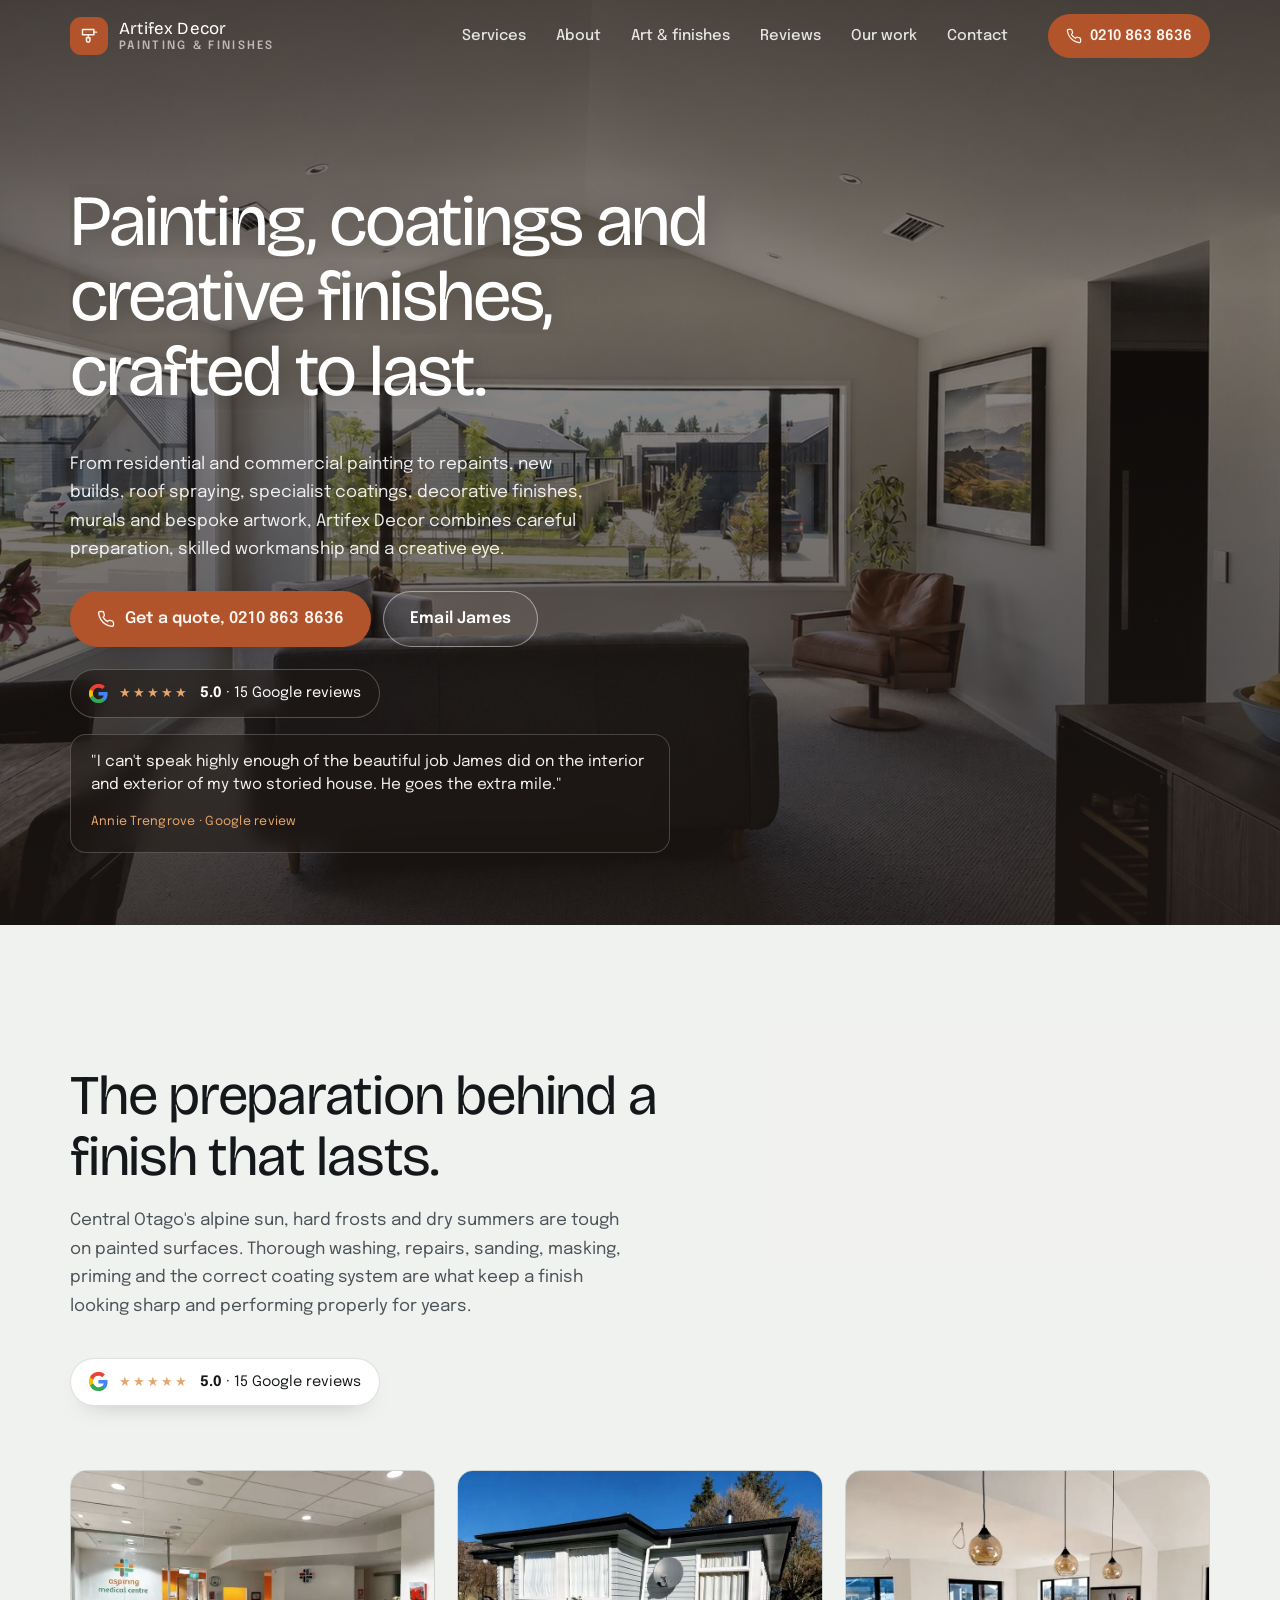
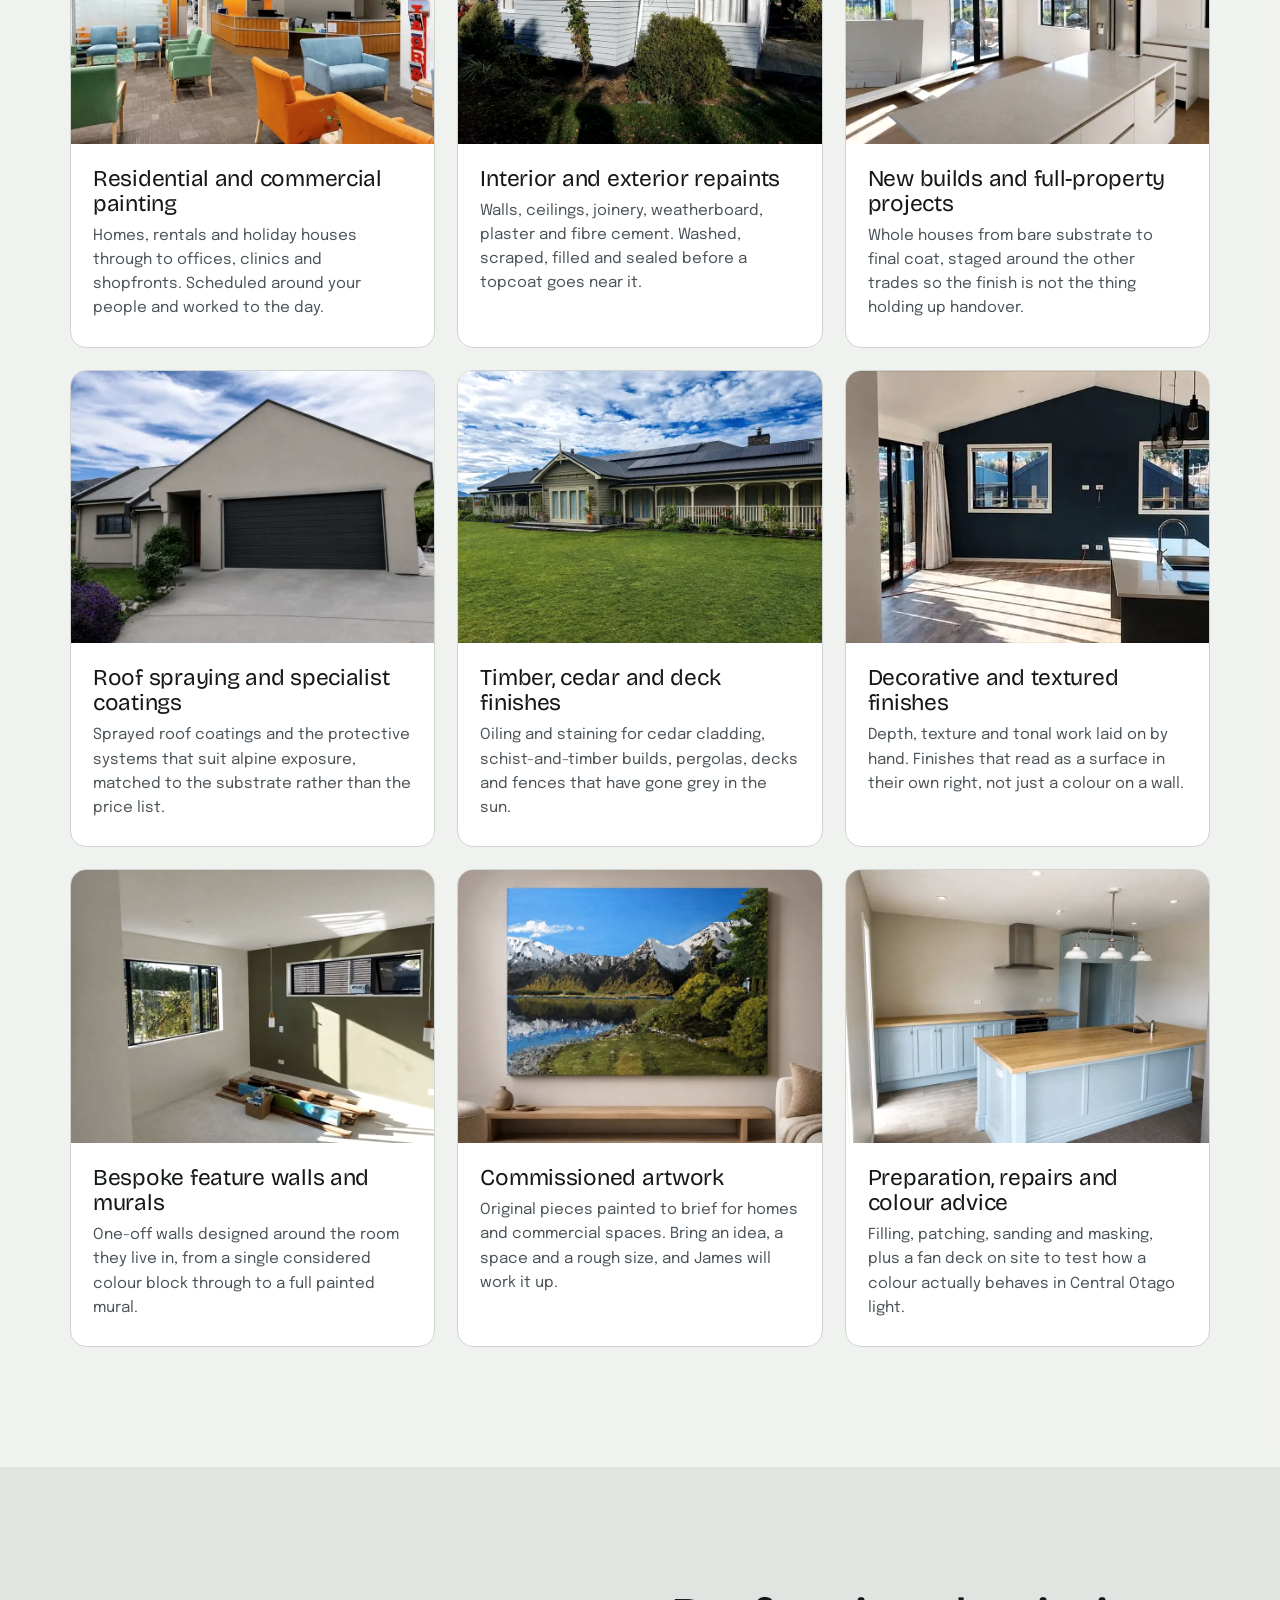
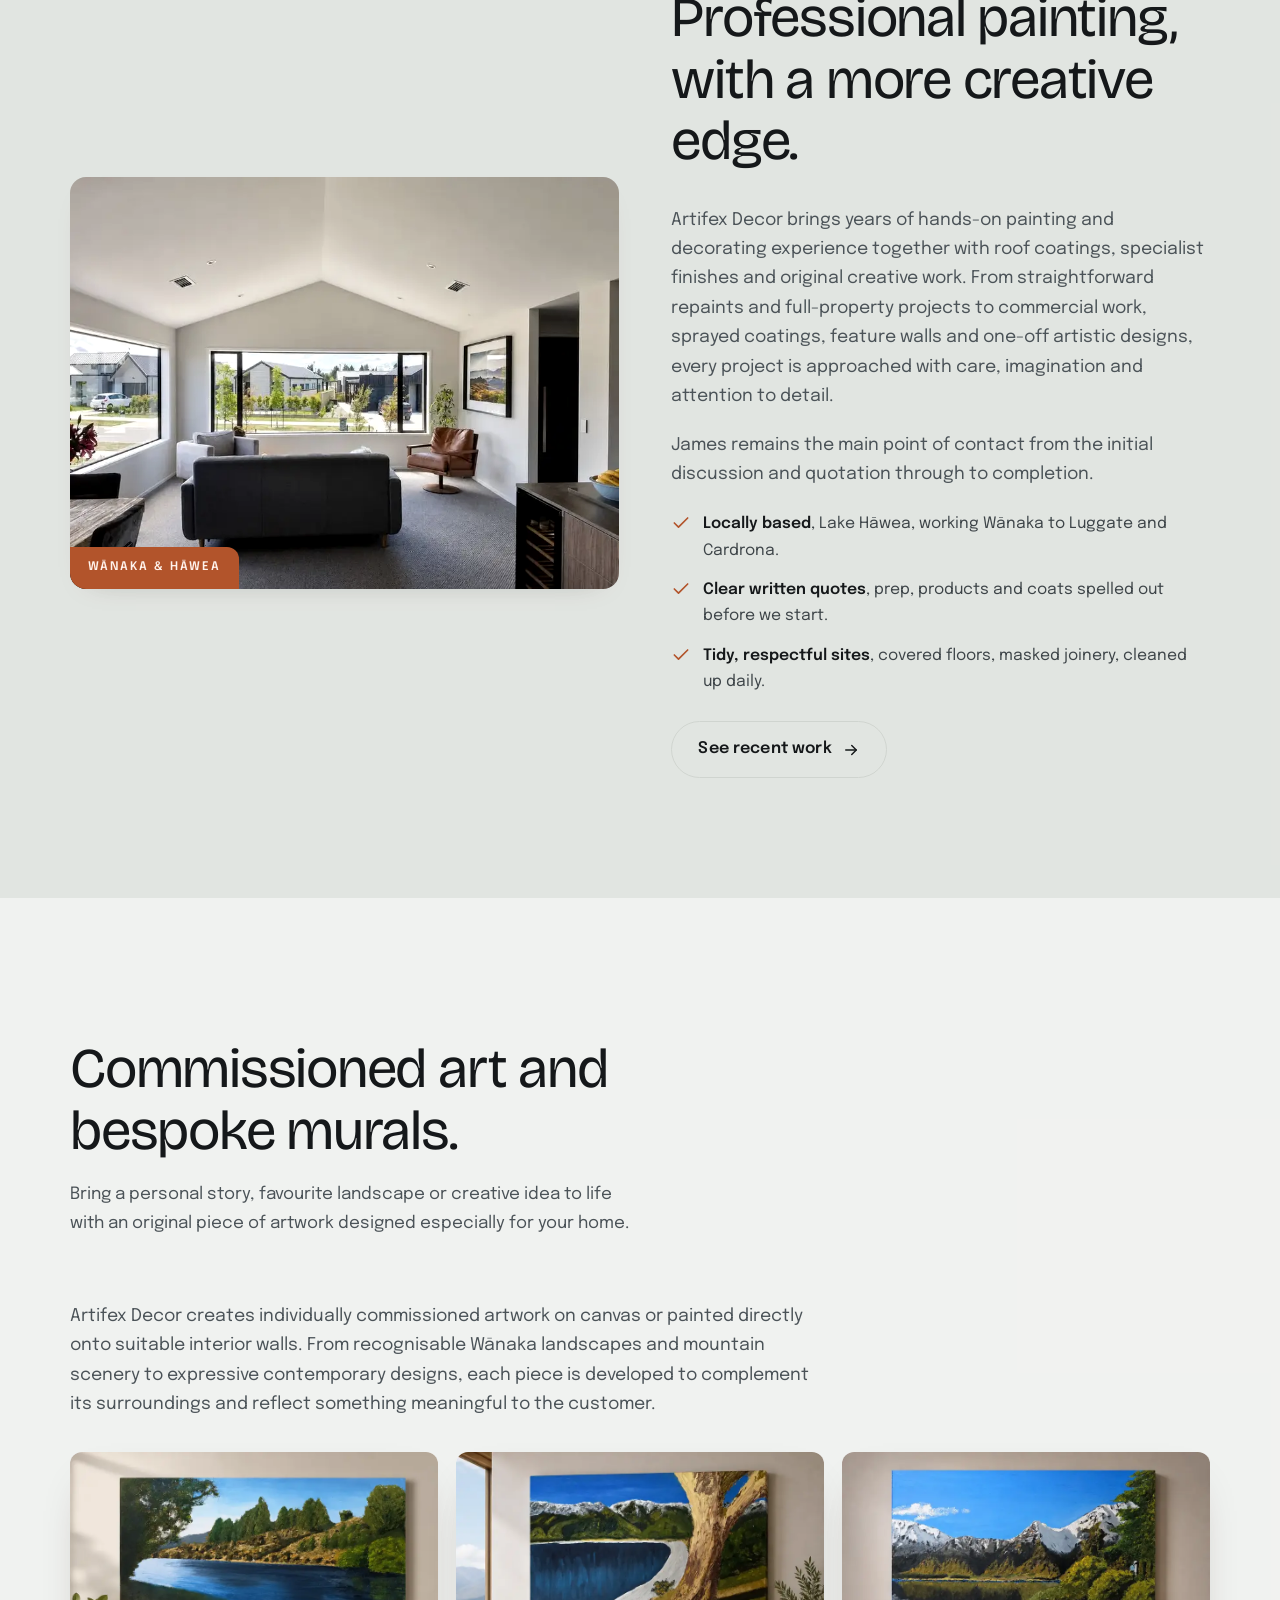
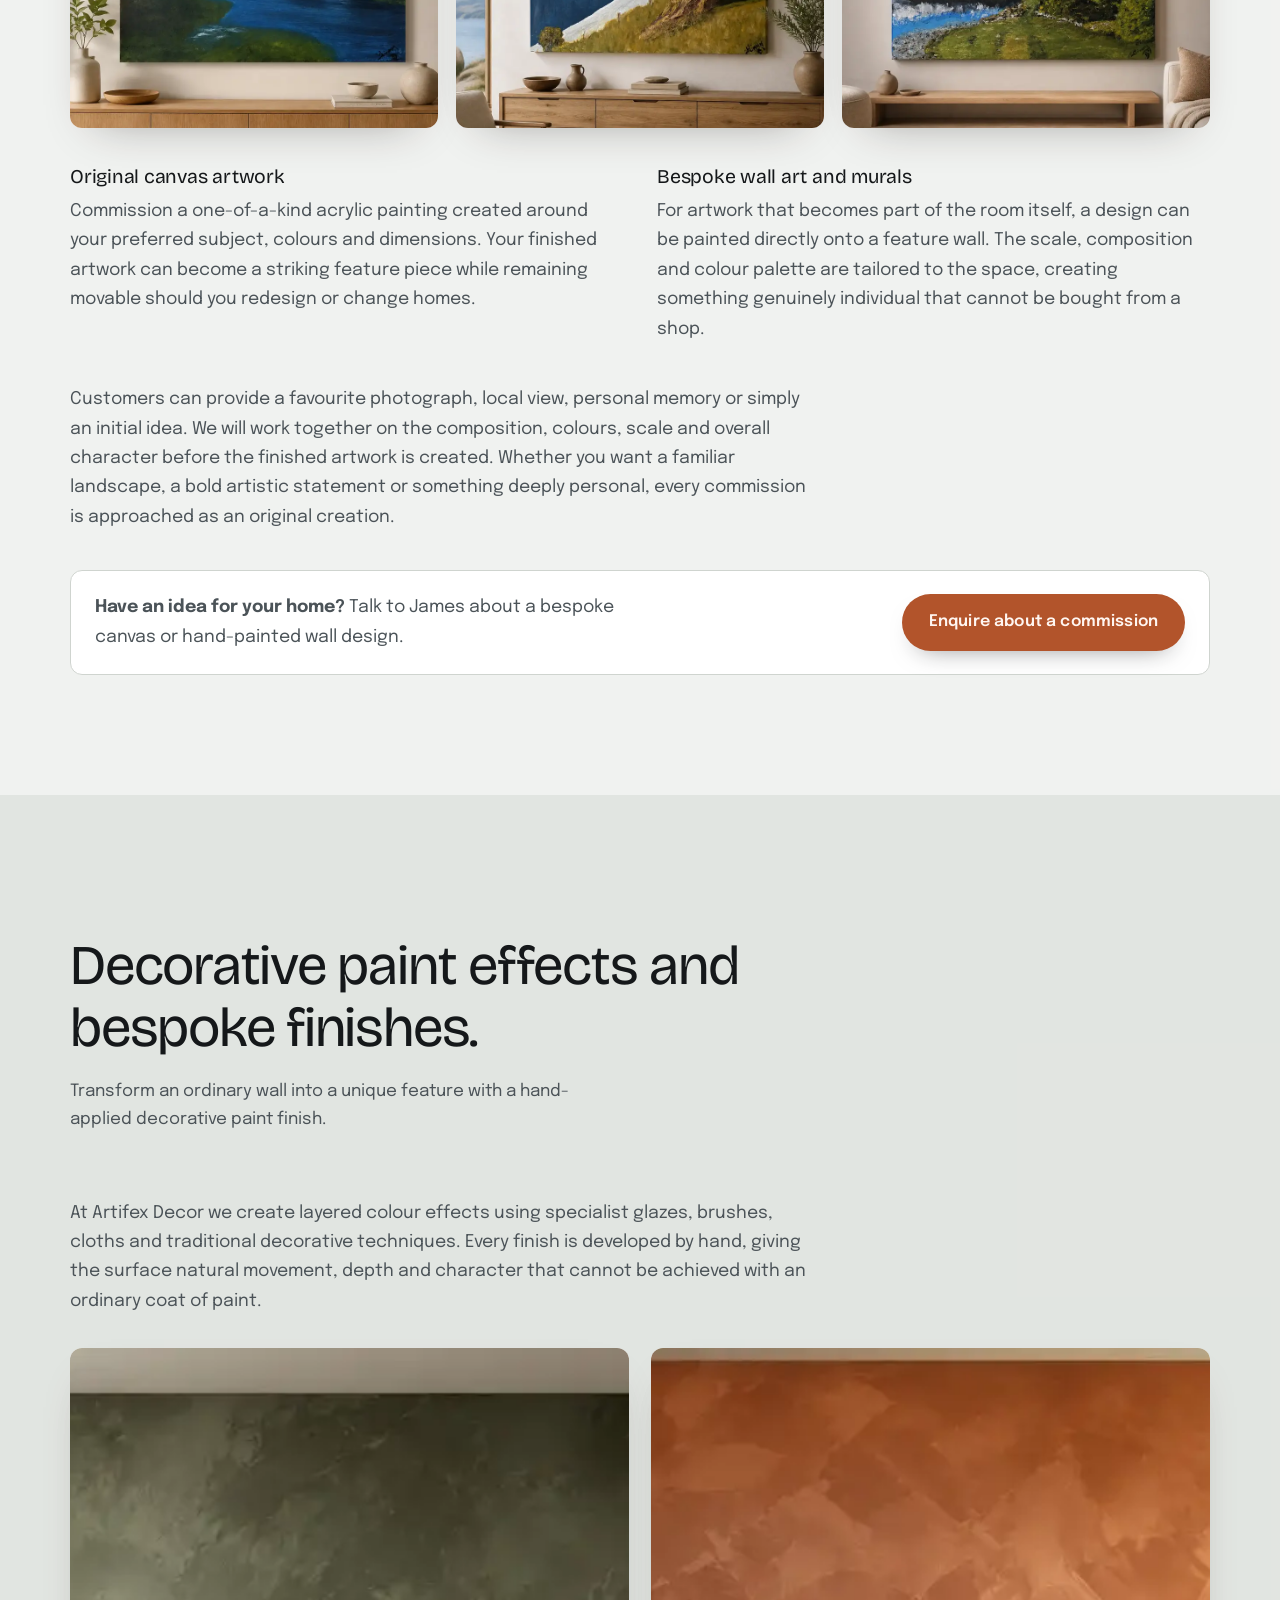
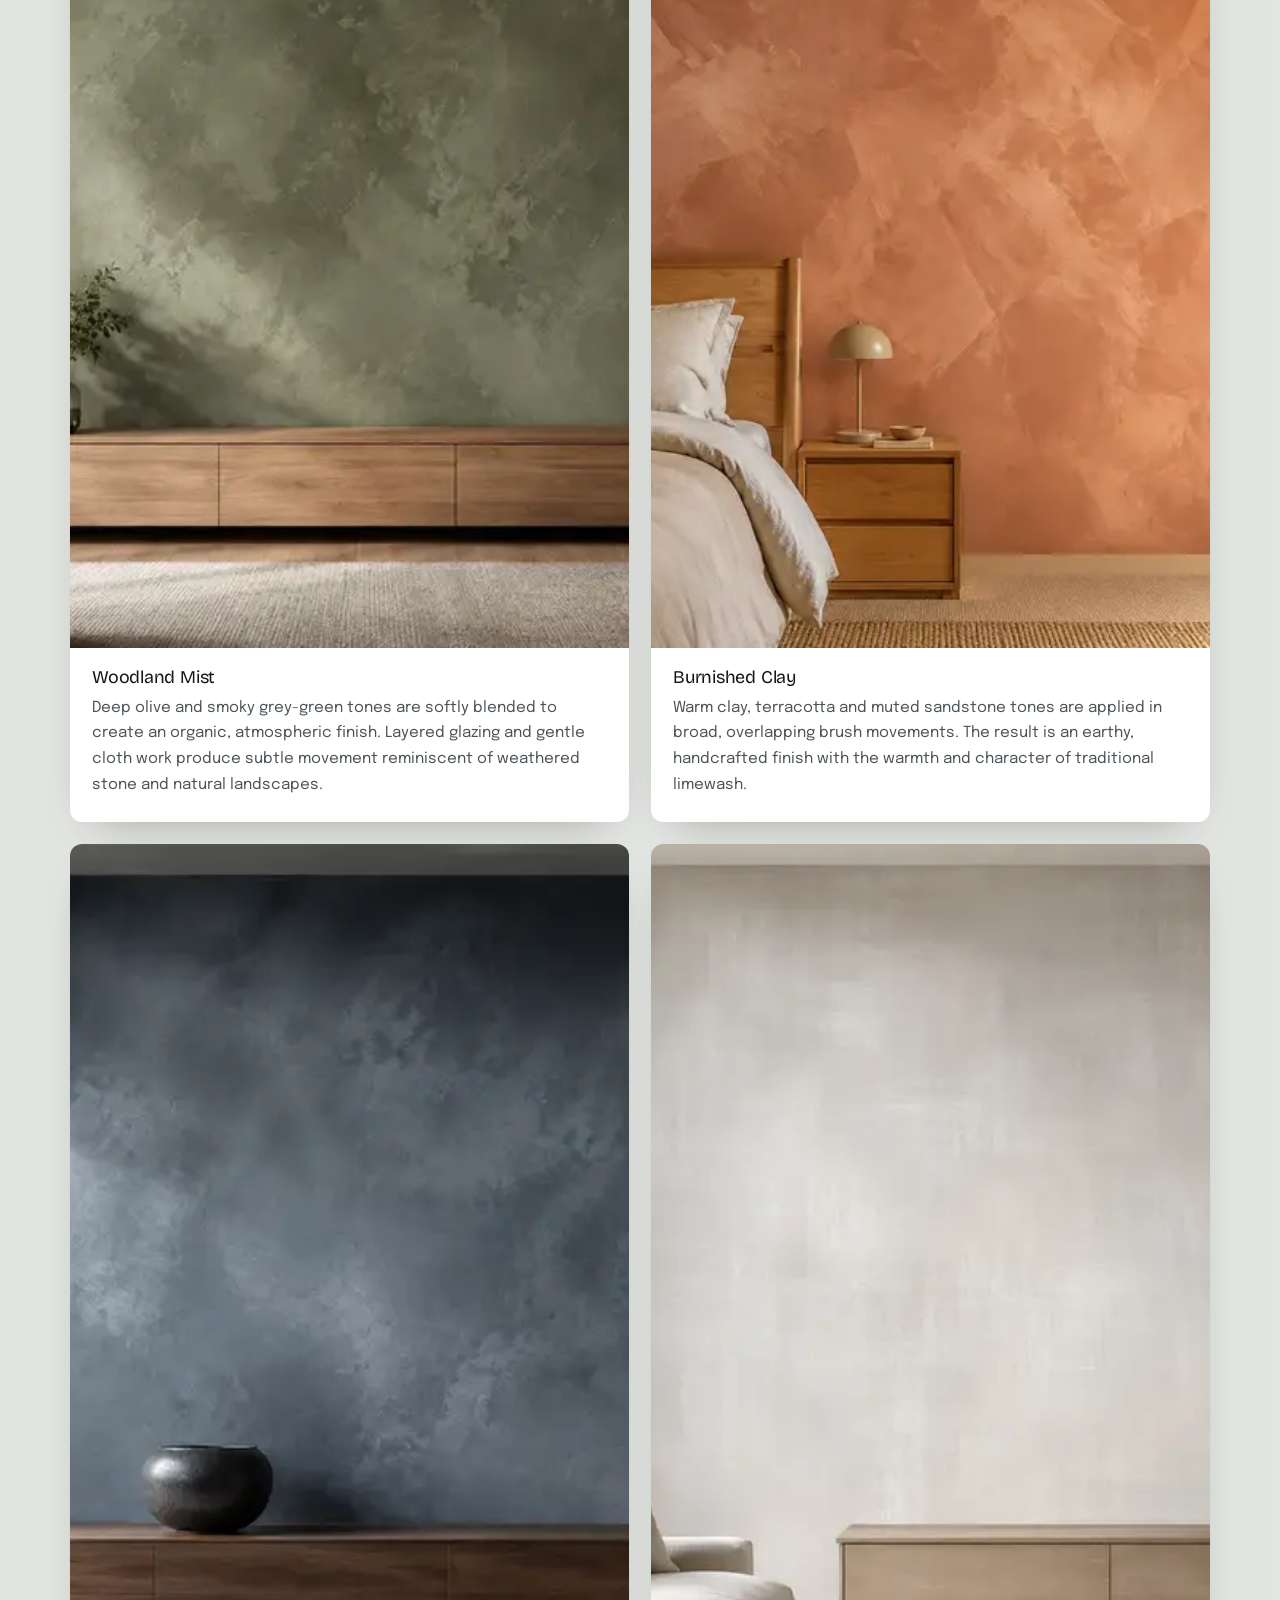
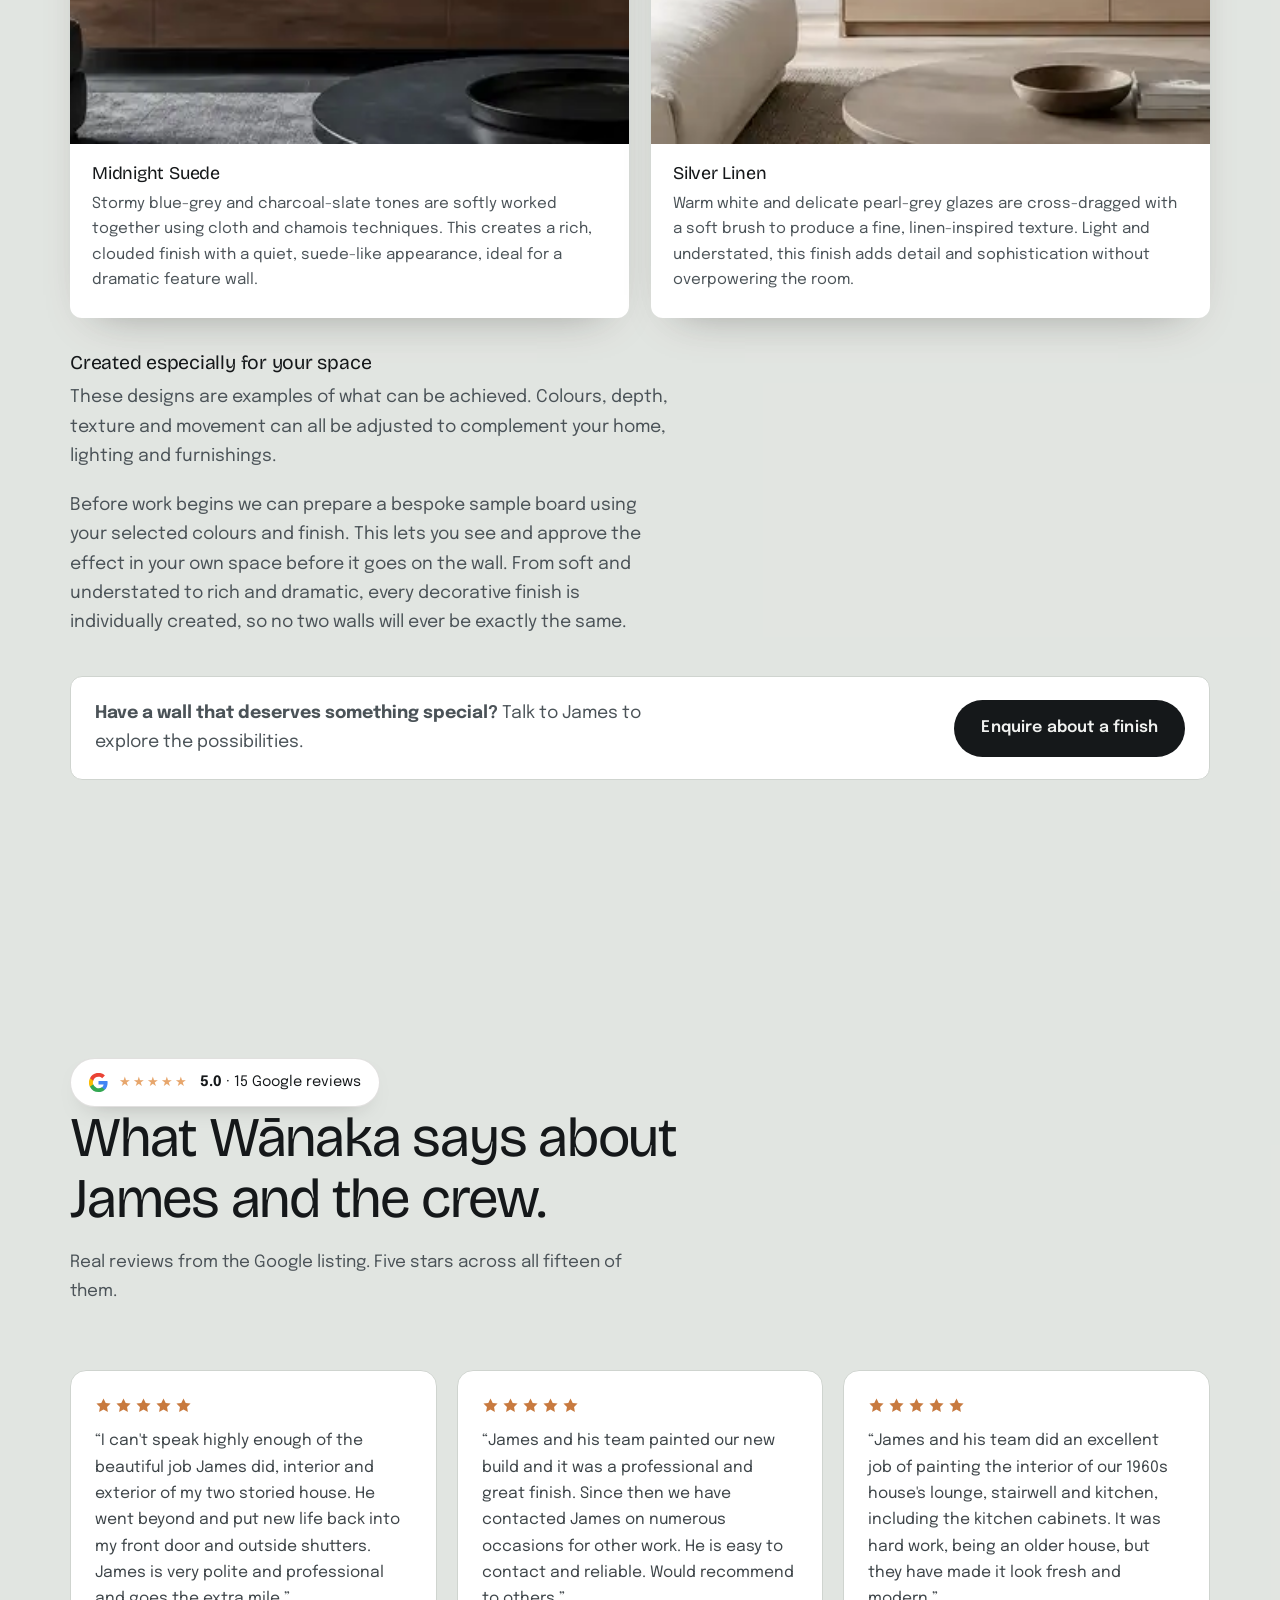
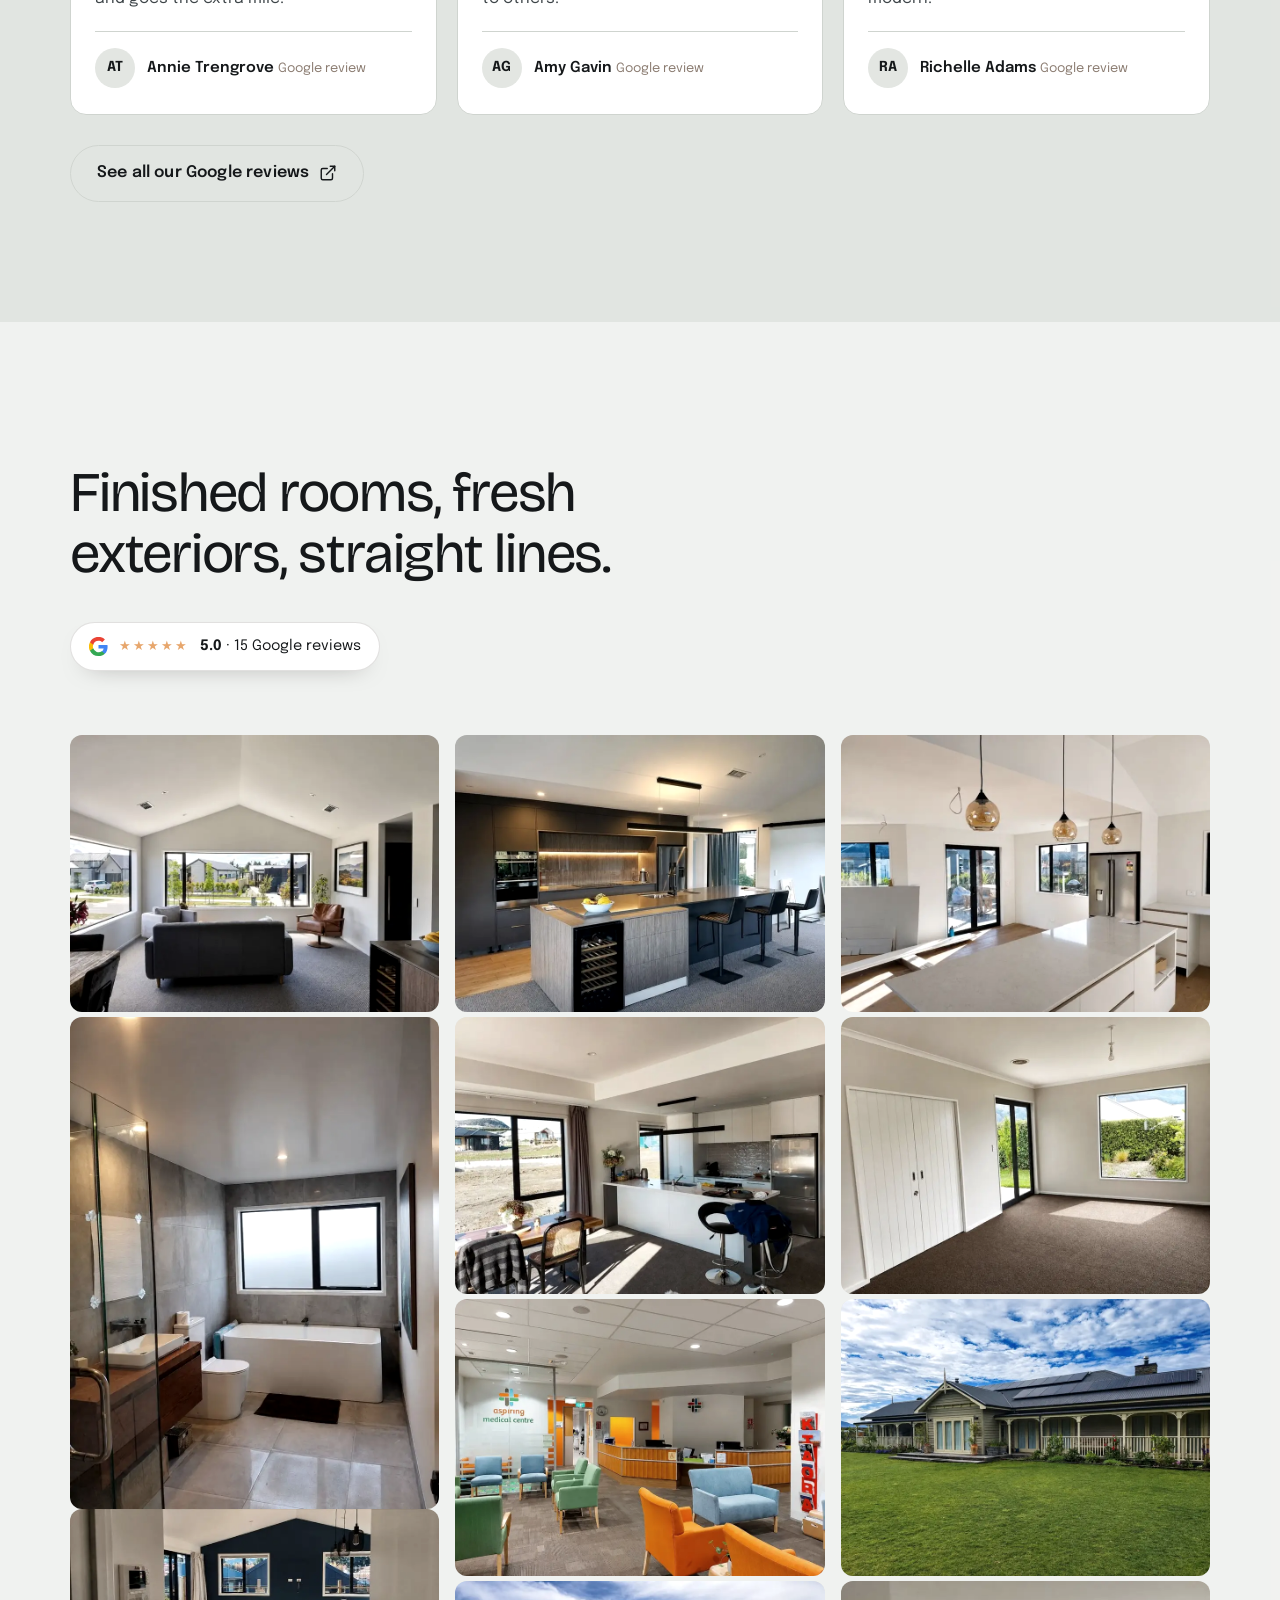
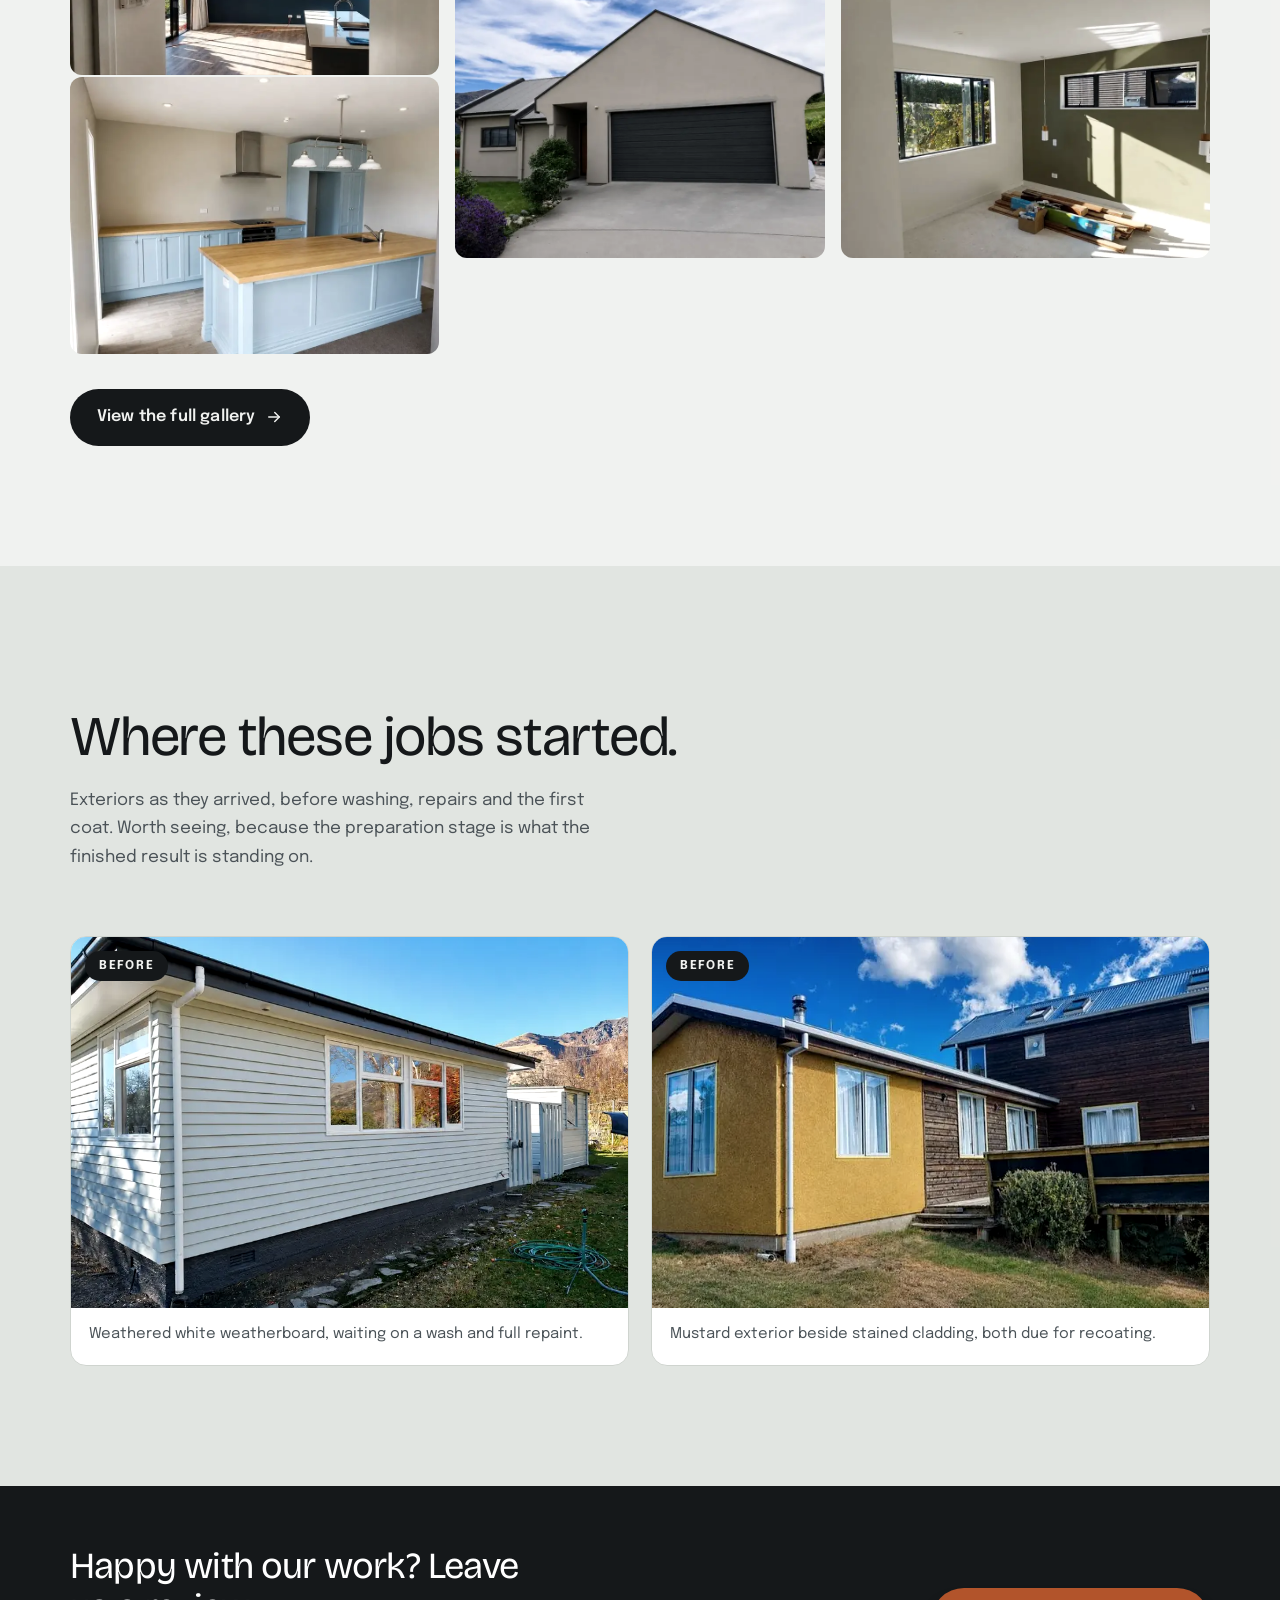
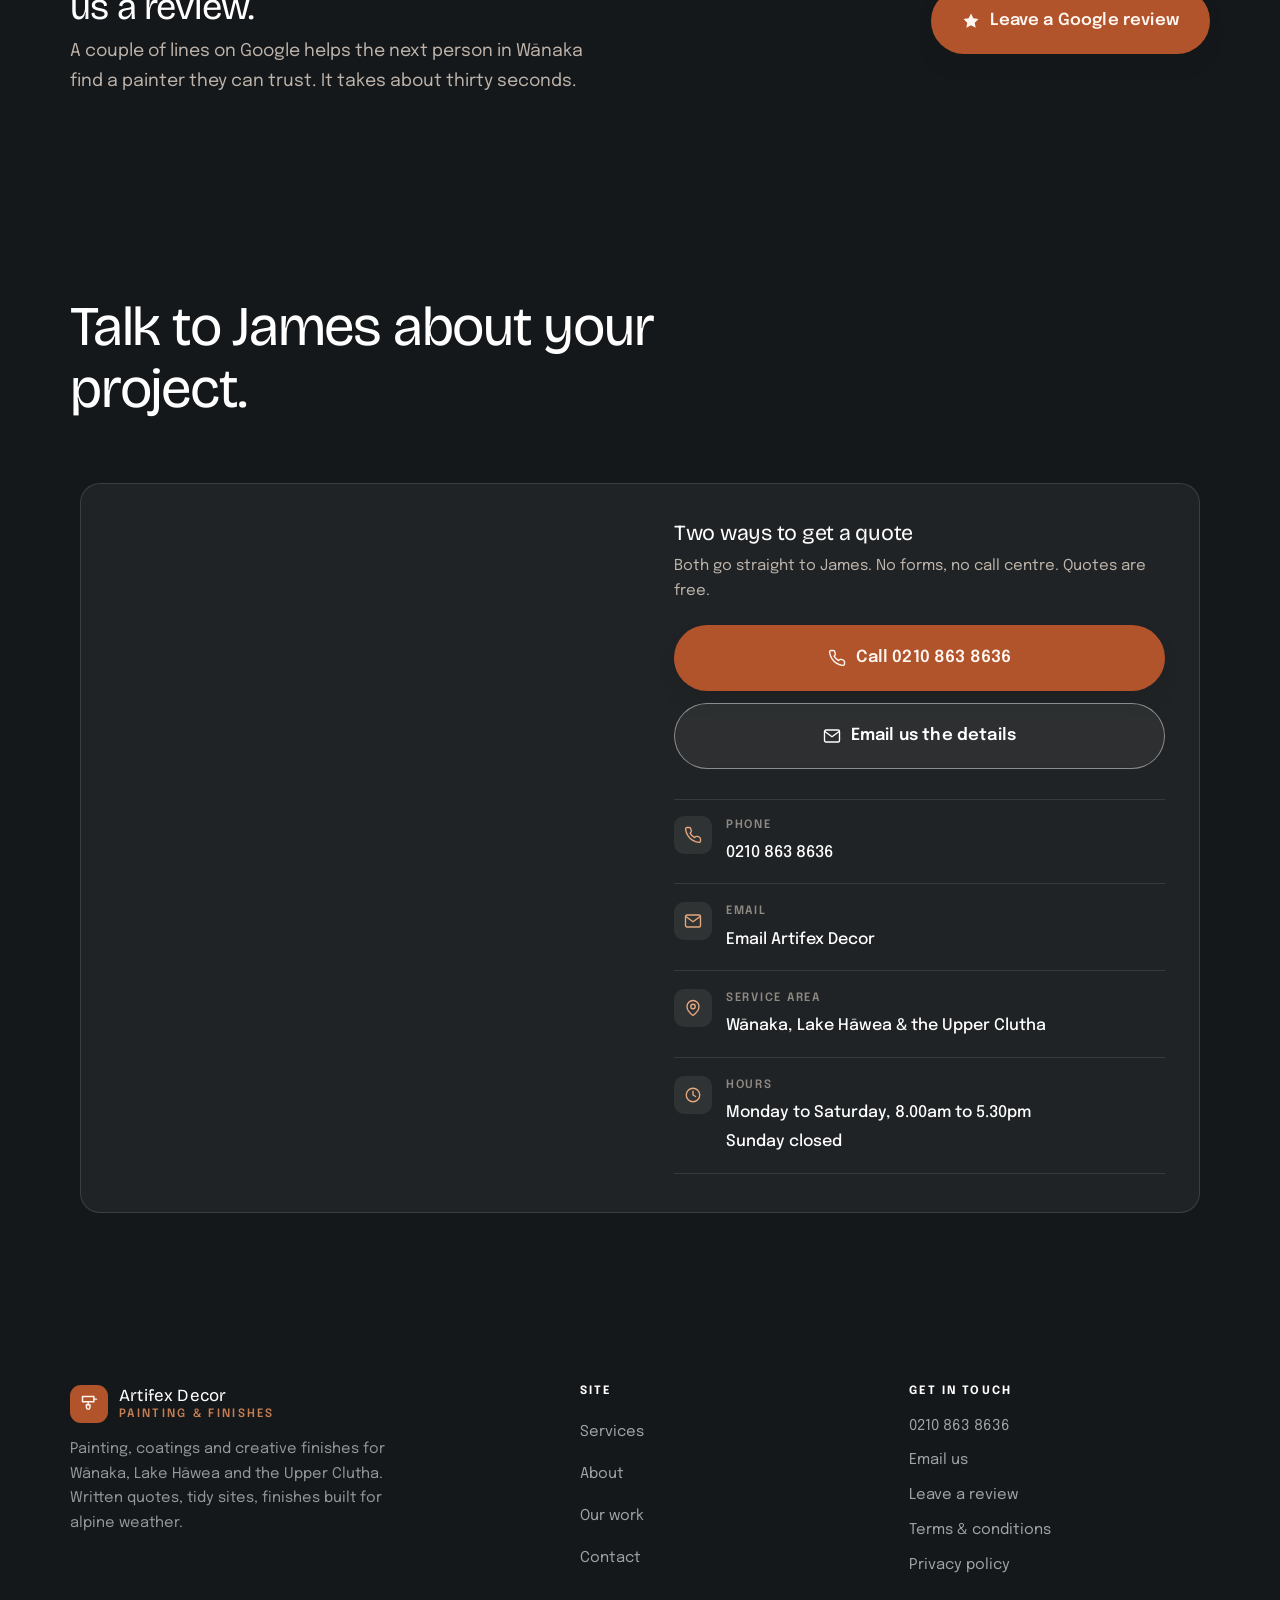
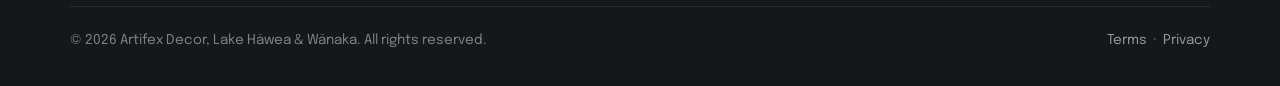
==== commit f9a8f07d: "Remove social icons that only ran a Facebook, Instagram or TikTok search They were stand-ins from th" ====
--- a/index.html
+++ b/index.html
@@ -110,7 +110,7 @@
 
   <div class="wrap hero__in">
     <h1><span class="ln"><span data-cms="index.top.span_1" data-cms-type="text">Painting, coatings and</span></span><span class="ln"><span data-cms="index.top.span_2" data-cms-type="text">creative finishes,</span></span><span class="ln"><span data-cms="index.top.span_3" data-cms-type="text">crafted to last.</span></span></h1>
-    <ul class="fandeck fandeck--hero" aria-hidden="true"><li></li><li></li><li></li><li></li><li></li></ul>
+    <ul class="fandeck fandeck--hero" aria-hidden="true"></ul>
     <p data-cms="index.top.p_1" data-cms-type="text" class="hero__sub">From residential and commercial painting to repaints, new builds, roof spraying, specialist coatings, decorative finishes, murals and bespoke artwork, Artifex Decor combines careful preparation, skilled workmanship and a creative eye.</p>
     <div class="hero__ctas">
       <a data-cms="index.top.a_1" data-cms-type="textnodes" data-cms-href="1" class="btn btn--clay" href="tel:+642108638636">
@@ -137,7 +137,7 @@
 <section class="section section--bone" id="services">
   <div class="wrap">
     <div class="sec-head reveal">
-      <ul class="fandeck" aria-hidden="true"><li></li><li></li><li></li><li></li><li></li></ul>
+      <ul class="fandeck" aria-hidden="true"></ul>
       <h2 data-cms="index.services.h2_1" data-cms-type="text">The preparation behind a finish that lasts.</h2>
       <p data-cms="index.services.p_1" data-cms-type="text" class="lede">Central Otago's alpine sun, hard frosts and dry summers are tough on painted surfaces. Thorough washing, repairs, sanding, masking, priming and the correct coating system are what keep a finish looking sharp and performing properly for years.</p>
       <a class="gbadge gbadge--light" href="#reviews">
@@ -270,7 +270,7 @@
 <section class="section section--bone" id="art">
   <div class="wrap">
     <div class="sec-head reveal">
-      <ul class="fandeck" aria-hidden="true"><li></li><li></li><li></li><li></li><li></li></ul>
+      <ul class="fandeck" aria-hidden="true"></ul>
       <h2 data-cms="index.art.h2_1" data-cms-type="text">Commissioned art and bespoke murals.</h2>
       <p data-cms="index.art.p_1" data-cms-type="text" class="lede">Bring a personal story, favourite landscape or creative idea to life with an original piece of artwork designed especially for your home.</p>
     </div>
@@ -306,7 +306,7 @@
 <section class="section section--bone2" id="finishes">
   <div class="wrap">
     <div class="sec-head reveal">
-      <ul class="fandeck" aria-hidden="true"><li></li><li></li><li></li><li></li><li></li></ul>
+      <ul class="fandeck" aria-hidden="true"></ul>
       <h2 data-cms="index.finishes.h2_1" data-cms-type="text">Decorative paint effects and bespoke finishes.</h2>
       <p data-cms="index.finishes.p_1" data-cms-type="text" class="lede">Transform an ordinary wall into a unique feature with a hand-applied decorative paint finish.</p>
     </div>
@@ -348,7 +348,7 @@
 <section class="section section--bone2" id="reviews">
   <div class="wrap">
     <div class="sec-head reveal">
-      <ul class="fandeck" aria-hidden="true"><li></li><li></li><li></li><li></li><li></li></ul>
+      <ul class="fandeck" aria-hidden="true"></ul>
       <a class="gbadge gbadge--light" href="https://www.google.com/maps/search/?api=1&query=Everest%20Painters%20Lake%20Hawea%20Wanaka" target="_blank" rel="noopener">
         <svg class="gmark" viewBox="0 0 24 24" aria-hidden="true"><path fill="#4285F4" d="M23.5 12.3c0-.8-.1-1.6-.2-2.3H12v4.5h6.5a5.6 5.6 0 0 1-2.4 3.7v3h3.9c2.3-2.1 3.5-5.2 3.5-8.9z"/><path fill="#34A853" d="M12 24c3.2 0 6-1.1 8-2.9l-3.9-3a7.2 7.2 0 0 1-10.8-3.8H1.2v3.1A12 12 0 0 0 12 24z"/><path fill="#FBBC05" d="M5.3 14.3a7.2 7.2 0 0 1 0-4.6V6.6H1.2a12 12 0 0 0 0 10.8z"/><path fill="#EA4335" d="M12 4.7c1.8 0 3.4.6 4.6 1.8l3.5-3.5A12 12 0 0 0 1.2 6.6l4.1 3.1A7.2 7.2 0 0 1 12 4.7z"/></svg>
         <span data-cms="index.reviews.span_1" data-cms-type="text" class="gstars" aria-hidden="true">★★★★★</span>
@@ -427,7 +427,7 @@
 <section class="section section--bone" id="work">
   <div class="wrap">
     <div class="sec-head reveal">
-      <ul class="fandeck" aria-hidden="true"><li></li><li></li><li></li><li></li><li></li></ul>
+      <ul class="fandeck" aria-hidden="true"></ul>
       <h2 data-cms="index.work.h2_1" data-cms-type="text">Finished rooms, fresh exteriors, straight lines.</h2>
       <a class="gbadge gbadge--light" href="#reviews">
         <svg class="gmark" viewBox="0 0 24 24" aria-hidden="true"><path fill="#4285F4" d="M23.5 12.3c0-.8-.1-1.6-.2-2.3H12v4.5h6.5a5.6 5.6 0 0 1-2.4 3.7v3h3.9c2.3-2.1 3.5-5.2 3.5-8.9z"/><path fill="#34A853" d="M12 24c3.2 0 6-1.1 8-2.9l-3.9-3a7.2 7.2 0 0 1-10.8-3.8H1.2v3.1A12 12 0 0 0 12 24z"/><path fill="#FBBC05" d="M5.3 14.3a7.2 7.2 0 0 1 0-4.6V6.6H1.2a12 12 0 0 0 0 10.8z"/><path fill="#EA4335" d="M12 4.7c1.8 0 3.4.6 4.6 1.8l3.5-3.5A12 12 0 0 0 1.2 6.6l4.1 3.1A7.2 7.2 0 0 1 12 4.7z"/></svg>
@@ -461,7 +461,7 @@
 <section class="section section--bone2" id="before">
   <div class="wrap">
     <div class="sec-head reveal">
-      <ul class="fandeck" aria-hidden="true"><li></li><li></li><li></li><li></li><li></li></ul>
+      <ul class="fandeck" aria-hidden="true"></ul>
       <h2 data-cms="index.before.h2_1" data-cms-type="text">Where these jobs started.</h2>
       <p data-cms="index.before.p_1" data-cms-type="text" class="lede">Exteriors as they arrived, before washing, repairs and the first coat. Worth seeing, because the preparation stage is what the finished result is standing on.</p>
     </div>
@@ -500,7 +500,7 @@
 <section class="section contact" id="contact">
   <div class="wrap">
     <div class="sec-head reveal">
-      <ul class="fandeck" aria-hidden="true"><li></li><li></li><li></li><li></li><li></li></ul>
+      <ul class="fandeck" aria-hidden="true"></ul>
       <h2 data-cms="index.contact.h2_1" data-cms-type="text" style="color:#fff">Talk to James about your project.</h2>
     </div>
     <div class="cbox reveal">
@@ -536,17 +536,6 @@
             <span><span data-cms="index.contact.span_5" data-cms-type="text" class="k">Hours</span><span data-cms="index.contact.span_6" data-cms-type="text" class="v">Monday to Saturday, 8.00am to 5.30pm<br>Sunday closed</span></span>
           </li>
         </ul>
-        <div class="socials">
-          <a href="https://www.facebook.com/search/top?q=Everest%20Painters%20Wanaka" target="_blank" rel="noopener" aria-label="Artifex Decor on Facebook">
-            <svg viewBox="0 0 24 24" fill="currentColor" aria-hidden="true"><path d="M22 12a10 10 0 1 0-11.6 9.9v-7H7.9V12h2.5V9.8c0-2.5 1.5-3.9 3.7-3.9 1.1 0 2.2.2 2.2.2v2.4h-1.2c-1.2 0-1.6.8-1.6 1.6V12h2.7l-.4 2.9h-2.3v7A10 10 0 0 0 22 12z"/></svg>
-          </a>
-          <a href="https://www.instagram.com/explore/search/keyword/?q=Everest%20Painters%20Wanaka" target="_blank" rel="noopener" aria-label="Artifex Decor on Instagram">
-            <svg viewBox="0 0 24 24" fill="none" stroke="currentColor" stroke-width="1.8" stroke-linecap="round" stroke-linejoin="round" aria-hidden="true"><rect x="3" y="3" width="18" height="18" rx="5"/><circle cx="12" cy="12" r="4"/><path d="M17.5 6.5h.01"/></svg>
-          </a>
-          <a href="https://www.tiktok.com/search?q=Everest%20Painters%20Wanaka" target="_blank" rel="noopener" aria-label="Artifex Decor on TikTok">
-            <svg viewBox="0 0 24 24" fill="currentColor" aria-hidden="true"><path d="M16.6 5.8A5 5 0 0 1 15.3 3h-3v12.1a2.6 2.6 0 1 1-1.8-2.5V9.5a5.7 5.7 0 1 0 4.8 5.6V9.3a7.6 7.6 0 0 0 4.2 1.3V7.7a4.8 4.8 0 0 1-2.9-1.9z"/></svg>
-          </a>
-        </div>
       </div>
     </div>
   </div>
@@ -554,7 +543,7 @@
 
 <!-- footer -->
 <footer class="footer">
-  <ul class="footer__deck" aria-hidden="true"><li></li><li></li><li></li><li></li><li></li></ul>
+  <ul class="footer__deck" aria-hidden="true"></ul>
   <div class="wrap">
     <div class="footer__top">
       <div>
@@ -568,17 +557,6 @@
           </span>
         </a>
         <p data-cms="index.footer.p_1" data-cms-type="text">Painting, coatings and creative finishes for Wānaka, Lake Hāwea and the Upper Clutha. Written quotes, tidy sites, finishes built for alpine weather.</p>
-        <div class="socials">
-          <a href="https://www.facebook.com/search/top?q=Everest%20Painters%20Wanaka" target="_blank" rel="noopener" aria-label="Artifex Decor on Facebook">
-            <svg viewBox="0 0 24 24" fill="currentColor" aria-hidden="true"><path d="M22 12a10 10 0 1 0-11.6 9.9v-7H7.9V12h2.5V9.8c0-2.5 1.5-3.9 3.7-3.9 1.1 0 2.2.2 2.2.2v2.4h-1.2c-1.2 0-1.6.8-1.6 1.6V12h2.7l-.4 2.9h-2.3v7A10 10 0 0 0 22 12z"/></svg>
-          </a>
-          <a href="https://www.instagram.com/explore/search/keyword/?q=Everest%20Painters%20Wanaka" target="_blank" rel="noopener" aria-label="Artifex Decor on Instagram">
-            <svg viewBox="0 0 24 24" fill="none" stroke="currentColor" stroke-width="1.8" stroke-linecap="round" stroke-linejoin="round" aria-hidden="true"><rect x="3" y="3" width="18" height="18" rx="5"/><circle cx="12" cy="12" r="4"/><path d="M17.5 6.5h.01"/></svg>
-          </a>
-          <a href="https://www.tiktok.com/search?q=Everest%20Painters%20Wanaka" target="_blank" rel="noopener" aria-label="Artifex Decor on TikTok">
-            <svg viewBox="0 0 24 24" fill="currentColor" aria-hidden="true"><path d="M16.6 5.8A5 5 0 0 1 15.3 3h-3v12.1a2.6 2.6 0 1 1-1.8-2.5V9.5a5.7 5.7 0 1 0 4.8 5.6V9.3a7.6 7.6 0 0 0 4.2 1.3V7.7a4.8 4.8 0 0 1-2.9-1.9z"/></svg>
-          </a>
-        </div>
       </div>
 
       <div class="footer__nav">
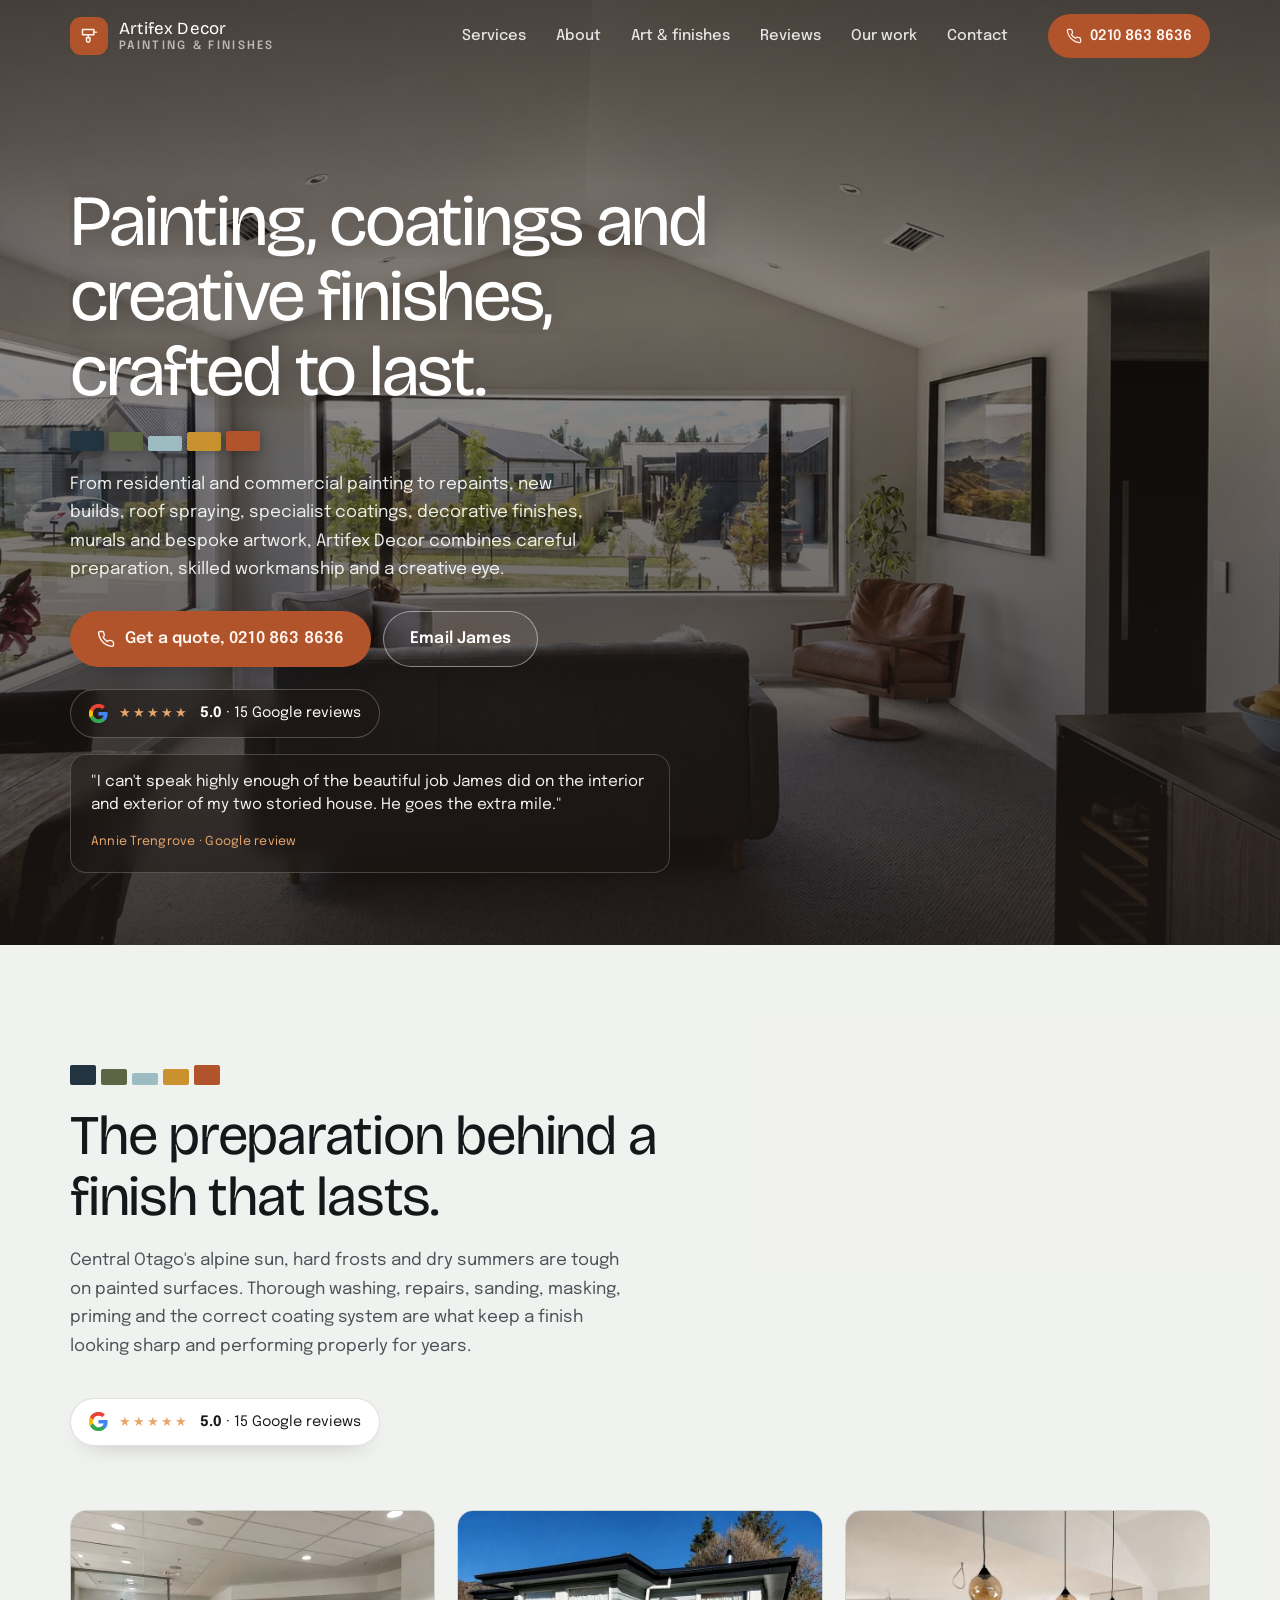
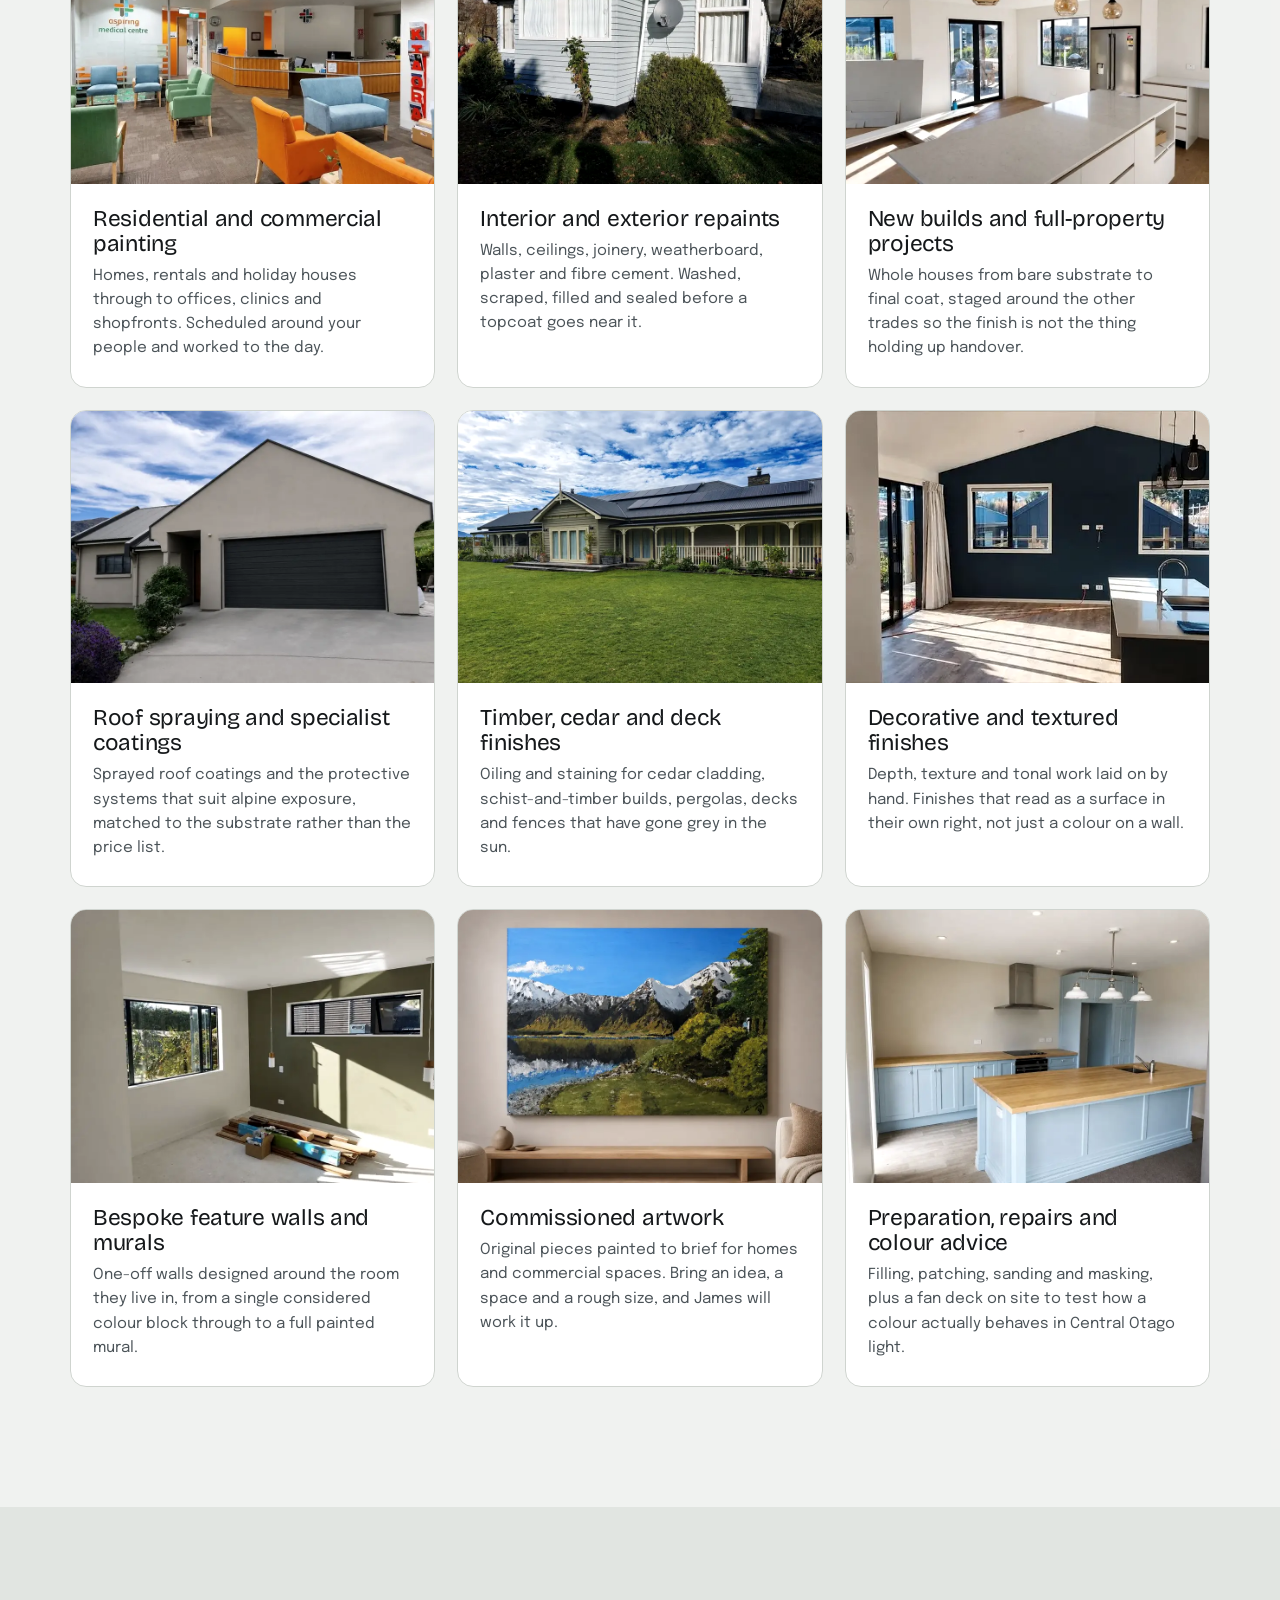
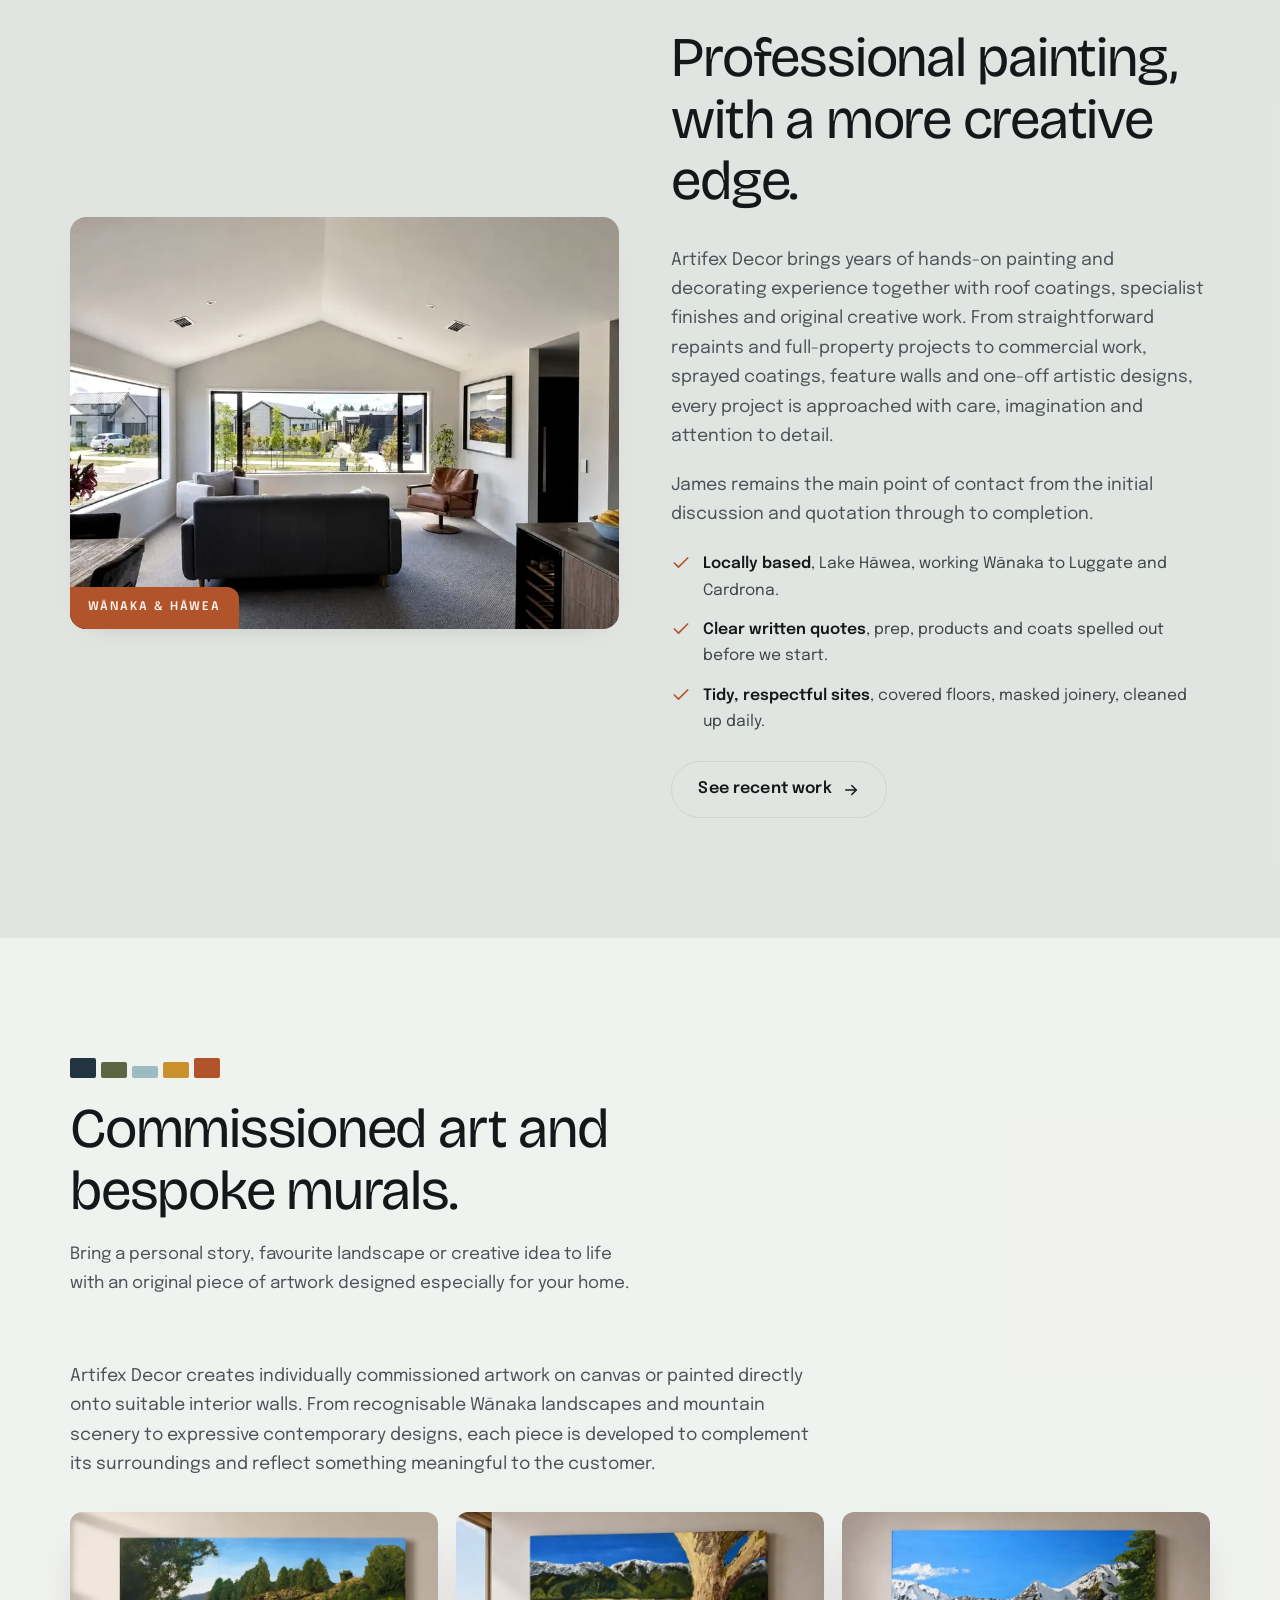
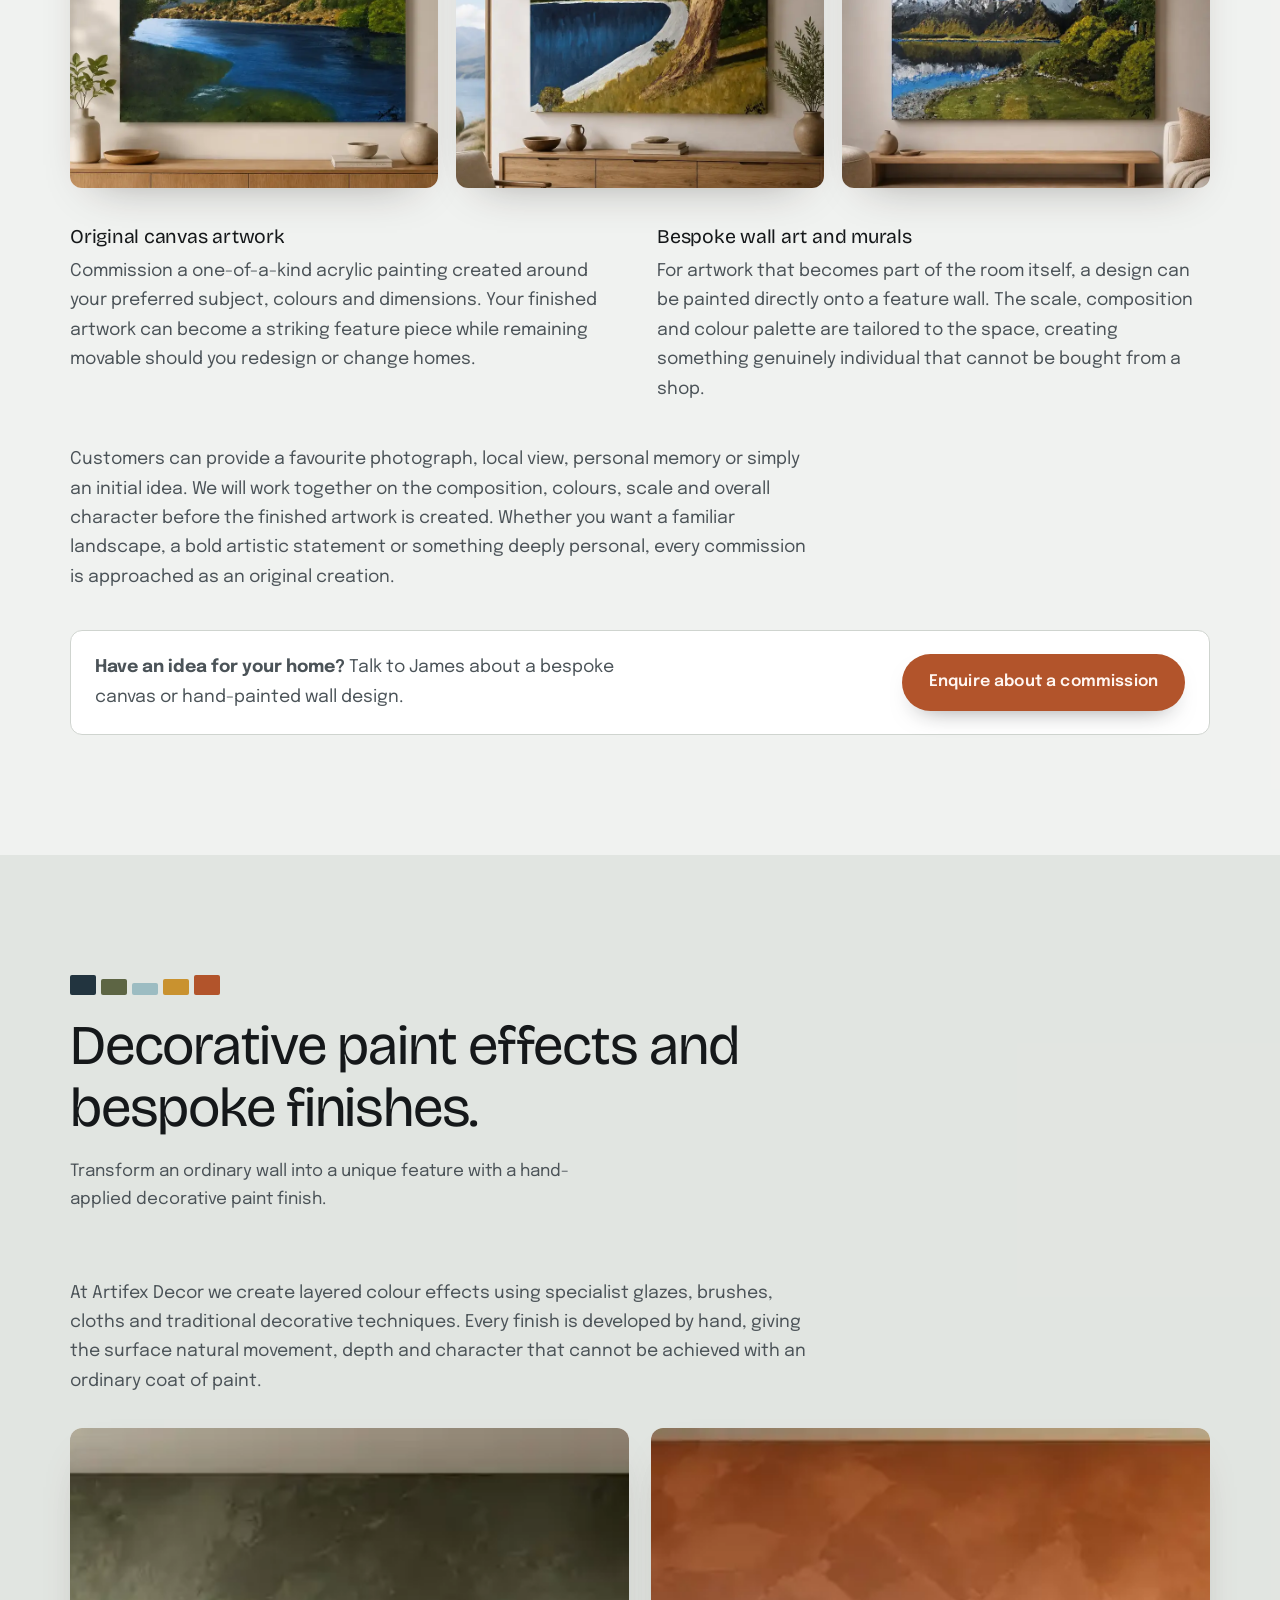
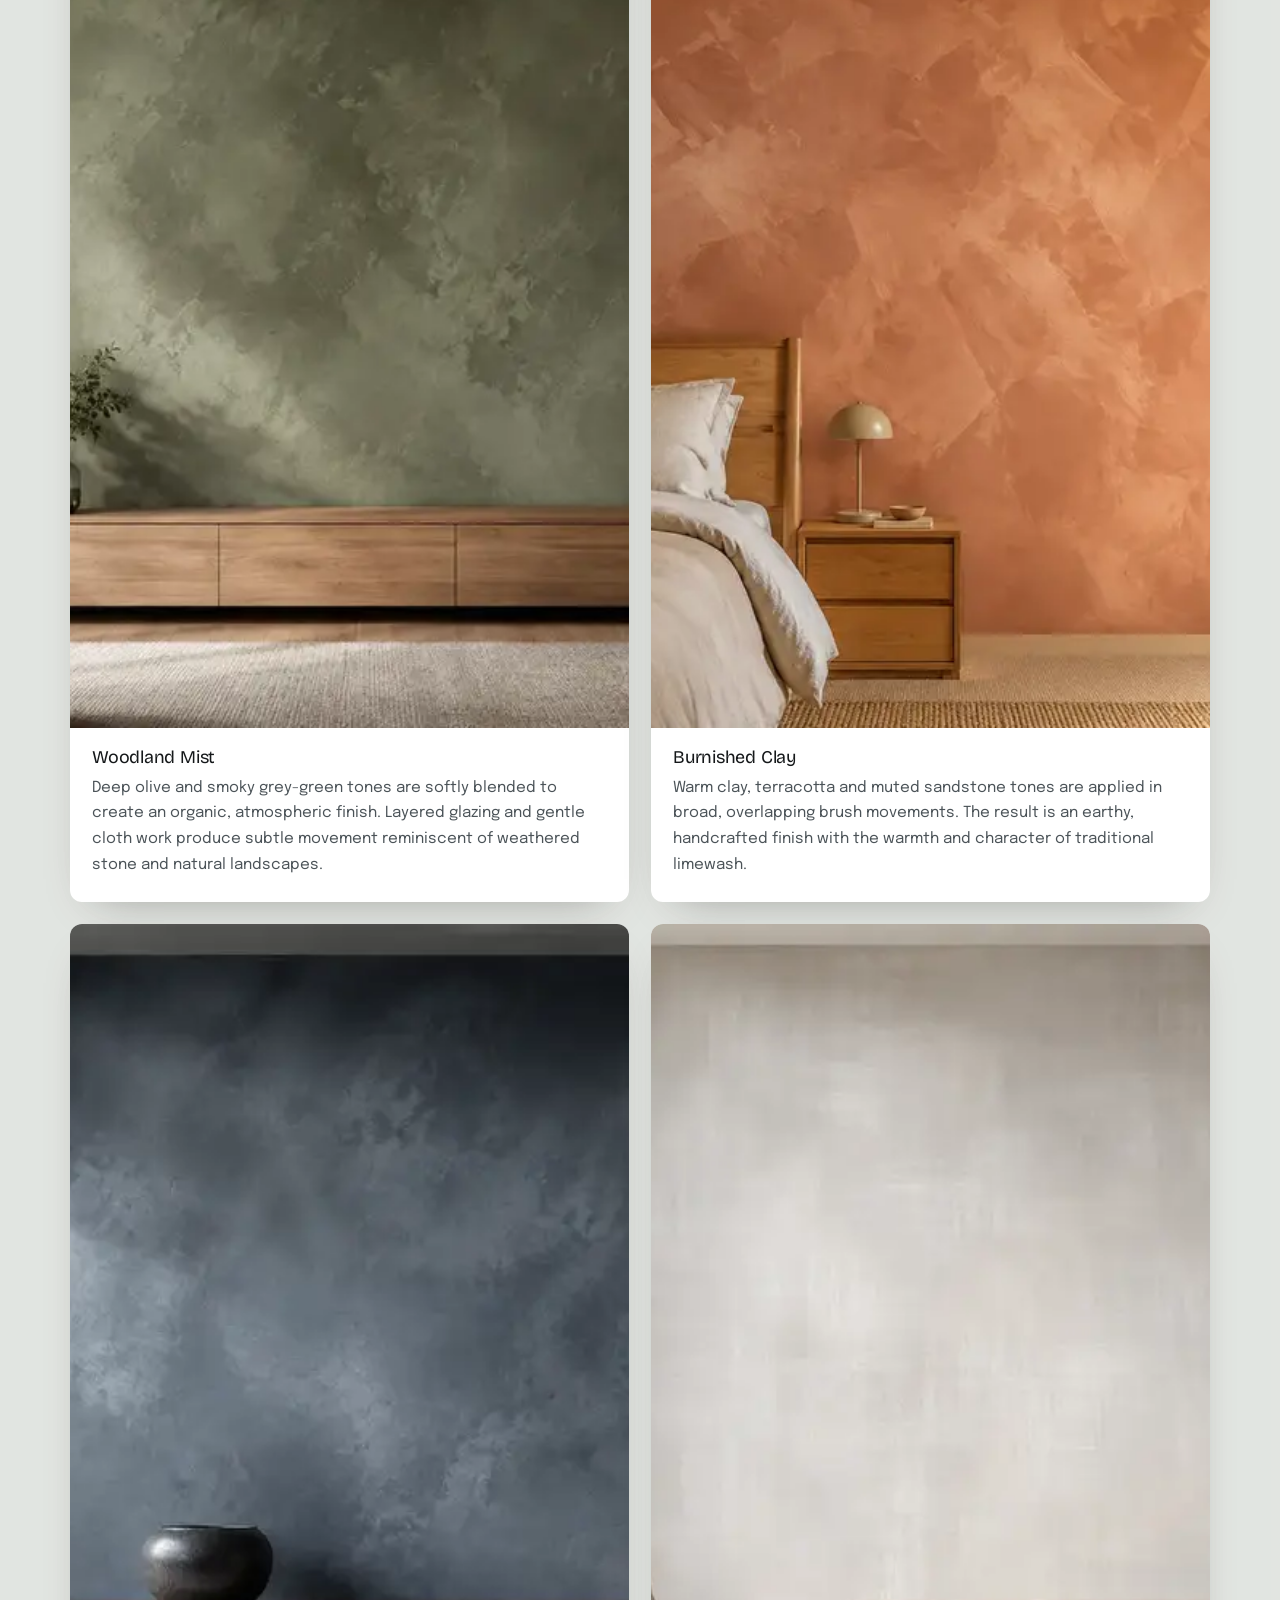
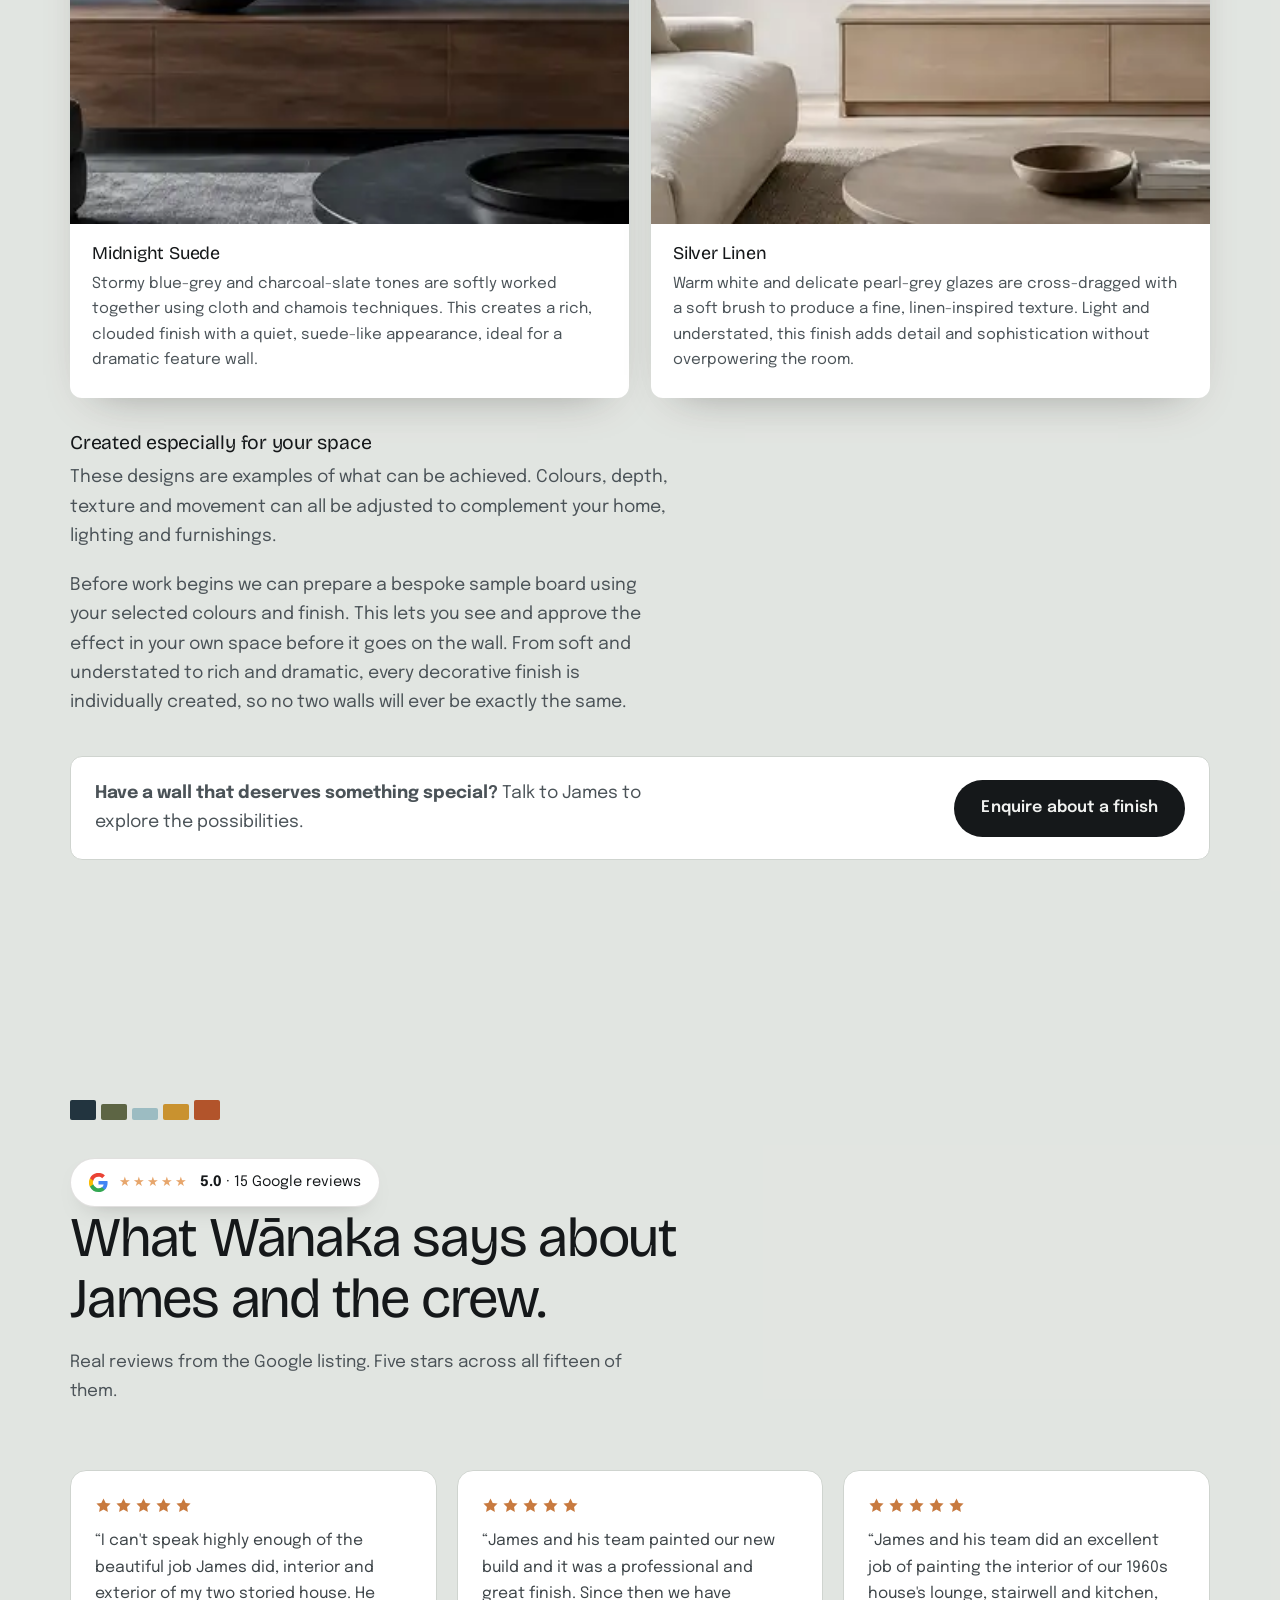
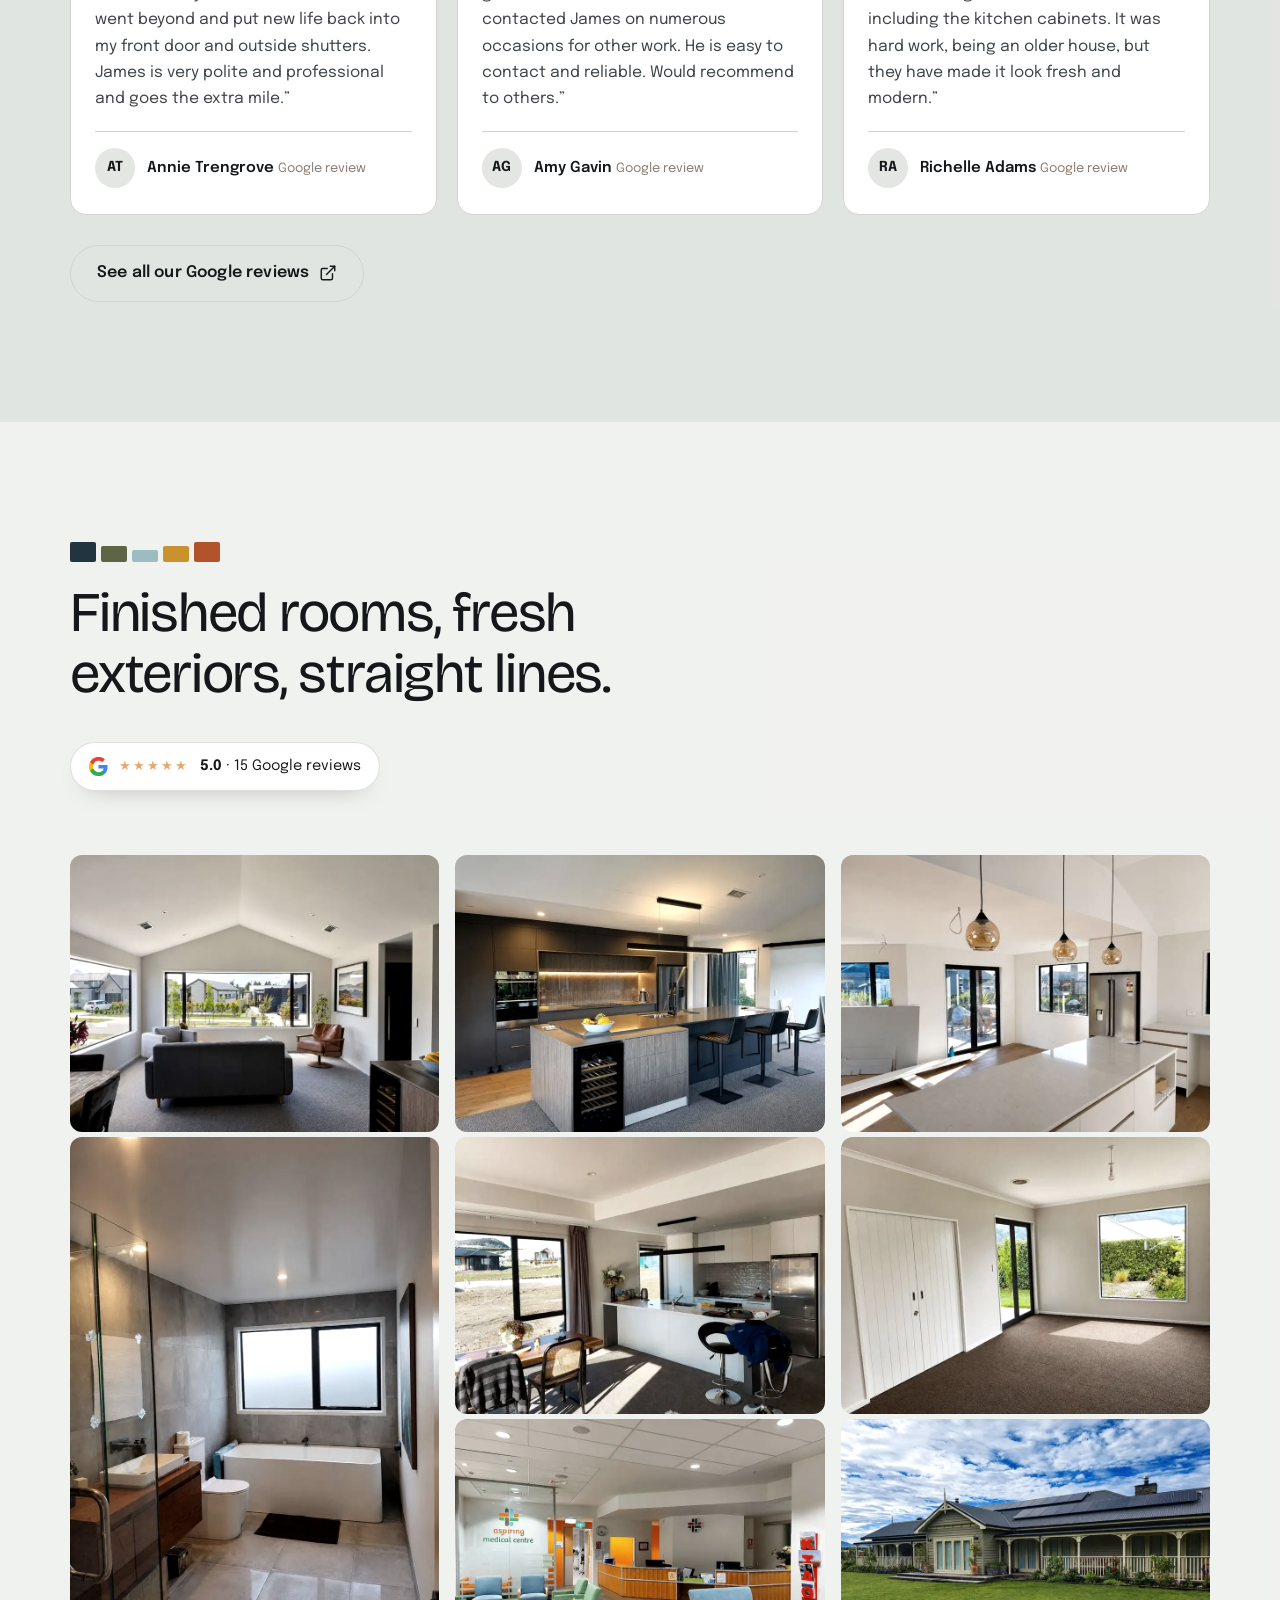
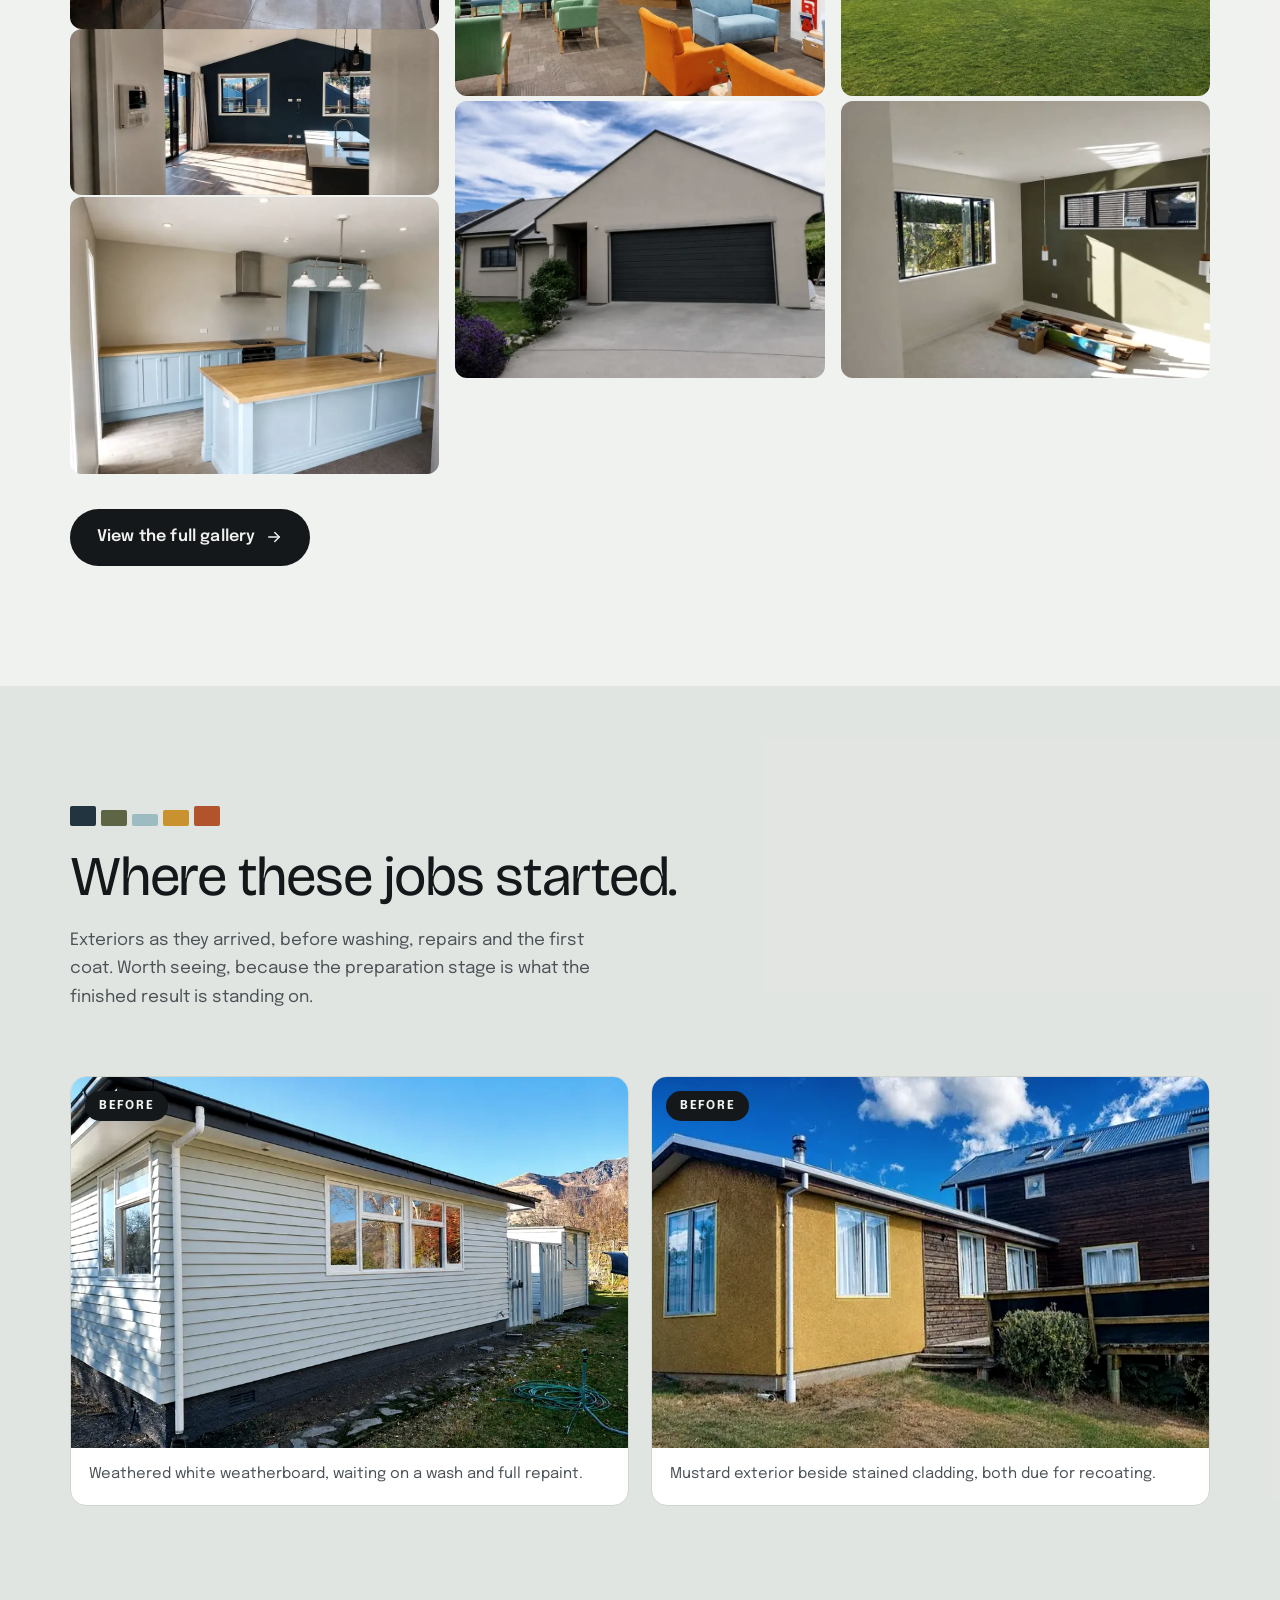
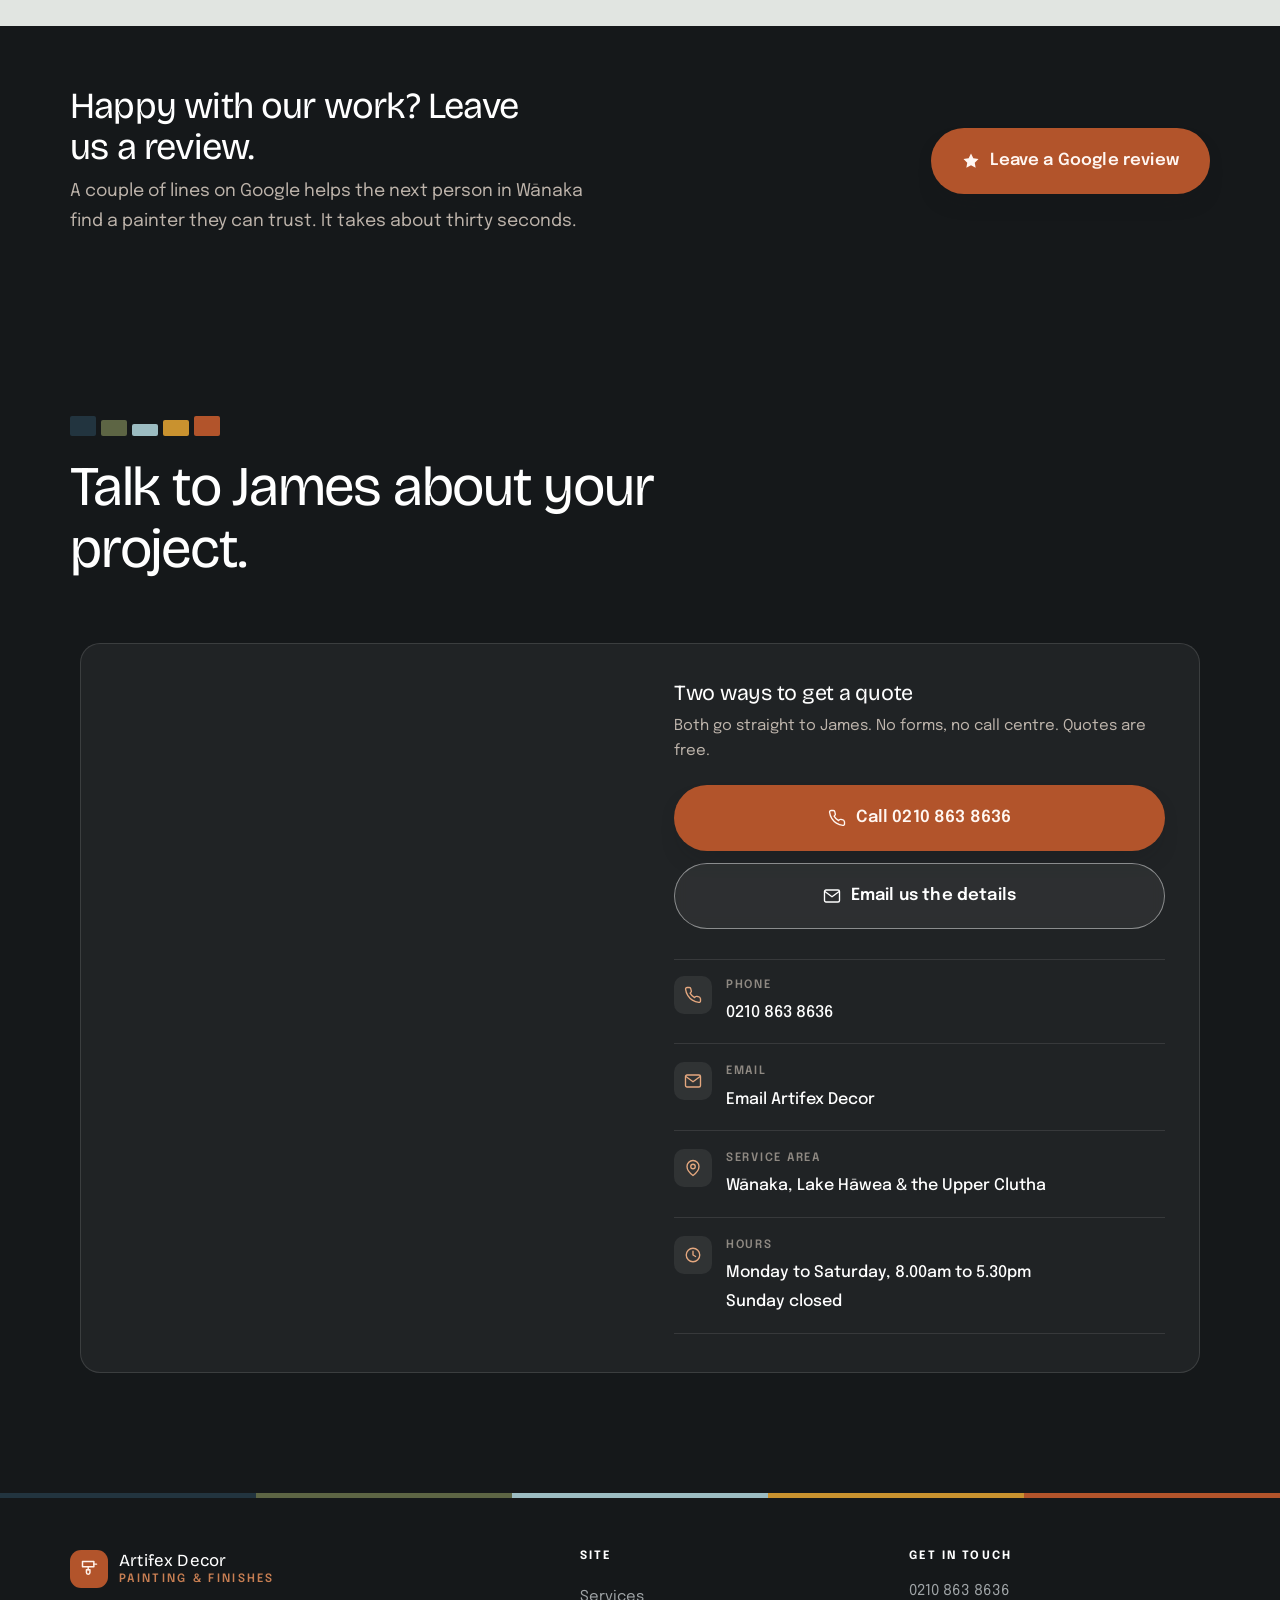
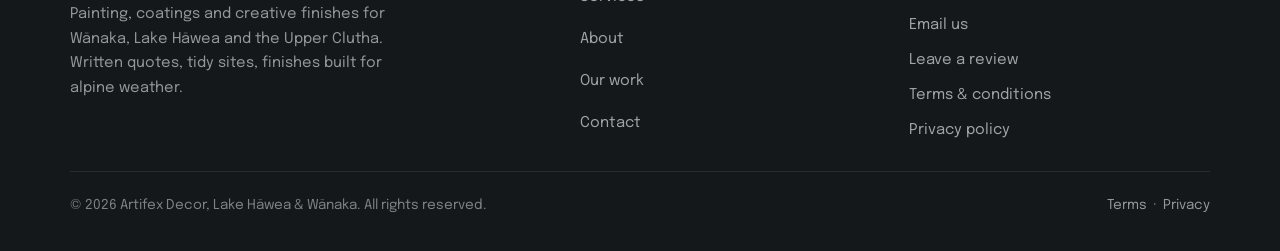
==== commit 98154a59: "Put back the decorative paint swatches removed by mistake in the icon clean-up Co-Authored-By: Claud" ====
--- a/index.html
+++ b/index.html
@@ -110,7 +110,7 @@
 
   <div class="wrap hero__in">
     <h1><span class="ln"><span data-cms="index.top.span_1" data-cms-type="text">Painting, coatings and</span></span><span class="ln"><span data-cms="index.top.span_2" data-cms-type="text">creative finishes,</span></span><span class="ln"><span data-cms="index.top.span_3" data-cms-type="text">crafted to last.</span></span></h1>
-    <ul class="fandeck fandeck--hero" aria-hidden="true"></ul>
+    <ul class="fandeck fandeck--hero" aria-hidden="true"><li></li><li></li><li></li><li></li><li></li></ul>
     <p data-cms="index.top.p_1" data-cms-type="text" class="hero__sub">From residential and commercial painting to repaints, new builds, roof spraying, specialist coatings, decorative finishes, murals and bespoke artwork, Artifex Decor combines careful preparation, skilled workmanship and a creative eye.</p>
     <div class="hero__ctas">
       <a data-cms="index.top.a_1" data-cms-type="textnodes" data-cms-href="1" class="btn btn--clay" href="tel:+642108638636">
@@ -137,7 +137,7 @@
 <section class="section section--bone" id="services">
   <div class="wrap">
     <div class="sec-head reveal">
-      <ul class="fandeck" aria-hidden="true"></ul>
+      <ul class="fandeck" aria-hidden="true"><li></li><li></li><li></li><li></li><li></li></ul>
       <h2 data-cms="index.services.h2_1" data-cms-type="text">The preparation behind a finish that lasts.</h2>
       <p data-cms="index.services.p_1" data-cms-type="text" class="lede">Central Otago's alpine sun, hard frosts and dry summers are tough on painted surfaces. Thorough washing, repairs, sanding, masking, priming and the correct coating system are what keep a finish looking sharp and performing properly for years.</p>
       <a class="gbadge gbadge--light" href="#reviews">
@@ -270,7 +270,7 @@
 <section class="section section--bone" id="art">
   <div class="wrap">
     <div class="sec-head reveal">
-      <ul class="fandeck" aria-hidden="true"></ul>
+      <ul class="fandeck" aria-hidden="true"><li></li><li></li><li></li><li></li><li></li></ul>
       <h2 data-cms="index.art.h2_1" data-cms-type="text">Commissioned art and bespoke murals.</h2>
       <p data-cms="index.art.p_1" data-cms-type="text" class="lede">Bring a personal story, favourite landscape or creative idea to life with an original piece of artwork designed especially for your home.</p>
     </div>
@@ -306,7 +306,7 @@
 <section class="section section--bone2" id="finishes">
   <div class="wrap">
     <div class="sec-head reveal">
-      <ul class="fandeck" aria-hidden="true"></ul>
+      <ul class="fandeck" aria-hidden="true"><li></li><li></li><li></li><li></li><li></li></ul>
       <h2 data-cms="index.finishes.h2_1" data-cms-type="text">Decorative paint effects and bespoke finishes.</h2>
       <p data-cms="index.finishes.p_1" data-cms-type="text" class="lede">Transform an ordinary wall into a unique feature with a hand-applied decorative paint finish.</p>
     </div>
@@ -348,7 +348,7 @@
 <section class="section section--bone2" id="reviews">
   <div class="wrap">
     <div class="sec-head reveal">
-      <ul class="fandeck" aria-hidden="true"></ul>
+      <ul class="fandeck" aria-hidden="true"><li></li><li></li><li></li><li></li><li></li></ul>
       <a class="gbadge gbadge--light" href="https://www.google.com/maps/search/?api=1&query=Everest%20Painters%20Lake%20Hawea%20Wanaka" target="_blank" rel="noopener">
         <svg class="gmark" viewBox="0 0 24 24" aria-hidden="true"><path fill="#4285F4" d="M23.5 12.3c0-.8-.1-1.6-.2-2.3H12v4.5h6.5a5.6 5.6 0 0 1-2.4 3.7v3h3.9c2.3-2.1 3.5-5.2 3.5-8.9z"/><path fill="#34A853" d="M12 24c3.2 0 6-1.1 8-2.9l-3.9-3a7.2 7.2 0 0 1-10.8-3.8H1.2v3.1A12 12 0 0 0 12 24z"/><path fill="#FBBC05" d="M5.3 14.3a7.2 7.2 0 0 1 0-4.6V6.6H1.2a12 12 0 0 0 0 10.8z"/><path fill="#EA4335" d="M12 4.7c1.8 0 3.4.6 4.6 1.8l3.5-3.5A12 12 0 0 0 1.2 6.6l4.1 3.1A7.2 7.2 0 0 1 12 4.7z"/></svg>
         <span data-cms="index.reviews.span_1" data-cms-type="text" class="gstars" aria-hidden="true">★★★★★</span>
@@ -427,7 +427,7 @@
 <section class="section section--bone" id="work">
   <div class="wrap">
     <div class="sec-head reveal">
-      <ul class="fandeck" aria-hidden="true"></ul>
+      <ul class="fandeck" aria-hidden="true"><li></li><li></li><li></li><li></li><li></li></ul>
       <h2 data-cms="index.work.h2_1" data-cms-type="text">Finished rooms, fresh exteriors, straight lines.</h2>
       <a class="gbadge gbadge--light" href="#reviews">
         <svg class="gmark" viewBox="0 0 24 24" aria-hidden="true"><path fill="#4285F4" d="M23.5 12.3c0-.8-.1-1.6-.2-2.3H12v4.5h6.5a5.6 5.6 0 0 1-2.4 3.7v3h3.9c2.3-2.1 3.5-5.2 3.5-8.9z"/><path fill="#34A853" d="M12 24c3.2 0 6-1.1 8-2.9l-3.9-3a7.2 7.2 0 0 1-10.8-3.8H1.2v3.1A12 12 0 0 0 12 24z"/><path fill="#FBBC05" d="M5.3 14.3a7.2 7.2 0 0 1 0-4.6V6.6H1.2a12 12 0 0 0 0 10.8z"/><path fill="#EA4335" d="M12 4.7c1.8 0 3.4.6 4.6 1.8l3.5-3.5A12 12 0 0 0 1.2 6.6l4.1 3.1A7.2 7.2 0 0 1 12 4.7z"/></svg>
@@ -461,7 +461,7 @@
 <section class="section section--bone2" id="before">
   <div class="wrap">
     <div class="sec-head reveal">
-      <ul class="fandeck" aria-hidden="true"></ul>
+      <ul class="fandeck" aria-hidden="true"><li></li><li></li><li></li><li></li><li></li></ul>
       <h2 data-cms="index.before.h2_1" data-cms-type="text">Where these jobs started.</h2>
       <p data-cms="index.before.p_1" data-cms-type="text" class="lede">Exteriors as they arrived, before washing, repairs and the first coat. Worth seeing, because the preparation stage is what the finished result is standing on.</p>
     </div>
@@ -500,7 +500,7 @@
 <section class="section contact" id="contact">
   <div class="wrap">
     <div class="sec-head reveal">
-      <ul class="fandeck" aria-hidden="true"></ul>
+      <ul class="fandeck" aria-hidden="true"><li></li><li></li><li></li><li></li><li></li></ul>
       <h2 data-cms="index.contact.h2_1" data-cms-type="text" style="color:#fff">Talk to James about your project.</h2>
     </div>
     <div class="cbox reveal">
@@ -543,7 +543,7 @@
 
 <!-- footer -->
 <footer class="footer">
-  <ul class="footer__deck" aria-hidden="true"></ul>
+  <ul class="footer__deck" aria-hidden="true"><li></li><li></li><li></li><li></li><li></li></ul>
   <div class="wrap">
     <div class="footer__top">
       <div>
